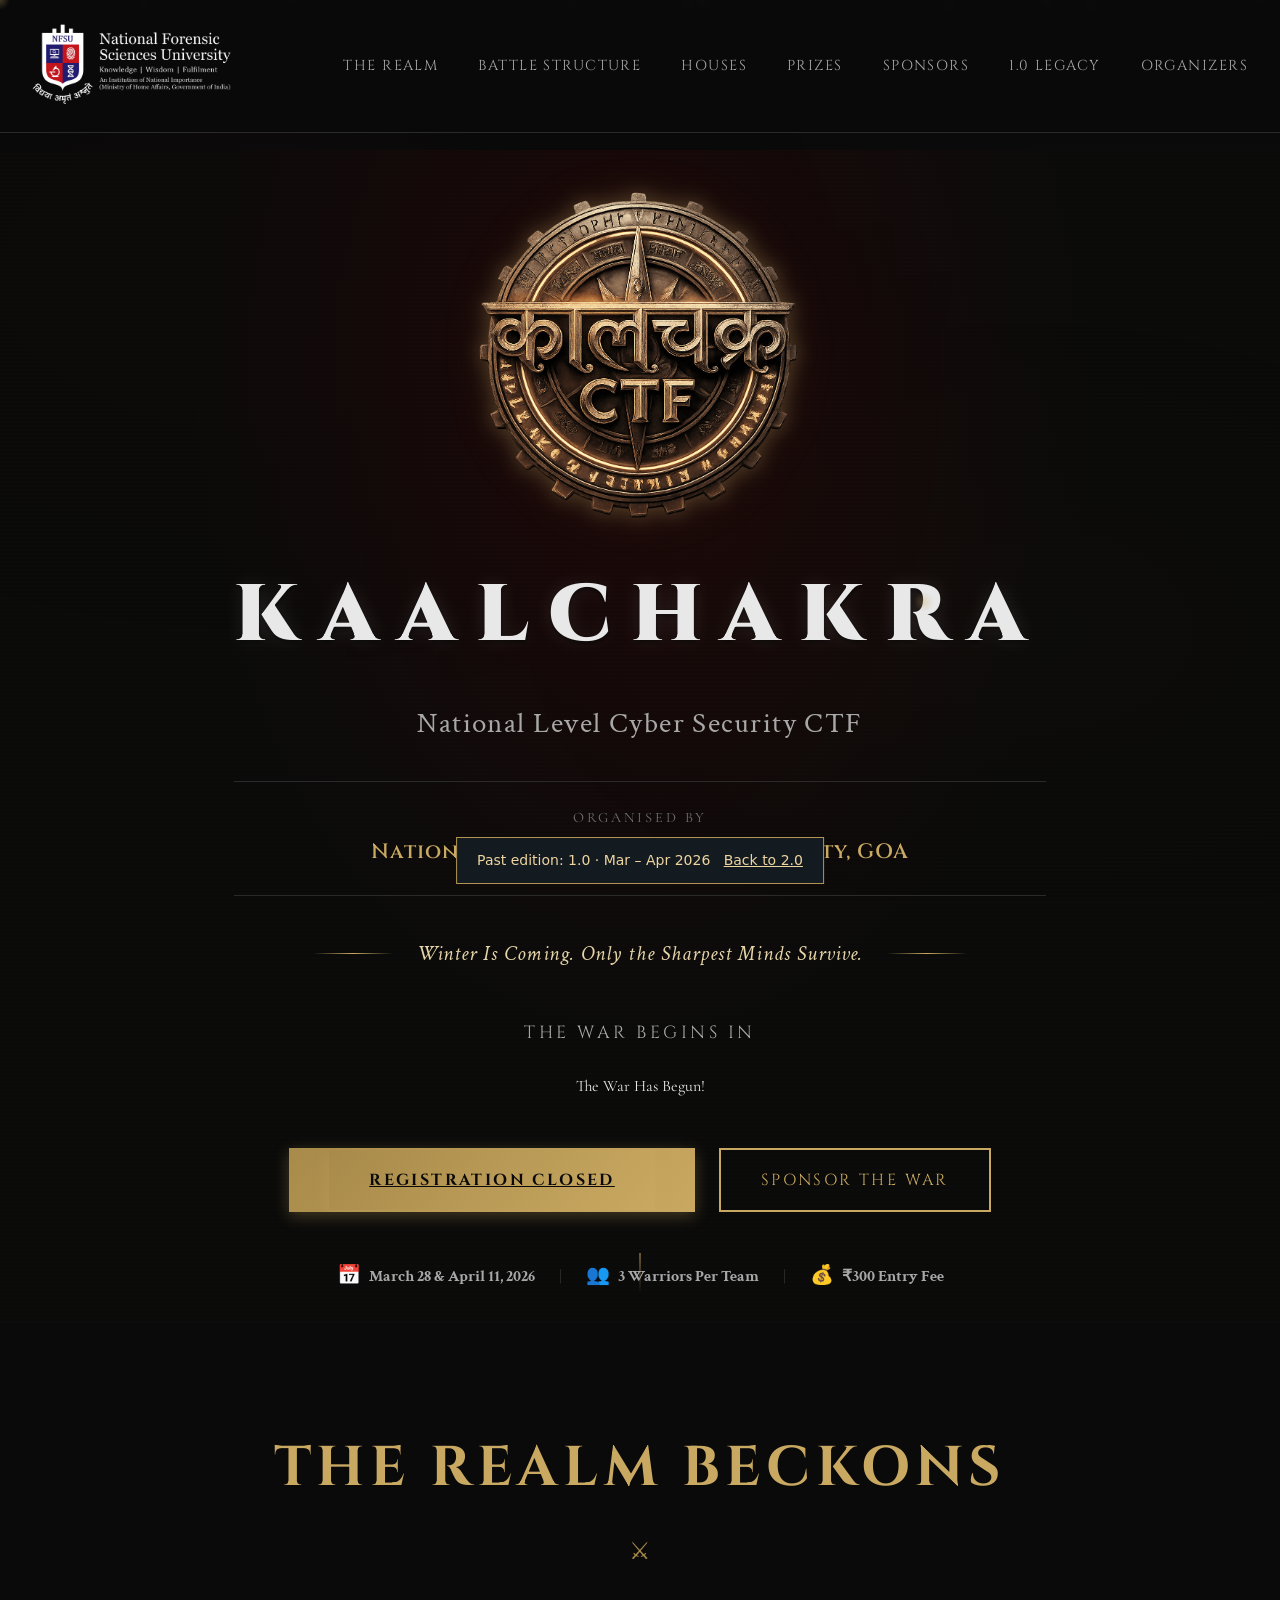
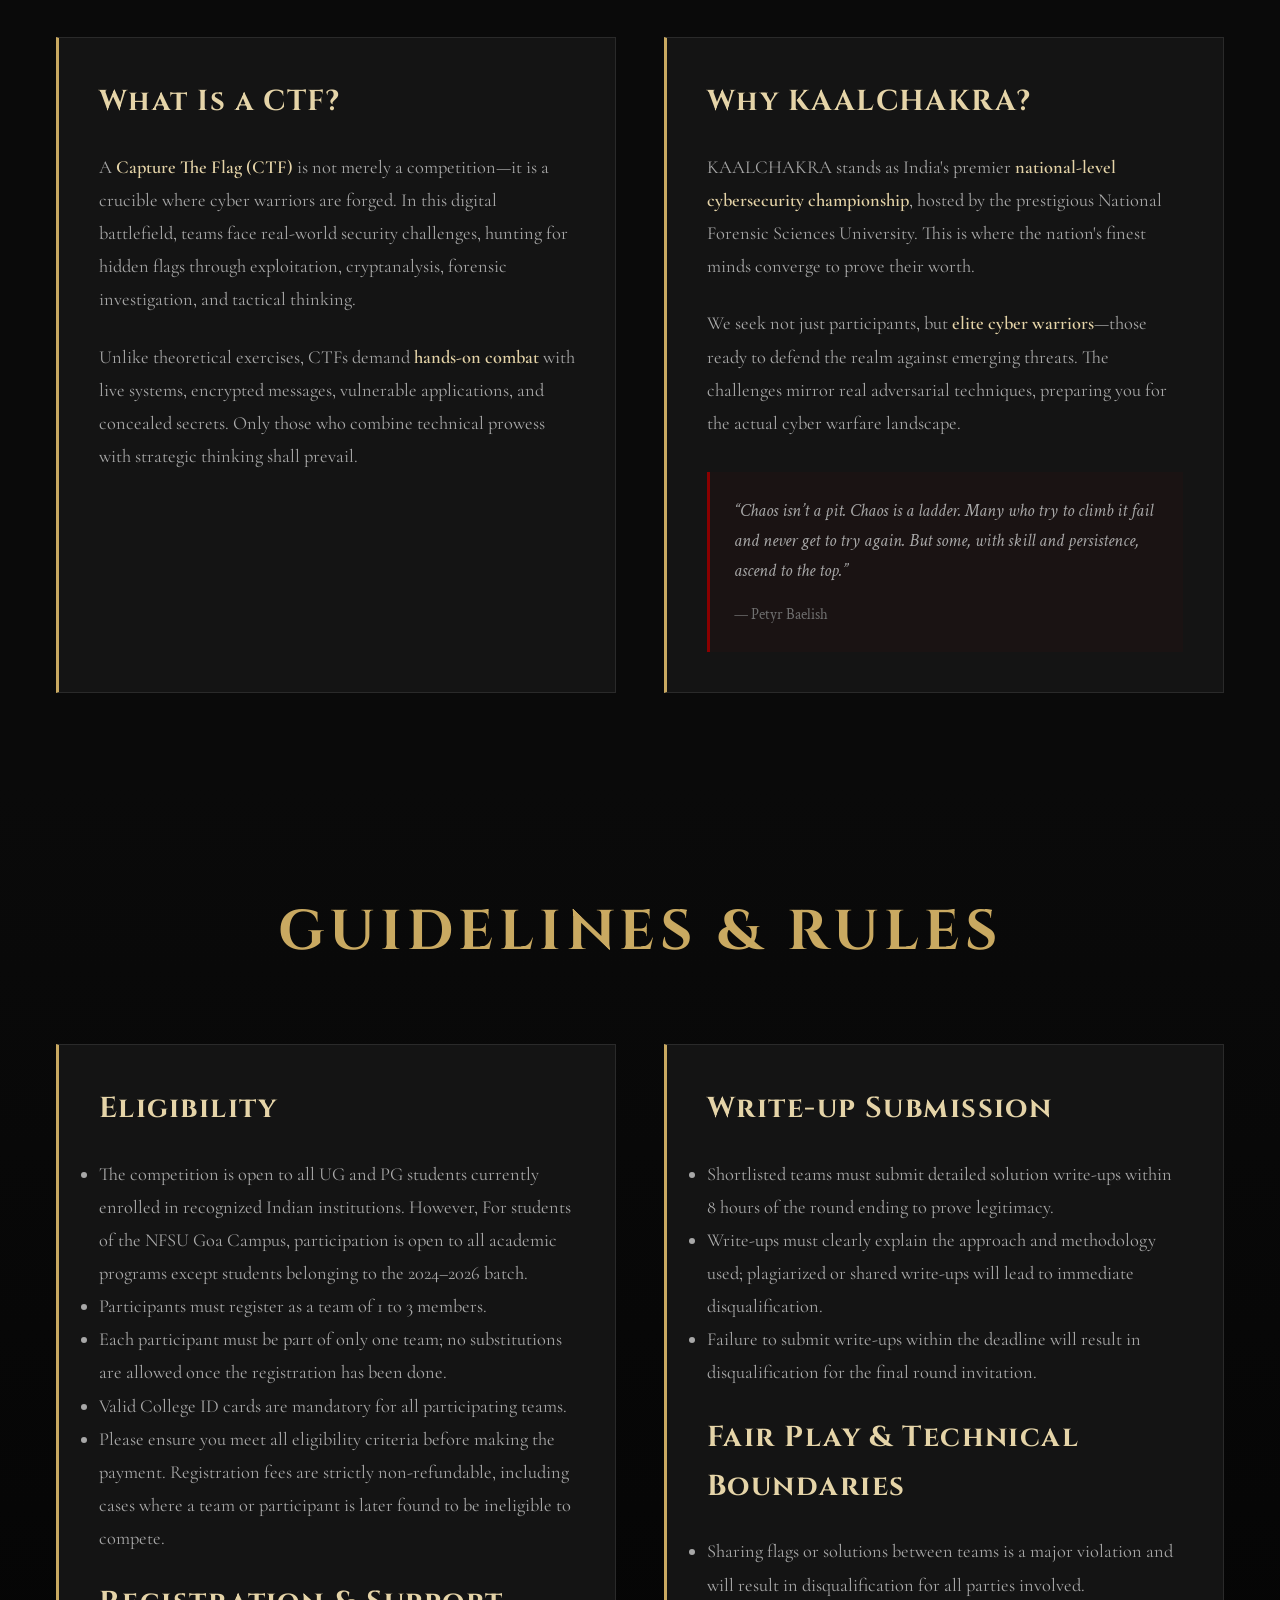
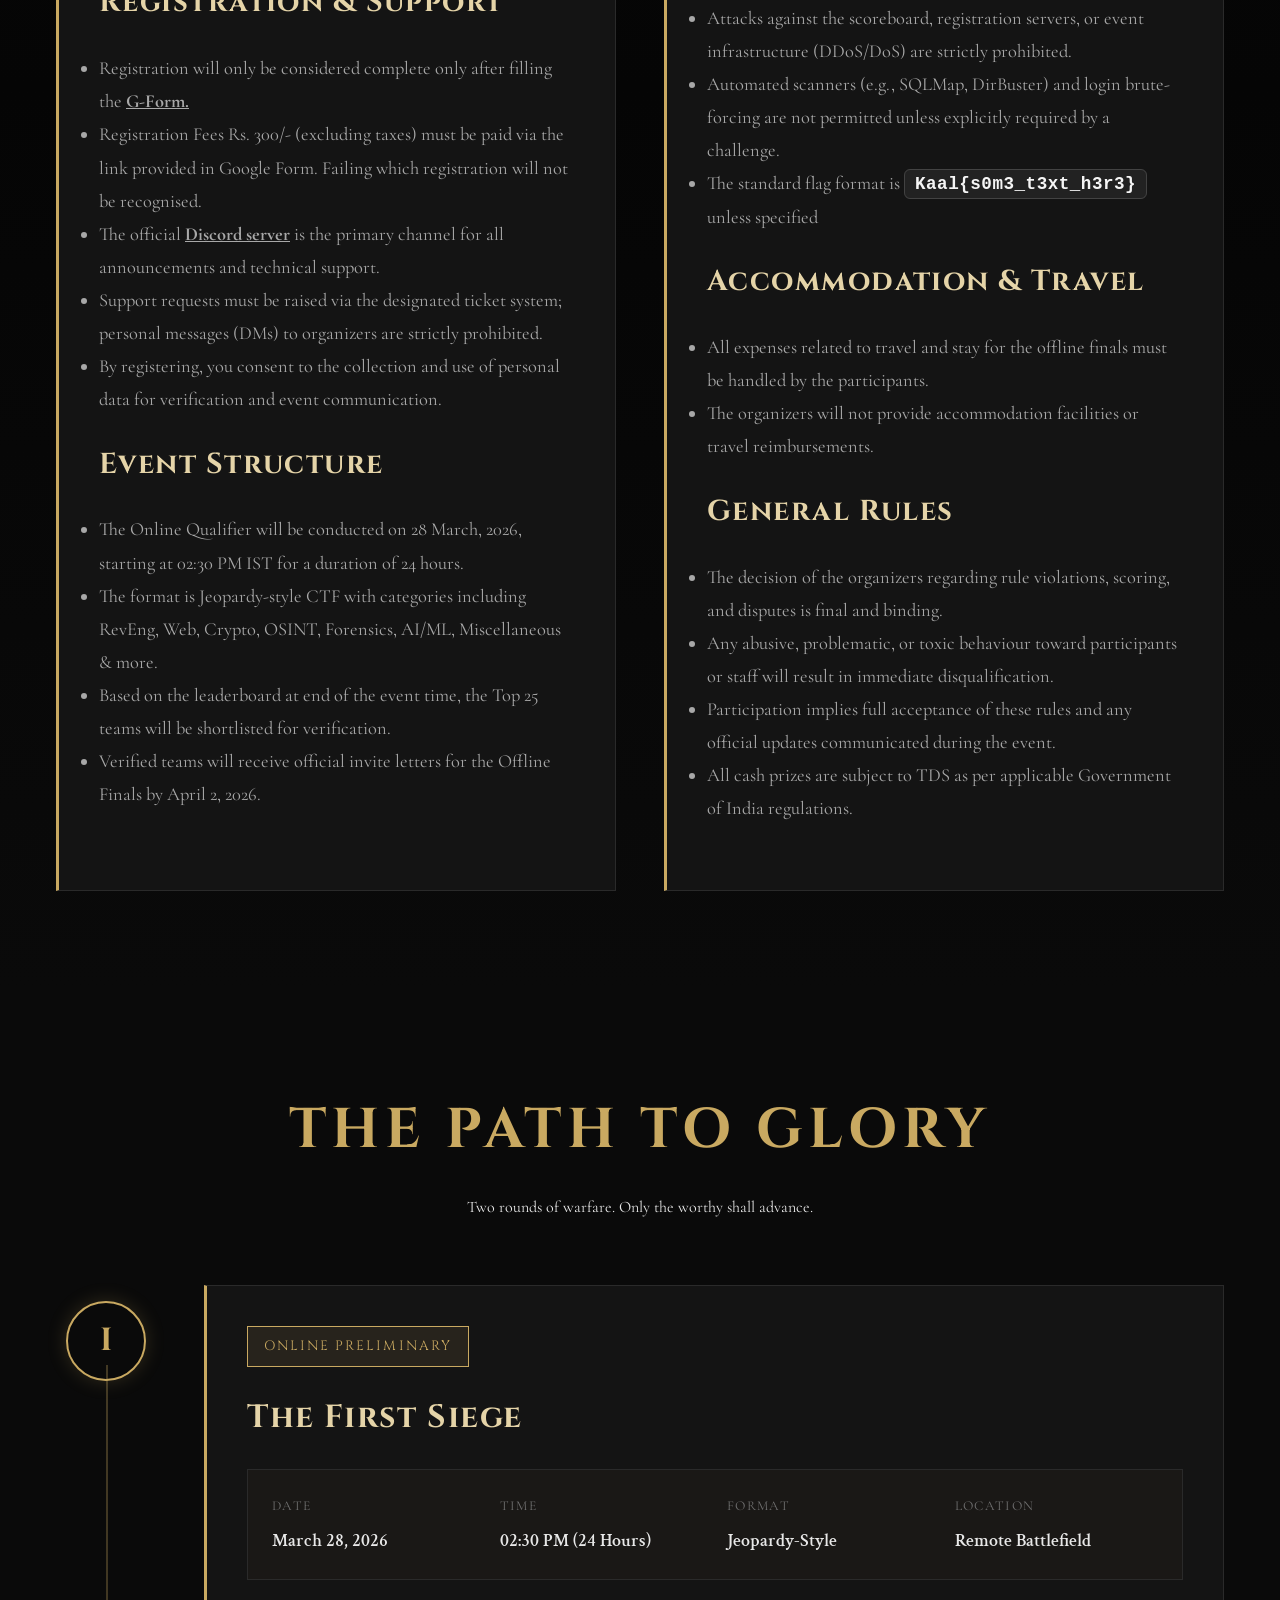
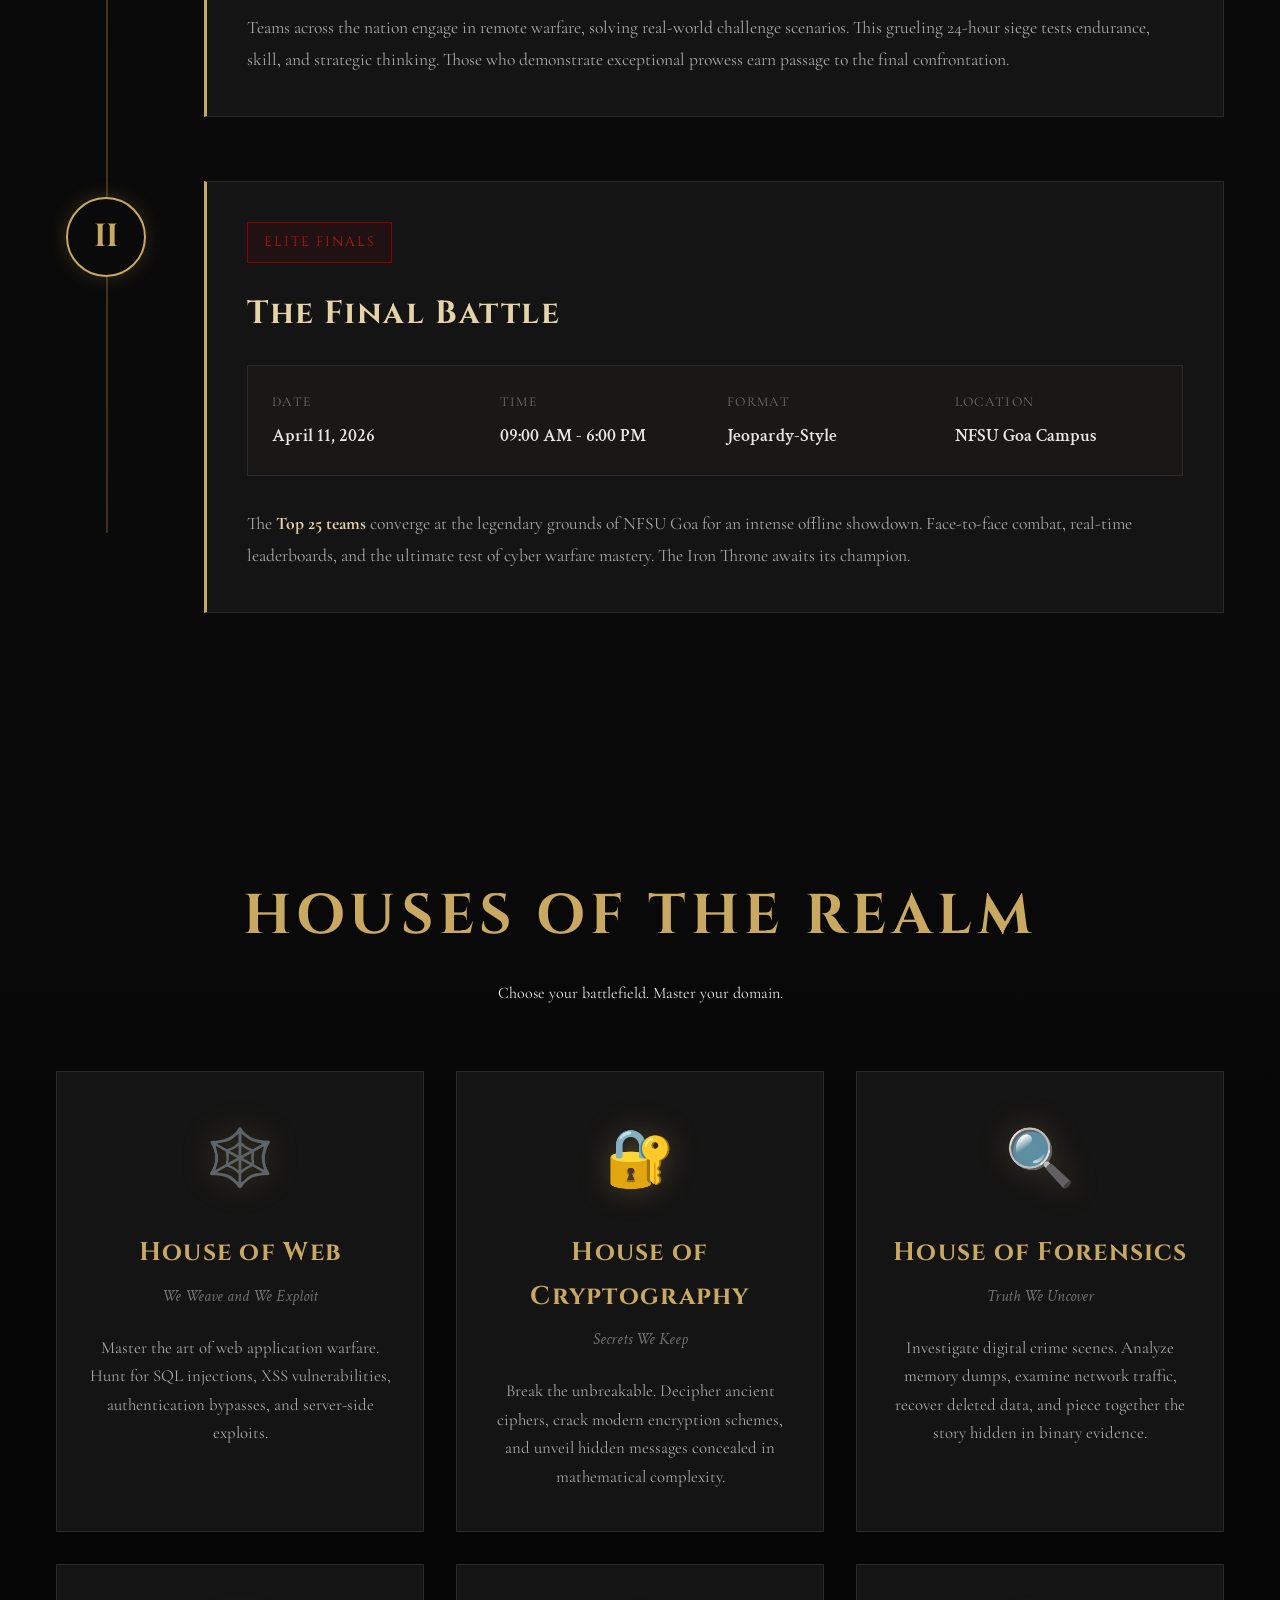
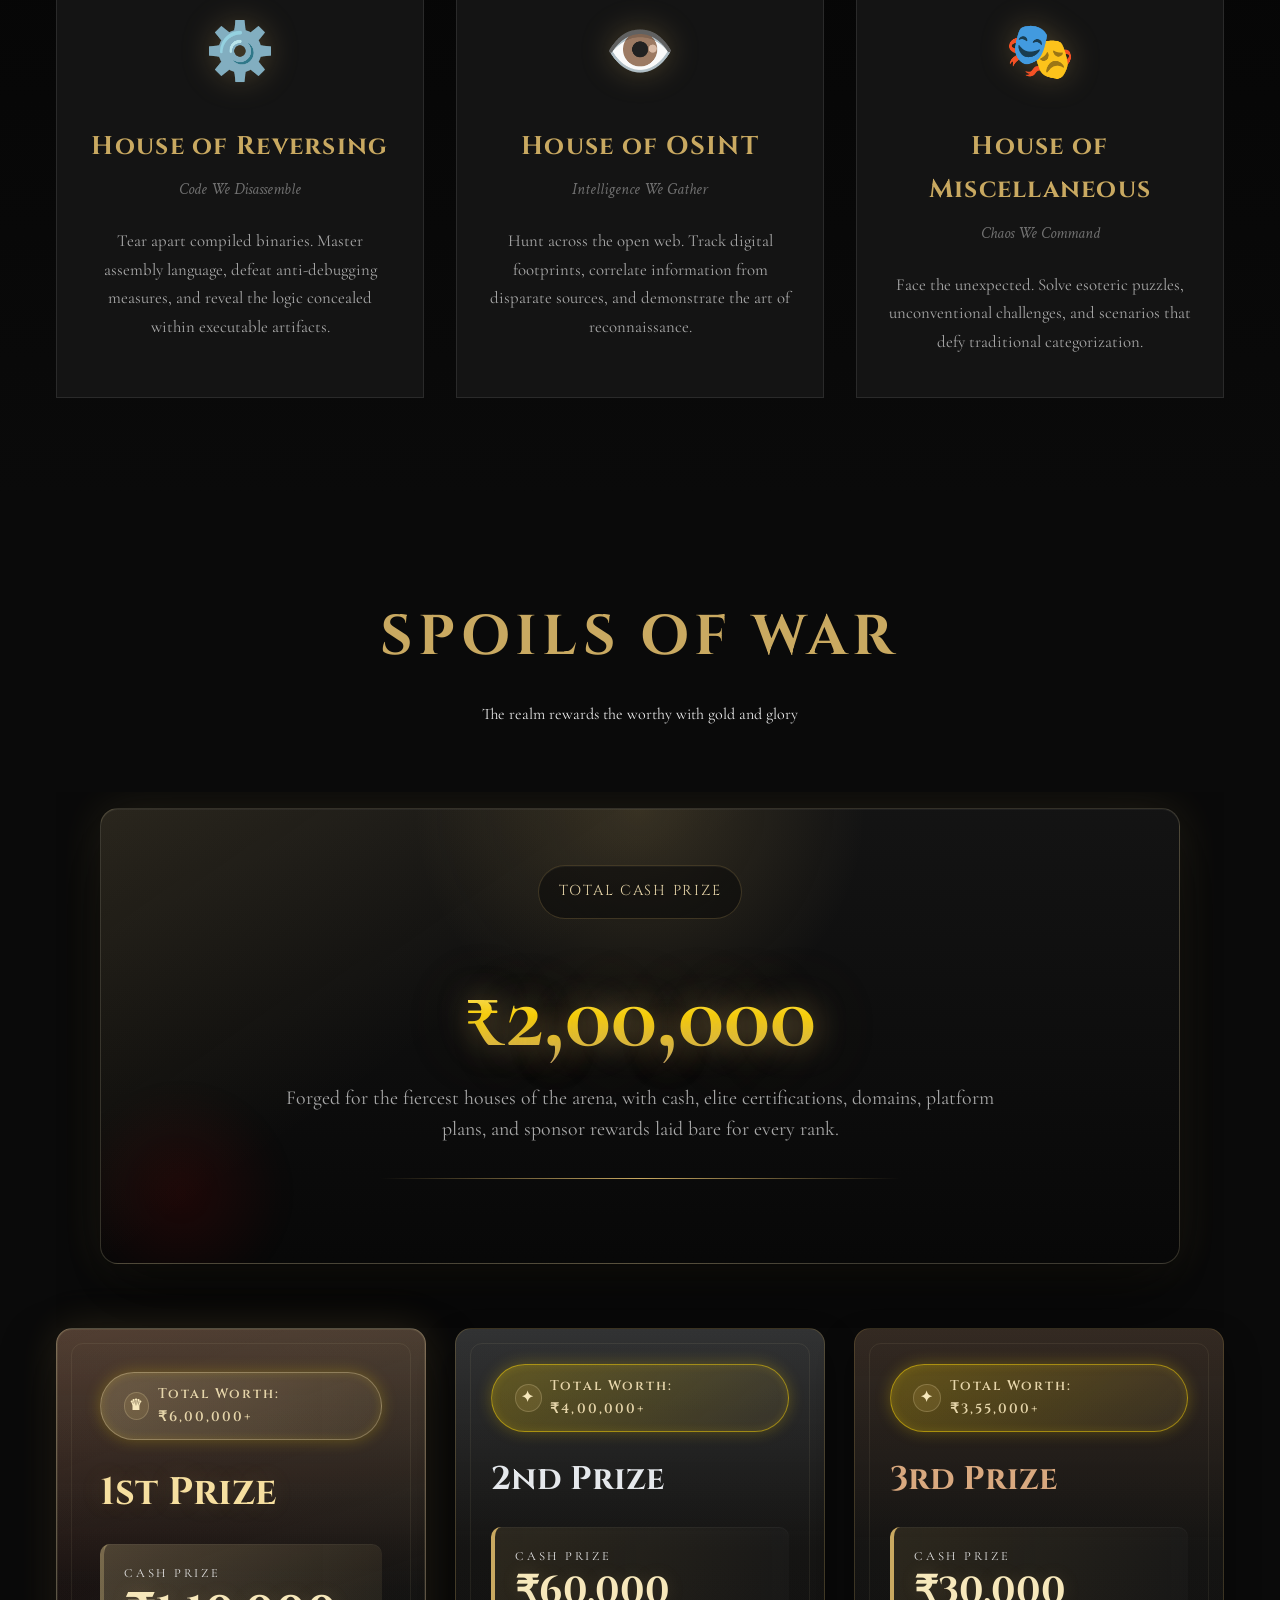
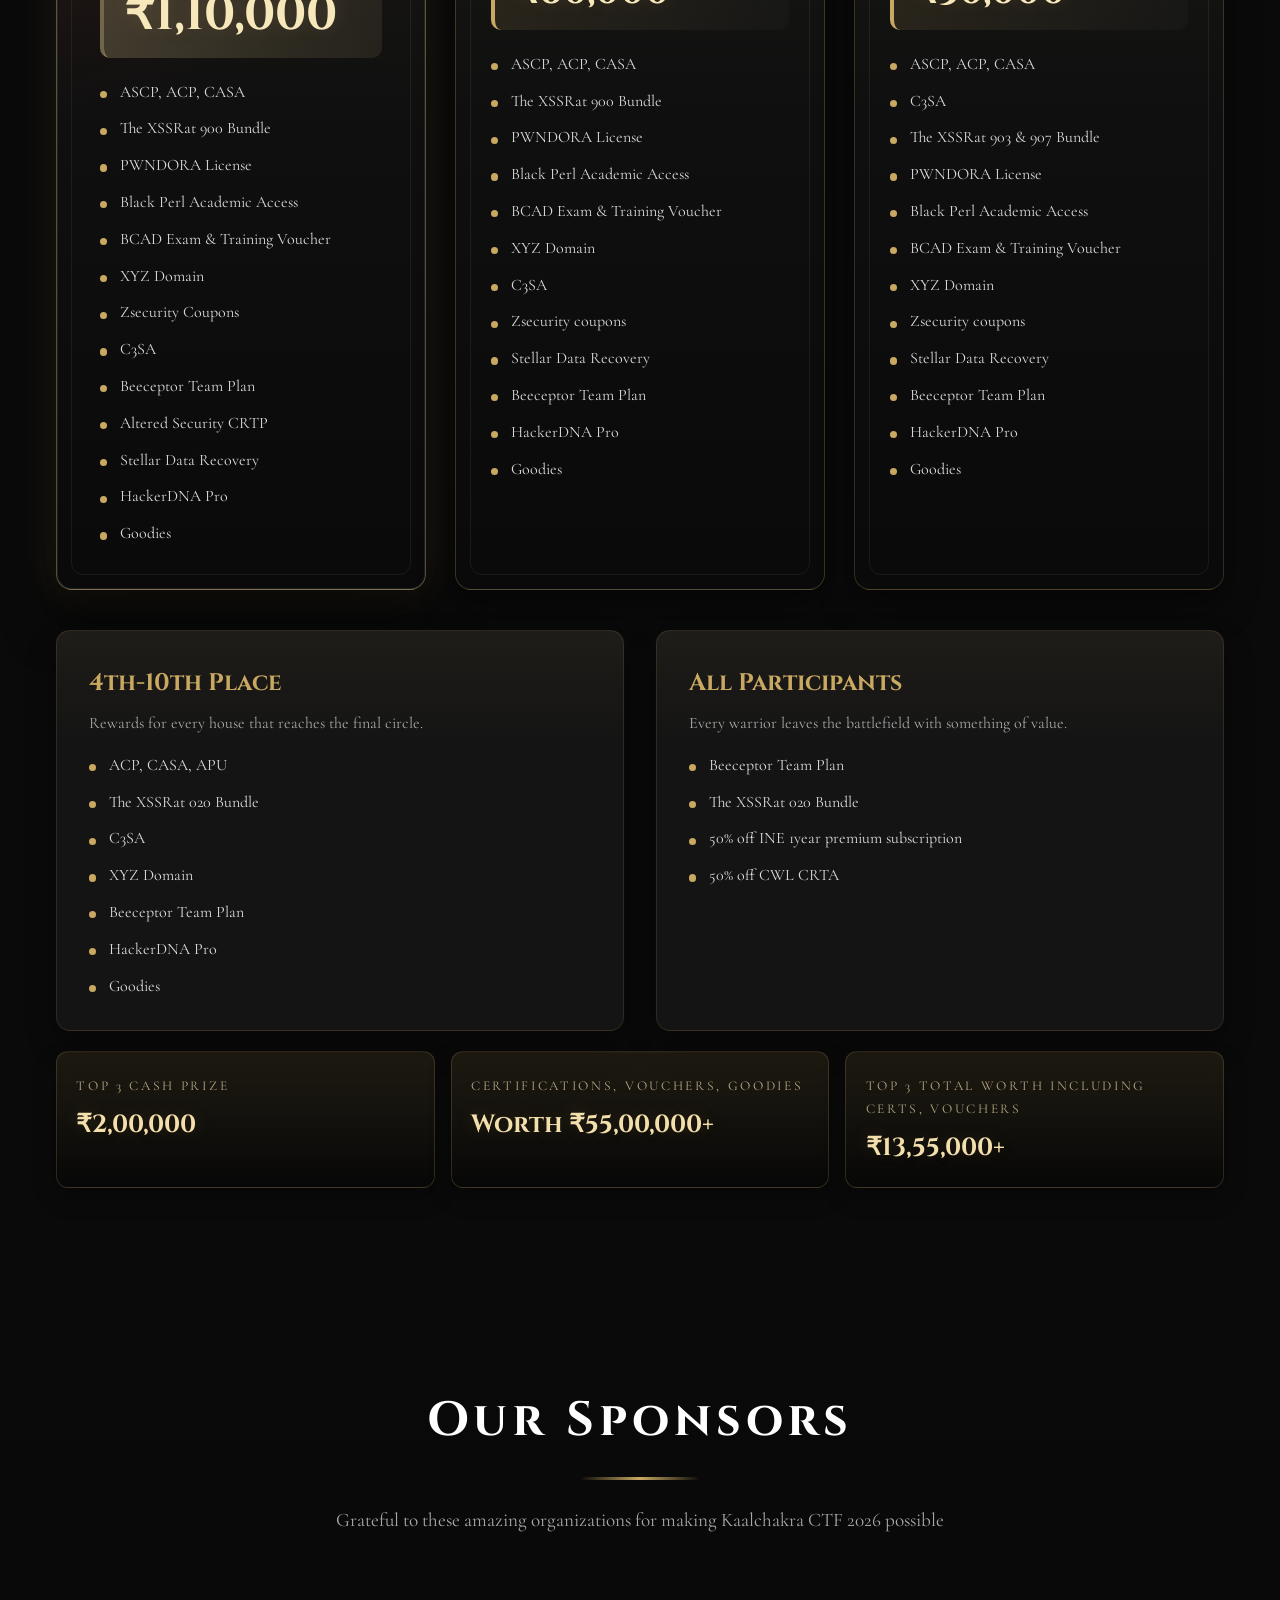
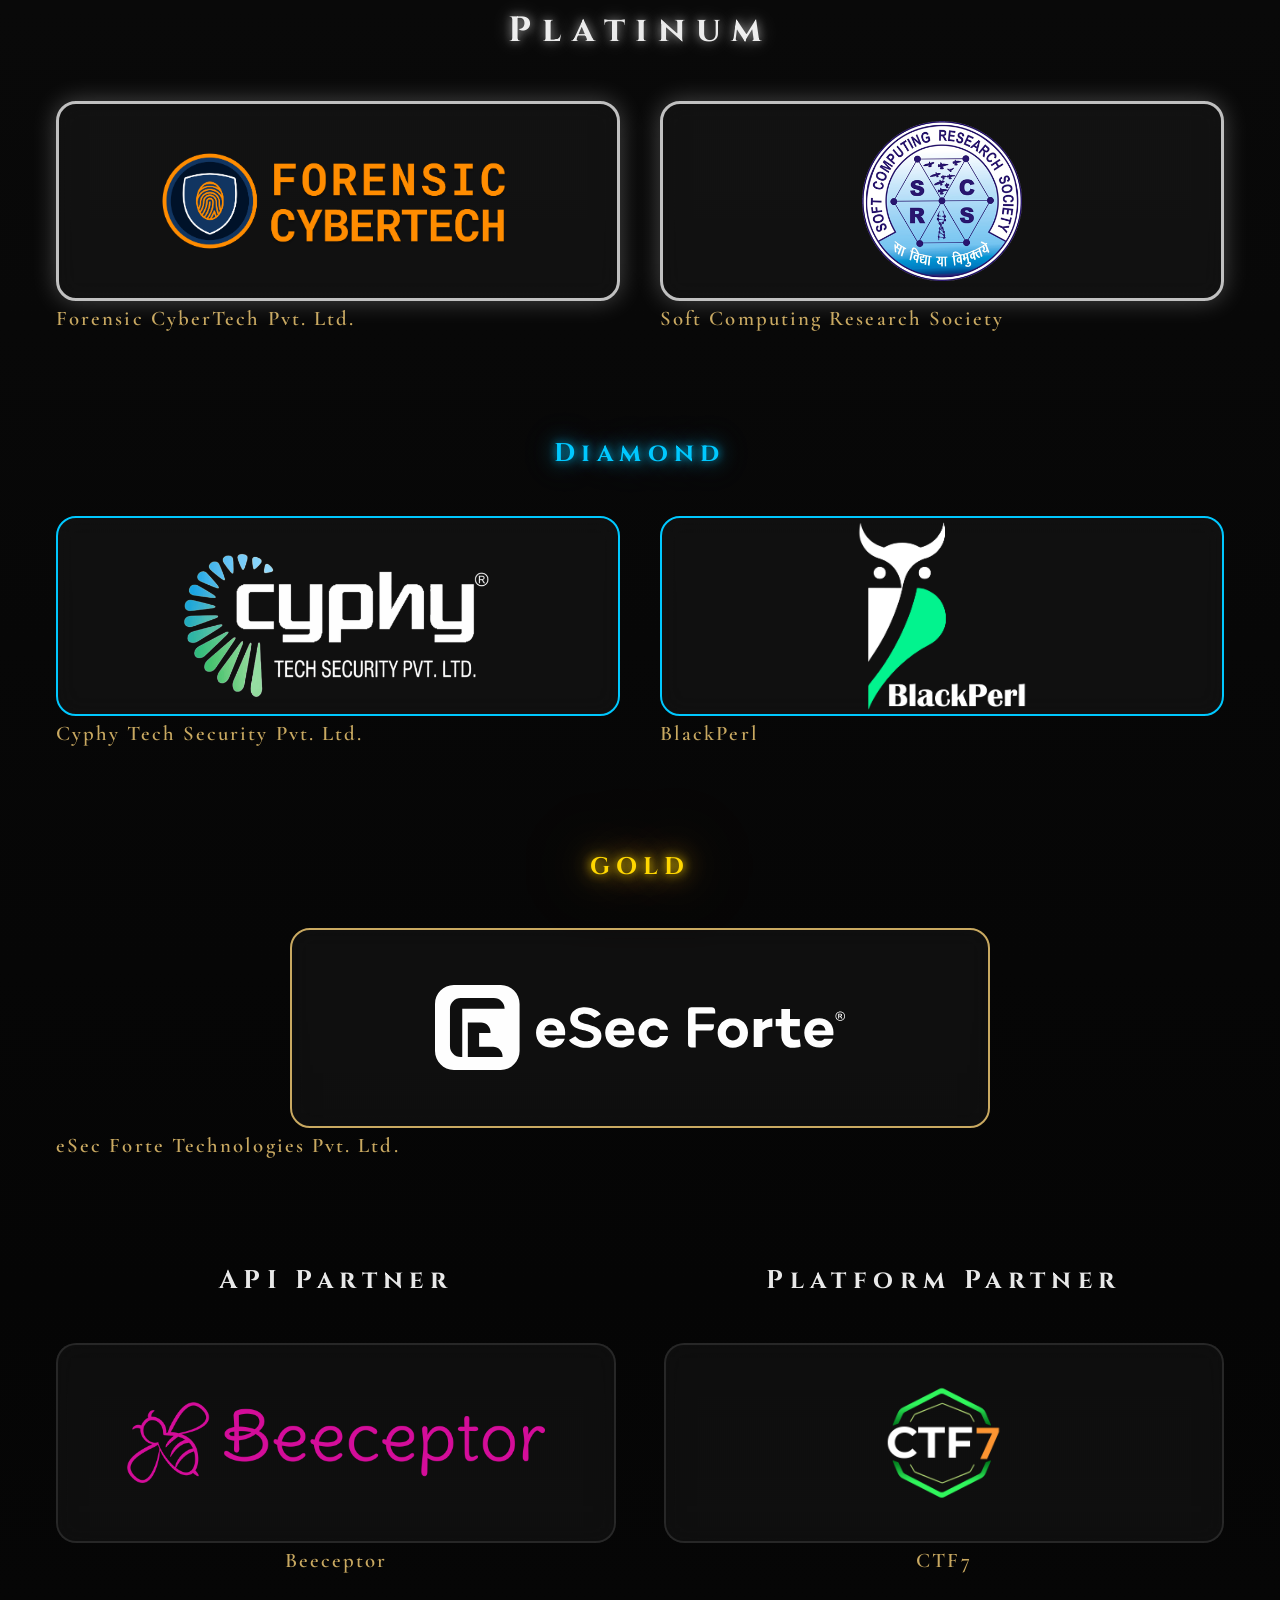
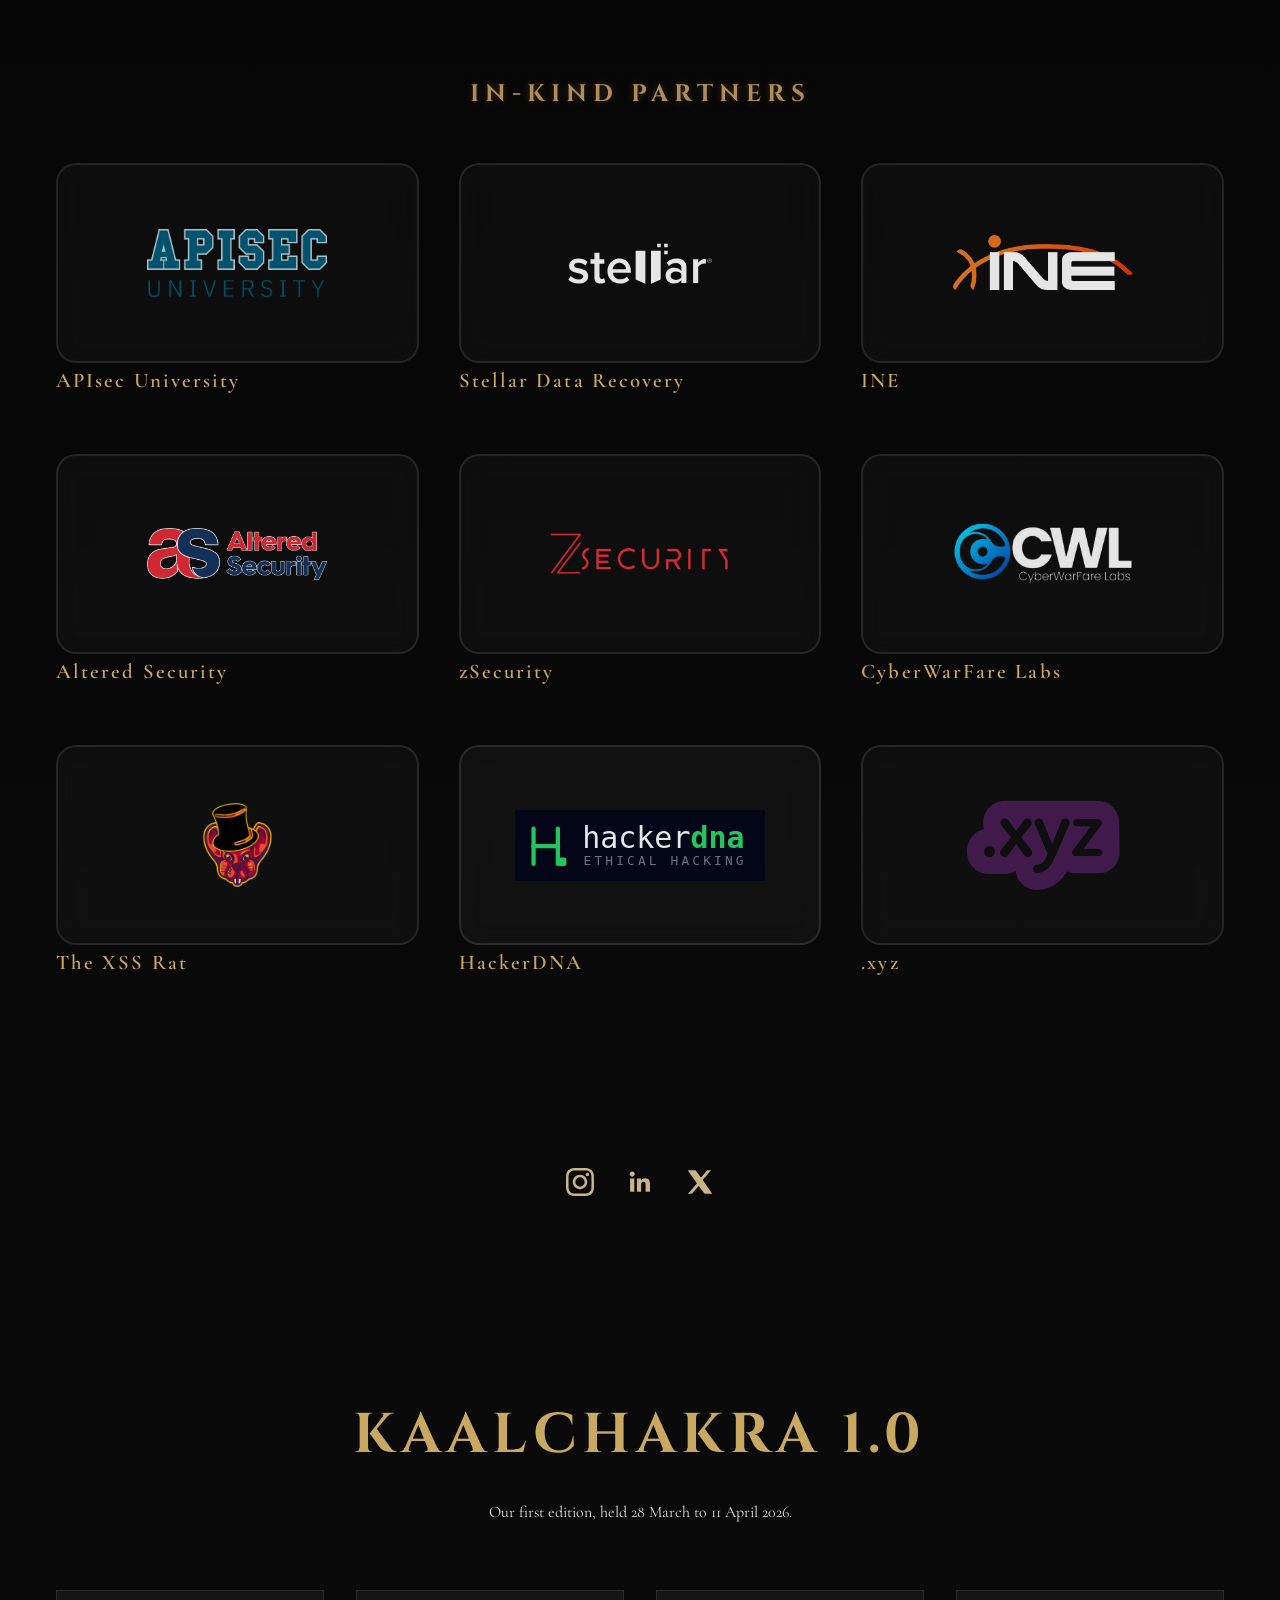
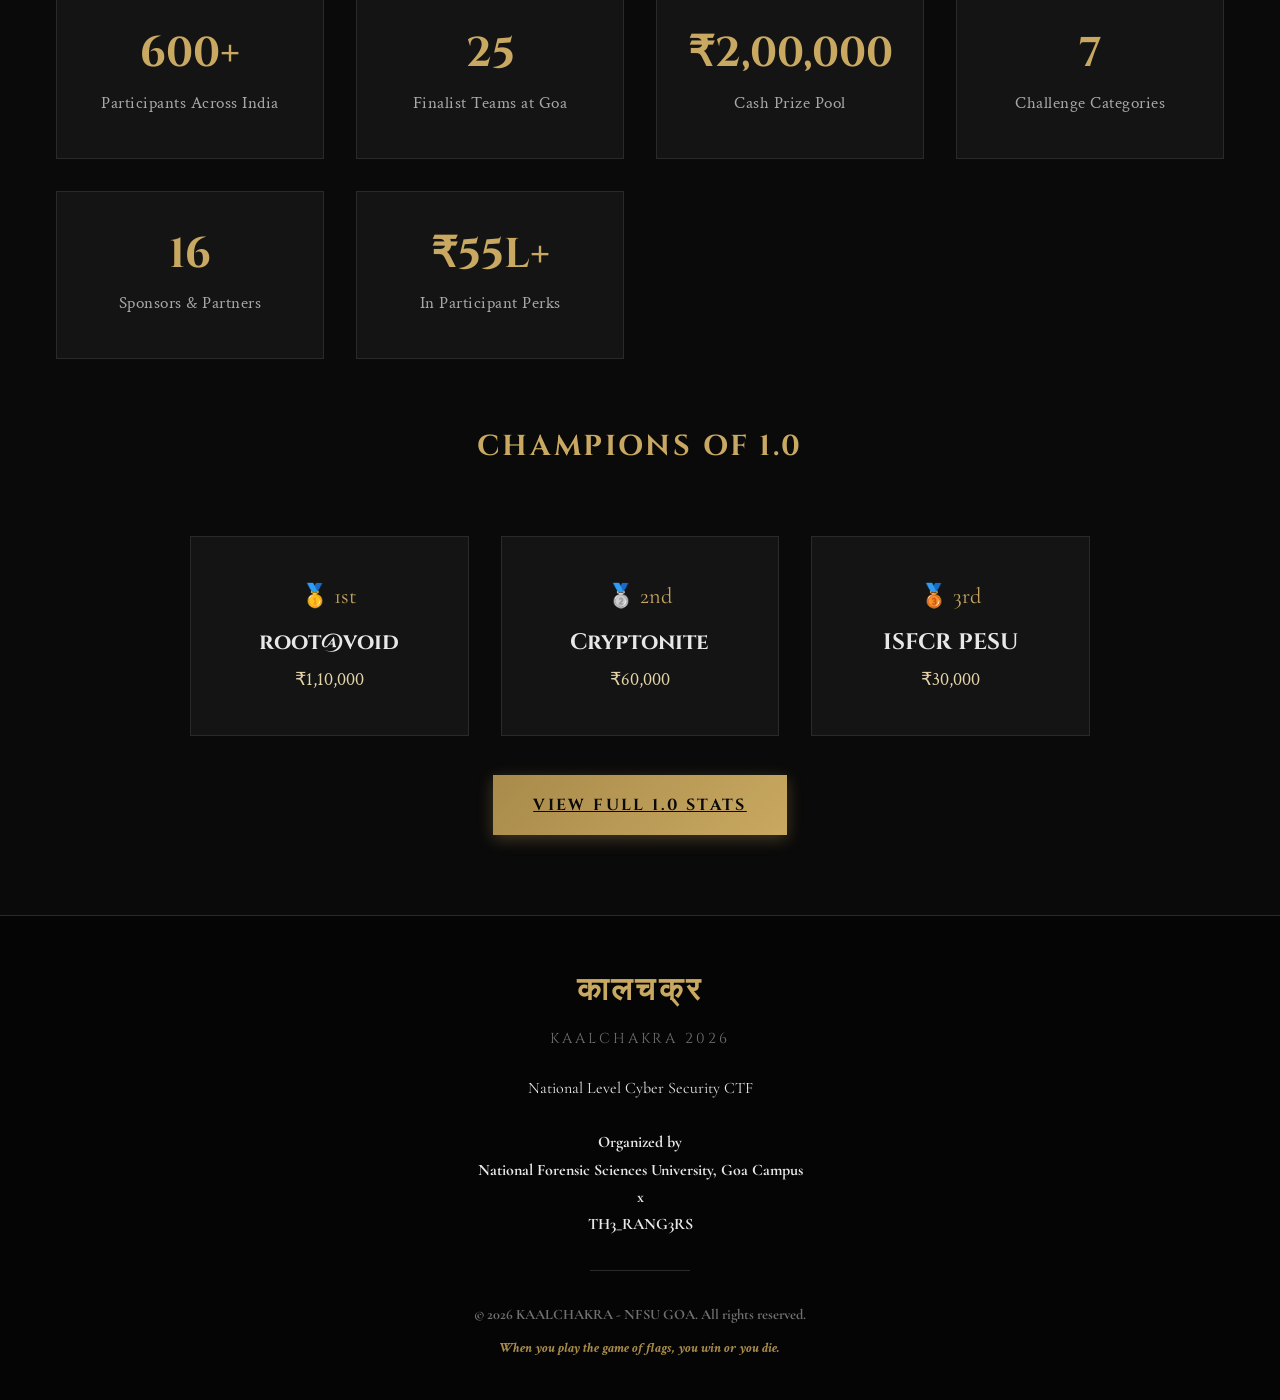
==== 1.0/index.html @ 82e52325 "Add files via upload" ====
<html lang="en"><head>
    <meta charset="UTF-8">
    <meta name="viewport" content="width=device-width, initial-scale=1.0">
    <title>KAALCHAKRA CTF 1.0 (March 2026) | Past Edition</title>
    <meta name="description" content="KAALCHAKRA 2026 is a National Level Cyber Security Capture The Flag (CTF) competition organized by National Forensic Sciences University Goa x TH3_RANG3RS. Join India's biggest cybersecurity battlefield. March 28 - April 11, 2026.">
    
    <meta property="og:title" content="KAALCHAKRA 2026 | National Level CTF | NFSU Goa">
    <meta property="og:description" content="KAALCHAKRA 2026 is a National Level Cyber Security Capture The Flag (CTF) competition organized by National Forensic Sciences University Goa x TH3_RANG3RS. Join India's biggest cybersecurity battlefield. March 28 - April 11, 2026.">
    <meta property="og:image" content="https://kaalchakractf.com/images/CTF_Logo.png">
    <meta property="og:url" content="https://kaalchakra.com/1.0/index.html">
    <meta property="og:type" content="website">

    <meta name="twitter:card" content="summary_large_image">
    <meta name="twitter:title" content="KAALCHAKRA 2026 - National CTF">
    <meta name="twitter:description" content="India's premier National Level Cyber Security CTF by NFSU Goa.">
    <meta name="twitter:image" content="https://kaalchakractf.com/images/CTF_Logo.png">
<!-- Favicon -->
    <link rel="icon" href="../images/CTF_Logo.png" type="image/png">

    <!-- Canonical URL -->
    <link rel="canonical" href="https://kaalchakra.com/1.0/index.html">
    <link rel="stylesheet" href="styles.css">
    <link rel="preconnect" href="https://fonts.googleapis.com">
    <link rel="preconnect" href="https://fonts.gstatic.com" crossorigin="">
    <link href="https://fonts.googleapis.com/css2?family=Cinzel:wght@400;600;700;900&amp;family=Cormorant+Garamond:wght@300;400;500;600;700&amp;family=Crimson+Text:wght@400;600;700&amp;display=swap" rel="stylesheet">
<!-- Google tag (gtag.js) -->
<script async="" src="https://www.googletagmanager.com/gtag/js?id=G-CK77B9JCB0"></script>
<script>
  window.dataLayer = window.dataLayer || [];
  function gtag(){dataLayer.push(arguments);}
  gtag('js', new Date());

  gtag('config', 'G-CK77B9JCB0');
</script>

<script type="application/ld+json">
{
  "@context": "https://schema.org",
  "@type": "Event",
  "name": "KAALCHAKRA CTF 1.0",
  "startDate": "2026-03-28T14:30:00+05:30",
  "endDate": "2026-04-11T17:00:00+05:30",
  "eventAttendanceMode": "https://schema.org/MixedEventAttendanceMode",
  "eventStatus": "https://schema.org/EventScheduled",
  "url": "https://kaalchakra.com/1.0/index.html",
  "location": {
    "@type": "Place",
    "name": "National Forensic Sciences University, Goa",
    "address": "Goa, India"
  },
  "organizer": {
    "@type": "Organization",
    "name": "NFSU Goa x TH3_RANG3RS",
    "url": "https://kaalchakra.com/"
  }
}
</script>

<style>
    @keyframes confettiFall {
        to {
            transform: translateY(100vh) rotate(349.0058192586758deg);
            opacity: 0;
        }
    }
</style><style>
    @keyframes ripple {
        to {
            transform: scale(4);
            opacity: 0;
        }
    }
</style></head>
<body class="loaded">
    <!-- Atmospheric Background Effects -->
    <div class="snow-container" id="snowContainer"><div class="snowflake" style="left: 81.1984%; animation-duration: 17.6963s; opacity: 0.563158; font-size: 15.5486px;">❄</div><div class="snowflake" style="left: 53.02%; animation-duration: 11.6379s; opacity: 0.580241; font-size: 18.6025px;">❄</div><div class="snowflake" style="left: 54.483%; animation-duration: 17.0403s; opacity: 0.41332; font-size: 15.668px;">❄</div><div class="snowflake" style="left: 3.16401%; animation-duration: 13.0485s; opacity: 0.140749; font-size: 18.4941px;">❄</div><div class="snowflake" style="left: 0.967541%; animation-duration: 12.2077s; opacity: 0.251129; font-size: 17.432px;">❄</div><div class="snowflake" style="left: 10.6986%; animation-duration: 18.4481s; opacity: 0.515172; font-size: 18.0552px;">❄</div><div class="snowflake" style="left: 76.4751%; animation-duration: 14.7455s; opacity: 0.153914; font-size: 15.929px;">❄</div><div class="snowflake" style="left: 22.4371%; animation-duration: 18.0943s; opacity: 0.495057; font-size: 12.1398px;">❄</div><div class="snowflake" style="left: 84.6131%; animation-duration: 12.5829s; opacity: 0.473546; font-size: 19.5662px;">❄</div><div class="snowflake" style="left: 48.8761%; animation-duration: 12.2408s; opacity: 0.401787; font-size: 14.9336px;">❄</div><div class="snowflake" style="left: 79.9855%; animation-duration: 13.7443s; opacity: 0.253815; font-size: 11.6124px;">❄</div><div class="snowflake" style="left: 76.9799%; animation-duration: 16.7357s; opacity: 0.10069; font-size: 18.028px;">❄</div><div class="snowflake" style="left: 66.1436%; animation-duration: 16.1927s; opacity: 0.115664; font-size: 15.9804px;">❄</div></div>
    <div class="fog-overlay"></div>
    
    <!-- Navigation -->
    <nav class="nav scrolled" id="mainNav" style="top: -120px;">
        <div class="nav-content">
            <div class="nav-logo">
                <img src="../images/emblem.png" alt="NFSU Logo" loading="lazy" style="height:80px; width:auto; margin-bottom:0.25rem;">
            </div>
            <div class="nav-links">
                <a href="#about">The Realm</a>
                <a href="#battle">Battle Structure</a>
                <a href="#houses">Houses</a>
                <a href="#prizes">Prizes</a>
                <a href="#sponsors">Sponsors</a>
                <a href="#legacy">1.0 Legacy</a>
		<a href="organizers.html">Organizers</a>
            </div>
            <button class="nav-toggle" id="navToggle">
                <span></span>
                <span></span>
                <span></span>
            </button>
        </div>
    </nav>

    <!-- Hero Section -->
    <section class="hero">
        <div class="hero-bg-layer" style="transform: translateY(4010px);"></div>
        <div class="hero-content">
            <div class="hero-emblem aos-animate" data-aos="fade-down">
                        <div class="emblem-center">
                            <img src="../images/CTF_Logo.png" alt="Kaalchakra CTF Logo" fetchpriority="high" style="max-width:350px; height:350px;">
                        </div>       
            </div>
            
            <h1 class="hero-title aos-animate" data-aos="fade-up" data-aos-delay="200">
                
                <span class="hero-title-main">KAALCHAKRA</span>
            </h1>
            
            <p class="hero-subtitle aos-animate" data-aos="fade-up" data-aos-delay="400">
                National Level Cyber Security CTF
            </p>
            
            <div class="hero-org aos-animate" data-aos="fade-up" data-aos-delay="500">
                <span class="org-presented">Organised by</span>
                <span class="org-name">National Forensic Sciences University, GOA</span>
            </div>

            <div class="hero-tagline aos-animate" data-aos="fade-up" data-aos-delay="600">
                <div class="tagline-line"></div>
                <p>Winter Is Coming. Only the Sharpest Minds Survive.</p>
                <div class="tagline-line"></div>
            </div>

            <div class="countdown-container aos-animate" data-aos="fade-up" data-aos-delay="700">
                <div class="countdown-label">The War Begins In</div>
                <div class="countdown" id="countdown"><div class="countdown-ended">The War Has Begun!</div></div>
            </div>

            <div class="hero-cta aos-animate" data-aos="fade-up" data-aos-delay="800">
                <button class="cta-primary" id="registerBtn">
                <a href="#legacy" class="cta-primary" target="_blank" rel="noopener noreferrer" onclick="gtag('event','register_click');"> Registration Closed </a>
                <div class="cta-shine"></div>
                </button>
                <button class="cta-secondary" onclick="document.getElementById('sponsors').scrollIntoView({behavior: 'smooth'})">
                    <span>Sponsor the War</span>
                </button>
            </div>

            <div class="hero-details aos-animate" data-aos="fade-up" data-aos-delay="900">
                <div class="detail-item">
                    <span class="detail-icon">📅</span>
                    <span class="detail-text"><b>March 28 &amp; April 11, 2026</b></span>
                </div>
                <div class="detail-separator">|</div>
                <div class="detail-item">
                    <span class="detail-icon">👥</span>
                    <span class="detail-text"><b>3 Warriors Per Team</b></span>
                </div>
                <div class="detail-separator">|</div>
                <div class="detail-item">
                    <span class="detail-icon">💰</span>
                    <span class="detail-text"><b>₹300 Entry Fee</b></span>
                </div>
            </div>
        </div>
        
        <div class="hero-scroll">
            <span></span>
            <div class="scroll-indicator"></div>
        </div>
    </section>

    <!-- About Section -->
    <section class="section about" id="about">
        <div class="container">
            <div class="section-header aos-animate" data-aos="fade-up">
                <h2 class="section-title">The Realm Beckons</h2>
                <div class="title-ornament">⚔</div>
            </div>

            <div class="about-grid">
                <div class="about-content aos-animate" data-aos="fade-right">
                    <h3 class="about-heading">What Is a CTF?</h3>
                    <p class="about-text">
                        A <strong>Capture The Flag (CTF)</strong> is not merely a competition—it is a crucible where cyber warriors are forged. 
                        In this digital battlefield, teams face real-world security challenges, hunting for hidden flags through 
                        exploitation, cryptanalysis, forensic investigation, and tactical thinking.
                    </p>
                    <p class="about-text">
                        Unlike theoretical exercises, CTFs demand <strong>hands-on combat</strong> with live systems, 
                        encrypted messages, vulnerable applications, and concealed secrets. Only those who combine technical 
                        prowess with strategic thinking shall prevail.
                    </p>
                </div>

                <div class="about-content aos-animate" data-aos="fade-left" data-aos-delay="200">
                    <h3 class="about-heading">Why KAALCHAKRA?</h3>
                    <p class="about-text">
                        KAALCHAKRA stands as India's premier <strong>national-level cybersecurity championship</strong>, 
                        hosted by the prestigious National Forensic Sciences University. This is where the nation's finest 
                        minds converge to prove their worth.
                    </p>
                    <p class="about-text">
                        We seek not just participants, but <strong>elite cyber warriors</strong>—those ready to defend the realm 
                        against emerging threats. The challenges mirror real adversarial techniques, preparing you for the actual 
                        cyber warfare landscape.
                    </p>
                    <blockquote class="about-quote">
                        “Chaos isn’t a pit. Chaos is a ladder. Many who try to climb it fail and never get to try again. But some, with skill and persistence, ascend to the top.”
                        <span class="quote-attribution"> — Petyr Baelish</span>
                    </blockquote>
                </div>
            </div>
        </div>
    </section>

    <!-- Rules Section -->
    <section class="section rules">
        <div class="container">
            <div class="section-header aos-animate" data-aos="fade-up">
                <h2 class="section-title">Guidelines &amp; Rules</h2>
            </div>

            <div class="about-grid">
                <div class="about-content aos-animate" data-aos="fade-right">
                    <h3 class="about-heading">Eligibility</h3>
                    <ul class="about-text">
                        <li>The competition is open to all UG and PG students currently enrolled in recognized Indian institutions. However, For students of the NFSU Goa Campus, participation is open to all academic programs except students belonging to the 2024–2026 batch.</li>
                        <li>Participants must register as a team of 1 to 3 members.</li>
                        <li>Each participant must be part of only one team; no substitutions are allowed once the registration has been done.</li>
                        <li>Valid College ID cards are mandatory for all participating teams.</li>
<li>Please ensure you meet all eligibility criteria before making the payment. Registration fees are strictly non-refundable, including cases where a team or participant is later found to be ineligible to compete.  </li>
                    </ul>

                    <h3 class="about-heading">Registration &amp; Support</h3>
                    <ul class="about-text">
                        <li>Registration will only be considered complete only after filling the <a href="#legacy"> <b> G-Form. </b> </a> </li>
                        <li>Registration Fees Rs. 300/- (excluding taxes) must be paid via the link provided in Google Form. Failing which registration will not be recognised.</li>
                        <li>The official <a href="https://discord.gg/q4Pam5h3Bd" target="_blank"><b>Discord server</b></a> is the primary channel for all announcements and technical support.</li>
                        <li>Support requests must be raised via the designated ticket system; personal messages (DMs) to organizers are strictly prohibited.</li>
                        <li>By registering, you consent to the collection and use of personal data for verification and event communication.</li>
                    </ul>

                    <h3 class="about-heading">Event Structure</h3>
                    <ul class="about-text">
                        <li>The Online Qualifier will be conducted on 28 March, 2026, starting at 02:30 PM IST for a duration of 24 hours.</li>
                        <li>The format is Jeopardy-style CTF with categories including RevEng, Web, Crypto, OSINT, Forensics, AI/ML, Miscellaneous &amp; more.</li>
                        <li>Based on the leaderboard at end of the event time, the Top 25 teams will be shortlisted for verification.</li>
                        <li>Verified teams will receive official invite letters for the Offline Finals by April 2, 2026.</li>
                    </ul>
                </div>

                <div class="about-content aos-animate" data-aos="fade-left" data-aos-delay="200">
		    <h3 class="about-heading">Write-up Submission</h3>
                    <ul class="about-text">
                        <li>Shortlisted teams must submit detailed solution write-ups within 8 hours of the round ending to prove legitimacy.</li>
                        <li>Write-ups must clearly explain the approach and methodology used; plagiarized or shared write-ups will lead to immediate disqualification.</li>
                        <li>Failure to submit write-ups within the deadline will result in disqualification for the final round invitation.</li>
                    </ul> 
                    <h3 class="about-heading">Fair Play &amp; Technical Boundaries</h3>
                    <ul class="about-text">
                        <li>Sharing flags or solutions between teams is a major violation and will result in disqualification for all parties involved.</li>
                        <li>Attacks against the scoreboard, registration servers, or event infrastructure (DDoS/DoS) are strictly prohibited.</li>
                        <li>Automated scanners (e.g., SQLMap, DirBuster) and login brute-forcing are not permitted unless explicitly required by a challenge.</li>
                        <li>The standard flag format is
			<span class="flag-format">Kaal{s0m3_t3xt_h3r3}</span> unless specified</li>
                    </ul>

                    <h3 class="about-heading">Accommodation &amp; Travel</h3>
                    <ul class="about-text">
                        <li>All expenses related to travel and stay for the offline finals must be handled by the participants.</li>
                        <li>The organizers will not provide accommodation facilities or travel reimbursements.</li>
                    </ul>

                    <h3 class="about-heading">General Rules</h3>
                    <ul class="about-text">
                        <li>The decision of the organizers regarding rule violations, scoring, and disputes is final and binding.</li>
                        <li>Any abusive, problematic, or toxic behaviour toward participants or staff will result in immediate disqualification.</li>
                        <li>Participation implies full acceptance of these rules and any official updates communicated during the event.</li>
                        <li>All cash prizes are subject to TDS as per applicable Government of India regulations.</li>
                    </ul>
                </div>
            </div>
        </div>
    </section>

    <!-- Battle Structure -->
    <section class="section battle" id="battle">
        <div class="container">
            <div class="section-header aos-animate" data-aos="fade-up">
                <h2 class="section-title">The Path to Glory</h2>
                <p class="section-subtitle">Two rounds of warfare. Only the worthy shall advance.</p>
            </div>

            <div class="battle-timeline">
                <div class="battle-round aos-animate" data-aos="fade-right">
                    <div class="round-marker">
                        <div class="marker-outer">
                            <div class="marker-inner">I</div>
                        </div>
                    </div>
                    <div class="round-content">
                        <div class="round-badge">Online Preliminary</div>
                        <h3 class="round-title">The First Siege</h3>
                        <div class="round-details">
                            <div class="round-detail">
                                <span class="detail-label">Date</span>
                                <span class="detail-value">March 28, 2026</span>
                            </div>
                            <div class="round-detail">
                                <span class="detail-label">Time</span>
                                <span class="detail-value">02:30 PM (24 Hours)</span>
                            </div>
                            <div class="round-detail">
                                <span class="detail-label">Format</span>
                                <span class="detail-value">Jeopardy-Style</span>
                            </div>
                            <div class="round-detail">
                                <span class="detail-label">Location</span>
                                <span class="detail-value">Remote Battlefield</span>
                            </div>
                        </div>
                        <p class="round-description">
                            Teams across the nation engage in remote warfare, solving real-world challenge scenarios. 
                            This grueling 24-hour siege tests endurance, skill, and strategic thinking. Those who demonstrate 
                            exceptional prowess earn passage to the final confrontation.
                        </p>
                    </div>
                </div>

                <div class="timeline-connector"></div>

                <div class="battle-round aos-animate" data-aos="fade-left">
                    <div class="round-marker">
                        <div class="marker-outer">
                            <div class="marker-inner">II</div>
                        </div>
                    </div>
                    <div class="round-content">
                        <div class="round-badge elite">Elite Finals</div>
                        <h3 class="round-title">The Final Battle</h3>
                        <div class="round-details">
                            <div class="round-detail">
                                <span class="detail-label">Date</span>
                                <span class="detail-value">April 11, 2026</span>
                            </div>
                            <div class="round-detail">
                                <span class="detail-label">Time</span>
                                <span class="detail-value">09:00 AM - 6:00 PM</span>
                            </div>
                            <div class="round-detail">
                                <span class="detail-label">Format</span>
                                <span class="detail-value">Jeopardy-Style</span>
                            </div>
                            <div class="round-detail">
                                <span class="detail-label">Location</span>
                                <span class="detail-value">NFSU Goa Campus</span>
                            </div>
                        </div>
                        <p class="round-description">
                            The <strong>Top 25 teams</strong> converge at the legendary grounds of NFSU Goa for an intense 
                            offline showdown. Face-to-face combat, real-time leaderboards, and the ultimate test of cyber warfare 
                            mastery. The Iron Throne awaits its champion.
                        </p>
                    </div>
                </div>
            </div>
        </div>
    </section>

    <!-- Houses Section -->
    <section class="section houses" id="houses">
        <div class="container">
            <div class="section-header aos-animate" data-aos="fade-up">
                <h2 class="section-title">Houses of the Realm</h2>
                <p class="section-subtitle">Choose your battlefield. Master your domain.</p>
            </div>

            <div class="houses-grid">
                <div class="house-card aos-animate" data-aos="flip-left" data-aos-delay="0">
                    <div class="house-sigil">🕸️</div>
                    <h3 class="house-name">House of Web</h3>
                    <p class="house-motto">We Weave and We Exploit</p>
                    <p class="house-description">
                        Master the art of web application warfare. Hunt for SQL injections, XSS vulnerabilities, 
                        authentication bypasses, and server-side exploits.
                    </p>
                </div>

                <div class="house-card aos-animate" data-aos="flip-left" data-aos-delay="100">
                    <div class="house-sigil">🔐</div>
                    <h3 class="house-name">House of Cryptography</h3>
                    <p class="house-motto">Secrets We Keep</p>
                    <p class="house-description">
                        Break the unbreakable. Decipher ancient ciphers, crack modern encryption schemes, 
                        and unveil hidden messages concealed in mathematical complexity.
                    </p>
                </div>

                <div class="house-card aos-animate" data-aos="flip-left" data-aos-delay="200">
                    <div class="house-sigil">🔍</div>
                    <h3 class="house-name">House of Forensics</h3>
                    <p class="house-motto">Truth We Uncover</p>
                    <p class="house-description">
                        Investigate digital crime scenes. Analyze memory dumps, examine network traffic, 
                        recover deleted data, and piece together the story hidden in binary evidence.
                    </p>
                </div>

                <div class="house-card aos-animate" data-aos="flip-left" data-aos-delay="300">
                    <div class="house-sigil">⚙️</div>
                    <h3 class="house-name">House of Reversing</h3>
                    <p class="house-motto">Code We Disassemble</p>
                    <p class="house-description">
                        Tear apart compiled binaries. Master assembly language, defeat anti-debugging measures, 
                        and reveal the logic concealed within executable artifacts.
                    </p>
                </div>

                <div class="house-card aos-animate" data-aos="flip-left" data-aos-delay="400">
                    <div class="house-sigil">👁️</div>
                    <h3 class="house-name">House of OSINT</h3>
                    <p class="house-motto">Intelligence We Gather</p>
                    <p class="house-description">
                        Hunt across the open web. Track digital footprints, correlate information from disparate sources, 
                        and demonstrate the art of reconnaissance.
                    </p>
                </div>

                <div class="house-card aos-animate" data-aos="flip-left" data-aos-delay="500">
                    <div class="house-sigil">🎭</div>
                    <h3 class="house-name">House of Miscellaneous</h3>
                    <p class="house-motto">Chaos We Command</p>
                    <p class="house-description">
                        Face the unexpected. Solve esoteric puzzles, unconventional challenges, and scenarios 
                        that defy traditional categorization.
                    </p>
                </div>
            </div>
        </div>
    </section>

    <!-- Prizes Section -->
    <section class="section prizes" id="prizes">
        <div class="container">
            <div class="section-header aos-animate" data-aos="fade-up">
                <h2 class="section-title">Spoils of War</h2>
                <p class="section-subtitle">The realm rewards the worthy with gold and glory</p>
            </div>

            <div class="prize-hero aos-animate" data-aos="fade-up">
                <div class="prize-core">
                   
                   <div class="prize-crest" aria-hidden="true">
                        <span class="prize-crest-text">Total Cash Prize</span>
                    </div>

                    <div class="prize-text">
                        <h1 class="amount">₹2,00,000</h1>
                        <p class="prize-note">Forged for the fiercest houses of the arena, with cash, elite certifications, domains, platform plans, and sponsor rewards laid bare for every rank.</p>
                    </div>

                    <div class="divider"></div>

                </div> 
            </div>

            <div class="prize-spotlight">
                <article class="royal-card royal-card-first aos-animate" data-aos="fade-up" data-aos-delay="0">
                    <div class="royal-card-aura" aria-hidden="true"></div>
                    <div class="royal-card-topline">
                        <span class="royal-seat">
                            <span class="royal-seat-icon">♛</span>
                            Total Worth: ₹6,00,000+
                        </span>
                    </div>
                    <h3 class="royal-title">1st Prize</h3>
                    <div class="royal-cash">
                        <span class="royal-cash-label">Cash Prize</span>
                        <strong class="royal-cash-value">₹1,10,000</strong>
                    </div>
                    <ul class="royal-list">
                        <li>ASCP, ACP, CASA</li>
                        <li>The XSSRat 900 Bundle</li>
                        <li>PWNDORA License</li>
                        <li>Black Perl Academic Access</li>
                        <li>BCAD Exam &amp; Training Voucher</li>
                        <li>XYZ Domain</li>
                        <li>Zsecurity Coupons</li>
                        <li>C3SA</li>
                        <li>Beeceptor Team Plan</li>
                        <li>Altered Security CRTP</li>
                        <li>Stellar Data Recovery</li>
                        <li>HackerDNA Pro</li>
                        <li>Goodies</li>
                    </ul>
                </article>

                <article class="royal-card royal-card-second aos-animate" data-aos="fade-up" data-aos-delay="100">
                    <div class="royal-card-aura" aria-hidden="true"></div>
                    <div class="royal-card-topline">
                        <span class="royal-seat">
                            <span class="royal-seat-icon">✦</span>
                            Total Worth: ₹4,00,000+
                        </span>
                    </div>
                    <h3 class="royal-title">2nd Prize</h3>
                    <div class="royal-cash">
                        <span class="royal-cash-label">Cash Prize</span>
                        <strong class="royal-cash-value">₹60,000</strong>
                    </div>
                    <ul class="royal-list">
                        <li>ASCP, ACP, CASA</li>
                        <li>The XSSRat 900 Bundle</li>
                        <li>PWNDORA License</li>
                        <li>Black Perl Academic Access</li>
                        <li>BCAD Exam &amp; Training Voucher</li>
                        <li>XYZ Domain</li>
                        <li>C3SA</li>
                        <li>Zsecurity coupons</li>
                        <li>Stellar Data Recovery</li>
                        <li>Beeceptor Team Plan</li>
                        <li>HackerDNA Pro</li>
                        <li>Goodies</li>

                    </ul>
                </article>

                <article class="royal-card royal-card-third aos-animate" data-aos="fade-up" data-aos-delay="200">
                    <div class="royal-card-aura" aria-hidden="true"></div>
                    <div class="royal-card-topline">
                        <span class="royal-seat">
                            <span class="royal-seat-icon">✦</span>
                            Total Worth: ₹3,55,000+
                        </span>
                    </div>
                    <h3 class="royal-title">3rd Prize</h3>
                    <div class="royal-cash">
                        <span class="royal-cash-label">Cash Prize</span>
                        <strong class="royal-cash-value">₹30,000</strong>
                    </div>
                    <ul class="royal-list">
                        <li>ASCP, ACP, CASA</li>
                        <li>C3SA</li>
                        <li>The XSSRat 903 &amp; 907 Bundle</li>
                        <li>PWNDORA License</li>
                        <li>Black Perl Academic Access</li>
                        <li>BCAD Exam &amp; Training Voucher</li>
                        <li>XYZ Domain</li>
                        <li>Zsecurity coupons</li>
                        <li>Stellar Data Recovery</li>
                        <li>Beeceptor Team Plan</li>
                        <li>HackerDNA Pro</li>
                        <li>Goodies</li>
                        
                    </ul>
                </article>
            </div>

            <div class="prizes-grid detailed-prizes">
                <article class="prize-item prize-item-wide aos-animate" data-aos="fade-up" data-aos-delay="300">
                    <div class="prize-item-header">
                        <div>
                            <h3 class="prize-rank">4th-10th Place</h3>
                            <p class="prize-tagline">Rewards for every house that reaches the final circle.</p>
                        </div>
                    </div>
                    <ul class="prize-detail-list">
                        <li>ACP, CASA, APU</li>
                        <li>The XSSRat 020 Bundle</li>
                        <li>C3SA</li>
                        <li>XYZ Domain</li>
                        <li>Beeceptor Team Plan</li>
                        <li>HackerDNA Pro</li>
                        <li>Goodies</li>
                    </ul>
                </article>

                <article class="prize-item prize-item-wide aos-animate" data-aos="fade-up" data-aos-delay="400">
                    <div class="prize-item-header">
                        <div>
                            <h3 class="prize-rank">All Participants</h3>
                            <p class="prize-tagline">Every warrior leaves the battlefield with something of value.</p>
                        </div>
                    </div>
                    <ul class="prize-detail-list">
                        <li>Beeceptor Team Plan</li>
                        <li>The XSSRat 020 Bundle</li>
                        <li>50% off INE 1year premium subscription</li>
                        <li>50% off CWL CRTA</li>
                    </ul>
                </article>
            </div>
             <div class="prize-hero-meta">
                        <div class="hero-stat">
                            <span class="hero-stat-label">Top 3 Cash Prize</span>
                            <strong class="hero-stat-value">₹2,00,000</strong>
                        </div>
                         <div class="hero-stat">
                            <span class="hero-stat-label">Certifications, Vouchers, Goodies</span>
                            <strong class="hero-stat-value">Worth ₹55,00,000+</strong>
                        </div>
                        <div class="hero-stat">
                            <span class="hero-stat-label">Top 3 Total Worth including Certs, vouchers</span>
                            <strong class="hero-stat-value">₹13,55,000+</strong>
                        </div>
                       
                    </div>
        </div>
    </section>

    <!-- Sponsors Section -->
    <section class="section sponsors" id="sponsors">
        <div class="container">
            <div class="section-header aos-animate" data-aos="fade-up">
                

<!-- Sponsors Section Header -->
<div class="sponsors-header">
    <h2 class="sponsors-main-title">Our Sponsors</h2>
    <p class="sponsors-subtitle">
        Grateful to these amazing organizations for making Kaalchakra CTF 2026 possible
    </p>
</div>

<!-- Sponsors Showcase -->
<div class="sponsors-showcase">

    <!-- Platinum -->
    <div class="sponsor-tier">
        <h3 class="tier-title platinum-tier">Platinum</h3>
        <div class="sponsor-grid platinum-grid">
	
	 <div class="sponsor-item">
            <a href="https://forensiccybertech.com/" target="_blank">

            <div class="sponsor-card platinum-card">
                    <img src="../images/sponsors/fct1.png" alt="FCT">
                
	    </div></a>
		<p class="sponsor-name">Forensic CyberTech Pvt. Ltd.</p>
            </div>

	     <div class="sponsor-item">
            <a href="https://scrs.in/" target="_blank">

            <div class="sponsor-card platinum-card">
                    <img src="../images/sponsors/SCRS.png" alt="scrs" class="logo-circle">
                
	    </div></a>
		<p class="sponsor-name">Soft Computing Research Society</p>
            </div>

        </div>
    </div>

    <!-- Diamond -->
    <div class="sponsor-tier">
        <h3 class="tier-title diamond-tier">Diamond</h3>
        <div class="sponsor-grid">
            
            <div class="sponsor-item">
            <a href="https://cyphyts.in/" target="_blank">

            <div class="sponsor-card diamond-card">
                    <img src="../images/sponsors/Cyphy.png" alt="Cyphy">
                
	    </div></a>
<p class="sponsor-name">Cyphy Tech Security Pvt. Ltd.</p>
            </div>

            <div class="sponsor-item">
            <a href="https://blackperldfir.com/" target="_blank">

            <div class="sponsor-card diamond-card">
                <img src="../images/sponsors/blackperl.png" alt="blackperl">
                
	    </div></a>
		<p class="sponsor-name">BlackPerl</p>
            </div>


            
        </div>
    </div>

    <!-- GOLD -->
    <div class="sponsor-tier">
        <h3 class="tier-title gold-tier">GOLD</h3>
        <div class="sponsor-grid">

            <div class="sponsor-item">
            <a href="https://www.esecforte.com/" target="_blank">

            <div class="sponsor-card gold-card">
            <img src="../images/sponsors/esecforte_Logo_Light.svg" alt="esec" class="logo-wide">
                
	    </div></a>
	   <p class="sponsor-name">eSec Forte Technologies Pvt. Ltd.</p>
            </div>


        </div>
    </div>

</div>

<!-- API Partner -->
<div class="partners-row">

    <!-- API PARTNER -->
    <div class="partner-section">
        <h3 class="tier-title api-tier">API Partner</h3>
        <div class="sponsor-grid">

<div class="sponsor-item">
            <a href="https://beeceptor.com" target="_blank">
            <div class="sponsor-card API-card">
            <img src="../images/sponsors/beeceptor-logo-horizontal.png" alt="Beecptor">    
	    </div></a>
	    <p class="sponsor-name">Beeceptor</p>
            </div>
        </div>
    </div>

    <!-- PLATFORM PARTNER -->
    <div class="partner-section">
        <h3 class="tier-title api-tier">Platform Partner</h3>
      
         <div class="sponsor-item">
                 <a href="https://ctf7.com/" target="_blank">
                 <div class="sponsor-card API-card">
                    <img src="../images/sponsors/CTF7-light.webp" alt="Platform Partner">
            </div></a>   
	    <p class="sponsor-name">CTF7</p>
        </div>
        </div>
    

</div>
<!-- IN-KIND -->
<div class="sponsor-tier">
    <h3 class="tier-title inkind-tier">IN-KIND PARTNERS</h3>

    <div class="sponsor-grid inkind-grid">

    <div class="sponsor-item">
            <a href="https://www.apisecuniversity.com/" target="_blank">

            <div class="sponsor-card inkind-card">
                    <img src="../images/sponsors/apisec-logo.png" alt="apisec">
                
	    </div></a>
		<p class="sponsor-name">APIsec University</p>
            </div>

            <div class="sponsor-item">
                 <a href="https://www.stellarinfo.com/" target="_blank">

            <div class="sponsor-card inkind-card">
                    <img src="../images/sponsors/Stellar_Logo.svg" alt="stellar">
                
	    </div></a>
		<p class="sponsor-name">Stellar Data Recovery</p>
            </div>

     <div class="sponsor-item">
            <a href="https://ine.com/" target="_blank">

            <div class="sponsor-card inkind-card">
                    <img src="../images/sponsors/ine_logo.png" alt="INE">
                
	    </div></a>
		<p class="sponsor-name">INE</p>
            </div>

           <div class="sponsor-item">
            <a href="https://www.alteredsecurity.com/" target="_blank">

            <div class="sponsor-card inkind-card">
                    <img src="../images/sponsors/AS_Logo.png" alt="altered">
                
	    </div></a>
		<p class="sponsor-name">Altered Security</p>
            </div>

        <div class="sponsor-item">
           <a href="https://zsecurity.org/" target="_blank">

            <div class="sponsor-card inkind-card">
                  <img src="../images/sponsors/zSecurity_Logo.png" alt="Zsecurity">
                
	    </div></a>
		<p class="sponsor-name">zSecurity</p>
            </div>

        <div class="sponsor-item">
           <a href="https://cyberwarfare.live/" target="_blank">

            <div class="sponsor-card inkind-card">
                 <img src="../images/sponsors/cwl_logo.png" alt="CWL">
                
	    </div></a>
		<p class="sponsor-name">CyberWarFare Labs</p>
            </div>    

        <div class="sponsor-item">
           <a href="http://thexssrat.com/" target="_blank">

            <div class="sponsor-card inkind-card">
                <img src="../images/sponsors/xss.png" alt="XssRat">
                
	    </div></a>
		<p class="sponsor-name">The XSS Rat</p>
            </div>

        
            <div class="sponsor-item">
            <a href="https://hackerdna.com/" target="_blank">

            <div class="sponsor-card inkind-card.hackerdna">
                    <img src="../images/sponsors/logo-full-dark.svg" alt="HackerDna">
                
	    </div></a>
		<p class="sponsor-name">HackerDNA</p>
            </div>

       <div class="sponsor-item">
            <a href="https://nic.xyz/" target="_blank">

            <div class="sponsor-card inkind-card">
                    <img src="../images/sponsors/xyz-logo-color.png" alt="xyz">
                
	    </div></a>
		<p class="sponsor-name">.xyz</p>
            </div>

       
    </div>
</div>

           
                <div class="contact-actions" data-aos="fade-up" data-aos-delay="200">
                    
                        <a href="#legacy" class="cta-primary" target="_blank" rel="noopener noreferrer" onclick="gtag('event','register_click');"> Registration Closed </a>

                
            </div>
        </div>
<div class="social-links">
    <a href="https://instagram.com/kaalchakra_ctf" target="_blank" rel="noopener">
           <img src="../icons/instagram.svg" alt="Instagram" class="social-icon">


        
    </a>

    <a href="https://linkedin.com/in/kaalchakra-ctf" target="_blank" rel="noopener">
        <svg viewBox="0 0 24 24" class="social-icon">
            <path d="M20.4 20.4h-3.6v-5.6c0-1.3 0-3-1.8-3s-2 1.4-2 2.9v5.7H9.4V9h3.4v1.6h.1c.5-.9 1.7-1.8 3.4-1.8 3.6 0 4.3 2.4 4.3 5.4v6.2zM5.3 7.4c-1.2 0-2.1-1-2.1-2.2S4.1 3 5.3 3s2.2 1 2.2 2.2-1 2.2-2.2 2.2zM7.1 20.4H3.5V9h3.6v11.4z"></path>
        </svg>
    </a>

    <a href="https://twitter.com/KaalChakra_CTF" target="_blank" rel="noopener">
        <svg viewBox="0 0 24 24" class="social-icon">
            <path d="M18.244 2H21.5l-7.19 8.21L22.5 22h-6.53l-5.11-6.63L4.98 22H1.72l7.7-8.8L1.5 2h6.69l4.62 6.1L18.244 2z"></path>
        </svg>
    </a>
</div>

    </div></section>

    <!-- KAALCHAKRA 1.0 Legacy / Stats Section -->
    <section class="section legacy" id="legacy">
        <div class="container">
            <div class="section-header aos-animate" data-aos="fade-up">
                <h2 class="section-title">KAALCHAKRA 1.0</h2>
                <p class="section-subtitle">Our first edition, held 28 March to 11 April 2026.</p>
            </div>

            <div class="legacy-grid">
                <div class="stat-card aos-animate" data-aos="fade-up" data-aos-delay="0">
                    <div class="stat-number">600+</div>
                    <div class="stat-label">Participants Across India</div>
                </div>
                <div class="stat-card aos-animate" data-aos="fade-up" data-aos-delay="100">
                    <div class="stat-number">25</div>
                    <div class="stat-label">Finalist Teams at Goa</div>
                </div>
                <div class="stat-card aos-animate" data-aos="fade-up" data-aos-delay="200">
                    <div class="stat-number">₹2,00,000</div>
                    <div class="stat-label">Cash Prize Pool</div>
                </div>
                <div class="stat-card aos-animate" data-aos="fade-up" data-aos-delay="300">
                    <div class="stat-number">7</div>
                    <div class="stat-label">Challenge Categories</div>
                </div>
                <div class="stat-card aos-animate" data-aos="fade-up" data-aos-delay="400">
                    <div class="stat-number">16</div>
                    <div class="stat-label">Sponsors &amp; Partners</div>
                </div>
                <div class="stat-card aos-animate" data-aos="fade-up" data-aos-delay="500">
                    <div class="stat-number">₹55L+</div>
                    <div class="stat-label">In Participant Perks</div>
                </div>
            </div>

            <div class="section-header aos-animate" data-aos="fade-up" style="margin-top: 4rem;">
                <h3 class="section-title" style="font-size: 1.8rem;">Champions of 1.0</h3>
            </div>

            <div class="legacy-grid podium-grid">
                <div class="stat-card podium-card aos-animate" data-aos="flip-left" data-aos-delay="0">
                    <div class="podium-rank">🥇 1st</div>
                    <h3 class="podium-team">root@void</h3>
                    <p class="podium-prize">₹1,10,000</p>
                </div>
                <div class="stat-card podium-card aos-animate" data-aos="flip-left" data-aos-delay="100">
                    <div class="podium-rank">🥈 2nd</div>
                    <h3 class="podium-team">Cryptonite</h3>
                    <p class="podium-prize">₹60,000</p>
                </div>
                <div class="stat-card podium-card aos-animate" data-aos="flip-left" data-aos-delay="200">
                    <div class="podium-rank">🥉 3rd</div>
                    <h3 class="podium-team">ISFCR PESU</h3>
                    <p class="podium-prize">₹30,000</p>
                </div>
            </div>

            <div class="legacy-cta aos-animate" data-aos="fade-up">
                <a href="stats-1.0.html" class="cta-primary">
                    View Full 1.0 Stats
                </a>
            </div>
        </div>
    </section>


    <!-- Footer -->
    <footer class="footer">
        <div class="footer-content">
            <div class="footer-logo">
                <span class="footer-logo-text">कालचक्र</span>
                <span class="footer-logo-subtitle">KAALCHAKRA 2026</span>
            </div>
            <div class="footer-text">
                National Level Cyber Security CTF <br>
                <b><br>Organized by <br> National Forensic Sciences University, Goa Campus
                <br> x <br> TH3_RANG3RS
            </b></div><b>
            <div class="footer-divider"></div>
            <div class="footer-bottom">
                <p>© 2026 KAALCHAKRA - NFSU GOA. All rights reserved.</p>
                <p class="footer-tagline">When you play the game of flags, you win or you die.</p>
            </div>
        </b></div><b>
    </b></footer>

    <dialog class="edition-reveal" id="editionReveal" aria-labelledby="editionRevealTitle">
        <div class="edition-reveal__panel">
            <div class="edition-reveal__header">
                <span class="edition-reveal__label">Official logo reveal</span>
                <button class="edition-reveal__close" type="button" aria-label="Close logo reveal" autofocus></button>
            </div>

            <div class="edition-reveal__stage">
                <div class="edition-reveal__chart" aria-hidden="true">
                    <div class="edition-reveal__compass"></div>
                </div>
                <p class="edition-reveal__status" role="status">Loading video…</p>
                <video class="edition-reveal__video" src="../videos/popup_video.mp4" preload="none" muted playsinline loop aria-label="KAALCHAKRA 2.0 logo reveal"></video>
            </div>

            <div class="edition-reveal__caption">
                <h2 id="editionRevealTitle">KAALCHAKRA CTF <em>2.0</em></h2>
                <p>National Level Championship</p>
                <p>Coming soon</p>
            </div>
        </div>
    </dialog>

    <script>window.KAALCHAKRA_ARCHIVE = true;</script>
    <script src="script.js"></script>


<div style="position: fixed; width: 20px; height: 20px; border-radius: 50%; background: radial-gradient(circle, rgba(201, 169, 97, 0.3) 0%, transparent 70%); pointer-events: none; z-index: 9999; transition: transform 0.15s; left: 914px; top: 592px;"></div><aside style="position:fixed;bottom:16px;left:50%;transform:translateX(-50%);z-index:10001;background:#131a20;color:#eed5a0;border:1px solid #b39456;padding:12px 20px;text-align:center;font:14px/1.5 system-ui;width:max-content;max-width:90vw;box-sizing:border-box">Past edition: 1.0 &middot; Mar &ndash; Apr 2026 &nbsp; <a href="../index.html" style="color:#eed5a0;text-decoration:underline">Back to 2.0</a></aside></body></html>
---- 1.0/styles.css ----
:root {
    /* Color Palette - Dark Medieval Theme */
    --color-primary: #c9a961;
    --color-primary-dark: #a88a4a;
    --color-primary-light: #e5d4a8;
    
    --color-secondary: #8b0000;
    --color-secondary-dark: #5c0000;
    --color-secondary-light: #b91515;
    
    --color-bg-dark: #0a0a0a;
    --color-bg-darker: #050505;
    --color-bg-card: #141414;
    --color-bg-card-hover: #1a1a1a;
    
    --color-text-primary: #e8e8e8;
    --color-text-secondary: #a8a8a8;
    --color-text-muted: #707070;
    
    --color-border: #2a2a2a;
    --color-border-light: #3a3a3a;
    
    /* Typography */
    --font-display: 'Cinzel', serif;
    --font-body: 'Cormorant Garamond', serif;
    --font-accent: 'Crimson Text', serif;
    
    /* Spacing */
    --spacing-xs: 0.5rem;
    --spacing-sm: 1rem;
    --spacing-md: 2rem;
    --spacing-lg: 4rem;
    --spacing-xl: 6rem;
    
    /* Effects */
    --shadow-sm: 0 2px 8px rgba(0, 0, 0, 0.5);
    --shadow-md: 0 4px 16px rgba(0, 0, 0, 0.6);
    --shadow-lg: 0 8px 32px rgba(0, 0, 0, 0.7);
    --shadow-glow: 0 0 20px rgba(201, 169, 97, 0.3);
    
    --transition-fast: 0.2s ease;
    --transition-medium: 0.4s ease;
    --transition-slow: 0.6s ease;
}

* {
    box-sizing: border-box;
}

/* Reset & Base */
* {
    margin: 0;
    padding: 0;
    box-sizing: border-box;
}

html {
    scroll-behavior: smooth;
    overflow-x: hidden;
    max-width:100%;
}

body {
    font-family: var(--font-body);
    background: var(--color-bg-dark);
    color: var(--color-text-primary);
    line-height: 1.7;
    overflow-x: hidden;
    position: relative;
    padding-top: 150px;
    max-width: 100%;
    overflow-x: hidden;
}
@media (max-width: 768px) {
    body {
        padding-top: 65px; /* instead of 150px */
    }
}

li a {
    color: inherit;           
}

::selection {
    background: var(--color-primary);
    color: var(--color-bg-dark);
}

/* Atmospheric Effects */
.snow-container {
    position: fixed;
    top: 0;
    left: 0;
    width: 100%;
    height: 100%;
    pointer-events: none;
    z-index: 1;
    overflow: hidden;
}

.snowflake {
    position: absolute;
    top: -10px;
    color: rgba(255, 255, 255, 0.15);
    font-size: 1em;
    animation: fall linear infinite;
}

@keyframes fall {
    to {
        transform: translateY(100vh) rotate(360deg);
    }
}

.fog-overlay {
    position: fixed;
    top: 0;
    left: 0;
    width: 100%;
    height: 100%;
    background: 
        radial-gradient(ellipse at 20% 30%, rgba(139, 0, 0, 0.05) 0%, transparent 50%),
        radial-gradient(ellipse at 80% 70%, rgba(201, 169, 97, 0.03) 0%, transparent 50%);
    pointer-events: none;
    z-index: 2;
    animation: none;
    opacity: 0.4;
}

@keyframes fogDrift {
    0%, 100% { opacity: 0.4; }
    50% { opacity: 0.7; }
}



.nav {
    position: fixed;
    top: 0;
    left: 0;
    right: 0;
    z-index: 1000;
    background: rgba(10, 10, 10, 0.85);
    backdrop-filter: blur(4px);
    border-bottom: 1px solid var(--color-border);
    transition: var(--transition-medium);
}

.nav.scrolled {
    background: rgba(10, 10, 10, 0.95);
    box-shadow: var(--shadow-md);
}

.nav-content {
    max-width: 1400px;
    margin: 0 auto;
    padding: 1.5rem 2rem;
    display: flex;
    align-items: center;
    justify-content: space-between;
}

.nav-logo {
    display: flex;
    flex-direction: column;
    gap: 0.2rem;
}

.logo-text {
    font-family: var(--font-display);
    font-size: 1.5rem;
    font-weight: 700;
    color: var(--color-primary);
    letter-spacing: 0.1em;
}

.logo-subtitle {
    font-family: var(--font-display);
    font-size: 0.7rem;
    letter-spacing: 0.3em;
    color: var(--color-text-secondary);
    text-transform: uppercase;
}

.nav-links {
    display: flex;
    gap: 2.5rem;
    align-items: center;
}

.nav-links a {
    font-family: var(--font-display);
    font-size: 0.9rem;
    color: var(--color-text-secondary);
    text-decoration: none;
    text-transform: uppercase;
    letter-spacing: 0.1em;
    position: relative;
    transition: var(--transition-fast);
}

.nav-links a::after {
    content: '';
    position: absolute;
    bottom: -5px;
    left: 0;
    width: 0;
    height: 1px;
    background: var(--color-primary);
    transition: var(--transition-fast);
}

.nav-links a:hover {
    color: var(--color-primary);
}

.nav-links a:hover::after {
    width: 100%;
}

.nav-toggle {
    display: none;
    flex-direction: column;
    gap: 5px;
    background: none;
    border: none;
    cursor: pointer;
    padding: 0.5rem;
}

.nav-toggle span {
    width: 25px;
    height: 2px;
    background: var(--color-primary);
    transition: var(--transition-fast);
}

/* Hero Section */
.hero {
    position: relative;
    min-height: 100vh;
    display: flex;
    align-items: center;
    justify-content: center;
    overflow: visible;
    padding: 2rem 2rem 2em;
}
@media (max-width: 768px) {
    .hero {
        padding: 1.5rem 1rem 2rem;
    }
}

.hero-bg-layer {
    position: absolute;
    top: 0;
    left: 0;
    width: 100%;
    height: 100%;
    background: 
    radial-gradient(ellipse at 50% 20%, rgba(139, 0, 0, 0.15) 0%, transparent 50%);
    z-index: -1;
}

.hero-bg-layer::before {
    content: '';
    position: absolute;
    top: 0;
    left: 0;
    width: 100%;
    height: 100%;
    background-image: 
        repeating-linear-gradient(0deg, transparent, transparent 2px, rgba(201, 169, 97, 0.03) 2px, rgba(201, 169, 97, 0.03) 4px);
    opacity: 0.3;
}

.hero-content {
    max-width: 1200px;
    margin: 0 auto;
    text-align: center;
    position: relative;
    z-index: 10;
}

.hero-emblem {
    margin-bottom: 1rem;
    display: flex;
    justify-content: center;
}
@media (max-width: 768px) {
    .hero-emblem {
        margin-bottom: 0.5rem;
    }
}

.emblem-center img {
    max-width: 350px;
    width: 100%;
    height: auto;
    object-fit: contain;
    filter: drop-shadow(0 0 10px rgba(201,169,97,0.3))
            drop-shadow(0 0 20px rgba(201,169,97,0.1));
}

.hero-title {
    margin-bottom: 1rem;
    display: flex;
    flex-direction: column;
    gap: 0.2rem;
}

.hero-title-devanagari {
    font-family: var(--font-display);
    font-size: 3rem;
    font-weight: 900;
    color: var(--color-primary);
    letter-spacing: 0.2em;
    text-shadow: 0 0 30px rgba(201, 169, 97, 0.4);

}

.hero-title-main {
    font-family: var(--font-display);
    font-size: 5rem;
    font-weight: 900;
    color: var(--color-text-primary);
    letter-spacing: 0.25em;
    text-transform: uppercase;
    text-shadow: 
        0 0 20px rgba(255, 255, 255, 0.1),
        0 2px 4px rgba(0, 0, 0, 0.8);
}

@keyframes titleGlow {
    0%, 100% { text-shadow: 0 0 10px rgba(201, 169, 97, 0.4); }
    50% { text-shadow: 0 0 30px rgba(201, 169, 97, 0.6); }
}

.hero-subtitle {
    font-family: var(--font-accent);
    font-size: 1.8rem;
    color: var(--color-text-secondary);
    margin-bottom: 2rem;
    letter-spacing: 0.05em;
}

.hero-org {
    display: flex;
    flex-direction: column;
    gap: 0.3rem;
    margin-bottom: 2.5rem;
    padding: 1.5rem;
    border-top: 1px solid var(--color-border);
    border-bottom: 1px solid var(--color-border);
}

.org-presented {
    font-size: 0.9rem;
    color: var(--color-text-muted);
    text-transform: uppercase;
    letter-spacing: 0.2em;
}

.org-name {
    font-family: var(--font-display);
    font-size: 1.3rem;
    color: var(--color-primary);
    font-weight: 600;
    letter-spacing: 0.05em;
}

.org-location {
    font-size: 1rem;
    color: var(--color-text-secondary);
}

.org-team {
    font-size: 0.95rem;
    color: var(--color-text-secondary);
    margin-top: 0.5rem;
}

.hero-tagline {
    display: flex;
    align-items: center;
    gap: 1.5rem;
    justify-content: center;
    margin-bottom: 3rem;
}

.tagline-line {
    width: 80px;
    height: 1px;
    background: linear-gradient(90deg, transparent, var(--color-primary), transparent);
}

.hero-tagline p {
    font-family: var(--font-accent);
    font-size: 1.3rem;
    font-style: italic;
    color: var(--color-primary-light);
    letter-spacing: 0.05em;
}

/* Countdown */
.countdown-container {
    margin-bottom: 3rem;
}

.countdown-label {
    font-family: var(--font-display);
    font-size: 1.1rem;
    color: var(--color-text-secondary);
    text-transform: uppercase;
    letter-spacing: 0.2em;
    margin-bottom: 1.5rem;
}

.countdown {
    display: flex;
    gap: 1.5rem;
    justify-content: center;
    align-items: center;
}

.countdown-item {
    display: flex;
    flex-direction: column;
    align-items: center;
    gap: 0.5rem;
}

.countdown-value {
    font-family: var(--font-display);
    font-size: 3.5rem;
    font-weight: 700;
    color: var(--color-primary);
    line-height: 1;
    text-shadow: 0 0 20px rgba(201, 169, 97, 0.3);
    min-width: 80px;
    padding: 1rem;
    background: rgba(201, 169, 97, 0.05);
    border: 1px solid var(--color-border);
    border-radius: 4px;
}

.countdown-unit {
    font-family: var(--font-accent);
    font-size: 0.9rem;
    color: var(--color-text-muted);
    text-transform: uppercase;
    letter-spacing: 0.1em;
}

.countdown-separator {
    font-size: 2.5rem;
    color: var(--color-text-muted);
    opacity: 0.5;
}

/* CTA Buttons */
.hero-cta {
    display: flex;
    gap: 1.5rem;
    justify-content: center;
    margin-bottom: 3rem;
}

.cta-primary,
.cta-secondary {
    font-family: var(--font-display);
    font-size: 1rem;
    text-transform: uppercase;
    letter-spacing: 0.15em;
    padding: 1.2rem 2.5rem;
    border: none;
    cursor: pointer;
    position: relative;
    overflow: hidden;
    transition: var(--transition-medium);
}

.cta-primary {
    background: linear-gradient(135deg, var(--color-primary-dark), var(--color-primary));
    color: var(--color-bg-dark);
    font-weight: 700;
    box-shadow: 0 4px 15px rgba(201, 169, 97, 0.3);
}

.cta-primary:hover {
    transform: translateY(-2px);
    box-shadow: 0 6px 25px rgba(201, 169, 97, 0.5);
}

.cta-secondary {
    background: transparent;
    color: var(--color-primary);
    border: 2px solid var(--color-primary);
}

.cta-secondary:hover {
    background: rgba(201, 169, 97, 0.1);
    transform: translateY(-2px);
}

.cta-shine,
.btn-shine {
    position: absolute;
    top: 0;
    left: -100%;
    width: 100%;
    height: 100%;
    background: linear-gradient(90deg, transparent, rgba(255, 255, 255, 0.3), transparent);
    transition: var(--transition-slow);
}

.cta-primary:hover .cta-shine,
.cta-secondary:hover .cta-shine,
button:hover .btn-shine {
    left: 100%;
}

/* Hero Details */
.hero-details {
    display: flex;
    gap: 1.5rem;
    justify-content: center;
    align-items: center;
    flex-wrap: wrap;
}

.detail-item {
    display: flex;
    align-items: center;
    gap: 0.5rem;
    font-family: var(--font-accent);
    color: var(--color-text-secondary);
}

.detail-icon {
    font-size: 1.2rem;
}

.detail-separator {
    color: var(--color-border-light);
}

/* Hero Scroll Indicator */
.hero-scroll {
    position: absolute;
    bottom: 2rem;
    left: 50%;
    transform: translateX(-50%);
    display: flex;
    flex-direction: column;
    align-items: center;
    gap: 0.5rem;
    color: var(--color-text-muted);
    font-size: 0.85rem;
    text-transform: uppercase;
    letter-spacing: 0.1em;
}

.scroll-indicator {
    width: 1px;
    height: 40px;
    background: linear-gradient(180deg, var(--color-primary), transparent);
    animation: scrollPulse 2s ease-in-out infinite;
}

@keyframes scrollPulse {
    0%, 100% { opacity: 0.3; transform: translateY(0); }
    50% { opacity: 1; transform: translateY(10px); }
}

/* Section Styles */
.section {
    padding: var(--spacing-xl) 2rem;
    position: relative;
}

.section:nth-child(even) {
    background: linear-gradient(180deg, var(--color-bg-dark), var(--color-bg-darker), var(--color-bg-dark));
}

.container {
    max-width: 1200px;
    margin: 0 auto;
    width: 100%;
    padding-left: 1rem;
    padding-right: 1rem;
}

.section-header {
    text-align: center;
    margin-bottom: var(--spacing-lg);
}

.section-title {
    font-family: var(--font-display);
    font-size: 3.5rem;
    font-weight: 700;
    color: var(--color-primary);
    margin-bottom: 1rem;
    letter-spacing: 0.1em;
    text-transform: uppercase;
}

.title-ornament {
    font-size: 1.5rem;
    color: var(--color-primary-dark);
    margin: 1rem 0;
}

.section-
 {
    font-family: var(--font-accent);
    font-size: 1.4rem;
    color: var(--color-text-secondary);
    font-style: italic;
    max-width: 700px;
    margin: 0 auto;
}

/* About Section */
.about-grid {
    display: grid;
    grid-template-columns: repeat(auto-fit, minmax(450px, 1fr));
    gap: 3rem;
    margin-top: 3rem;
}

.about-content {
    background: var(--color-bg-card);
    padding: 2.5rem;
    border: 1px solid var(--color-border);
    border-left: 3px solid var(--color-primary);
}

.about-heading {
    font-family: var(--font-display);
    font-size: 1.8rem;
    color: var(--color-primary-light);
    margin-bottom: 1.5rem;
    letter-spacing: 0.05em;
}

.about-text {
    font-size: 1.15rem;
    line-height: 1.8;
    color: var(--color-text-secondary);
    margin-bottom: 1.5rem;
}

.flag-format {
    font-family: 'Courier New', monospace;
    font-size: 1.1rem;
    font-weight: 600;

    color: #f5f5f5;
    background: rgba(255,255,255,0.06);
    padding: 4px 10px;
    border-radius: 6px;

    border: 1px solid rgba(255,255,255,0.15);

    letter-spacing: 0.5px;
}
.about-text strong {
    color: var(--color-primary-light);
    font-weight: 600;
}

.about-quote {
    margin-top: 2rem;
    padding: 1.5rem;
    border-left: 3px solid var(--color-secondary);
    background: rgba(139, 0, 0, 0.05);
    font-family: var(--font-accent);
    font-size: 1.1rem;
    font-style: italic;
    color: var(--color-text-secondary);
    line-height: 1.7;
}

.quote-attribution {
    display: block;
    margin-top: 1rem;
    font-size: 0.95rem;
    color: var(--color-text-muted);
    font-style: normal;
}

/* Objectives Section */
.objectives-grid {
    display: grid;
    grid-template-columns: repeat(auto-fit, minmax(280px, 1fr));
    gap: 2rem;
    margin-top: 3rem;
}

.objective-card {
    background: var(--color-bg-card);
    padding: 2.5rem 2rem;
    border: 1px solid var(--color-border);
    text-align: center;
    transition: var(--transition-medium);
    position: relative;
    overflow: hidden;
}

.objective-card::before {
    content: '';
    position: absolute;
    top: 0;
    left: 0;
    width: 100%;
    height: 3px;
    background: linear-gradient(90deg, var(--color-primary), var(--color-secondary));
    transform: scaleX(0);
    transition: var(--transition-medium);
}

.objective-card:hover {
    transform: translateY(-5px);
    border-color: var(--color-primary);
    box-shadow: var(--shadow-glow);
}

.objective-card:hover::before {
    transform: scaleX(1);
}

.objective-icon {
    font-size: 3rem;
    margin-bottom: 1.5rem;
    filter: drop-shadow(0 0 10px rgba(201, 169, 97, 0.3));
}

.objective-title {
    font-family: var(--font-display);
    font-size: 1.4rem;
    color: var(--color-primary-light);
    margin-bottom: 1rem;
    letter-spacing: 0.05em;
}

.objective-text {
    font-size: 1.05rem;
    line-height: 1.7;
    color: var(--color-text-secondary);
}

/* Battle Timeline */
.battle-timeline {
    margin-top: 4rem;
    position: relative;
}

.battle-round {
    display: grid;
    grid-template-columns: 100px 1fr;
    gap: 3rem;
    margin-bottom: 4rem;
    position: relative;
}

.round-marker {
    display: flex;
    justify-content: center;
    align-items: flex-start;
    padding-top: 1rem;
}

.marker-outer {
    width: 80px;
    height: 80px;
    border: 2px solid var(--color-primary);
    border-radius: 50%;
    display: flex;
    align-items: center;
    justify-content: center;
    background: var(--color-bg-dark);
    box-shadow: 0 0 20px rgba(201, 169, 97, 0.2);
}

.marker-inner {
    font-family: var(--font-display);
    font-size: 2rem;
    font-weight: 700;
    color: var(--color-primary);
}

.timeline-connector {
    position: absolute;
    left: 50px;
    top: 80px;
    bottom: 80px;
    width: 2px;
    background: linear-gradient(180deg, var(--color-primary), var(--color-primary-dark));
    opacity: 0.3;
}

.round-content {
    background: var(--color-bg-card);
    padding: 2.5rem;
    border: 1px solid var(--color-border);
    border-left: 3px solid var(--color-primary);
}

.round-badge {
    display: inline-block;
    font-family: var(--font-display);
    font-size: 0.85rem;
    text-transform: uppercase;
    letter-spacing: 0.15em;
    padding: 0.5rem 1rem;
    background: rgba(201, 169, 97, 0.1);
    border: 1px solid var(--color-primary);
    color: var(--color-primary);
    margin-bottom: 1.5rem;
}

.round-badge.elite {
    background: rgba(139, 0, 0, 0.1);
    border-color: var(--color-secondary);
    color: var(--color-secondary-light);
}

.round-title {
    font-family: var(--font-display);
    font-size: 2rem;
    color: var(--color-primary-light);
    margin-bottom: 1.5rem;
    letter-spacing: 0.05em;
}

.round-details {
    display: grid;
    grid-template-columns: repeat(auto-fit, minmax(200px, 1fr));
    gap: 1.5rem;
    margin-bottom: 2rem;
    padding: 1.5rem;
    background: rgba(201, 169, 97, 0.03);
    border: 1px solid var(--color-border);
}

.round-detail {
    display: flex;
    flex-direction: column;
    gap: 0.5rem;
}

.detail-label {
    font-size: 0.85rem;
    color: var(--color-text-muted);
    text-transform: uppercase;
    letter-spacing: 0.1em;
}

.detail-value {
    font-family: var(--font-accent);
    font-size: 1.1rem;
    color: var(--color-text-primary);
    font-weight: 600;
}

.round-description {
    font-size: 1.1rem;
    line-height: 1.8;
    color: var(--color-text-secondary);
}

.round-description strong {
    color: var(--color-primary-light);
}

/* Houses Section */
.houses-grid {
    display: grid;
    grid-template-columns: repeat(auto-fit, minmax(320px, 1fr));
    gap: 2rem;
    margin-top: 3rem;
}

.house-card {
    background: var(--color-bg-card);
    padding: 2.5rem 2rem;
    border: 1px solid var(--color-border);
    text-align: center;
    transition: var(--transition-medium);
    position: relative;
    overflow: hidden;
}

.house-card::before {
    content: '';
    position: absolute;
    top: 0;
    left: -100%;
    width: 100%;
    height: 100%;
    background: linear-gradient(90deg, transparent, rgba(201, 169, 97, 0.05), transparent);
    transition: var(--transition-slow);
}

.house-card:hover::before {
    left: 100%;
}

.house-card:hover {
    transform: translateY(-5px);
    border-color: var(--color-primary);
    box-shadow: var(--shadow-glow);
}

.house-sigil {
    font-size: 3.5rem;
    margin-bottom: 1.5rem;
    filter: drop-shadow(0 0 15px rgba(201, 169, 97, 0.3));
}

.house-name {
    font-family: var(--font-display);
    font-size: 1.6rem;
    color: var(--color-primary);
    margin-bottom: 0.5rem;
    letter-spacing: 0.05em;
}

.house-motto {
    font-family: var(--font-accent);
    font-size: 1rem;
    font-style: italic;
    color: var(--color-text-muted);
    margin-bottom: 1.5rem;
}

.house-description {
    font-size: 1.05rem;
    line-height: 1.7;
    color: var(--color-text-secondary);
}

/* Prizes Section */
.prizes-showcase {
    margin: 3rem 0 4rem;
}

.prize-hero {
    position: relative;
    padding: 1rem 0.5rem 4rem;
    display: flex;
    justify-content: center;
    align-items: center;
    overflow: hidden;
    isolation: isolate;
}

.prize-glow {
    position: absolute;
    width: 600px;
    height: 600px;

    background: radial-gradient(
        circle,
        rgba(201,169,97,0.25),
        transparent 70%
    );

    filter: blur(80px);
    z-index: 0;
        animation: pulseGlow 4s ease-in-out infinite;
}

@keyframes pulseGlow {
    0%, 100% { opacity: 0.6; }
    50% { opacity: 1; }
}

.prize-core {
    position: relative;
    z-index: 2;
    text-align: center;
    width: min(100%, 1080px);
    padding: 3.5rem 4rem;
    border: 1px solid rgba(229, 212, 168, 0.2);
    background:
        radial-gradient(circle at top, rgba(201, 169, 97, 0.18), transparent 32%),
        linear-gradient(145deg, rgba(201, 169, 97, 0.12), transparent 38%),
        linear-gradient(180deg, rgba(20, 20, 20, 0.97), rgba(8, 8, 8, 0.98));
    box-shadow:
        0 32px 70px rgba(0, 0, 0, 0.58),
        inset 0 1px 0 rgba(255, 255, 255, 0.05),
        0 0 48px rgba(201, 169, 97, 0.14);
    border-radius: 18px;
    overflow: hidden;
}

.prize-core::before,
.prize-core::after {
    content: "";
    position: absolute;
    inset: 0;
    border: none;
    border-radius: 0;
    pointer-events: none;
}

.prize-core::after {
    inset: auto auto -40px -30px;
    width: 220px;
    height: 220px;
    border: none;
    border-radius: 50%;
    background: radial-gradient(circle, rgba(139, 0, 0, 0.16), transparent 68%);
    filter: blur(10px);
}

.amount {
    font-size: clamp(3.5rem, 8vw, 6rem);
    font-weight: 900;
    line-height: 1;
    margin: 1rem 0 1.25rem;

    background: linear-gradient(
        180deg,
        #fff6cc,
        #ffd700,
        #c9a961
    );

    -webkit-background-clip: text;
    -webkit-text-fill-color: transparent;

    text-shadow:
        0 0 30px rgba(201,169,97,0.6),
        0 0 80px rgba(201,169,97,0.3);
}

.prize-crest {
    display: inline-flex;
    align-items: center;
    gap: 0.85rem;
    margin-bottom: 2rem;
    padding: 0.85rem 1.25rem;
    border: 1px solid rgba(201, 169, 97, 0.24);
    border-radius: 999px;
    background: rgba(10, 10, 10, 0.55);
    box-shadow: inset 0 1px 0 rgba(255, 255, 255, 0.04);
}

.prize-crest-text {
    font-family: var(--font-display);
    letter-spacing: 0.12em;
    text-transform: uppercase;
    font-size: 0.9rem;
    color: var(--color-primary-light);
}



.prize-note {
    max-width: 720px;
    margin: 0 auto;
    font-size: 1.24rem;
    line-height: 1.6;
    color: var(--color-text-secondary);
}

.divider {
    width: min(100%, 520px);
    height: 1px;
    margin: 2rem auto 1.75rem;

    background: linear-gradient(
        90deg,
        transparent,
        #c9a961,
        transparent
    );
}

.prize-hero-meta {
    display: grid;
    grid-template-columns: repeat(3, minmax(0, 1fr));
    gap: 1rem;
    margin-top: 1.25rem;
}

.hero-stat {
    padding: 1.4rem 1.2rem;
    border: 1px solid rgba(201, 169, 97, 0.2);
    border-radius: 12px;
    background:
        linear-gradient(180deg, rgba(201, 169, 97, 0.12), transparent),
        rgba(8, 8, 8, 0.82);
    box-shadow:
        inset 0 1px 0 rgba(255, 255, 255, 0.03),
        0 10px 22px rgba(0, 0, 0, 0.28);
}

.hero-stat-label {
    display: block;
    font-size: 0.84rem;
    letter-spacing: 0.2em;
    text-transform: uppercase;
    color: rgba(229, 212, 168, 0.78);
    margin-bottom: 0.65rem;
}

.hero-stat-value {
    display: block;
    font-family: var(--font-display);
    color: #f3dfab;
    font-size: 1.55rem;
    line-height: 1.35;
    text-shadow: 0 0 18px rgba(201, 169, 97, 0.18);
}

.prize-spotlight {
    display: grid;
    grid-template-columns: repeat(3, minmax(0, 1fr));
    gap: 1.8rem;
    margin-bottom: 2.5rem;
    align-items: stretch;
}

.royal-card {
    position: relative;
    padding: 2.2rem;
    border-radius: 16px;
    overflow: hidden;
    background:
        linear-gradient(180deg, rgba(201, 169, 97, 0.12), transparent 24%),
        linear-gradient(180deg, rgba(20, 20, 20, 0.98), rgba(10, 10, 10, 0.98));
    border: 1px solid rgba(201, 169, 97, 0.22);
    box-shadow: 0 18px 34px rgba(0, 0, 0, 0.42);
}

.royal-card::before {
    content: "";
    position: absolute;
    inset: 14px;
    border: 1px solid rgba(229, 212, 168, 0.08);
    border-radius: 12px;
    pointer-events: none;
}

.royal-card::after {
    content: "";
    position: absolute;
    inset: 0;
    background: linear-gradient(180deg, rgba(255, 255, 255, 0.04), transparent 26%);
    opacity: 0.7;
    pointer-events: none;
}

.royal-card:hover {
    transform: translateY(-8px);

    box-shadow:
        0 20px 60px rgba(0,0,0,0.7),
        0 0 25px rgba(255,215,0,0.2);
}

.royal-card-aura {
    position: absolute;
    inset: -30% auto auto 50%;
    width: 220px;
    height: 220px;
    transform: translateX(-50%);
    border-radius: 50%;
    background: radial-gradient(circle, rgba(229, 212, 168, 0.18), transparent 68%);
    filter: blur(8px);
    pointer-events: none;
}

.royal-card-first,
.royal-card-second,
.royal-card-third {
    min-height: 100%;
}

.royal-card-first {
    grid-column: span 1;
    padding: 2.7rem;
    transform: translateY(-10px) scale(1.02);
    background:
        linear-gradient(180deg, rgba(255, 231, 160, 0.18), rgba(201, 169, 97, 0.02) 30%, transparent 48%),
        linear-gradient(160deg, rgba(78, 16, 16, 0.3), transparent 40%),
        linear-gradient(180deg, rgba(20, 20, 20, 0.98), rgba(10, 10, 10, 0.98));
    box-shadow:
        0 28px 52px rgba(0, 0, 0, 0.56),
        0 0 42px rgba(201, 169, 97, 0.18),
        inset 0 0 0 1px rgba(255, 236, 179, 0.08);
    border-color: rgba(229, 212, 168, 0.34);
}

.royal-card-second,
.royal-card-third {
    grid-column: span 1;
}

.royal-card-second {
    background:
        linear-gradient(180deg, rgba(215, 223, 231, 0.12), rgba(201, 169, 97, 0.02) 26%, transparent 45%),
        linear-gradient(180deg, rgba(20, 20, 20, 0.98), rgba(10, 10, 10, 0.98));
    border-color: rgba(201, 169, 97, 0.26);
}

.royal-card-third {
    background:
        linear-gradient(180deg, rgba(184, 119, 71, 0.16), rgba(201, 169, 97, 0.02) 26%, transparent 45%),
        linear-gradient(180deg, rgba(20, 20, 20, 0.98), rgba(10, 10, 10, 0.98));
    border-color: rgba(201, 169, 97, 0.22);
}

.royal-card-first .royal-title {
    font-size: 2.4rem;
}

.royal-card-first .royal-cash-value {
    font-size: 3rem;
}

.royal-card-first .royal-list {
    grid-template-columns: 1fr;
}

.royal-card-second .royal-title,
.royal-card-third .royal-title {
    font-size: 2.05rem;
}

.royal-card-topline {
    display: flex;
    justify-content: space-between;
    gap: 1rem;
    align-items: flex-start;
    margin-bottom: 1.25rem;
}

.royal-seat {
     display: inline-flex;
    align-items: center;
    gap: 0.5rem;

    padding: 0.6rem 1.4rem;
    border-radius: 999px;

    font-size: 0.85rem;
    letter-spacing: 0.15em;

    background: linear-gradient(
        135deg,
        rgba(255,215,0,0.25),
        rgba(201,169,97,0.1)
    );

    border: 1px solid rgba(255,215,0,0.5);

    color: #fff8dc;

    box-shadow:
        0 0 15px rgba(255,215,0,0.25),
        inset 0 0 10px rgba(255,215,0,0.15);
}

.royal-seat {
    gap: 0.55rem;
    color: var(--color-primary-light);
    font-family: var(--font-display);
    font-weight: 600;
}

.royal-seat-icon {
    display: inline-flex;
    align-items: center;
    justify-content: center;
    width: 1.75rem;
    height: 1.75rem;
    border-radius: 50%;
    background: rgba(201, 169, 97, 0.15);
    border: 1px solid rgba(229, 212, 168, 0.24);
    color: #f7e8bb;
    font-size: 0.95rem;
    line-height: 1;
}

.royal-title {
    font-family: var(--font-display);
    font-size: 1.95rem;
    color: var(--color-primary);
    margin-bottom: 1.2rem;
}

.royal-cash {
    margin-bottom: 1.35rem;
    padding: 1.2rem 1.25rem;
    border-left: 4px solid var(--color-primary);
    background: linear-gradient(90deg, rgba(201, 169, 97, 0.12), rgba(255, 255, 255, 0.02));
    border-radius: 10px;
    box-shadow: inset 0 1px 0 rgba(255, 255, 255, 0.04);
}

.royal-cash-label {
    display: block;
    font-size: 0.78rem;
    letter-spacing: 0.22em;
    text-transform: uppercase;
    color: var(--color-text-primary);
    margin-bottom: 0.4rem;
}

.royal-cash-value {
    font-family: var(--font-display);
    color: #f7e8bb;
    font-size: 2.35rem;
    line-height: 1;
    text-shadow: 0 0 18px rgba(201, 169, 97, 0.16);
}

.royal-card-first .royal-seat,
.royal-card-first .royal-cash {
    border-color: rgba(255, 231, 160, 0.34);
    background:
        linear-gradient(90deg, rgba(255, 231, 160, 0.18), rgba(201, 169, 97, 0.08)),
        rgba(255, 255, 255, 0.02);
}

.royal-card-first .royal-title {
    color: #f6df9f;
    text-shadow: 0 0 24px rgba(201, 169, 97, 0.18);
}

.royal-card-second .royal-title {
    color: #e5e8ec;
}

.royal-card-third .royal-title {
    color: #d9a87e;
}

.royal-list,
.prize-detail-list {
    list-style: none;
    display: grid;
    gap: 0.75rem;
}

.royal-list li,
.prize-detail-list li {
    position: relative;
    padding-left: 1.25rem;
    color: rgba(255,255,255,0.85);
    font-size: 1rem;
    line-height: 1.55;
    
}

.royal-list li::before,
.prize-detail-list li::before {
    content: "";
    position: absolute;
    left: 0;
    top: 0.7rem;
    width: 0.45rem;
    height: 0.45rem;
    border-radius: 50%;
    background: var(--color-primary);
}

.prizes-grid {
    display: grid;
    grid-template-columns: repeat(2, minmax(0, 1fr));
    gap: 2rem;
}

.prize-item {
    background:
        linear-gradient(180deg, rgba(201, 169, 97, 0.06), transparent 28%),
        var(--color-bg-card);
    padding: 2rem;
    border: 1px solid rgba(201, 169, 97, 0.14);
    text-align: left;
    transition: var(--transition-medium);
    border-radius: 14px;
    box-shadow: 0 14px 30px rgba(0, 0, 0, 0.32);
}

.prize-item:hover {
    transform: translateY(-5px);
    border-color: var(--color-primary);
}

.prize-item-header {
    display: flex;
    align-items: flex-start;
    gap: 1rem;
    margin-bottom: 1rem;
}

.prize-rank {
    font-family: var(--font-display);
    font-size: 1.5rem;
    color: var(--color-primary);
    margin-bottom: 0.35rem;
}

.prize-tagline {
    font-size: 1rem;
    color: var(--color-text-secondary);
}



/* Sponsors Section */



.sponsor-item{
	padding-bottom: 1rem;
	font-size: 1.3rem;
        letter-spacing: 0.10em;
        color: #c9a961;
	font-weight: 600;
}


/* Contact Section */



/* Footer */
.footer {
    background: var(--color-bg-darker);
    border-top: 1px solid var(--color-border);
    padding: 3rem 2rem 2rem;
}

.footer-content {
    max-width: 1200px;
    margin: 0 auto;
    text-align: center;
}

.footer-logo {
    display: flex;
    flex-direction: column;
    gap: 0.5rem;
    margin-bottom: 1.5rem;
}

.footer-logo-text {
    font-family: var(--font-display);
    font-size: 2rem;
    font-weight: 700;
    color: var(--color-primary);
    letter-spacing: 0.1em;
}

.footer-logo-subtitle {
    font-family: var(--font-display);
    font-size: 0.9rem;
    color: var(--color-text-muted);
    letter-spacing: 0.2em;
}

.footer-text {
    margin-bottom: 2rem;
}

.footer-text p {
    font-size: 1rem;
    color: var(--color-text-secondary);
    margin-bottom: 0.5rem;
}

.footer-divider {
    width: 100px;
    height: 1px;
    background: var(--color-border);
    margin: 2rem auto;
}

.footer-bottom p {
    font-size: 0.9rem;
    color: var(--color-text-muted);
    margin-bottom: 0.5rem;
}

.footer-tagline {
    font-family: var(--font-accent);
    font-style: italic;
    color: var(--color-primary-dark) !important;
}

/* Animations */
[data-aos] {
    opacity: 0;
    transition: opacity 0.6s ease, transform 0.6s ease;
}

[data-aos="fade-up"] {
    transform: translateY(30px);
}

[data-aos="fade-down"] {
    transform: translateY(-30px);
}

[data-aos="fade-left"] {
    transform: translateX(30px);
}

[data-aos="fade-right"] {
    transform: translateX(-30px);
}

[data-aos="zoom-in"] {
    transform: scale(0.9);
}

[data-aos="flip-left"] {
    transform: perspective(1000px) rotateY(-30deg);
}

[data-aos].aos-animate {
    opacity: 1;
    transform: translateY(0) translateX(0) scale(1) rotateY(0);
}

/* Responsive Design */
@media (max-width: 1024px) {
    .hero-title-devanagari {
        font-size: 2.5rem;
    }
    
    .hero-title-main {
        font-size: 4rem;
    }
    
    .section-title {
        font-size: 3rem;
    }
    
    .about-grid {
        grid-template-columns: 1fr;
    }
    
    .battle-round {
        grid-template-columns: 80px 1fr;
        gap: 2rem;
    }
}

@media (max-width: 768px) {
    .nav-links {
        position: fixed;
        top: 80px;
        left: -100%;
        width: 100%;
        height: calc(100vh - 80px);
        background: rgba(10, 10, 10, 0.98);
        flex-direction: column;
        align-items: center;
        justify-content: center;
        gap: 2rem;
        transition: var(--transition-medium);
        backdrop-filter: blur(20px);
    }
    
    .nav-links.active {
        left: 0;
    }
    
    .nav-toggle {
        display: flex;
    }
    
    .hero {
        padding: 6rem 1.5rem 3rem;
    }
    
    .hero-title-devanagari {
        font-size: 2rem;
    }
    
    .hero-title-main {
        font-size: 2.5rem;
    }
    
    .hero-subtitle {
        font-size: 1.3rem;
    }
    
    .countdown {
        gap: 0.8rem;
    }
    
    .countdown-value {
        font-size: 2.5rem;
        min-width: 60px;
        padding: 0.8rem;
    }
    
    .hero-cta {
        flex-direction: column;
    }
    
    .cta-primary,
    .cta-secondary,
    .action-btn {
        width: 100%;
    }
    
    .section {
        padding: var(--spacing-lg) 1.5rem;
    }
    
    .section-title {
        font-size: 2.2rem;
    }
    
    .about-grid,
    .objectives-grid,
    .houses-grid,
    .prizes-grid,
    .prize-spotlight,
    .sponsor-tiers {
        grid-template-columns: 1fr;
    }
    
    .battle-round {
        grid-template-columns: 1fr;
        gap: 1.5rem;
    }
    
    .round-marker {
        justify-content: flex-start;
        padding-top: 0;
    }
    
    .timeline-connector {
        display: none;
    }
    
    .prize-hero {
        padding: 3.5rem 0.5rem;
    }

    .prize-core {
        padding: 2.6rem 1.5rem;
        border-radius: 16px;
    }

    .prize-core::before {
        inset: 0;
        border-radius: 0;
    }

    .prize-note {
        font-size: 1.05rem;
    }

    .prize-hero-meta {
        grid-template-columns: 1fr;
    }

    .royal-card-first {
        transform: none;
    }

    .royal-card-topline {
        flex-direction: column;
        align-items: flex-start;
    }

    .royal-card-second,
    .royal-card-third {
        grid-column: span 1;
    }

    .royal-card-first .royal-list {
        grid-template-columns: 1fr;
    }

    .royal-cash-value {
        font-size: 1.8rem;
    }
    
    .sponsor-reasons {
        grid-template-columns: 1fr;
    }
}

@media (max-width: 480px) {
    .hero-title-main {
        font-size: 2rem;
    }
    
    .countdown-item {
        gap: 0.3rem;
    }
    
    .countdown-value {
        font-size: 2rem;
        min-width: 50px;
        padding: 0.6rem;
    }
    
    .countdown-unit {
        font-size: 0.75rem;
    }
    
    .detail-item {
        font-size: 0.9rem;
    }
    
    .section-title {
        font-size: 1.8rem;
    }
    
    .prize-crest {
        gap: 0.7rem;
        padding: 0.65rem 0.9rem;
    }

    .prize-crest-icon {
        width: 2.35rem;
        height: 2.35rem;
        font-size: 1.2rem;
    }

    .label {
        letter-spacing: 0.22em;
        font-size: 0.8rem;
    }

    .royal-card,
    .prize-item {
        padding: 1.5rem;
    }

    .prize-item-header {
        flex-direction: column;
    }

    .prize-rank {
        font-size: 1.3rem;
    }
}


.social-links {
    margin-top: 2rem;
    display: flex;
    justify-content: center;
    gap: 2rem;
}

.social-links a {
    text-decoration: none;
    color: #c9a961;
    transition: all 0.3s ease;
}

.social-icon {
    width: 28px;
    height: 28px;
    filter: invert(76%) sepia(17%) saturate(624%) hue-rotate(6deg) brightness(93%) contrast(90%);
    transition: 0.3s ease;
}

.social-icon:hover {
    transform: scale(1.2);
    filter: brightness(1.5) drop-shadow(0 0 8px rgba(201, 169, 97, 0.8));
}

.sponsors-header {
    text-align: center;
    margin-bottom: 4rem;
}

.sponsors-main-title {
    font-size: 3rem;
    font-family: var(--font-display);
    letter-spacing: 0.1em;
    color: #ffffff;
    position: relative;
}

.sponsors-main-title::after {
    content: "";
    display: block;
    width: 120px;
    height: 3px;
    margin: 1rem auto 0;
    background: linear-gradient(90deg, transparent, #c9a961, transparent);
}

.sponsors-subtitle {
    margin-top: 1.5rem;
    font-size: 1.2rem;
    color: var(--color-text-secondary);
    max-width: 700px;
    margin-left: auto;
    margin-right: auto;
}


.tier-title {
    text-align: center;
    font-family: var(--font-display);
    letter-spacing: 0.25em;
    margin-bottom: 2.5rem;
    font-size: 1.6rem;
}

.platinum-tier {
    font-size: 2.2rem;                
    font-family: var(--font-display);
    letter-spacing: 0.3em;
   
    background: linear-gradient(
        90deg,
        #ffffff 0%,
        #e6e6e6 25%,
        #ffffff 50%,
        #cfcfcf 75%,
        #ffffff 100%
    );
    background-clip: text;
    -webkit-background-clip: text;
    -webkit-text-fill-color: transparent;

    text-shadow:
        0 0 10px rgba(255,255,255,0.5),
        0 0 20px rgba(220,220,220,0.4);

    background-size: 200% auto;
    animation: platinumShine 5s linear infinite;
}

@keyframes platinumShine {
    0% { background-position: 0% center; }
    100% { background-position: 200% center; }
}

.diamond-tier { 
     color: #00c8ff; 
     text-shadow:
        0 0 8px rgba(0, 200, 255, 0.8),
        0 0 20px rgba(0, 200, 255, 0.6),
        0 0 35px rgba(0, 200, 255, 0.4);
}
.gold-tier {
    font-size: 1.5rem;
    color: #ffd700;
    text-shadow:
        0 0 10px rgba(255,215,0,1),
        0 0 25px rgba(255,200,0,0.9),
        0 0 50px rgba(255,180,0,0.8),
        0 0 80px rgba(255,160,0,0.6);


}

.gold-card {
    max-width: 700px;   
    height: 180px;

    margin: 0 auto;     

    display: flex;
    justify-content: center;
    align-items: center;
}

.inkind-tier {
    font-size: 1.4rem;
    color: #a67c52;
}



/* IN-KIND TITLE */
.inkind-tier {
    font-size: 1.5rem;
    letter-spacing: 0.25em;
    color: #b08d57; /* subtle bronze tone */
    text-shadow: 0 0 8px rgba(176,141,87,0.3);
}

/* Slightly smaller grid */
.inkind-grid {
display: flex;
    justify-content: center;   /* center single card */
    align-items: center;
    margin-top:3rem;
}

/* Subtle Card Styling */
.inkind-card {
    border: 2px dashed rgba(176,141,87,0.5);
    background: rgba(255,255,255,0.03);
    padding: 2.5rem 2rem;
    opacity: 0.9;
    transition: 0.4s ease;

}

.API-card img {
    max-width: 85%;
    max-height: 120px;
    object-fit: contain;
    width: auto;
    height: auto;
    filter: none;
    transition: 0.4s ease;
}

.API-card img[alt="Platform Partner"] {
    max-width: 95%;
    max-height: 130px;
}


.inkind-card img {
    max-width: 80px;
    max-height: 60px;
    object-fit: contain;
   
    filter: none;
    transition: 0.4s ease;
}

.inkind-card:hover {
    opacity: 1;
    border-color: #c9a961;
    box-shadow: 0 0 15px rgba(201,169,97,0.3);
}

.sponsor-grid {
    display: grid;
    grid-template-columns: repeat(auto-fit, minmax(280px, 1fr));
    gap: 2.5rem;
    margin-bottom: 5rem;
}


.sponsor-card {
    background: rgba(255,255,255,0.04);
    border-radius: 20px;
    padding: 3.5rem 2rem;
    display: flex;
    justify-content: center;
    align-items: center;
    border: 2px solid rgba(255,255,255,0.1);
    transition: all 0.4s ease;
    backdrop-filter: blur(12px);
    height: 200px;
    overflow: hidden;
}


.sponsor-card img {
    max-width: 85%;     
    max-height: 260px;    
    object-fit: contain;
    
}

.logo-wide{
    width: 65%;
    height: auto;
    max-height: 120px;
    object-fit: contain;
}

.sponsor-card img[alt="blackperl"] {
    max-height: 200px;
}

.sponsor-card img.logo-circle{
    max-width: 160px;
    max-height: 160px;
}

.sponsor-card.inkind-card img {
    max-width: 180px !important;
    max-height: 90px !important;
    width: auto !important;
    height: auto !important;
}

.sponsor-card.inkind-card img.hackerdna {
    max-width: 250px !important;
    max-height: 190px !important;
    width: auto !important;
    height: auto !important;
}

/* API + Platform partners side by side */

.partners-row{
    display:grid;
    grid-template-columns:repeat(2,1fr);
    gap:3rem;
    margin-top:3rem;
}

/* center logos */
.partner-section .sponsor-grid{
    display:flex;
    justify-content:center;
}

/* responsive */

@media (max-width:768px){

.partners-row{
    grid-template-columns:1fr;
}

}


@media (min-width: 769px) {
    .sponsor-tiers {
        grid-template-columns: repeat(3, 1fr);
    }

    .platinum-grid {
        grid-template-columns: repeat(2, 1fr);
    }
    
    .tier-card.inkind {
        grid-column: 1 / -1;   
        max-width: 500px;
        margin: 0 auto;
    }

}

@media (max-width: 768px) {

    .sponsor-card {
        height: 200px;
        padding: 1.5rem;
    }

    .platinum-grid {
        grid-template-columns: 1fr !important;
    }

    .sponsor-card img {
        max-width: 90%;
        max-height: 160px;
        width: auto;
        height: auto;
        object-fit: contain;
    }

    .platinum-card img {
        max-width: 95%;
        max-height: 170px;
    }

   .sponsor-tiers {
        grid-template-columns: 1fr !important; 
    }

   .tier-card {
        width: 100%;
        margin: 0 auto;
	max-width: 100%;
	box-sizing: border-box;
    }

    .sponsor-grid {
        grid-template-columns: 1fr !important;   /* single column for logos */
    }

     .section {
        padding-left: 1rem;
        padding-right: 1rem;
    }

    .container {
        padding-left: 0;
        padding-right: 0;
    }

}

/* Hover Effects */
.sponsor-card:hover {
    transform: translateY(-10px);
    border-color: #c9a961;
    box-shadow: 0 0 25px rgba(201,169,97,0.5);
}


/* Tier Border Colors */

.platinum-card {
    padding: 4rem 3rem;          
    border: 3px solid #e6e6e6;   
    box-shadow: 0 0 25px rgba(255,255,255,0.25);
}
.platinum-card { border-color: #c0c0c0; }
.diamond-card { border-color: #00c8ff; }
.gold-card { border-color: #c9a961; }


/* ORGANIZERS PAGE */

.organizers-about {
    max-width: 900px;
    margin: 2rem auto 4rem;
    font-size: 1.1rem;
    line-height: 1.8;
    color: var(--color-text-secondary);
    text-align: center;
}

.organizers-row {
    display: flex;
    justify-content: center;
    gap: 2.5rem;
    flex-wrap: wrap;
    margin-top: 3rem;
}

.organizer-card {
    background: var(--color-bg-card);
    padding: 2rem;
    width: 100%;
    border: 1px solid var(--color-border);
    text-align: center;
    transition: var(--transition-medium);
    max-width: 300px;

}

.organizer-card:hover {
    transform: translateY(-6px);
    border-color: var(--color-primary);
    box-shadow: var(--shadow-glow);
}

.organizer-card img {
    width: 140px;
    height: 140px;
    object-fit: cover;
    border-radius: 50%;
    margin-bottom: 1.2rem;
    border: 2px solid var(--color-primary);
}

.organizer-card h3 {
    font-family: var(--font-display);
    font-size: 1.3rem;
    color: var(--color-primary-light);
    margin-bottom: 0.5rem;
}

.organizer-card .role {
    font-weight: 600;
    color: var(--color-primary);
    margin-bottom: 0.5rem;
}


/* ===== STUDENT CARDS ===== */

.student-grid {
    display: flex;
    justify-content: center;
    gap: 2.5rem;
    flex-wrap: wrap;
    margin-top: 3rem;
}

.student-card {
    background: var(--color-bg-card);
    padding: 2rem;
    text-align: center;
    border: 1px solid var(--color-border);
    transition: var(--transition-medium);
    width: 260px;
}

.student-card:hover {
    transform: translateY(-6px);
    border-color: var(--color-primary);
    box-shadow: var(--shadow-glow);
}

/* Student Image */

.student-card img {
    width: 120px;
    height: 120px;
    object-fit: cover;
    border-radius: 50%;
    margin-bottom: 1rem;
    border: 2px solid var(--color-primary);
}

.student-card:hover img {
    border-color: var(--color-primary-light);
}

/* Name */

.student-card h3 {
    font-family: var(--font-display);
    color: var(--color-primary-light);
    margin-bottom: 0.5rem;
}

/* Degree */


.linkedin-link {
    display: inline-block;
    margin-top: 1rem;
    font-size: 1.4rem;
    color: #0A66C2;
    transition: 0.3s ease;
}

.linkedin-link:hover {
    transform: scale(1.2);
    color: #ffffff;
}


.team-subtitle {
    font-family: var(--font-display);
    font-size: 1.4rem;
    letter-spacing: 0.3em;
    background: linear-gradient(90deg,#c9a961,#ffffff,#c9a961);
    background-clip: text;
    -webkit-background-clip: text;
    -webkit-text-fill-color: transparent;
    margin-top: 0.6rem;
}

.nav-links a.active {
    color: var(--color-primary);
}

@media (max-width: 768px) {
     .organizer-card {
        max-width: 100%;
    }
}

@media (max-width: 1024px) {
    .student-card {
        width: 45%;
    }
}

@media (max-width: 768px) {
    .student-card {
        width: 100%;
        max-width: 350px;
    }
}

.student-card .degree {
    font-size: 0.95rem;
    color: var(--color-text-secondary);
    letter-spacing: 0.05em;
}
.hero-logo img {
    max-width: 90%;
    height: auto;
}

.hero img {
    width: 100%;
    max-width: 500px;
}

@media (max-width: 768px) {
    .hero img,
    .hero-logo img {
        max-width: 95%;
    }
}

/* KAALCHAKRA 2.0 logo reveal */
html.edition-reveal-open,
html.edition-reveal-open body {
    overflow: hidden;
}

.edition-reveal {
    --reveal-line: color-mix(in srgb, var(--color-primary) 40%, transparent);
    --reveal-grid-line: color-mix(in srgb, var(--color-primary) 10%, transparent);
    --reveal-tint: color-mix(in srgb, var(--color-secondary-dark) 12%, var(--color-bg-card-hover));
    --reveal-frame-padding: .7rem;
    --reveal-frame-width: calc(2 * var(--reveal-frame-padding) + 2px);
    --reveal-viewport-height: 100vh;
    /* Leave room for the header and caption, then convert height to a 9:16 width. */
    --reveal-stage-width: clamp(6.5rem, (var(--reveal-viewport-height) - 10rem) * 9 / 16, 22rem);

    position: fixed;
    inset: 0;
    width: min(calc(100% - 1.25rem), calc(var(--reveal-stage-width) + var(--reveal-frame-width)));
    height: fit-content;
    max-width: none;
    max-height: calc(100% - 1.25rem);
    margin: auto;
    padding: 0;
    border: 0;
    border-radius: 2px;
    background: transparent;
    color: var(--color-primary-light);
    color-scheme: dark;
    box-shadow: var(--shadow-lg);
}

@supports (height: 100dvh) {
    .edition-reveal {
        --reveal-viewport-height: 100dvh;
    }
}

.edition-reveal::backdrop {
    background: rgb(0 0 0 / 82%);
    background:
        radial-gradient(
            ellipse at center,
            color-mix(in srgb, var(--color-secondary-dark) 10%, transparent),
            transparent 72%
        ),
        radial-gradient(
            ellipse at center,
            color-mix(in srgb, var(--color-bg-card-hover) 65%, transparent),
            color-mix(in srgb, var(--color-bg-darker) 90%, transparent)
        );
    backdrop-filter: blur(6px);
}

.edition-reveal__panel {
    position: relative;
    container-type: inline-size;
    padding: 0 var(--reveal-frame-padding);
    border: 1px solid var(--color-primary-dark);
    background-color: var(--color-bg-card);
    background-image:
        repeating-linear-gradient(105deg, var(--reveal-grid-line) 0 1px, transparent 1px 5px),
        linear-gradient(135deg, var(--reveal-tint), var(--color-bg-card) 65%, var(--color-bg-card-hover));
}

.edition-reveal[open] .edition-reveal__panel {
    animation: edition-reveal-enter 520ms cubic-bezier(.2, .75, .25, 1) both;
}

@keyframes edition-reveal-enter {
    from { opacity: 0; transform: translateY(2rem); }
    to { opacity: 1; transform: translateY(0); }
}

.edition-reveal__header {
    display: flex;
    justify-content: space-between;
    align-items: center;
    gap: .45rem;
    min-height: 3.3rem;
}

.edition-reveal__label {
    display: flex;
    align-items: center;
    gap: .45rem;
    color: var(--color-primary);
    font: 500 .71rem/1.5 var(--font-display);
    letter-spacing: .14em;
    text-transform: uppercase;
}

.edition-reveal__label::before {
    content: '';
    width: .5rem;
    height: .5rem;
    margin-inline-start: .25rem;
    border: 1px solid currentColor;
    transform: rotate(45deg);
    box-shadow: inset 0 0 0 1px var(--color-bg-dark), inset 0 0 0 4px currentColor;
}

.edition-reveal__close {
    position: relative;
    flex-shrink: 0;
    width: 2.75rem;
    height: 2.75rem;
    border: 1px solid var(--reveal-line);
    background: var(--color-bg-card-hover);
    color: var(--color-primary-light);
    cursor: pointer;
}

.edition-reveal__close::before,
.edition-reveal__close::after {
    content: '';
    position: absolute;
    inset: 50% auto auto 50%;
    width: 1rem;
    height: 1px;
    background: currentColor;
    transform: translate(-50%, -50%) rotate(45deg);
}

.edition-reveal__close::after {
    transform: translate(-50%, -50%) rotate(-45deg);
}

.edition-reveal__close:hover {
    border-color: var(--color-primary);
    background: var(--reveal-tint);
}

.edition-reveal__close:focus-visible {
    outline: 2px solid var(--color-primary-light);
    outline-offset: 2px;
}

.edition-reveal__stage {
    position: relative;
    display: grid;
    place-items: center;
    isolation: isolate;
    overflow: hidden;
    aspect-ratio: 9 / 16;
    outline: 1px solid var(--color-primary-dark);
    background: var(--color-bg-darker);
}

.edition-reveal__chart {
    position: absolute;
    inset: 0;
    display: grid;
    place-items: center;
    background-color: var(--color-bg-card);
    background-image:
        radial-gradient(ellipse at 58% 22%, color-mix(in srgb, var(--color-secondary-light) 10%, transparent), transparent 62%),
        linear-gradient(135deg, transparent 48%, var(--reveal-grid-line) 49.9% 50%, transparent 50.2%),
        repeating-radial-gradient(ellipse at 9% 35%, transparent 0 22px, var(--reveal-grid-line) 23px, transparent 24px 33px),
        repeating-linear-gradient(90deg, transparent 0 47px, var(--reveal-grid-line) 48px, transparent 49px),
        repeating-linear-gradient(0deg, transparent 0 47px, var(--reveal-grid-line) 48px, transparent 49px),
        linear-gradient(155deg, var(--color-bg-card-hover), var(--color-bg-dark) 75%);
    box-shadow: inset 0 0 5rem color-mix(in srgb, var(--color-bg-darker) 55%, transparent);
}

.edition-reveal__chart::after {
    content: '';
    position: absolute;
    inset: .7rem;
    border: 1px solid var(--reveal-line);
    pointer-events: none;
}

.edition-reveal__compass {
    position: relative;
    width: min(28%, 11rem);
    aspect-ratio: 1;
    border: 1px solid var(--reveal-line);
    border-radius: 50%;
    background:
        radial-gradient(circle, var(--color-bg-card-hover) 0 54%, transparent 55%),
        repeating-conic-gradient(from 0deg, var(--color-primary-dark) 0 1deg, transparent 1deg 15deg);
    box-shadow: var(--shadow-md);
}

.edition-reveal__compass::before {
    content: '';
    position: absolute;
    inset: 14%;
    border: 1px solid var(--reveal-line);
    border-radius: 50%;
}

.edition-reveal__compass::after {
    content: '';
    position: absolute;
    inset: 11%;
    background: conic-gradient(from 0deg, var(--color-primary-light), var(--color-primary-dark), var(--color-primary-light), var(--color-primary-dark), var(--color-primary-light));
    clip-path: polygon(50% 0, 59% 41%, 100% 50%, 59% 59%, 50% 100%, 41% 59%, 0 50%, 41% 41%);
    transform: rotate(28deg);
}

.edition-reveal__status {
    position: absolute;
    bottom: 1.2rem;
    left: 1.3rem;
    padding: .22rem .55rem;
    background: var(--color-bg-dark);
    color: var(--color-primary-light);
    font: 500 .8rem/1.4 var(--font-accent);
}

.edition-reveal__video {
    position: absolute;
    inset: 0;
    width: 100%;
    height: 100%;
    background: var(--color-bg-darker);
    object-fit: contain;
    visibility: hidden;
}

.edition-reveal--video-ready .edition-reveal__video {
    visibility: visible;
}

.edition-reveal--video-ready .edition-reveal__chart,
.edition-reveal--video-ready .edition-reveal__status {
    display: none;
}

.edition-reveal__caption {
    padding: .75rem 0 .85rem;
}

.edition-reveal__caption h2 {
    color: var(--color-primary-light);
    font: 700 1.35rem/1.15 var(--font-display);
    font-size: clamp(.9rem, 8cqi, 1.8rem);
    letter-spacing: .04em;
    overflow-wrap: anywhere;
}

.edition-reveal__caption h2 em {
    color: var(--color-primary);
    font-style: normal;
}

.edition-reveal__caption p {
    display: flex;
    flex-wrap: wrap;
    gap: .15rem .8rem;
    margin-top: .35rem;
    color: var(--color-text-primary);
    font: 400 1.25rem/1.35 var(--font-accent);
}

.edition-reveal__caption p span {
    color: var(--color-primary);
}

.edition-reveal__caption p span::before {
    content: '·';
    margin-right: .8rem;
}

@media (prefers-reduced-motion: reduce) {
    .edition-reveal[open] .edition-reveal__panel {
        animation: none;
    }
}

/* ===== KAALCHAKRA 1.0 Legacy / Stats ===== */
.legacy-grid {
    display: grid;
    grid-template-columns: repeat(auto-fit, minmax(240px, 1fr));
    gap: 2rem;
    margin-top: 3rem;
}

.podium-grid {
    grid-template-columns: repeat(auto-fit, minmax(220px, 1fr));
    max-width: 900px;
    margin-left: auto;
    margin-right: auto;
}

.stat-card {
    background: var(--color-bg-card);
    padding: 2.5rem 1.5rem;
    border: 1px solid var(--color-border);
    text-align: center;
    transition: var(--transition-medium);
}

.stat-card:hover {
    background: var(--color-bg-card-hover);
    border-color: var(--color-primary);
    box-shadow: var(--shadow-glow);
    transform: translateY(-4px);
}

.stat-number {
    font-family: var(--font-display);
    font-size: 2.6rem;
    font-weight: 700;
    color: var(--color-primary);
    line-height: 1.1;
}

.stat-label {
    font-family: var(--font-accent);
    font-size: 1.05rem;
    color: var(--color-text-secondary);
    margin-top: 0.75rem;
    letter-spacing: 0.5px;
}

.podium-rank {
    font-size: 1.4rem;
    color: var(--color-primary);
    margin-bottom: 0.5rem;
}

.podium-team {
    font-family: var(--font-display);
    font-size: 1.4rem;
    color: var(--color-text-primary);
    margin: 0.25rem 0;
}

.podium-prize {
    font-family: var(--font-accent);
    font-size: 1.1rem;
    color: var(--color-primary-light);
}

.legacy-cta {
    text-align: center;
    margin-top: 3.5rem;
}

/* ===== 1.0 Full leaderboard tables ===== */
.lb-wrap {
    margin-top: 2rem;
    overflow-x: auto;
    border: 1px solid var(--color-border);
    background: var(--color-bg-card);
}
.leaderboard {
    width: 100%;
    border-collapse: collapse;
    font-family: var(--font-accent);
}
.leaderboard th,
.leaderboard td {
    padding: 0.7rem 1.2rem;
    border-bottom: 1px solid var(--color-border);
    text-align: left;
}
.leaderboard thead th {
    position: sticky;
    top: 0;
    background: var(--color-bg-darker);
    color: var(--color-primary);
    font-family: var(--font-display);
    font-size: 0.95rem;
    letter-spacing: 1px;
    text-transform: uppercase;
}
.leaderboard td.rk { width: 70px; color: var(--color-text-muted); font-weight: 700; }
.leaderboard td.tm { color: var(--color-text-primary); font-size: 1.1rem; }
.leaderboard td.sc { text-align: right; color: var(--color-primary-light); font-weight: 700; white-space: nowrap; }
.leaderboard th.sc { text-align: right; }
.lb-row:hover { background: var(--color-bg-card-hover); }
.lb-row.top3 td.tm { color: var(--color-primary); font-weight: 700; }

/* Prize / sponsor detail cards */
.prize-full, .sponsor-tier { text-align: left; }
.perk-list {
    list-style: none;
    padding: 0;
    margin: 1rem 0 0;
}
.perk-list li {
    font-family: var(--font-accent);
    color: var(--color-text-secondary);
    padding: 0.3rem 0 0.3rem 1.3rem;
    position: relative;
    border-bottom: 1px solid var(--color-border);
}
.perk-list li::before {
    content: "⚑";
    position: absolute;
    left: 0;
    color: var(--color-primary);
}
.perk-list a { color: var(--color-primary-light); text-decoration: none; }
.perk-list a:hover { color: var(--color-primary); text-decoration: underline; }

/* ===== 1.0 stats: collapsible show-more ===== */
.lb-more, .perk-toggle { margin-top: 1rem; }
.lb-more > summary,
.perk-toggle > summary {
    cursor: pointer;
    list-style: none;
    display: inline-block;
    font-family: var(--font-display);
    letter-spacing: 1px;
    text-transform: uppercase;
    font-size: 0.9rem;
    color: var(--color-primary);
    padding: 0.6rem 1.4rem;
    border: 1px solid var(--color-primary);
    transition: var(--transition-fast);
}
.lb-more > summary:hover,
.perk-toggle > summary:hover {
    background: var(--color-primary);
    color: var(--color-bg-darker);
}
.lb-more > summary::-webkit-details-marker,
.perk-toggle > summary::-webkit-details-marker { display: none; }
.lb-more[open] > summary::after { content: "  (hide)"; }
.lb-more[open] > summary,
.perk-toggle[open] > summary { margin-bottom: 1rem; }
.perk-toggle > summary { font-size: 0.8rem; padding: 0.4rem 1rem; }

/* ===== 1.0 stats: podium, tabs, search, score bars ===== */
/* Podium stage */
.podium-stage {
    display: flex;
    justify-content: center;
    align-items: flex-end;
    gap: 1rem;
    margin-top: 3rem;
    flex-wrap: wrap;
}
.podium-col {
    flex: 0 1 220px;
    display: flex;
    flex-direction: column;
    align-items: stretch;
}
.podium-card2 {
    background: var(--color-bg-card);
    border: 1px solid var(--color-border);
    border-bottom: none;
    padding: 1.5rem 1rem;
    text-align: center;
}
.podium-col.first .podium-card2 {
    border-color: var(--color-primary);
    box-shadow: var(--shadow-glow);
}
.podium-medal { font-size: 2.4rem; line-height: 1; }
.podium-name {
    font-family: var(--font-display);
    font-size: 1.2rem;
    color: var(--color-text-primary);
    margin-top: 0.6rem;
}
.podium-col.first .podium-name { color: var(--color-primary); }
.podium-score {
    font-family: var(--font-accent);
    color: var(--color-primary-light);
    font-weight: 700;
    margin-top: 0.25rem;
}
.podium-prize2 {
    font-family: var(--font-accent);
    color: var(--color-text-secondary);
    margin-top: 0.4rem;
    font-size: 0.95rem;
}
.podium-bar {
    background: linear-gradient(180deg, var(--color-primary-dark), var(--color-bg-card));
    border: 1px solid var(--color-border);
    display: flex;
    align-items: flex-start;
    justify-content: center;
    font-family: var(--font-display);
    font-size: 2rem;
    font-weight: 700;
    color: var(--color-bg-darker);
    padding-top: 0.5rem;
}
.podium-col.first .podium-bar  { height: 110px; background: linear-gradient(180deg, var(--color-primary), var(--color-primary-dark)); }
.podium-col.second .podium-bar { height: 75px; }
.podium-col.third .podium-bar  { height: 50px; }
@media (max-width: 640px) {
    .podium-stage { flex-direction: column; align-items: center; }
    .podium-col { flex-basis: auto; width: 100%; max-width: 320px; }
    .podium-bar { height: 28px !important; font-size: 1.1rem; }
}

/* Leaderboard tabs */
.lb-tabs {
    display: flex;
    gap: 0.5rem;
    margin-top: 2.5rem;
    justify-content: center;
    flex-wrap: wrap;
}
.lb-tab {
    font-family: var(--font-display);
    letter-spacing: 1px;
    text-transform: uppercase;
    font-size: 0.9rem;
    color: var(--color-text-secondary);
    background: var(--color-bg-card);
    border: 1px solid var(--color-border);
    padding: 0.7rem 1.6rem;
    cursor: pointer;
    transition: var(--transition-fast);
}
.lb-tab:hover { color: var(--color-primary); border-color: var(--color-border-light); }
.lb-tab.active {
    color: var(--color-bg-darker);
    background: var(--color-primary);
    border-color: var(--color-primary);
}
.lb-panel { display: none; margin-top: 1.5rem; }
.lb-panel.active { display: block; }

/* Team search */
.team-search {
    width: 100%;
    padding: 0.8rem 1.1rem;
    margin-bottom: 1rem;
    background: var(--color-bg-card);
    border: 1px solid var(--color-border);
    color: var(--color-text-primary);
    font-family: var(--font-accent);
    font-size: 1.05rem;
}
.team-search:focus {
    outline: none;
    border-color: var(--color-primary);
    box-shadow: var(--shadow-glow);
}
.team-search::placeholder { color: var(--color-text-muted); }
.search-empty { color: var(--color-text-muted); font-family: var(--font-accent); padding: 1rem 0; }

/* Score bars inside team cell */
.leaderboard td.tm { position: relative; overflow: hidden; }
.leaderboard td.tm .bar {
    position: absolute;
    left: 0; top: 0; bottom: 0;
    background: linear-gradient(90deg, rgba(201,169,97,0.22), rgba(201,169,97,0.02));
    z-index: 0;
}
.leaderboard td.tm .nm { position: relative; z-index: 1; }

/* ===== 1.0 stats: compact strip + shorter podium ===== */
.stat-strip {
    display: flex;
    flex-wrap: wrap;
    justify-content: center;
    gap: 0;
    margin-top: 2rem;
    border: 1px solid var(--color-border);
    background: var(--color-bg-card);
}
.strip-item {
    flex: 1 1 110px;
    padding: 1rem 0.75rem;
    text-align: center;
    border-right: 1px solid var(--color-border);
    border-bottom: 1px solid var(--color-border);
}
.strip-num {
    display: block;
    font-family: var(--font-display);
    font-size: 1.5rem;
    font-weight: 700;
    color: var(--color-primary);
    line-height: 1.1;
}
.strip-lbl {
    display: block;
    font-family: var(--font-accent);
    font-size: 0.85rem;
    color: var(--color-text-secondary);
    margin-top: 0.25rem;
}

/* Shorter podium */
.podium-stage { margin-top: 2rem; }
.podium-card2 { padding: 1rem 0.9rem; }
.podium-medal { font-size: 2rem; }
.podium-name { font-size: 1.05rem; margin-top: 0.4rem; }
.podium-col.first .podium-bar  { height: 70px; }
.podium-col.second .podium-bar { height: 48px; }
.podium-col.third .podium-bar  { height: 32px; }
.podium-bar { font-size: 1.4rem; padding-top: 0.25rem; }

/* Qualifier show-more button */
.lb-morebtn {
    display: block;
    margin: 1.2rem auto 0;
    font-family: var(--font-display);
    letter-spacing: 1px;
    text-transform: uppercase;
    font-size: 0.9rem;
    color: var(--color-primary);
    background: transparent;
    padding: 0.6rem 1.6rem;
    border: 1px solid var(--color-primary);
    cursor: pointer;
    transition: var(--transition-fast);
}
.lb-morebtn:hover { background: var(--color-primary); color: var(--color-bg-darker); }
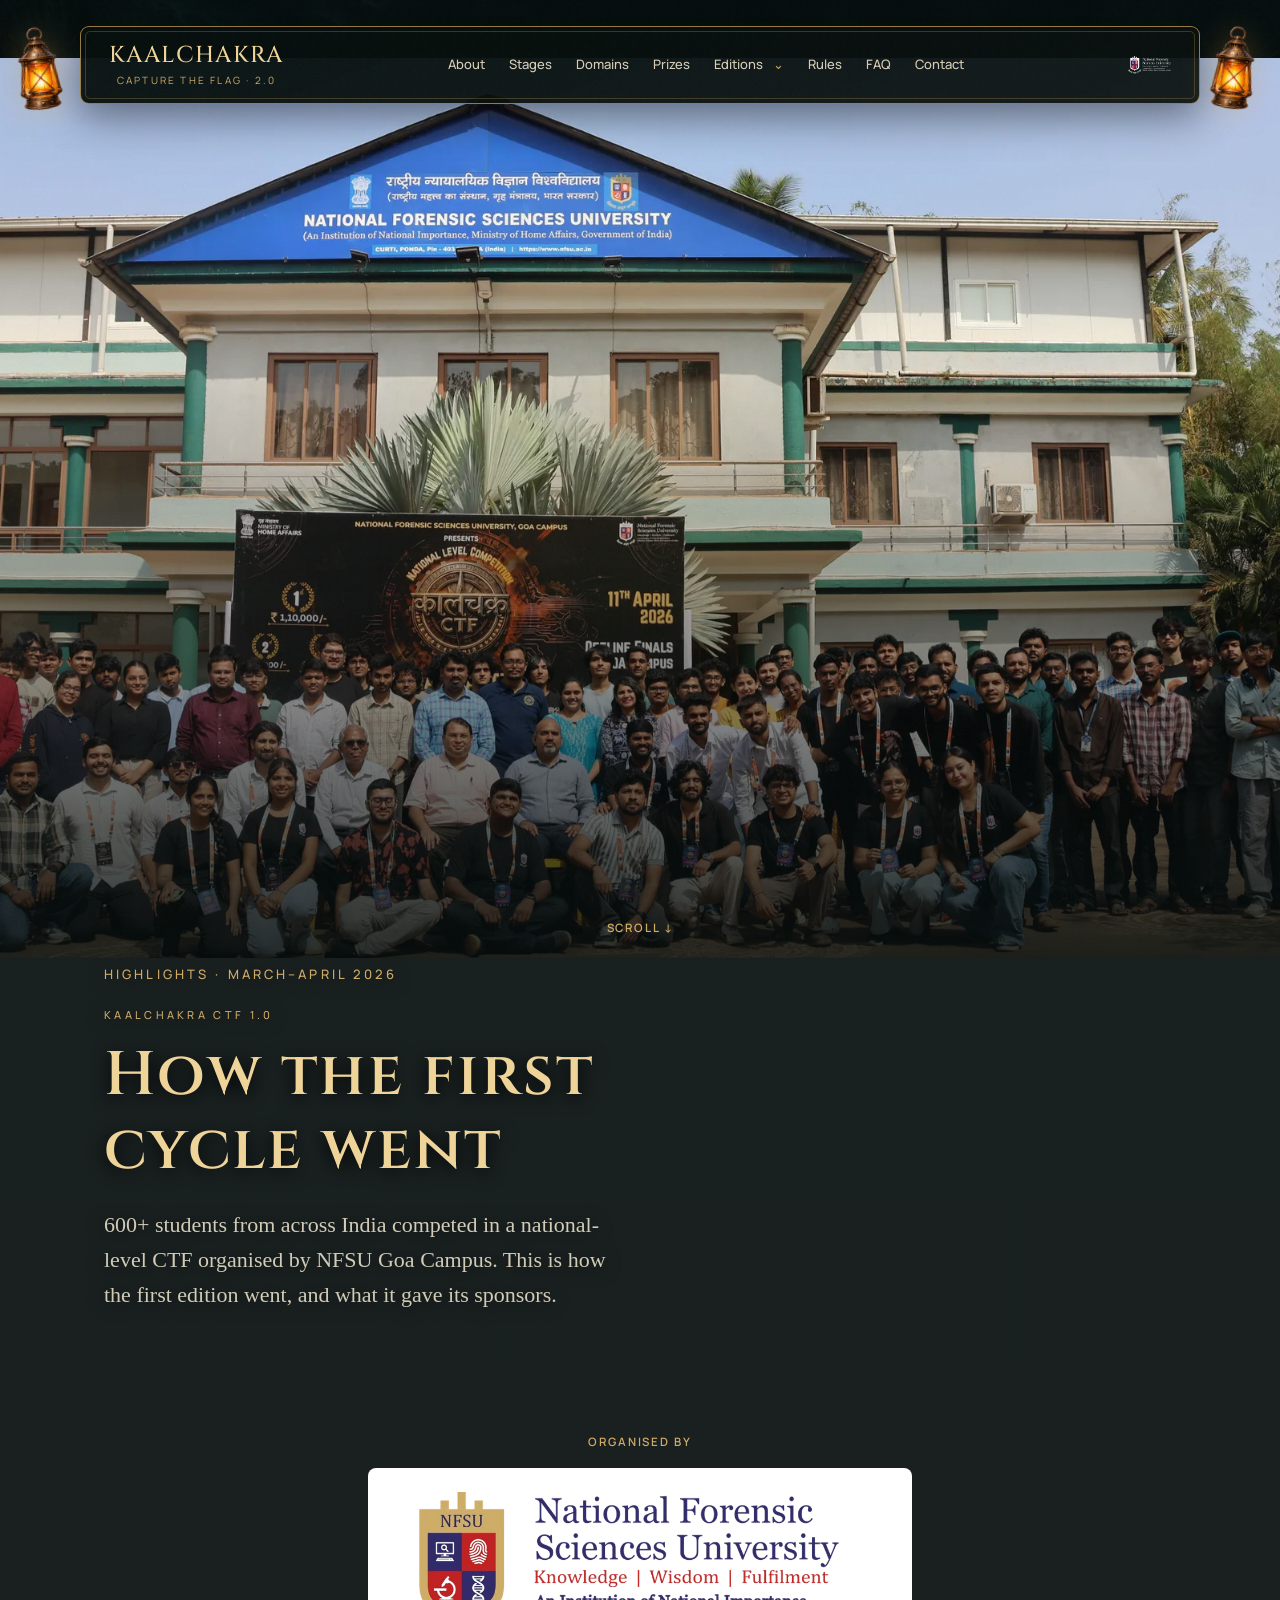
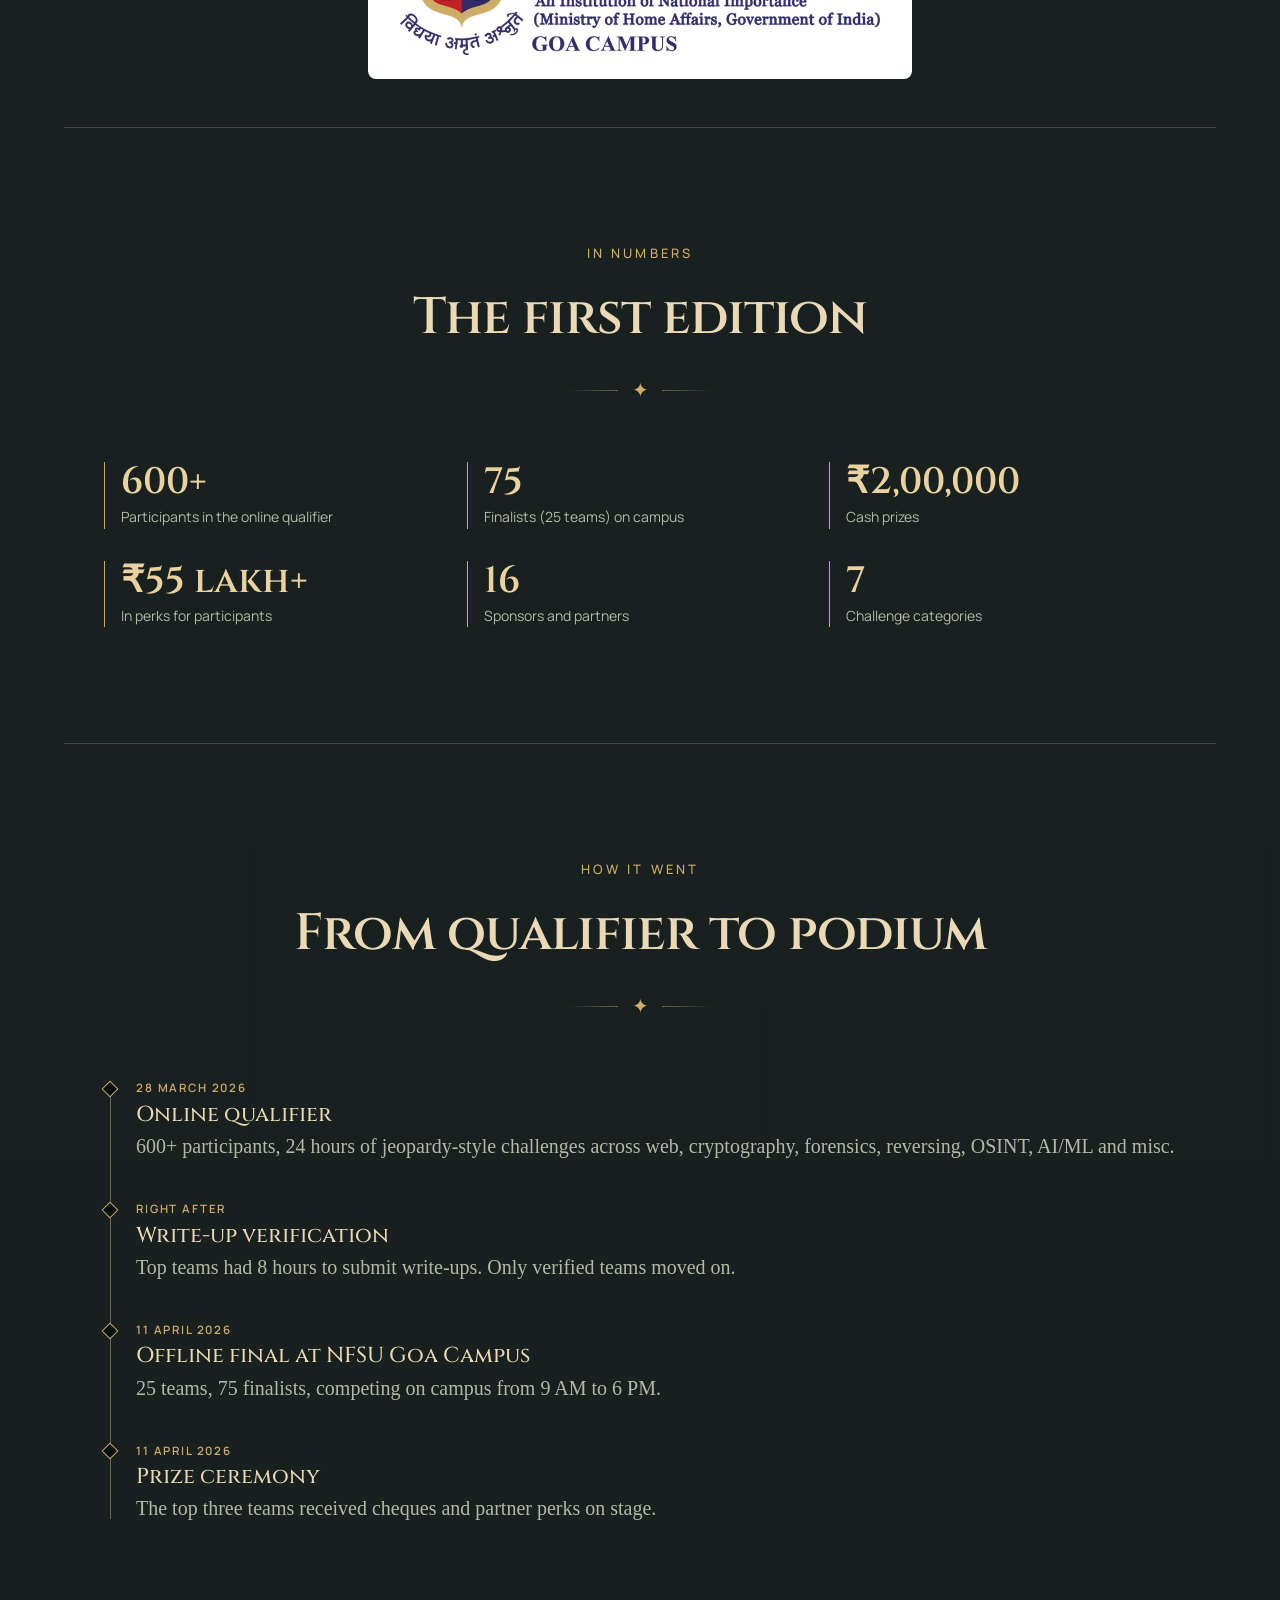
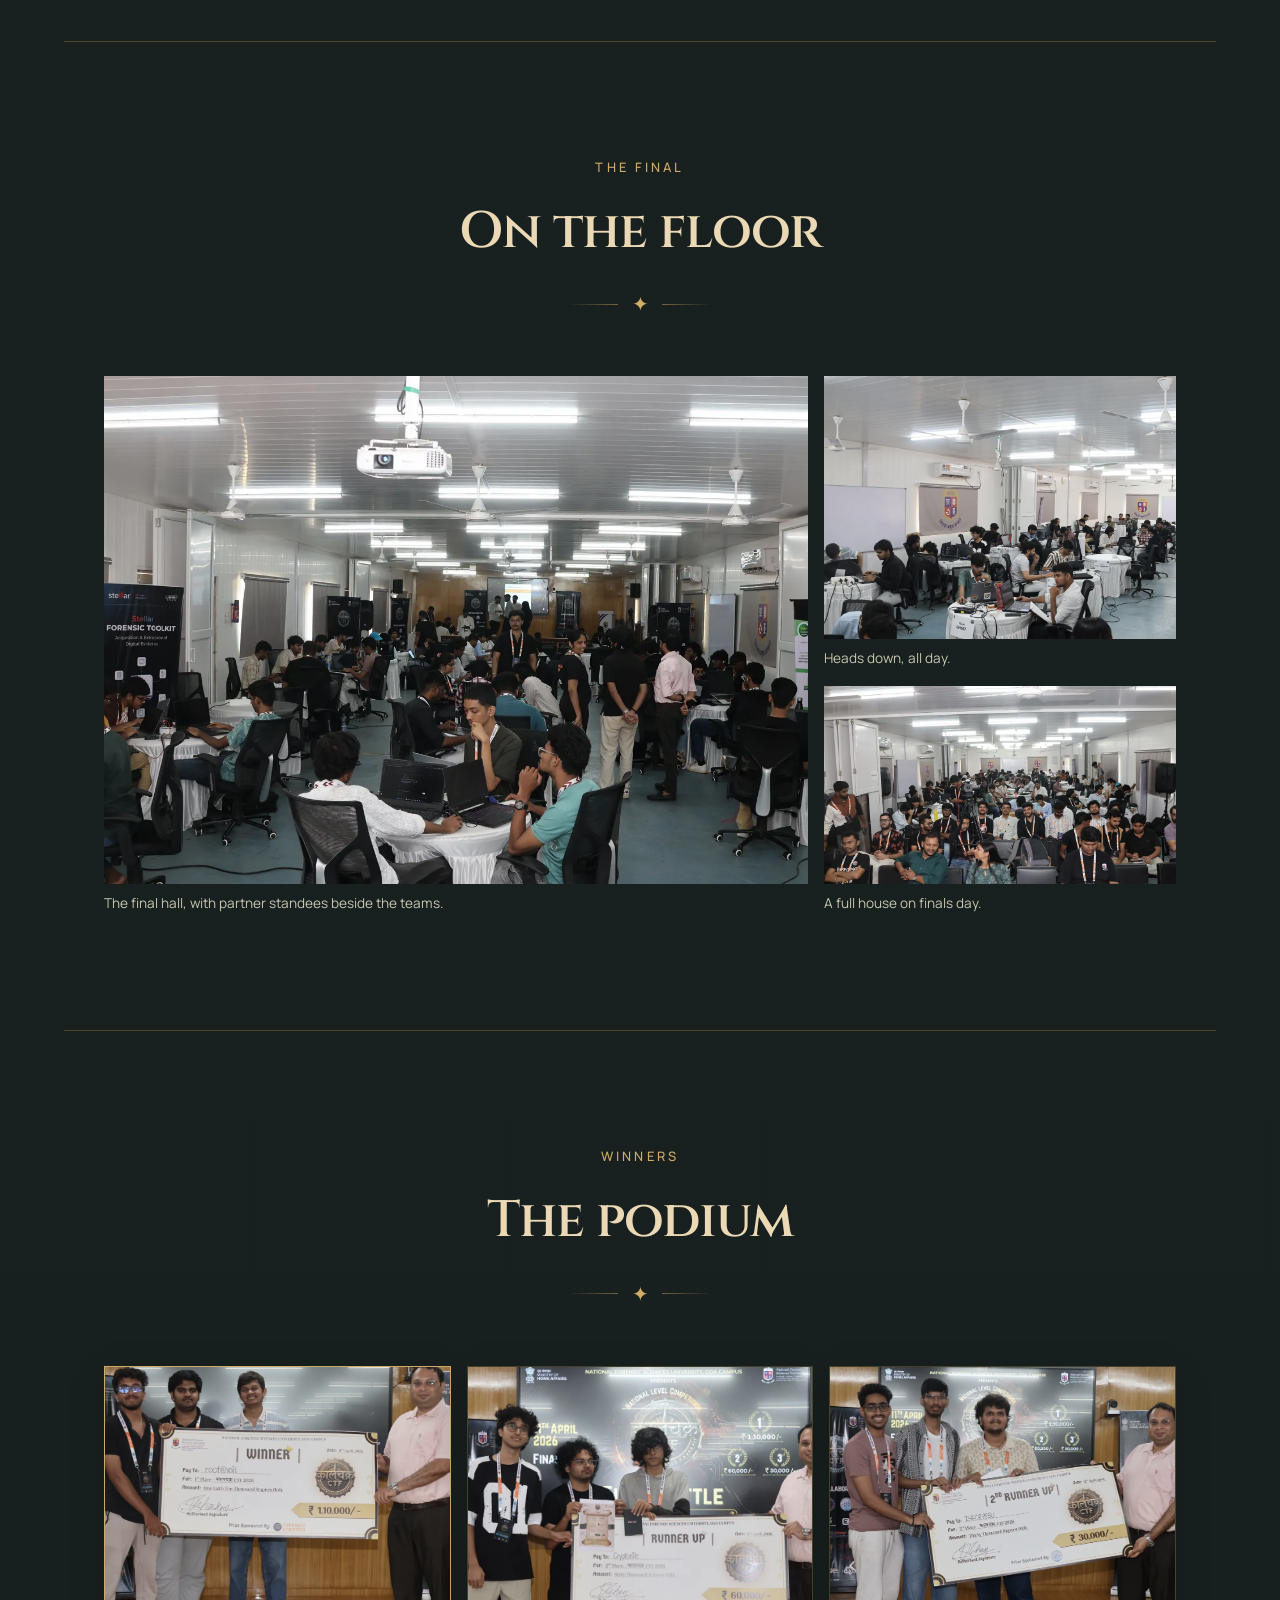
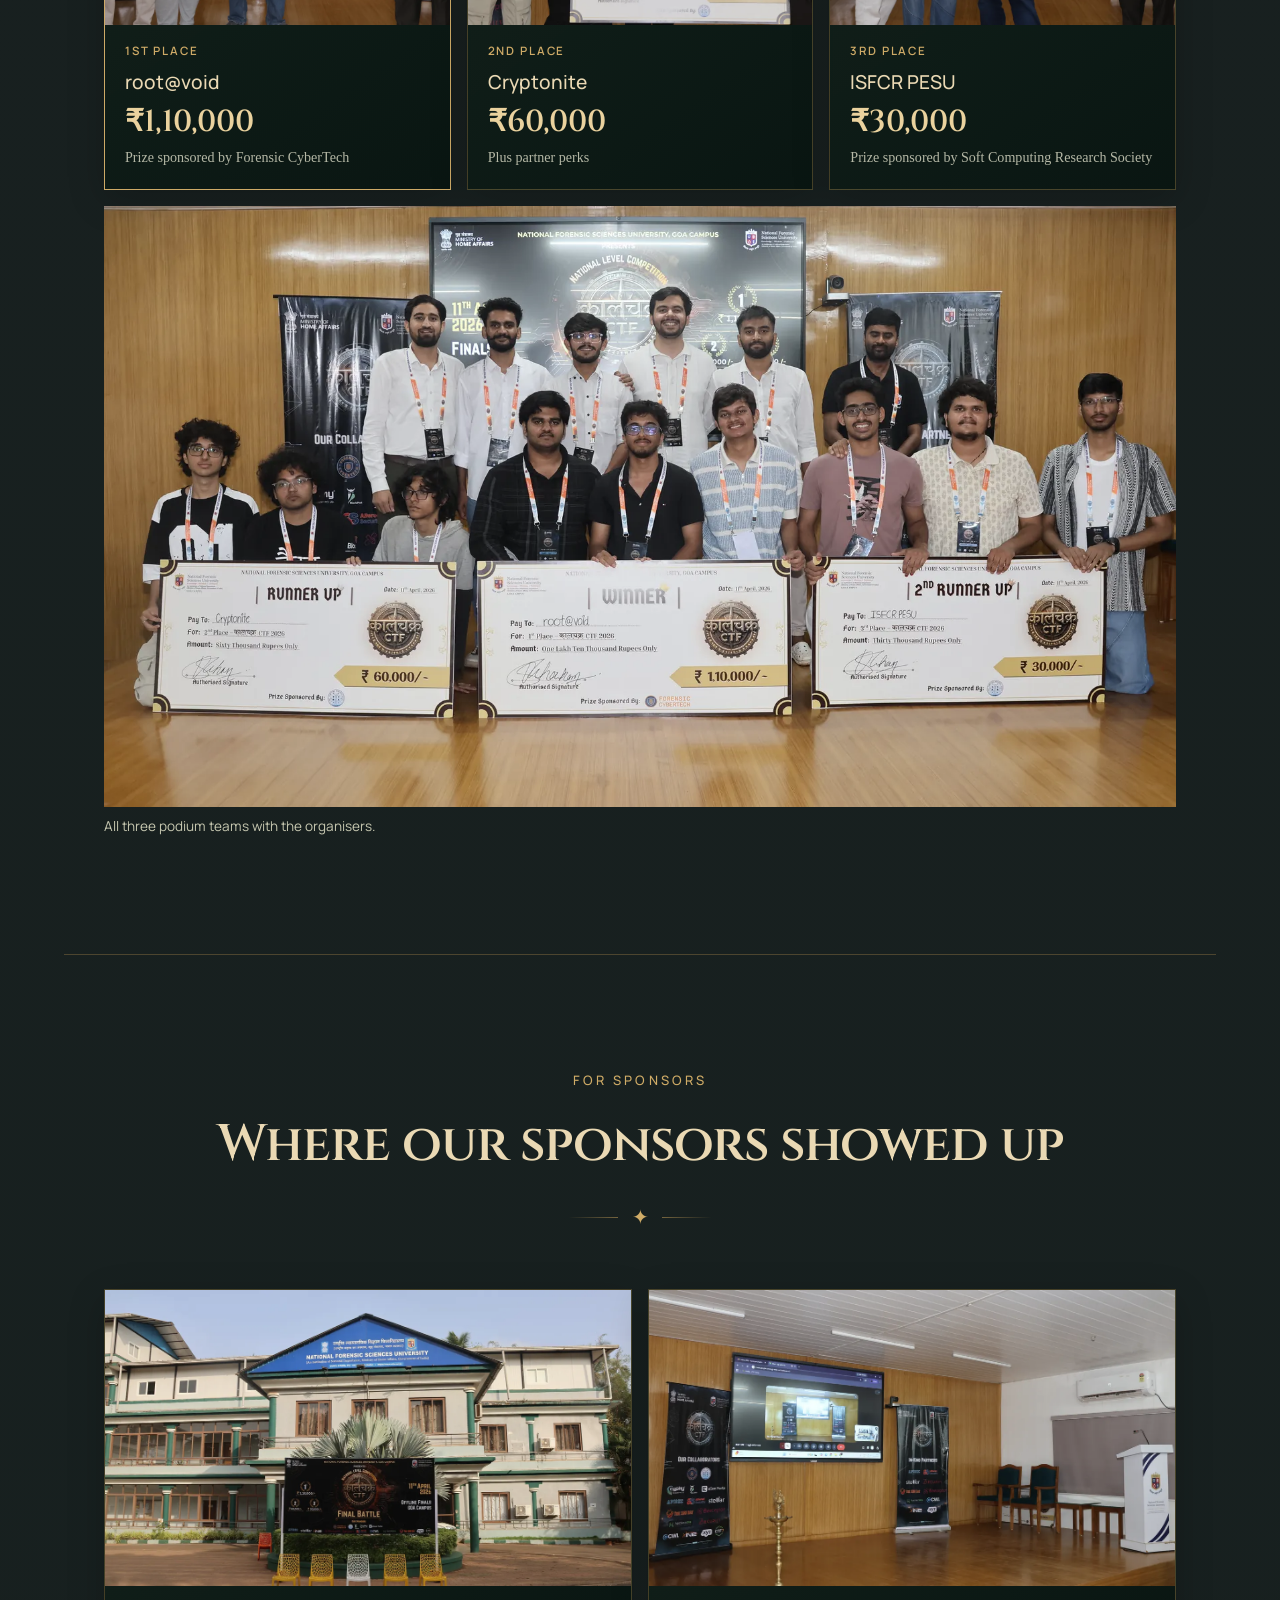
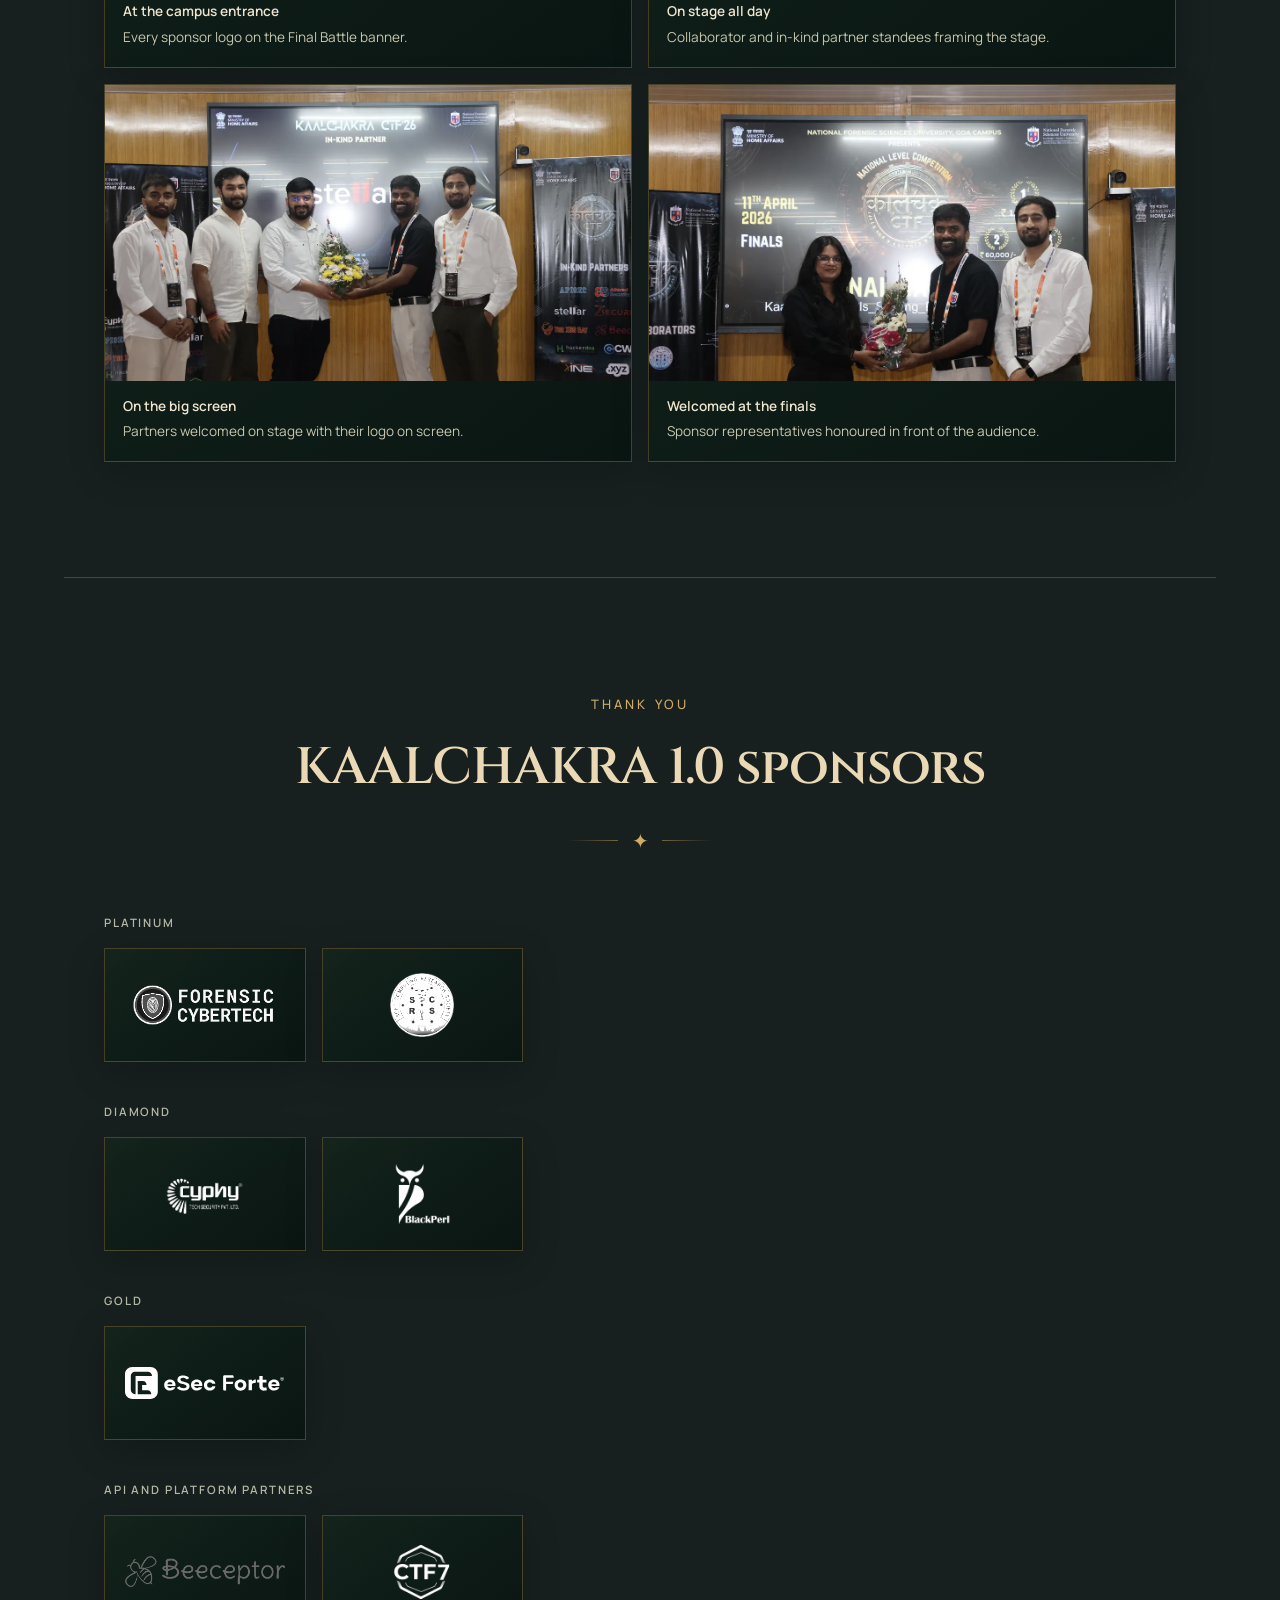
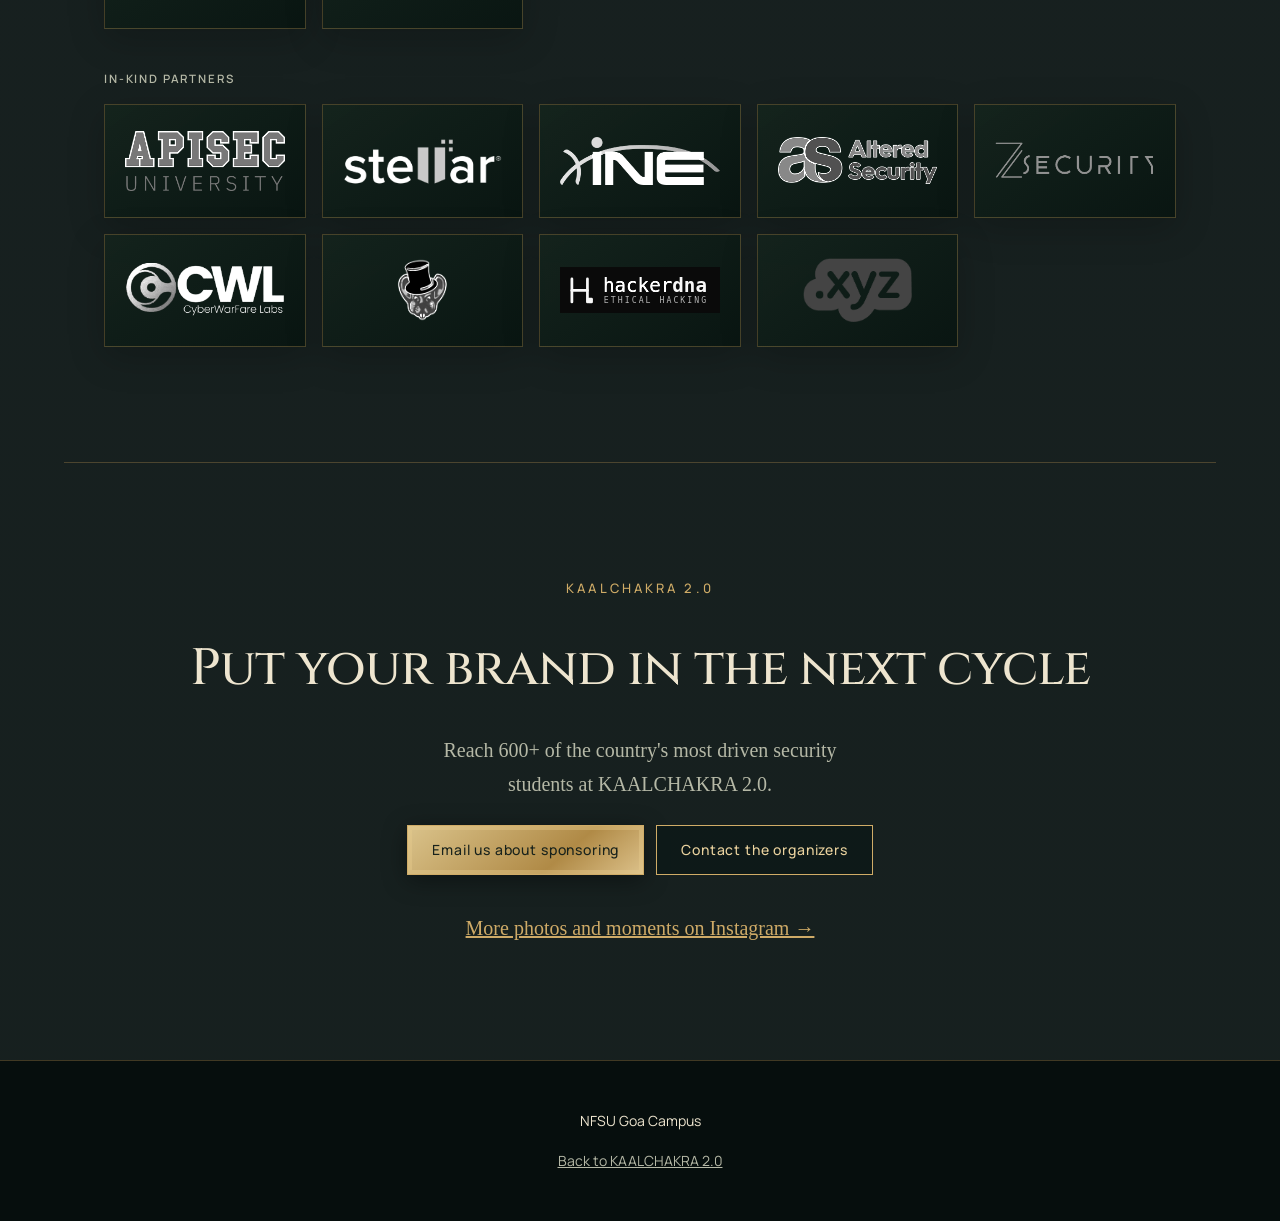
==== commit e3cb9f78: "Update CTF site and 1.0 highlights" ====
--- a/1.0/index.html
+++ b/1.0/index.html
@@ -1,984 +1,160 @@
-<html lang="en"><head>
-    <meta charset="UTF-8">
-    <meta name="viewport" content="width=device-width, initial-scale=1.0">
-    <title>KAALCHAKRA CTF 1.0 (March 2026) | Past Edition</title>
-    <meta name="description" content="KAALCHAKRA 2026 is a National Level Cyber Security Capture The Flag (CTF) competition organized by National Forensic Sciences University Goa x TH3_RANG3RS. Join India's biggest cybersecurity battlefield. March 28 - April 11, 2026.">
-    
-    <meta property="og:title" content="KAALCHAKRA 2026 | National Level CTF | NFSU Goa">
-    <meta property="og:description" content="KAALCHAKRA 2026 is a National Level Cyber Security Capture The Flag (CTF) competition organized by National Forensic Sciences University Goa x TH3_RANG3RS. Join India's biggest cybersecurity battlefield. March 28 - April 11, 2026.">
-    <meta property="og:image" content="https://kaalchakractf.com/images/CTF_Logo.png">
-    <meta property="og:url" content="https://kaalchakra.com/1.0/index.html">
-    <meta property="og:type" content="website">
+<!doctype html>
+<html lang="en">
+<head>
+  <meta charset="utf-8">
+  <meta name="viewport" content="width=device-width, initial-scale=1">
+  <title>KAALCHAKRA 1.0 Highlights · National CTF · NFSU Goa</title>
+  <meta name="description" content="How KAALCHAKRA 1.0 went: 600+ participants, 75 finalists, ₹2,00,000 in cash prizes and 16 sponsors and partners at NFSU Goa Campus.">
+  <meta name="theme-color" content="#07090a">
+  <meta property="og:title" content="KAALCHAKRA 1.0 Highlights">
+  <meta property="og:description" content="600+ participants, 75 finalists, ₹2,00,000 in cash prizes, 16 sponsors and partners.">
+  <meta property="og:image" content="img/group.webp">
+  <link rel="icon" href="assets/logo-192.png" type="image/png">
+  <link rel="preconnect" href="https://fonts.googleapis.com">
+  <link rel="preconnect" href="https://fonts.gstatic.com" crossorigin>
+  <link href="https://fonts.googleapis.com/css2?family=Cinzel:wght@400;500;600;700;800&amp;family=IM+Fell+English:ital@0;1&amp;family=Manrope:wght@400;500;600;700&amp;display=swap" rel="stylesheet">
+  <link rel="stylesheet" href="css/style.css">
+  <script src="js/fx.js" defer></script>
+</head>
+<body>
+  <a class="skip" href="#main">Skip to content</a>
 
-    <meta name="twitter:card" content="summary_large_image">
-    <meta name="twitter:title" content="KAALCHAKRA 2026 - National CTF">
-    <meta name="twitter:description" content="India's premier National Level Cyber Security CTF by NFSU Goa.">
-    <meta name="twitter:image" content="https://kaalchakractf.com/images/CTF_Logo.png">
-<!-- Favicon -->
-    <link rel="icon" href="../images/CTF_Logo.png" type="image/png">
+  <!-- To change the sponsor email on this page, search for "sponsors@" (2 places). -->
+  <header class="site-header">
+    <img class="nav-lantern nav-lantern-left" src="../images/2.0/lantern_ok.png" alt="">
+    <a class="brand" href="../index.html" aria-label="KAALCHAKRA home"><span>KAALCHAKRA<small>CAPTURE THE FLAG · 2.0</small></span></a>
+    <nav id="navigation" aria-label="Main navigation"><a href="../index.html#about">About</a><a href="../index.html#journey">Stages</a><a href="../index.html#challenges">Domains</a><a href="../index.html#bounty">Prizes</a><details class="edition-menu"><summary>Editions <span aria-hidden="true">⌄</span></summary><div><a href="index.html" aria-current="page">1.0 <span>(Mar – 2026)</span><small>View the first edition</small></a></div></details><a href="../index.html#rules">Rules</a><a href="../index.html#faq">FAQ</a><a href="../index.html#crew">Contact</a></nav>
+    <img class="nav-institute" src="../images/emblem.png" alt="NFSU Goa" width="48" height="58">
+    <button class="menu-toggle" type="button" aria-expanded="false" aria-controls="navigation" aria-label="Toggle navigation"><span></span><span></span></button>
+    <img class="nav-lantern nav-lantern-right" src="../images/2.0/lantern_ok.png" alt="">
+  </header>
 
-    <!-- Canonical URL -->
-    <link rel="canonical" href="https://kaalchakra.com/1.0/index.html">
-    <link rel="stylesheet" href="styles.css">
-    <link rel="preconnect" href="https://fonts.googleapis.com">
-    <link rel="preconnect" href="https://fonts.gstatic.com" crossorigin="">
-    <link href="https://fonts.googleapis.com/css2?family=Cinzel:wght@400;600;700;900&amp;family=Cormorant+Garamond:wght@300;400;500;600;700&amp;family=Crimson+Text:wght@400;600;700&amp;display=swap" rel="stylesheet">
-<!-- Google tag (gtag.js) -->
-<script async="" src="https://www.googletagmanager.com/gtag/js?id=G-CK77B9JCB0"></script>
-<script>
-  window.dataLayer = window.dataLayer || [];
-  function gtag(){dataLayer.push(arguments);}
-  gtag('js', new Date());
-
-  gtag('config', 'G-CK77B9JCB0');
-</script>
-
-<script type="application/ld+json">
-{
-  "@context": "https://schema.org",
-  "@type": "Event",
-  "name": "KAALCHAKRA CTF 1.0",
-  "startDate": "2026-03-28T14:30:00+05:30",
-  "endDate": "2026-04-11T17:00:00+05:30",
-  "eventAttendanceMode": "https://schema.org/MixedEventAttendanceMode",
-  "eventStatus": "https://schema.org/EventScheduled",
-  "url": "https://kaalchakra.com/1.0/index.html",
-  "location": {
-    "@type": "Place",
-    "name": "National Forensic Sciences University, Goa",
-    "address": "Goa, India"
-  },
-  "organizer": {
-    "@type": "Organization",
-    "name": "NFSU Goa x TH3_RANG3RS",
-    "url": "https://kaalchakra.com/"
-  }
-}
-</script>
-
-<style>
-    @keyframes confettiFall {
-        to {
-            transform: translateY(100vh) rotate(349.0058192586758deg);
-            opacity: 0;
-        }
-    }
-</style><style>
-    @keyframes ripple {
-        to {
-            transform: scale(4);
-            opacity: 0;
-        }
-    }
-</style></head>
-<body class="loaded">
-    <!-- Atmospheric Background Effects -->
-    <div class="snow-container" id="snowContainer"><div class="snowflake" style="left: 81.1984%; animation-duration: 17.6963s; opacity: 0.563158; font-size: 15.5486px;">❄</div><div class="snowflake" style="left: 53.02%; animation-duration: 11.6379s; opacity: 0.580241; font-size: 18.6025px;">❄</div><div class="snowflake" style="left: 54.483%; animation-duration: 17.0403s; opacity: 0.41332; font-size: 15.668px;">❄</div><div class="snowflake" style="left: 3.16401%; animation-duration: 13.0485s; opacity: 0.140749; font-size: 18.4941px;">❄</div><div class="snowflake" style="left: 0.967541%; animation-duration: 12.2077s; opacity: 0.251129; font-size: 17.432px;">❄</div><div class="snowflake" style="left: 10.6986%; animation-duration: 18.4481s; opacity: 0.515172; font-size: 18.0552px;">❄</div><div class="snowflake" style="left: 76.4751%; animation-duration: 14.7455s; opacity: 0.153914; font-size: 15.929px;">❄</div><div class="snowflake" style="left: 22.4371%; animation-duration: 18.0943s; opacity: 0.495057; font-size: 12.1398px;">❄</div><div class="snowflake" style="left: 84.6131%; animation-duration: 12.5829s; opacity: 0.473546; font-size: 19.5662px;">❄</div><div class="snowflake" style="left: 48.8761%; animation-duration: 12.2408s; opacity: 0.401787; font-size: 14.9336px;">❄</div><div class="snowflake" style="left: 79.9855%; animation-duration: 13.7443s; opacity: 0.253815; font-size: 11.6124px;">❄</div><div class="snowflake" style="left: 76.9799%; animation-duration: 16.7357s; opacity: 0.10069; font-size: 18.028px;">❄</div><div class="snowflake" style="left: 66.1436%; animation-duration: 16.1927s; opacity: 0.115664; font-size: 15.9804px;">❄</div></div>
-    <div class="fog-overlay"></div>
-    
-    <!-- Navigation -->
-    <nav class="nav scrolled" id="mainNav" style="top: -120px;">
-        <div class="nav-content">
-            <div class="nav-logo">
-                <img src="../images/emblem.png" alt="NFSU Logo" loading="lazy" style="height:80px; width:auto; margin-bottom:0.25rem;">
-            </div>
-            <div class="nav-links">
-                <a href="#about">The Realm</a>
-                <a href="#battle">Battle Structure</a>
-                <a href="#houses">Houses</a>
-                <a href="#prizes">Prizes</a>
-                <a href="#sponsors">Sponsors</a>
-                <a href="#legacy">1.0 Legacy</a>
-		<a href="organizers.html">Organizers</a>
-            </div>
-            <button class="nav-toggle" id="navToggle">
-                <span></span>
-                <span></span>
-                <span></span>
-            </button>
-        </div>
-    </nav>
-
-    <!-- Hero Section -->
-    <section class="hero">
-        <div class="hero-bg-layer" style="transform: translateY(4010px);"></div>
-        <div class="hero-content">
-            <div class="hero-emblem aos-animate" data-aos="fade-down">
-                        <div class="emblem-center">
-                            <img src="../images/CTF_Logo.png" alt="Kaalchakra CTF Logo" fetchpriority="high" style="max-width:350px; height:350px;">
-                        </div>       
-            </div>
-            
-            <h1 class="hero-title aos-animate" data-aos="fade-up" data-aos-delay="200">
-                
-                <span class="hero-title-main">KAALCHAKRA</span>
-            </h1>
-            
-            <p class="hero-subtitle aos-animate" data-aos="fade-up" data-aos-delay="400">
-                National Level Cyber Security CTF
-            </p>
-            
-            <div class="hero-org aos-animate" data-aos="fade-up" data-aos-delay="500">
-                <span class="org-presented">Organised by</span>
-                <span class="org-name">National Forensic Sciences University, GOA</span>
-            </div>
-
-            <div class="hero-tagline aos-animate" data-aos="fade-up" data-aos-delay="600">
-                <div class="tagline-line"></div>
-                <p>Winter Is Coming. Only the Sharpest Minds Survive.</p>
-                <div class="tagline-line"></div>
-            </div>
-
-            <div class="countdown-container aos-animate" data-aos="fade-up" data-aos-delay="700">
-                <div class="countdown-label">The War Begins In</div>
-                <div class="countdown" id="countdown"><div class="countdown-ended">The War Has Begun!</div></div>
-            </div>
-
-            <div class="hero-cta aos-animate" data-aos="fade-up" data-aos-delay="800">
-                <button class="cta-primary" id="registerBtn">
-                <a href="#legacy" class="cta-primary" target="_blank" rel="noopener noreferrer" onclick="gtag('event','register_click');"> Registration Closed </a>
-                <div class="cta-shine"></div>
-                </button>
-                <button class="cta-secondary" onclick="document.getElementById('sponsors').scrollIntoView({behavior: 'smooth'})">
-                    <span>Sponsor the War</span>
-                </button>
-            </div>
-
-            <div class="hero-details aos-animate" data-aos="fade-up" data-aos-delay="900">
-                <div class="detail-item">
-                    <span class="detail-icon">📅</span>
-                    <span class="detail-text"><b>March 28 &amp; April 11, 2026</b></span>
-                </div>
-                <div class="detail-separator">|</div>
-                <div class="detail-item">
-                    <span class="detail-icon">👥</span>
-                    <span class="detail-text"><b>3 Warriors Per Team</b></span>
-                </div>
-                <div class="detail-separator">|</div>
-                <div class="detail-item">
-                    <span class="detail-icon">💰</span>
-                    <span class="detail-text"><b>₹300 Entry Fee</b></span>
-                </div>
-            </div>
-        </div>
-        
-        <div class="hero-scroll">
-            <span></span>
-            <div class="scroll-indicator"></div>
-        </div>
+  <main id="main">
+    <section class="hl-hero">
+      <div class="hl-photo">
+        <img src="img/group.webp" alt="Participants and organisers of KAALCHAKRA 1.0 in front of NFSU Goa Campus" width="2000" height="1122" fetchpriority="high">
+        <p class="hl-cue caps" aria-hidden="true">Scroll ↓</p>
+      </div>
+      <div class="hl-hero-text">
+        <p class="eyebrow">Highlights · March–April 2026</p>
+        <h1><span class="title-en">KAALCHAKRA CTF 1.0</span>How the first cycle went</h1>
+        <p class="summary">600+ students from across India competed in a national-level CTF organised by NFSU Goa Campus. This is how the first edition went, and what it gave its sponsors.</p>
+      </div>
     </section>
 
-    <!-- About Section -->
-    <section class="section about" id="about">
-        <div class="container">
-            <div class="section-header aos-animate" data-aos="fade-up">
-                <h2 class="section-title">The Realm Beckons</h2>
-                <div class="title-ornament">⚔</div>
-            </div>
-
-            <div class="about-grid">
-                <div class="about-content aos-animate" data-aos="fade-right">
-                    <h3 class="about-heading">What Is a CTF?</h3>
-                    <p class="about-text">
-                        A <strong>Capture The Flag (CTF)</strong> is not merely a competition—it is a crucible where cyber warriors are forged. 
-                        In this digital battlefield, teams face real-world security challenges, hunting for hidden flags through 
-                        exploitation, cryptanalysis, forensic investigation, and tactical thinking.
-                    </p>
-                    <p class="about-text">
-                        Unlike theoretical exercises, CTFs demand <strong>hands-on combat</strong> with live systems, 
-                        encrypted messages, vulnerable applications, and concealed secrets. Only those who combine technical 
-                        prowess with strategic thinking shall prevail.
-                    </p>
-                </div>
-
-                <div class="about-content aos-animate" data-aos="fade-left" data-aos-delay="200">
-                    <h3 class="about-heading">Why KAALCHAKRA?</h3>
-                    <p class="about-text">
-                        KAALCHAKRA stands as India's premier <strong>national-level cybersecurity championship</strong>, 
-                        hosted by the prestigious National Forensic Sciences University. This is where the nation's finest 
-                        minds converge to prove their worth.
-                    </p>
-                    <p class="about-text">
-                        We seek not just participants, but <strong>elite cyber warriors</strong>—those ready to defend the realm 
-                        against emerging threats. The challenges mirror real adversarial techniques, preparing you for the actual 
-                        cyber warfare landscape.
-                    </p>
-                    <blockquote class="about-quote">
-                        “Chaos isn’t a pit. Chaos is a ladder. Many who try to climb it fail and never get to try again. But some, with skill and persistence, ascend to the top.”
-                        <span class="quote-attribution"> — Petyr Baelish</span>
-                    </blockquote>
-                </div>
-            </div>
-        </div>
+    <section class="org-band" id="organisers" aria-label="Organisers">
+      <p class="caps">Organised by</p>
+      <div class="org-card"><img src="assets/nfsu-goa.png" alt="National Forensic Sciences University, Goa Campus. An Institution of National Importance, Ministry of Home Affairs, Government of India" width="858" height="291"></div>
     </section>
 
-    <!-- Rules Section -->
-    <section class="section rules">
-        <div class="container">
-            <div class="section-header aos-animate" data-aos="fade-up">
-                <h2 class="section-title">Guidelines &amp; Rules</h2>
-            </div>
-
-            <div class="about-grid">
-                <div class="about-content aos-animate" data-aos="fade-right">
-                    <h3 class="about-heading">Eligibility</h3>
-                    <ul class="about-text">
-                        <li>The competition is open to all UG and PG students currently enrolled in recognized Indian institutions. However, For students of the NFSU Goa Campus, participation is open to all academic programs except students belonging to the 2024–2026 batch.</li>
-                        <li>Participants must register as a team of 1 to 3 members.</li>
-                        <li>Each participant must be part of only one team; no substitutions are allowed once the registration has been done.</li>
-                        <li>Valid College ID cards are mandatory for all participating teams.</li>
-<li>Please ensure you meet all eligibility criteria before making the payment. Registration fees are strictly non-refundable, including cases where a team or participant is later found to be ineligible to compete.  </li>
-                    </ul>
-
-                    <h3 class="about-heading">Registration &amp; Support</h3>
-                    <ul class="about-text">
-                        <li>Registration will only be considered complete only after filling the <a href="#legacy"> <b> G-Form. </b> </a> </li>
-                        <li>Registration Fees Rs. 300/- (excluding taxes) must be paid via the link provided in Google Form. Failing which registration will not be recognised.</li>
-                        <li>The official <a href="https://discord.gg/q4Pam5h3Bd" target="_blank"><b>Discord server</b></a> is the primary channel for all announcements and technical support.</li>
-                        <li>Support requests must be raised via the designated ticket system; personal messages (DMs) to organizers are strictly prohibited.</li>
-                        <li>By registering, you consent to the collection and use of personal data for verification and event communication.</li>
-                    </ul>
-
-                    <h3 class="about-heading">Event Structure</h3>
-                    <ul class="about-text">
-                        <li>The Online Qualifier will be conducted on 28 March, 2026, starting at 02:30 PM IST for a duration of 24 hours.</li>
-                        <li>The format is Jeopardy-style CTF with categories including RevEng, Web, Crypto, OSINT, Forensics, AI/ML, Miscellaneous &amp; more.</li>
-                        <li>Based on the leaderboard at end of the event time, the Top 25 teams will be shortlisted for verification.</li>
-                        <li>Verified teams will receive official invite letters for the Offline Finals by April 2, 2026.</li>
-                    </ul>
-                </div>
-
-                <div class="about-content aos-animate" data-aos="fade-left" data-aos-delay="200">
-		    <h3 class="about-heading">Write-up Submission</h3>
-                    <ul class="about-text">
-                        <li>Shortlisted teams must submit detailed solution write-ups within 8 hours of the round ending to prove legitimacy.</li>
-                        <li>Write-ups must clearly explain the approach and methodology used; plagiarized or shared write-ups will lead to immediate disqualification.</li>
-                        <li>Failure to submit write-ups within the deadline will result in disqualification for the final round invitation.</li>
-                    </ul> 
-                    <h3 class="about-heading">Fair Play &amp; Technical Boundaries</h3>
-                    <ul class="about-text">
-                        <li>Sharing flags or solutions between teams is a major violation and will result in disqualification for all parties involved.</li>
-                        <li>Attacks against the scoreboard, registration servers, or event infrastructure (DDoS/DoS) are strictly prohibited.</li>
-                        <li>Automated scanners (e.g., SQLMap, DirBuster) and login brute-forcing are not permitted unless explicitly required by a challenge.</li>
-                        <li>The standard flag format is
-			<span class="flag-format">Kaal{s0m3_t3xt_h3r3}</span> unless specified</li>
-                    </ul>
-
-                    <h3 class="about-heading">Accommodation &amp; Travel</h3>
-                    <ul class="about-text">
-                        <li>All expenses related to travel and stay for the offline finals must be handled by the participants.</li>
-                        <li>The organizers will not provide accommodation facilities or travel reimbursements.</li>
-                    </ul>
-
-                    <h3 class="about-heading">General Rules</h3>
-                    <ul class="about-text">
-                        <li>The decision of the organizers regarding rule violations, scoring, and disputes is final and binding.</li>
-                        <li>Any abusive, problematic, or toxic behaviour toward participants or staff will result in immediate disqualification.</li>
-                        <li>Participation implies full acceptance of these rules and any official updates communicated during the event.</li>
-                        <li>All cash prizes are subject to TDS as per applicable Government of India regulations.</li>
-                    </ul>
-                </div>
-            </div>
-        </div>
+    <section class="section">
+      <div class="head"><p class="eyebrow">In numbers</p><h2>The first edition</h2></div>
+      <ul class="stats stats-3">
+        <li><strong>600+</strong><span class="label">Participants in the online qualifier</span></li>
+        <li><strong>75</strong><span class="label">Finalists (25 teams) on campus</span></li>
+        <li><strong>₹2,00,000</strong><span class="label">Cash prizes</span></li>
+        <li><strong>₹55 lakh+</strong><span class="label">In perks for participants</span></li>
+        <li><strong>16</strong><span class="label">Sponsors and partners</span></li>
+        <li><strong>7</strong><span class="label">Challenge categories</span></li>
+      </ul>
     </section>
 
-    <!-- Battle Structure -->
-    <section class="section battle" id="battle">
-        <div class="container">
-            <div class="section-header aos-animate" data-aos="fade-up">
-                <h2 class="section-title">The Path to Glory</h2>
-                <p class="section-subtitle">Two rounds of warfare. Only the worthy shall advance.</p>
-            </div>
-
-            <div class="battle-timeline">
-                <div class="battle-round aos-animate" data-aos="fade-right">
-                    <div class="round-marker">
-                        <div class="marker-outer">
-                            <div class="marker-inner">I</div>
-                        </div>
-                    </div>
-                    <div class="round-content">
-                        <div class="round-badge">Online Preliminary</div>
-                        <h3 class="round-title">The First Siege</h3>
-                        <div class="round-details">
-                            <div class="round-detail">
-                                <span class="detail-label">Date</span>
-                                <span class="detail-value">March 28, 2026</span>
-                            </div>
-                            <div class="round-detail">
-                                <span class="detail-label">Time</span>
-                                <span class="detail-value">02:30 PM (24 Hours)</span>
-                            </div>
-                            <div class="round-detail">
-                                <span class="detail-label">Format</span>
-                                <span class="detail-value">Jeopardy-Style</span>
-                            </div>
-                            <div class="round-detail">
-                                <span class="detail-label">Location</span>
-                                <span class="detail-value">Remote Battlefield</span>
-                            </div>
-                        </div>
-                        <p class="round-description">
-                            Teams across the nation engage in remote warfare, solving real-world challenge scenarios. 
-                            This grueling 24-hour siege tests endurance, skill, and strategic thinking. Those who demonstrate 
-                            exceptional prowess earn passage to the final confrontation.
-                        </p>
-                    </div>
-                </div>
-
-                <div class="timeline-connector"></div>
-
-                <div class="battle-round aos-animate" data-aos="fade-left">
-                    <div class="round-marker">
-                        <div class="marker-outer">
-                            <div class="marker-inner">II</div>
-                        </div>
-                    </div>
-                    <div class="round-content">
-                        <div class="round-badge elite">Elite Finals</div>
-                        <h3 class="round-title">The Final Battle</h3>
-                        <div class="round-details">
-                            <div class="round-detail">
-                                <span class="detail-label">Date</span>
-                                <span class="detail-value">April 11, 2026</span>
-                            </div>
-                            <div class="round-detail">
-                                <span class="detail-label">Time</span>
-                                <span class="detail-value">09:00 AM - 6:00 PM</span>
-                            </div>
-                            <div class="round-detail">
-                                <span class="detail-label">Format</span>
-                                <span class="detail-value">Jeopardy-Style</span>
-                            </div>
-                            <div class="round-detail">
-                                <span class="detail-label">Location</span>
-                                <span class="detail-value">NFSU Goa Campus</span>
-                            </div>
-                        </div>
-                        <p class="round-description">
-                            The <strong>Top 25 teams</strong> converge at the legendary grounds of NFSU Goa for an intense 
-                            offline showdown. Face-to-face combat, real-time leaderboards, and the ultimate test of cyber warfare 
-                            mastery. The Iron Throne awaits its champion.
-                        </p>
-                    </div>
-                </div>
-            </div>
-        </div>
+    <section class="section">
+      <div class="head"><p class="eyebrow">How it went</p><h2>From qualifier to podium</h2></div>
+      <ol class="thread">
+        <li><p class="caps when">28 March 2026</p><h3>Online qualifier</h3><p>600+ participants, 24 hours of jeopardy-style challenges across web, cryptography, forensics, reversing, OSINT, AI/ML and misc.</p></li>
+        <li><p class="caps when">Right after</p><h3>Write-up verification</h3><p>Top teams had 8 hours to submit write-ups. Only verified teams moved on.</p></li>
+        <li><p class="caps when">11 April 2026</p><h3>Offline final at NFSU Goa Campus</h3><p>25 teams, 75 finalists, competing on campus from 9 AM to 6 PM.</p></li>
+        <li><p class="caps when">11 April 2026</p><h3>Prize ceremony</h3><p>The top three teams received cheques and partner perks on stage.</p></li>
+      </ol>
     </section>
 
-    <!-- Houses Section -->
-    <section class="section houses" id="houses">
-        <div class="container">
-            <div class="section-header aos-animate" data-aos="fade-up">
-                <h2 class="section-title">Houses of the Realm</h2>
-                <p class="section-subtitle">Choose your battlefield. Master your domain.</p>
-            </div>
-
-            <div class="houses-grid">
-                <div class="house-card aos-animate" data-aos="flip-left" data-aos-delay="0">
-                    <div class="house-sigil">🕸️</div>
-                    <h3 class="house-name">House of Web</h3>
-                    <p class="house-motto">We Weave and We Exploit</p>
-                    <p class="house-description">
-                        Master the art of web application warfare. Hunt for SQL injections, XSS vulnerabilities, 
-                        authentication bypasses, and server-side exploits.
-                    </p>
-                </div>
-
-                <div class="house-card aos-animate" data-aos="flip-left" data-aos-delay="100">
-                    <div class="house-sigil">🔐</div>
-                    <h3 class="house-name">House of Cryptography</h3>
-                    <p class="house-motto">Secrets We Keep</p>
-                    <p class="house-description">
-                        Break the unbreakable. Decipher ancient ciphers, crack modern encryption schemes, 
-                        and unveil hidden messages concealed in mathematical complexity.
-                    </p>
-                </div>
-
-                <div class="house-card aos-animate" data-aos="flip-left" data-aos-delay="200">
-                    <div class="house-sigil">🔍</div>
-                    <h3 class="house-name">House of Forensics</h3>
-                    <p class="house-motto">Truth We Uncover</p>
-                    <p class="house-description">
-                        Investigate digital crime scenes. Analyze memory dumps, examine network traffic, 
-                        recover deleted data, and piece together the story hidden in binary evidence.
-                    </p>
-                </div>
-
-                <div class="house-card aos-animate" data-aos="flip-left" data-aos-delay="300">
-                    <div class="house-sigil">⚙️</div>
-                    <h3 class="house-name">House of Reversing</h3>
-                    <p class="house-motto">Code We Disassemble</p>
-                    <p class="house-description">
-                        Tear apart compiled binaries. Master assembly language, defeat anti-debugging measures, 
-                        and reveal the logic concealed within executable artifacts.
-                    </p>
-                </div>
-
-                <div class="house-card aos-animate" data-aos="flip-left" data-aos-delay="400">
-                    <div class="house-sigil">👁️</div>
-                    <h3 class="house-name">House of OSINT</h3>
-                    <p class="house-motto">Intelligence We Gather</p>
-                    <p class="house-description">
-                        Hunt across the open web. Track digital footprints, correlate information from disparate sources, 
-                        and demonstrate the art of reconnaissance.
-                    </p>
-                </div>
-
-                <div class="house-card aos-animate" data-aos="flip-left" data-aos-delay="500">
-                    <div class="house-sigil">🎭</div>
-                    <h3 class="house-name">House of Miscellaneous</h3>
-                    <p class="house-motto">Chaos We Command</p>
-                    <p class="house-description">
-                        Face the unexpected. Solve esoteric puzzles, unconventional challenges, and scenarios 
-                        that defy traditional categorization.
-                    </p>
-                </div>
-            </div>
-        </div>
+    <section class="section">
+      <div class="head"><p class="eyebrow">The final</p><h2>On the floor</h2></div>
+      <div class="gallery">
+        <figure class="g-wide"><img src="img/arena.webp" alt="Teams competing in the final hall with sponsor standees" loading="lazy" width="1600" height="897"><figcaption>The final hall, with partner standees beside the teams.</figcaption></figure>
+        <figure><img src="img/teams.webp" alt="Teams working at their tables in the final hall" loading="lazy"><figcaption>Heads down, all day.</figcaption></figure>
+        <figure><img src="img/crowd.webp" alt="A packed hall of participants on finals day" loading="lazy"><figcaption>A full house on finals day.</figcaption></figure>
+      </div>
     </section>
 
-    <!-- Prizes Section -->
-    <section class="section prizes" id="prizes">
-        <div class="container">
-            <div class="section-header aos-animate" data-aos="fade-up">
-                <h2 class="section-title">Spoils of War</h2>
-                <p class="section-subtitle">The realm rewards the worthy with gold and glory</p>
-            </div>
-
-            <div class="prize-hero aos-animate" data-aos="fade-up">
-                <div class="prize-core">
-                   
-                   <div class="prize-crest" aria-hidden="true">
-                        <span class="prize-crest-text">Total Cash Prize</span>
-                    </div>
-
-                    <div class="prize-text">
-                        <h1 class="amount">₹2,00,000</h1>
-                        <p class="prize-note">Forged for the fiercest houses of the arena, with cash, elite certifications, domains, platform plans, and sponsor rewards laid bare for every rank.</p>
-                    </div>
-
-                    <div class="divider"></div>
-
-                </div> 
-            </div>
-
-            <div class="prize-spotlight">
-                <article class="royal-card royal-card-first aos-animate" data-aos="fade-up" data-aos-delay="0">
-                    <div class="royal-card-aura" aria-hidden="true"></div>
-                    <div class="royal-card-topline">
-                        <span class="royal-seat">
-                            <span class="royal-seat-icon">♛</span>
-                            Total Worth: ₹6,00,000+
-                        </span>
-                    </div>
-                    <h3 class="royal-title">1st Prize</h3>
-                    <div class="royal-cash">
-                        <span class="royal-cash-label">Cash Prize</span>
-                        <strong class="royal-cash-value">₹1,10,000</strong>
-                    </div>
-                    <ul class="royal-list">
-                        <li>ASCP, ACP, CASA</li>
-                        <li>The XSSRat 900 Bundle</li>
-                        <li>PWNDORA License</li>
-                        <li>Black Perl Academic Access</li>
-                        <li>BCAD Exam &amp; Training Voucher</li>
-                        <li>XYZ Domain</li>
-                        <li>Zsecurity Coupons</li>
-                        <li>C3SA</li>
-                        <li>Beeceptor Team Plan</li>
-                        <li>Altered Security CRTP</li>
-                        <li>Stellar Data Recovery</li>
-                        <li>HackerDNA Pro</li>
-                        <li>Goodies</li>
-                    </ul>
-                </article>
-
-                <article class="royal-card royal-card-second aos-animate" data-aos="fade-up" data-aos-delay="100">
-                    <div class="royal-card-aura" aria-hidden="true"></div>
-                    <div class="royal-card-topline">
-                        <span class="royal-seat">
-                            <span class="royal-seat-icon">✦</span>
-                            Total Worth: ₹4,00,000+
-                        </span>
-                    </div>
-                    <h3 class="royal-title">2nd Prize</h3>
-                    <div class="royal-cash">
-                        <span class="royal-cash-label">Cash Prize</span>
-                        <strong class="royal-cash-value">₹60,000</strong>
-                    </div>
-                    <ul class="royal-list">
-                        <li>ASCP, ACP, CASA</li>
-                        <li>The XSSRat 900 Bundle</li>
-                        <li>PWNDORA License</li>
-                        <li>Black Perl Academic Access</li>
-                        <li>BCAD Exam &amp; Training Voucher</li>
-                        <li>XYZ Domain</li>
-                        <li>C3SA</li>
-                        <li>Zsecurity coupons</li>
-                        <li>Stellar Data Recovery</li>
-                        <li>Beeceptor Team Plan</li>
-                        <li>HackerDNA Pro</li>
-                        <li>Goodies</li>
-
-                    </ul>
-                </article>
-
-                <article class="royal-card royal-card-third aos-animate" data-aos="fade-up" data-aos-delay="200">
-                    <div class="royal-card-aura" aria-hidden="true"></div>
-                    <div class="royal-card-topline">
-                        <span class="royal-seat">
-                            <span class="royal-seat-icon">✦</span>
-                            Total Worth: ₹3,55,000+
-                        </span>
-                    </div>
-                    <h3 class="royal-title">3rd Prize</h3>
-                    <div class="royal-cash">
-                        <span class="royal-cash-label">Cash Prize</span>
-                        <strong class="royal-cash-value">₹30,000</strong>
-                    </div>
-                    <ul class="royal-list">
-                        <li>ASCP, ACP, CASA</li>
-                        <li>C3SA</li>
-                        <li>The XSSRat 903 &amp; 907 Bundle</li>
-                        <li>PWNDORA License</li>
-                        <li>Black Perl Academic Access</li>
-                        <li>BCAD Exam &amp; Training Voucher</li>
-                        <li>XYZ Domain</li>
-                        <li>Zsecurity coupons</li>
-                        <li>Stellar Data Recovery</li>
-                        <li>Beeceptor Team Plan</li>
-                        <li>HackerDNA Pro</li>
-                        <li>Goodies</li>
-                        
-                    </ul>
-                </article>
-            </div>
-
-            <div class="prizes-grid detailed-prizes">
-                <article class="prize-item prize-item-wide aos-animate" data-aos="fade-up" data-aos-delay="300">
-                    <div class="prize-item-header">
-                        <div>
-                            <h3 class="prize-rank">4th-10th Place</h3>
-                            <p class="prize-tagline">Rewards for every house that reaches the final circle.</p>
-                        </div>
-                    </div>
-                    <ul class="prize-detail-list">
-                        <li>ACP, CASA, APU</li>
-                        <li>The XSSRat 020 Bundle</li>
-                        <li>C3SA</li>
-                        <li>XYZ Domain</li>
-                        <li>Beeceptor Team Plan</li>
-                        <li>HackerDNA Pro</li>
-                        <li>Goodies</li>
-                    </ul>
-                </article>
-
-                <article class="prize-item prize-item-wide aos-animate" data-aos="fade-up" data-aos-delay="400">
-                    <div class="prize-item-header">
-                        <div>
-                            <h3 class="prize-rank">All Participants</h3>
-                            <p class="prize-tagline">Every warrior leaves the battlefield with something of value.</p>
-                        </div>
-                    </div>
-                    <ul class="prize-detail-list">
-                        <li>Beeceptor Team Plan</li>
-                        <li>The XSSRat 020 Bundle</li>
-                        <li>50% off INE 1year premium subscription</li>
-                        <li>50% off CWL CRTA</li>
-                    </ul>
-                </article>
-            </div>
-             <div class="prize-hero-meta">
-                        <div class="hero-stat">
-                            <span class="hero-stat-label">Top 3 Cash Prize</span>
-                            <strong class="hero-stat-value">₹2,00,000</strong>
-                        </div>
-                         <div class="hero-stat">
-                            <span class="hero-stat-label">Certifications, Vouchers, Goodies</span>
-                            <strong class="hero-stat-value">Worth ₹55,00,000+</strong>
-                        </div>
-                        <div class="hero-stat">
-                            <span class="hero-stat-label">Top 3 Total Worth including Certs, vouchers</span>
-                            <strong class="hero-stat-value">₹13,55,000+</strong>
-                        </div>
-                       
-                    </div>
-        </div>
+    <section class="section">
+      <div class="head" id="winners"><p class="eyebrow">Winners</p><h2>The podium</h2></div>
+      <ul class="grid podium">
+        <li class="card place gold">
+          <img src="img/first.webp" alt="Team root@void receiving the winner cheque" loading="lazy">
+          <p class="caps">1st place</p><h3 class="mono">root@void</h3><strong>₹1,10,000</strong>
+          <p class="dim">Prize sponsored by Forensic CyberTech</p>
+        </li>
+        <li class="card place">
+          <img src="img/second.webp" alt="Team Cryptonite receiving the runner-up cheque" loading="lazy">
+          <p class="caps">2nd place</p><h3 class="mono">Cryptonite</h3><strong>₹60,000</strong>
+          <p class="dim">Plus partner perks</p>
+        </li>
+        <li class="card place">
+          <img src="img/third.webp" alt="Team ISFCR PESU receiving the second runner-up cheque" loading="lazy">
+          <p class="caps">3rd place</p><h3 class="mono">ISFCR PESU</h3><strong>₹30,000</strong>
+          <p class="dim">Prize sponsored by Soft Computing Research Society</p>
+        </li>
+      </ul>
+      <figure class="wide-photo"><img src="img/winners.webp" alt="All three winning teams with the organisers" loading="lazy" width="1600" height="897"><figcaption>All three podium teams with the organisers.</figcaption></figure>
     </section>
 
-    <!-- Sponsors Section -->
-    <section class="section sponsors" id="sponsors">
-        <div class="container">
-            <div class="section-header aos-animate" data-aos="fade-up">
-                
-
-<!-- Sponsors Section Header -->
-<div class="sponsors-header">
-    <h2 class="sponsors-main-title">Our Sponsors</h2>
-    <p class="sponsors-subtitle">
-        Grateful to these amazing organizations for making Kaalchakra CTF 2026 possible
-    </p>
-</div>
-
-<!-- Sponsors Showcase -->
-<div class="sponsors-showcase">
-
-    <!-- Platinum -->
-    <div class="sponsor-tier">
-        <h3 class="tier-title platinum-tier">Platinum</h3>
-        <div class="sponsor-grid platinum-grid">
-	
-	 <div class="sponsor-item">
-            <a href="https://forensiccybertech.com/" target="_blank">
-
-            <div class="sponsor-card platinum-card">
-                    <img src="../images/sponsors/fct1.png" alt="FCT">
-                
-	    </div></a>
-		<p class="sponsor-name">Forensic CyberTech Pvt. Ltd.</p>
-            </div>
-
-	     <div class="sponsor-item">
-            <a href="https://scrs.in/" target="_blank">
-
-            <div class="sponsor-card platinum-card">
-                    <img src="../images/sponsors/SCRS.png" alt="scrs" class="logo-circle">
-                
-	    </div></a>
-		<p class="sponsor-name">Soft Computing Research Society</p>
-            </div>
-
-        </div>
-    </div>
-
-    <!-- Diamond -->
-    <div class="sponsor-tier">
-        <h3 class="tier-title diamond-tier">Diamond</h3>
-        <div class="sponsor-grid">
-            
-            <div class="sponsor-item">
-            <a href="https://cyphyts.in/" target="_blank">
-
-            <div class="sponsor-card diamond-card">
-                    <img src="../images/sponsors/Cyphy.png" alt="Cyphy">
-                
-	    </div></a>
-<p class="sponsor-name">Cyphy Tech Security Pvt. Ltd.</p>
-            </div>
-
-            <div class="sponsor-item">
-            <a href="https://blackperldfir.com/" target="_blank">
-
-            <div class="sponsor-card diamond-card">
-                <img src="../images/sponsors/blackperl.png" alt="blackperl">
-                
-	    </div></a>
-		<p class="sponsor-name">BlackPerl</p>
-            </div>
-
-
-            
-        </div>
-    </div>
-
-    <!-- GOLD -->
-    <div class="sponsor-tier">
-        <h3 class="tier-title gold-tier">GOLD</h3>
-        <div class="sponsor-grid">
-
-            <div class="sponsor-item">
-            <a href="https://www.esecforte.com/" target="_blank">
-
-            <div class="sponsor-card gold-card">
-            <img src="../images/sponsors/esecforte_Logo_Light.svg" alt="esec" class="logo-wide">
-                
-	    </div></a>
-	   <p class="sponsor-name">eSec Forte Technologies Pvt. Ltd.</p>
-            </div>
-
-
-        </div>
-    </div>
-
-</div>
-
-<!-- API Partner -->
-<div class="partners-row">
-
-    <!-- API PARTNER -->
-    <div class="partner-section">
-        <h3 class="tier-title api-tier">API Partner</h3>
-        <div class="sponsor-grid">
-
-<div class="sponsor-item">
-            <a href="https://beeceptor.com" target="_blank">
-            <div class="sponsor-card API-card">
-            <img src="../images/sponsors/beeceptor-logo-horizontal.png" alt="Beecptor">    
-	    </div></a>
-	    <p class="sponsor-name">Beeceptor</p>
-            </div>
-        </div>
-    </div>
-
-    <!-- PLATFORM PARTNER -->
-    <div class="partner-section">
-        <h3 class="tier-title api-tier">Platform Partner</h3>
-      
-         <div class="sponsor-item">
-                 <a href="https://ctf7.com/" target="_blank">
-                 <div class="sponsor-card API-card">
-                    <img src="../images/sponsors/CTF7-light.webp" alt="Platform Partner">
-            </div></a>   
-	    <p class="sponsor-name">CTF7</p>
-        </div>
-        </div>
-    
-
-</div>
-<!-- IN-KIND -->
-<div class="sponsor-tier">
-    <h3 class="tier-title inkind-tier">IN-KIND PARTNERS</h3>
-
-    <div class="sponsor-grid inkind-grid">
-
-    <div class="sponsor-item">
-            <a href="https://www.apisecuniversity.com/" target="_blank">
-
-            <div class="sponsor-card inkind-card">
-                    <img src="../images/sponsors/apisec-logo.png" alt="apisec">
-                
-	    </div></a>
-		<p class="sponsor-name">APIsec University</p>
-            </div>
-
-            <div class="sponsor-item">
-                 <a href="https://www.stellarinfo.com/" target="_blank">
-
-            <div class="sponsor-card inkind-card">
-                    <img src="../images/sponsors/Stellar_Logo.svg" alt="stellar">
-                
-	    </div></a>
-		<p class="sponsor-name">Stellar Data Recovery</p>
-            </div>
-
-     <div class="sponsor-item">
-            <a href="https://ine.com/" target="_blank">
-
-            <div class="sponsor-card inkind-card">
-                    <img src="../images/sponsors/ine_logo.png" alt="INE">
-                
-	    </div></a>
-		<p class="sponsor-name">INE</p>
-            </div>
-
-           <div class="sponsor-item">
-            <a href="https://www.alteredsecurity.com/" target="_blank">
-
-            <div class="sponsor-card inkind-card">
-                    <img src="../images/sponsors/AS_Logo.png" alt="altered">
-                
-	    </div></a>
-		<p class="sponsor-name">Altered Security</p>
-            </div>
-
-        <div class="sponsor-item">
-           <a href="https://zsecurity.org/" target="_blank">
-
-            <div class="sponsor-card inkind-card">
-                  <img src="../images/sponsors/zSecurity_Logo.png" alt="Zsecurity">
-                
-	    </div></a>
-		<p class="sponsor-name">zSecurity</p>
-            </div>
-
-        <div class="sponsor-item">
-           <a href="https://cyberwarfare.live/" target="_blank">
-
-            <div class="sponsor-card inkind-card">
-                 <img src="../images/sponsors/cwl_logo.png" alt="CWL">
-                
-	    </div></a>
-		<p class="sponsor-name">CyberWarFare Labs</p>
-            </div>    
-
-        <div class="sponsor-item">
-           <a href="http://thexssrat.com/" target="_blank">
-
-            <div class="sponsor-card inkind-card">
-                <img src="../images/sponsors/xss.png" alt="XssRat">
-                
-	    </div></a>
-		<p class="sponsor-name">The XSS Rat</p>
-            </div>
-
-        
-            <div class="sponsor-item">
-            <a href="https://hackerdna.com/" target="_blank">
-
-            <div class="sponsor-card inkind-card.hackerdna">
-                    <img src="../images/sponsors/logo-full-dark.svg" alt="HackerDna">
-                
-	    </div></a>
-		<p class="sponsor-name">HackerDNA</p>
-            </div>
-
-       <div class="sponsor-item">
-            <a href="https://nic.xyz/" target="_blank">
-
-            <div class="sponsor-card inkind-card">
-                    <img src="../images/sponsors/xyz-logo-color.png" alt="xyz">
-                
-	    </div></a>
-		<p class="sponsor-name">.xyz</p>
-            </div>
-
-       
-    </div>
-</div>
-
-           
-                <div class="contact-actions" data-aos="fade-up" data-aos-delay="200">
-                    
-                        <a href="#legacy" class="cta-primary" target="_blank" rel="noopener noreferrer" onclick="gtag('event','register_click');"> Registration Closed </a>
-
-                
-            </div>
-        </div>
-<div class="social-links">
-    <a href="https://instagram.com/kaalchakra_ctf" target="_blank" rel="noopener">
-           <img src="../icons/instagram.svg" alt="Instagram" class="social-icon">
-
-
-        
-    </a>
-
-    <a href="https://linkedin.com/in/kaalchakra-ctf" target="_blank" rel="noopener">
-        <svg viewBox="0 0 24 24" class="social-icon">
-            <path d="M20.4 20.4h-3.6v-5.6c0-1.3 0-3-1.8-3s-2 1.4-2 2.9v5.7H9.4V9h3.4v1.6h.1c.5-.9 1.7-1.8 3.4-1.8 3.6 0 4.3 2.4 4.3 5.4v6.2zM5.3 7.4c-1.2 0-2.1-1-2.1-2.2S4.1 3 5.3 3s2.2 1 2.2 2.2-1 2.2-2.2 2.2zM7.1 20.4H3.5V9h3.6v11.4z"></path>
-        </svg>
-    </a>
-
-    <a href="https://twitter.com/KaalChakra_CTF" target="_blank" rel="noopener">
-        <svg viewBox="0 0 24 24" class="social-icon">
-            <path d="M18.244 2H21.5l-7.19 8.21L22.5 22h-6.53l-5.11-6.63L4.98 22H1.72l7.7-8.8L1.5 2h6.69l4.62 6.1L18.244 2z"></path>
-        </svg>
-    </a>
-</div>
-
-    </div></section>
-
-    <!-- KAALCHAKRA 1.0 Legacy / Stats Section -->
-    <section class="section legacy" id="legacy">
-        <div class="container">
-            <div class="section-header aos-animate" data-aos="fade-up">
-                <h2 class="section-title">KAALCHAKRA 1.0</h2>
-                <p class="section-subtitle">Our first edition, held 28 March to 11 April 2026.</p>
-            </div>
-
-            <div class="legacy-grid">
-                <div class="stat-card aos-animate" data-aos="fade-up" data-aos-delay="0">
-                    <div class="stat-number">600+</div>
-                    <div class="stat-label">Participants Across India</div>
-                </div>
-                <div class="stat-card aos-animate" data-aos="fade-up" data-aos-delay="100">
-                    <div class="stat-number">25</div>
-                    <div class="stat-label">Finalist Teams at Goa</div>
-                </div>
-                <div class="stat-card aos-animate" data-aos="fade-up" data-aos-delay="200">
-                    <div class="stat-number">₹2,00,000</div>
-                    <div class="stat-label">Cash Prize Pool</div>
-                </div>
-                <div class="stat-card aos-animate" data-aos="fade-up" data-aos-delay="300">
-                    <div class="stat-number">7</div>
-                    <div class="stat-label">Challenge Categories</div>
-                </div>
-                <div class="stat-card aos-animate" data-aos="fade-up" data-aos-delay="400">
-                    <div class="stat-number">16</div>
-                    <div class="stat-label">Sponsors &amp; Partners</div>
-                </div>
-                <div class="stat-card aos-animate" data-aos="fade-up" data-aos-delay="500">
-                    <div class="stat-number">₹55L+</div>
-                    <div class="stat-label">In Participant Perks</div>
-                </div>
-            </div>
-
-            <div class="section-header aos-animate" data-aos="fade-up" style="margin-top: 4rem;">
-                <h3 class="section-title" style="font-size: 1.8rem;">Champions of 1.0</h3>
-            </div>
-
-            <div class="legacy-grid podium-grid">
-                <div class="stat-card podium-card aos-animate" data-aos="flip-left" data-aos-delay="0">
-                    <div class="podium-rank">🥇 1st</div>
-                    <h3 class="podium-team">root@void</h3>
-                    <p class="podium-prize">₹1,10,000</p>
-                </div>
-                <div class="stat-card podium-card aos-animate" data-aos="flip-left" data-aos-delay="100">
-                    <div class="podium-rank">🥈 2nd</div>
-                    <h3 class="podium-team">Cryptonite</h3>
-                    <p class="podium-prize">₹60,000</p>
-                </div>
-                <div class="stat-card podium-card aos-animate" data-aos="flip-left" data-aos-delay="200">
-                    <div class="podium-rank">🥉 3rd</div>
-                    <h3 class="podium-team">ISFCR PESU</h3>
-                    <p class="podium-prize">₹30,000</p>
-                </div>
-            </div>
-
-            <div class="legacy-cta aos-animate" data-aos="fade-up">
-                <a href="stats-1.0.html" class="cta-primary">
-                    View Full 1.0 Stats
-                </a>
-            </div>
-        </div>
+    <section class="section">
+      <div class="head"><p class="eyebrow">For sponsors</p><h2>Where our sponsors showed up</h2></div>
+      <div class="proof">
+        <figure><img src="img/sp-banner.webp" alt="Final Battle banner at the NFSU Goa campus entrance listing all sponsors" loading="lazy" width="1200" height="673"><figcaption><b>At the campus entrance</b>Every sponsor logo on the Final Battle banner.</figcaption></figure>
+        <figure><img src="img/sp-standees.webp" alt="Our Collaborators and In-Kind Partners standees on stage" loading="lazy" width="1200" height="673"><figcaption><b>On stage all day</b>Collaborator and in-kind partner standees framing the stage.</figcaption></figure>
+        <figure><img src="img/sp-stellar.webp" alt="Stellar team welcomed on stage with their logo on the screen as in-kind partner" loading="lazy" width="1200" height="673"><figcaption><b>On the big screen</b>Partners welcomed on stage with their logo on screen.</figcaption></figure>
+        <figure><img src="img/sp-welcome.webp" alt="Sponsor representatives welcomed with a bouquet at the finals" loading="lazy" width="1200" height="673"><figcaption><b>Welcomed at the finals</b>Sponsor representatives honoured in front of the audience.</figcaption></figure>
+      </div>
     </section>
 
+    <section class="section">
+      <div class="head" id="sponsors"><p class="eyebrow">Thank you</p><h2>KAALCHAKRA 1.0 sponsors</h2></div>
+      <div class="tier"><h3 class="caps">Platinum</h3><ul class="grid logos">
+        <li><a class="card logo" href="https://forensiccybertech.com/" target="_blank" rel="noopener"><img src="img/sponsors/forensic-cybertech.png" alt="Forensic CyberTech" loading="lazy"></a></li>
+        <li><a class="card logo" href="https://scrs.in/" target="_blank" rel="noopener"><img src="img/sponsors/scrs.png" alt="Soft Computing Research Society" loading="lazy"></a></li>
+      </ul></div>
+      <div class="tier"><h3 class="caps">Diamond</h3><ul class="grid logos">
+        <li><a class="card logo" href="https://cyphyts.in/" target="_blank" rel="noopener"><img src="img/sponsors/cyphy.png" alt="Cyphy Tech Security" loading="lazy"></a></li>
+        <li><a class="card logo" href="https://blackperldfir.com/" target="_blank" rel="noopener"><img src="img/sponsors/blackperl.png" alt="BlackPerl" loading="lazy"></a></li>
+      </ul></div>
+      <div class="tier"><h3 class="caps">Gold</h3><ul class="grid logos">
+        <li><a class="card logo" href="https://www.esecforte.com/" target="_blank" rel="noopener"><img src="img/sponsors/esecforte.svg" alt="eSec Forte Technologies" loading="lazy"></a></li>
+      </ul></div>
+      <div class="tier"><h3 class="caps">API and platform partners</h3><ul class="grid logos">
+        <li><a class="card logo" href="https://beeceptor.com" target="_blank" rel="noopener"><img src="img/sponsors/beeceptor.png" alt="Beeceptor" loading="lazy"></a></li>
+        <li><a class="card logo" href="https://ctf7.com/" target="_blank" rel="noopener"><img src="img/sponsors/ctf7.webp" alt="CTF7" loading="lazy"></a></li>
+      </ul></div>
+      <div class="tier"><h3 class="caps">In-kind partners</h3><ul class="grid logos">
+        <li><a class="card logo" href="https://www.apisecuniversity.com/" target="_blank" rel="noopener"><img src="img/sponsors/apisec.png" alt="APIsec University" loading="lazy"></a></li>
+        <li><a class="card logo logo-invert" href="https://www.stellarinfo.com/" target="_blank" rel="noopener"><img src="img/sponsors/stellar.png" alt="Stellar Data Recovery" loading="lazy"></a></li>
+        <li><a class="card logo" href="https://ine.com/" target="_blank" rel="noopener"><img src="img/sponsors/ine.png" alt="INE" loading="lazy"></a></li>
+        <li><a class="card logo" href="https://www.alteredsecurity.com/" target="_blank" rel="noopener"><img src="img/sponsors/altered-security.png" alt="Altered Security" loading="lazy"></a></li>
+        <li><a class="card logo" href="https://zsecurity.org/" target="_blank" rel="noopener"><img src="img/sponsors/zsecurity.png" alt="zSecurity" loading="lazy"></a></li>
+        <li><a class="card logo" href="https://cyberwarfare.live/" target="_blank" rel="noopener"><img src="img/sponsors/cwl.png" alt="CyberWarfare Labs" loading="lazy"></a></li>
+        <li><a class="card logo" href="http://thexssrat.com/" target="_blank" rel="noopener"><img src="img/sponsors/xss-rat.png" alt="The XSS Rat" loading="lazy"></a></li>
+        <li><a class="card logo" href="https://hackerdna.com/" target="_blank" rel="noopener"><img src="img/sponsors/hackerdna.svg" alt="HackerDNA" loading="lazy"></a></li>
+        <li><a class="card logo" href="https://nic.xyz/" target="_blank" rel="noopener"><img src="img/sponsors/xyz.png" alt=".xyz" loading="lazy"></a></li>
+      </ul></div>
+    </section>
 
-    <!-- Footer -->
-    <footer class="footer">
-        <div class="footer-content">
-            <div class="footer-logo">
-                <span class="footer-logo-text">कालचक्र</span>
-                <span class="footer-logo-subtitle">KAALCHAKRA 2026</span>
-            </div>
-            <div class="footer-text">
-                National Level Cyber Security CTF <br>
-                <b><br>Organized by <br> National Forensic Sciences University, Goa Campus
-                <br> x <br> TH3_RANG3RS
-            </b></div><b>
-            <div class="footer-divider"></div>
-            <div class="footer-bottom">
-                <p>© 2026 KAALCHAKRA - NFSU GOA. All rights reserved.</p>
-                <p class="footer-tagline">When you play the game of flags, you win or you die.</p>
-            </div>
-        </b></div><b>
-    </b></footer>
+    <section class="section cta-block">
+      <p class="eyebrow">KAALCHAKRA 2.0</p>
+      <h2>Put your brand in the next cycle</h2>
+      <p class="summary">Reach 600+ of the country's most driven security students at KAALCHAKRA 2.0.</p>
+      <div class="cta-row">
+        <a class="btn" href="mailto:sponsors@kaalchakractf.com?subject=Sponsoring%20KAALCHAKRA%202.0">Email us about sponsoring</a>
+        <a class="btn btn-ghost" href="../index.html#crew">Contact the organizers</a>
+      </div>
+      <p class="note"><a href="https://www.instagram.com/kaalchakra_ctf/" target="_blank" rel="noopener">More photos and moments on Instagram →</a></p>
+    </section>
+  </main>
 
-    <dialog class="edition-reveal" id="editionReveal" aria-labelledby="editionRevealTitle">
-        <div class="edition-reveal__panel">
-            <div class="edition-reveal__header">
-                <span class="edition-reveal__label">Official logo reveal</span>
-                <button class="edition-reveal__close" type="button" aria-label="Close logo reveal" autofocus></button>
-            </div>
-
-            <div class="edition-reveal__stage">
-                <div class="edition-reveal__chart" aria-hidden="true">
-                    <div class="edition-reveal__compass"></div>
-                </div>
-                <p class="edition-reveal__status" role="status">Loading video…</p>
-                <video class="edition-reveal__video" src="../videos/popup_video.mp4" preload="none" muted playsinline loop aria-label="KAALCHAKRA 2.0 logo reveal"></video>
-            </div>
-
-            <div class="edition-reveal__caption">
-                <h2 id="editionRevealTitle">KAALCHAKRA CTF <em>2.0</em></h2>
-                <p>National Level Championship</p>
-                <p>Coming soon</p>
-            </div>
-        </div>
-    </dialog>
-
-    <script>window.KAALCHAKRA_ARCHIVE = true;</script>
-    <script src="script.js"></script>
-
-
-<div style="position: fixed; width: 20px; height: 20px; border-radius: 50%; background: radial-gradient(circle, rgba(201, 169, 97, 0.3) 0%, transparent 70%); pointer-events: none; z-index: 9999; transition: transform 0.15s; left: 914px; top: 592px;"></div><aside style="position:fixed;bottom:16px;left:50%;transform:translateX(-50%);z-index:10001;background:#131a20;color:#eed5a0;border:1px solid #b39456;padding:12px 20px;text-align:center;font:14px/1.5 system-ui;width:max-content;max-width:90vw;box-sizing:border-box">Past edition: 1.0 &middot; Mar &ndash; Apr 2026 &nbsp; <a href="../index.html" style="color:#eed5a0;text-decoration:underline">Back to 2.0</a></aside></body></html>
+  <footer class="footer">
+    <p class="label">NFSU Goa Campus</p>
+    <p class="label dim"><a href="../index.html">Back to KAALCHAKRA 2.0</a></p>
+  </footer>
+</body>
+</html>
--- a/1.0/css/style.css
+++ b/1.0/css/style.css
@@ -0,0 +1,438 @@
+/* ===== Tokens: change the theme here ===== */
+:root {
+  --void: #07090a;      /* page */
+  --cave: #0f1314;      /* cards */
+  --line: #1f2527;      /* borders */
+  --fog: #8a9396;       /* muted text */
+  --bone: #e4e0d6;      /* text */
+  --raincoat: #d6a537;  /* accent (Jonas's jacket) */
+
+  /*
+    Type roles (keep to these):
+    --display  Eczar: the Hindi title, headings, big numbers. Has Devanagari + Latin.
+    --body     Instrument Sans: all reading text and interface (nav, buttons, labels).
+    --mono     JetBrains Mono: ONLY CTF-technical bits (cycle years, countdown, team handles, flags).
+  */
+  --display: "Eczar", Georgia, serif;
+  --body: "Instrument Sans", system-ui, sans-serif;
+  --mono: "JetBrains Mono", ui-monospace, monospace;
+
+  --max: 72rem;
+  --gutter: clamp(1rem, 4vw, 2.5rem);
+  --radius: 4px;
+}
+
+/* ===== Base ===== */
+*, *::before, *::after { box-sizing: border-box; }
+html { scroll-behavior: smooth; scroll-padding-top: 4.5rem; }
+body {
+  margin: 0;
+  background: var(--void);
+  color: var(--bone);
+  font: 400 1.0625rem/1.65 var(--body);
+  -webkit-font-smoothing: antialiased;
+  overflow-x: hidden;
+}
+/* faint film grain */
+body::before {
+  content: ""; position: fixed; inset: 0; pointer-events: none; z-index: 100; opacity: .05;
+  background: url("data:image/svg+xml,%3Csvg xmlns='http://www.w3.org/2000/svg' width='160' height='160'%3E%3Cfilter id='n'%3E%3CfeTurbulence baseFrequency='.9'/%3E%3C/filter%3E%3Crect width='100%25' height='100%25' filter='url(%23n)'/%3E%3C/svg%3E");
+}
+h1, h2, h3, h4, p { margin: 0; }
+a { color: inherit; }
+img { max-width: 100%; display: block; }
+ul, ol { list-style: none; margin: 0; padding: 0; }
+.label { font-size: .875rem; }
+.caps { font-size: .72rem; font-weight: 600; letter-spacing: .16em; text-transform: uppercase; }
+.mono { font-family: var(--mono); letter-spacing: 0; }
+.dim { color: var(--fog); }
+:focus-visible { outline: 2px solid var(--raincoat); outline-offset: 3px; }
+.skip { position: absolute; left: -999px; }
+.skip:focus { left: 1rem; top: 1rem; z-index: 200; background: var(--raincoat); color: var(--void); padding: .5rem 1rem; }
+
+/* ===== Nav ===== */
+.nav {
+  position: sticky; top: 0; z-index: 50;
+  display: flex; align-items: center; justify-content: space-between; gap: 1rem;
+  padding: .875rem var(--gutter);
+  background: color-mix(in srgb, var(--void) 85%, transparent);
+  backdrop-filter: blur(10px);
+  border-bottom: 1px solid var(--line);
+}
+.brand { display: flex; align-items: center; gap: .6rem; text-decoration: none; }
+.brand img { border-radius: 50%; }
+.brand .hi { font: 700 1.35rem/1 var(--display); }
+.brand b { font: 600 .85rem var(--body); color: var(--raincoat); }
+.nav-links { display: flex; gap: 1.5rem; margin-left: auto; }
+.nav-links a { text-decoration: none; color: var(--fog); font-size: .875rem; font-weight: 500; }
+.nav-links a:hover { color: var(--bone); }
+.nav-toggle { display: none; background: none; border: 1px solid var(--line); color: var(--bone); font: 500 .85rem var(--body); padding: .45rem .8rem; border-radius: var(--radius); cursor: pointer; }
+
+@media (max-width: 1080px) {
+  .nav-toggle { display: block; }
+  .nav .btn-sm { margin-left: auto; }
+  .nav-links {
+    display: none; position: absolute; top: 100%; left: 0; right: 0;
+    flex-direction: column; gap: 0; background: var(--void); border-bottom: 1px solid var(--line);
+  }
+  .menu-open .nav-links { display: flex; }
+  .nav-links a { padding: 1rem var(--gutter); border-top: 1px solid var(--line); font-size: 1rem; }
+}
+
+/* ===== Hero: the signature ===== */
+.hero {
+  position: relative; isolation: isolate; overflow: hidden;
+  min-height: calc(100svh - 3.6rem);
+  display: flex; flex-direction: column; align-items: center; justify-content: center; text-align: center;
+  padding: 2.5rem var(--gutter);
+}
+.hero-knot {
+  position: absolute; z-index: -1; width: min(110vw, 46rem); top: 50%; left: 50%;
+  translate: -50% -50%; /* .torch adds a slight pointer parallax below */
+  fill: none; stroke: var(--raincoat); stroke-width: .35; opacity: .18;
+  animation: turn 90s linear infinite;
+}
+@keyframes turn { to { rotate: 360deg; } }
+/* Logo with a slow "wheel of time" tick ring and a breathing ember glow */
+.hero-emblem { position: relative; margin-bottom: 1.4rem; }
+.hero-emblem::before, .hero-emblem::after { content: ""; position: absolute; border-radius: 50%; pointer-events: none; }
+.hero-emblem::before { inset: -9%; border: 1px dashed color-mix(in srgb, var(--raincoat) 45%, transparent); animation: turn 60s linear infinite reverse; }
+.hero-emblem::after { inset: 4%; z-index: -1; background: radial-gradient(circle, rgb(226 85 42 / .45), transparent 70%); animation: breathe 5s ease-in-out infinite; }
+@keyframes breathe { 50% { opacity: .35; scale: .92; } }
+.hero-logo {
+  width: clamp(9.5rem, 30vw, 14rem); height: auto;
+  -webkit-mask-image: radial-gradient(circle, #000 60%, transparent 71%);
+          mask-image: radial-gradient(circle, #000 60%, transparent 71%);
+}
+.cycle { display: flex; gap: clamp(1rem, 5vw, 3rem); color: var(--fog); margin-bottom: 1.25rem; font-size: .85rem; }
+.cycle .now { color: var(--raincoat); }
+.title-en { display: block; font: 600 clamp(.72rem, 1.4vw, .85rem) var(--body); letter-spacing: .42em; margin-right: -.42em; text-transform: uppercase; color: var(--fog); margin-bottom: .5rem; }
+.title { display: block; }
+.title, .title-mirror {
+  font: 800 clamp(3.5rem, 16vw, 8rem)/1.15 var(--display);
+  letter-spacing: 0; /* tracking breaks the Devanagari headline bar */
+}
+.title-mirror {
+  transform: scaleY(-1); margin-top: -.45em; color: var(--bone); opacity: .35;
+  -webkit-mask-image: linear-gradient(to top, #000 0%, transparent 70%);
+          mask-image: linear-gradient(to top, #000 0%, transparent 70%);
+  user-select: none;
+}
+.tagline { font: italic 400 clamp(1.1rem, 2.4vw, 1.45rem)/1.4 var(--body); max-width: 32ch; margin-top: .75rem; }
+.summary { color: var(--fog); max-width: 46ch; margin-top: 1rem; }
+.hero-cta { display: flex; flex-direction: column; align-items: center; gap: .6rem; margin-top: 2rem; }
+.when { color: var(--fog); }
+
+
+.btn {
+  display: inline-block; padding: .85rem 1.5rem; border-radius: var(--radius);
+  background: var(--raincoat); color: var(--void); text-decoration: none;
+  font: 600 .95rem var(--body);
+  transition: transform .2s;
+}
+.btn:hover { transform: translateY(-2px); }
+.btn-sm { padding: .5rem .9rem; font-size: .85rem; }
+.btn-ghost, .btn[aria-disabled="true"] { background: none; color: var(--raincoat); border: 1px solid var(--raincoat); }
+.btn[aria-disabled="true"] { pointer-events: none; }
+
+.countdown { display: flex; flex-wrap: wrap; justify-content: center; gap: .6rem 1.5rem; margin-top: 2rem; color: var(--fog); }
+.countdown li { display: flex; flex-direction: column; align-items: center; font: 500 .72rem var(--body); letter-spacing: .14em; text-transform: uppercase; }
+.countdown .cd-label { flex-basis: 100%; }
+.countdown b { font: 500 clamp(1.5rem, 5vw, 2.3rem) var(--mono); color: var(--bone); letter-spacing: 0; }
+
+/* Organisers band: the NFSU logo is shown exactly as supplied, on white (its intended background) */
+.org-band { max-width: var(--max); margin: 0 auto; padding: 2.5rem var(--gutter) 3rem; display: flex; flex-direction: column; align-items: center; gap: 1rem; text-align: center; color: var(--fog); }
+.org-band .caps { color: var(--raincoat); }
+.org-card { background: #fff; border-radius: 8px; padding: clamp(.9rem, 2.5vw, 1.5rem) clamp(1rem, 3vw, 2rem); }
+.org-card img { width: min(30rem, 78vw); height: auto; }
+.org-band b { color: var(--bone); font-weight: 600; }
+
+/* ===== Sections ===== */
+.section { max-width: var(--max); margin: 0 auto; padding: clamp(4rem, 10vw, 7rem) var(--gutter); border-top: 1px solid var(--line); }
+.head { margin-bottom: 2.5rem; }
+.eyebrow { font: 600 .75rem var(--body); letter-spacing: .18em; text-transform: uppercase; color: var(--raincoat); margin-bottom: .6rem; }
+h2 { font: 700 clamp(1.8rem, 4.2vw, 2.8rem)/1.15 var(--display); }
+h3 { font-size: 1.125rem; font-weight: 600; }
+
+.grid { display: grid; gap: 1rem; grid-template-columns: repeat(auto-fill, minmax(min(100%, 15rem), 1fr)); }
+.card { background: var(--cave); border: 1px solid var(--line); border-radius: var(--radius); padding: 1.5rem; transition: border-color .2s; }
+.card:hover { border-color: color-mix(in srgb, var(--raincoat) 50%, var(--line)); }
+.card p { color: var(--fog); margin-top: .4rem; }
+.card .tag { color: var(--raincoat); margin: 0 0 .35rem; }
+
+/* About */
+.about { display: grid; gap: 2.5rem; grid-template-columns: 1.4fr 1fr; align-items: start; }
+.about p + p { margin-top: 1rem; }
+.about > div p:first-child { font: 600 clamp(1.3rem, 2.4vw, 1.6rem)/1.35 var(--display); }
+.facts { border: 1px solid var(--line); border-radius: var(--radius); margin: 0; }
+.facts div { display: flex; justify-content: space-between; gap: 1rem; padding: .85rem 1.1rem; }
+.facts div + div { border-top: 1px solid var(--line); }
+.facts dt { color: var(--fog); }
+.facts dd { margin: 0; text-align: right; font-weight: 600; }
+@media (max-width: 760px) { .about { grid-template-columns: 1fr; } }
+
+/* Timeline: a single yellow thread */
+.thread { position: relative; padding-left: 2rem; }
+.thread::before { content: ""; position: absolute; left: .35rem; top: .4rem; bottom: .4rem; width: 1px; background: var(--raincoat); opacity: .5; }
+.thread li { position: relative; padding-bottom: 2.25rem; }
+.thread li:last-child { padding-bottom: 0; }
+.thread li::before { content: ""; position: absolute; left: -2rem; top: .3rem; width: .75rem; height: .75rem; border: 1px solid var(--raincoat); background: var(--void); rotate: 45deg; }
+.thread .when { color: var(--raincoat); }
+.thread h3 { margin-top: .2rem; font: 700 1.35rem/1.3 var(--display); }
+.thread p:last-child { color: var(--fog); }
+.thread .phase { color: var(--bone); opacity: .75; margin: .1rem 0 .3rem; }
+
+/* Prizes */
+.prize strong { display: block; font: 800 clamp(1.8rem, 4vw, 2.4rem) var(--display); margin-top: .3rem; }
+.prize .caps { color: var(--raincoat); margin: 0; }
+.note { color: var(--fog); margin-top: 1.25rem; }
+.note a { color: var(--raincoat); }
+
+/* Sponsors + people tiers */
+.tier + .tier { margin-top: 2.5rem; }
+.tier > h3 { color: var(--fog); margin-bottom: 1rem; }
+.logos { grid-template-columns: repeat(auto-fill, minmax(min(100%, 12rem), 1fr)); }
+.logo { display: grid; place-items: center; aspect-ratio: 16 / 9; padding: 1.25rem; }
+.logo img { max-height: 4rem; object-fit: contain; filter: grayscale(1) brightness(1.6); transition: filter .2s; }
+.logo:hover img { filter: none; }
+/* dark-lettered logos (e.g. black text on transparent): flip light/dark so they sit on the dark tiles like the rest */
+.logo-invert img { filter: grayscale(1) invert(1) brightness(1.1); }
+.logo-invert:hover img { filter: grayscale(1) invert(1) brightness(1.25); } /* no colour on hover: inverting would turn its red pink */
+.placeholder { position: relative; background: none; border-style: dashed; color: var(--fog); font-weight: 500; font-size: .9rem; }
+.placeholder a { text-decoration: none; display: grid; place-items: center; position: absolute; inset: 0; }
+.placeholder a:hover { color: var(--raincoat); }
+
+.people { grid-template-columns: repeat(auto-fill, minmax(min(100%, 20rem), 1fr)); }
+.person { display: flex; gap: 1rem; align-items: center; }
+.avatar { flex: none; width: 3.5rem; height: 3.5rem; border-radius: 50%; position: relative; overflow: hidden; display: grid; place-items: center; border: 1px solid var(--raincoat); color: var(--raincoat); font-weight: 600; }
+.avatar img { position: absolute; inset: 0; width: 100%; height: 100%; object-fit: cover; }
+.person .role { color: var(--raincoat); margin: 0; }
+.person h4 { font-size: 1.05rem; font-weight: 600; margin-top: .15rem; }
+.person p:last-child { font-size: .9rem; margin-top: .1rem; }
+
+/* Rules */
+.rules { grid-template-columns: repeat(auto-fill, minmax(min(100%, 26rem), 1fr)); }
+.rules h3 { font: 700 1.3rem var(--display); }
+.rules ul { margin-top: .75rem; display: grid; gap: .6rem; }
+.rules li { position: relative; padding-left: 1.1rem; color: var(--fog); font-size: .95rem; line-height: 1.55; }
+.rules li::before { content: ""; position: absolute; left: 0; top: .6em; width: .4rem; height: .4rem; border: 1px solid var(--raincoat); rotate: 45deg; }
+
+/* Stats (1.0 numbers) */
+.stats { display: grid; gap: 2rem 1rem; grid-template-columns: repeat(auto-fit, minmax(min(100%, 11rem), 1fr)); }
+.stats li { border-left: 1px solid var(--raincoat); padding-left: 1rem; display: flex; flex-direction: column; gap: .15rem; }
+.stats strong { font: 800 clamp(1.7rem, 3.2vw, 2.3rem)/1.1 var(--display); white-space: nowrap; } /* "₹55 lakh+" must not break */
+.stats span { color: var(--fog); }
+.past-label { color: var(--fog); margin: 2.5rem 0 .75rem; }
+.past-sponsors { color: var(--fog); max-width: 60rem; line-height: 1.9; }
+
+/* FAQ */
+.faq { max-width: 48rem; }
+.faq details { border-bottom: 1px solid var(--line); }
+.faq summary { cursor: pointer; padding: 1.1rem 0; font-weight: 600; list-style: none; display: flex; justify-content: space-between; gap: 1rem; }
+.faq summary::-webkit-details-marker { display: none; }
+.faq summary::after { content: "+"; color: var(--raincoat); font-size: 1.2rem; line-height: 1; }
+.faq details[open] summary::after { content: "−"; }
+.faq details p { color: var(--fog); padding-bottom: 1.1rem; }
+
+/* Footer */
+.footer { border-top: 1px solid var(--line); padding: 3rem var(--gutter); display: flex; flex-direction: column; align-items: center; gap: 1rem; text-align: center; }
+.socials { display: flex; flex-wrap: wrap; justify-content: center; gap: 1.5rem; }
+.socials a { color: var(--fog); text-decoration: none; font-weight: 500; font-size: .9rem; }
+.socials a:hover { color: var(--raincoat); }
+
+/* ===== Interactive effects (js/fx.js sets the variables and classes) ===== */
+/* Torch: faint warm light under the pointer; the triquetra drifts against it */
+.torch::after { content: ""; position: fixed; inset: 0; z-index: 1; pointer-events: none;
+  background: radial-gradient(28rem circle at var(--mx, 50%) var(--my, 50%), rgb(214 165 55 / .07), transparent 65%); }
+.torch .hero-knot { translate: calc(-50% - (var(--mx, 50vw) - 50vw) / 35) calc(-50% - (var(--my, 50vh) - 50vh) / 35); transition: translate .4s ease-out; }
+/* Cards glow where the pointer is */
+.card { position: relative; }
+.card::before { content: ""; position: absolute; inset: 0; border-radius: inherit; pointer-events: none; opacity: 0; transition: opacity .3s;
+  background: radial-gradient(16rem circle at var(--cx, 50%) var(--cy, 50%), rgb(214 165 55 / .12), transparent 70%); }
+.card:hover::before { opacity: 1; }
+/* Reveal on scroll */
+.reveal { opacity: 0; translate: 0 1.1rem; transition: opacity .7s ease, translate .7s ease; }
+.reveal.in { opacity: 1; translate: 0 0; }
+.grid > .reveal:nth-child(3n+2) { transition-delay: .08s; }
+.grid > .reveal:nth-child(3n) { transition-delay: .16s; }
+/* Timeline thread draws itself while scrolling past */
+@supports (animation-timeline: view()) {
+  .thread::before { transform-origin: top; animation: draw linear both; animation-timeline: view(); animation-range: entry 10% cover 55%; }
+}
+@keyframes draw { from { scale: 1 0; } }
+
+@media (prefers-reduced-motion: reduce) {
+  html { scroll-behavior: auto; }
+  *, *::before, *::after { animation: none !important; transition: none !important; }
+}
+
+/* ===== 1.0 highlights page (1.0/index.html) ===== */
+.nav-back { margin-left: auto; color: var(--fog); text-decoration: none; font-size: .875rem; font-weight: 500; }
+.nav-back:hover { color: var(--bone); }
+@media (max-width: 520px) { .nav-back { display: none; } .nav .btn-sm { margin-left: auto; } }
+
+/* Hero: full-screen photo that pins and slowly settles while the headline scrolls up over it */
+.hl-hero { position: relative; }
+.hl-photo { position: relative; height: calc(100svh - 3.6rem); overflow: hidden; }
+.hl-photo img { width: 100%; height: 100%; object-fit: cover; object-position: center 72%; }
+.hl-photo::after { content: ""; position: absolute; inset: auto 0 0; height: 18%; background: linear-gradient(transparent, var(--void)); }
+.hl-cue { position: absolute; left: 50%; bottom: 1.25rem; translate: -50% 0; z-index: 1; color: var(--bone); }
+.hl-hero-text { position: relative; text-shadow: 0 2px 18px rgb(0 0 0 / .7); max-width: var(--max); margin: 0 auto; padding: 2.5rem var(--gutter) 3.5rem; }
+.hl-hero h1 { font: 800 clamp(2.2rem, 6vw, 4.2rem)/1.05 var(--display); max-width: 16ch; }
+.hl-hero .title-en { margin-right: 0; margin-bottom: 1rem; color: var(--raincoat); }
+.hl-hero .summary { margin-top: 1.25rem; font-size: 1.1rem; }
+@supports (animation-timeline: scroll()) {
+  @media (prefers-reduced-motion: no-preference) {
+    .hl-photo { position: sticky; top: 3.6rem; }
+    .hl-photo img { animation: hl-settle linear both; animation-timeline: scroll(root); animation-range: 0 55svh; }
+    .hl-cue { animation: hl-fade linear both; animation-timeline: scroll(root); animation-range: 0 20svh; }
+  }
+}
+@keyframes hl-settle { from { scale: 1.12; } to { scale: 1; filter: brightness(.35); } }
+@keyframes hl-fade { to { opacity: 0; } }
+/* portrait screens: show the whole group photo uncropped */
+@media (max-aspect-ratio: 1 / 1) { .hl-photo { height: auto; } .hl-photo img { height: auto; } .hl-cue { display: none; } }
+
+.stats-3 { grid-template-columns: repeat(3, 1fr); }
+@media (max-width: 640px) { .stats-3 { grid-template-columns: repeat(2, 1fr); } }
+
+.gallery { display: grid; gap: 1rem; grid-template-columns: 2fr 1fr; }
+.gallery .g-wide { grid-row: span 2; }
+.gallery figure, .wide-photo { margin: 0; }
+.gallery img, .wide-photo img { width: 100%; height: 100%; object-fit: cover; border-radius: var(--radius); }
+.gallery figure { display: flex; flex-direction: column; gap: .5rem; min-height: 0; min-width: 0; }
+.gallery figure img { flex: 1; min-height: 0; }
+figcaption { color: var(--fog); font-size: .85rem; }
+@media (max-width: 760px) { .gallery { grid-template-columns: 1fr; } .gallery .g-wide { grid-row: auto; } .gallery figure img { flex: none; height: auto; aspect-ratio: 4 / 3; } }
+
+.podium { grid-template-columns: repeat(auto-fit, minmax(min(100%, 17rem), 1fr)); }
+.place { padding: 0; overflow: hidden; }
+.place img { width: 100%; aspect-ratio: 4 / 3; object-fit: cover; }
+.place > :not(img) { padding: 0 1.25rem; }
+.place .caps { color: var(--raincoat); margin-top: 1rem; }
+.place h3 { font-size: 1.2rem; font-weight: 500; margin-top: .3rem; }
+.place strong { display: block; font: 800 1.9rem var(--display); margin-top: .2rem; }
+.place .dim { font-size: .88rem; margin: .2rem 0 1.25rem; }
+.place.gold { border-color: var(--raincoat); }
+.wide-photo { margin-top: 1rem; display: flex; flex-direction: column; gap: .5rem; }
+
+.proof { display: grid; gap: 1rem; grid-template-columns: repeat(auto-fit, minmax(min(100%, 22rem), 1fr)); }
+.proof figure { margin: 0; background: var(--cave); border: 1px solid var(--line); border-radius: var(--radius); overflow: hidden; }
+.proof img { width: 100%; height: auto; aspect-ratio: 16 / 9; object-fit: cover; }
+.proof figcaption { padding: .9rem 1.1rem 1.1rem; }
+.proof figcaption b { display: block; color: var(--bone); font-weight: 600; margin-bottom: .15rem; }
+
+.cta-block { text-align: center; display: flex; flex-direction: column; align-items: center; gap: 1rem; }
+.cta-row { display: flex; flex-wrap: wrap; justify-content: center; gap: .75rem; margin-top: .5rem; }
+
+/* Match the KAALCHAKRA 2.0 visual identity while preserving the 1.0 gallery. */
+:root {
+  --void: #081210;
+  --cave: #101d18;
+  --line: #c9a15944;
+  --fog: #c1c2ad;
+  --bone: #e9dfc8;
+  --raincoat: #d0ac67;
+  --display: "Cinzel", Georgia, serif;
+  --body: "Manrope", sans-serif;
+  --mono: "Manrope", sans-serif;
+  --radius: 0px;
+}
+body { background: linear-gradient(#07110fee, #081310f5), url('../../images/2.0/cinematic/pirate-harbor.webp') center / cover fixed; }
+.nav { min-height: 76px; padding-inline: clamp(1rem, 4vw, 3rem); background: #07110ff2; border-bottom: 1px solid #c9a15966; }
+.brand .hi { color: #ead29e; font-family: Georgia, serif; }
+.brand b, .eyebrow, .caps { color: #d0ac67; }
+.nav-back { color: #dfd7c2; }
+.nav-back:hover { color: #f4d999; }
+.btn { position: relative; border: 1px solid #d0ac67; background: linear-gradient(140deg, #dac38b, #b08a46 65%, #dcc18a); color: #18221c; box-shadow: inset 0 0 0 4px #e7cb8d66, 0 5px 25px #0006; }
+.btn-ghost { background: #09161599; color: #ead29e; box-shadow: none; }
+.hl-photo::after { height: 40%; background: linear-gradient(transparent, #07110fe8); }
+.hl-hero-text { padding-top: 3rem; padding-bottom: 4rem; }
+.hl-hero h1 { color: #efd49a; font-weight: 600; line-height: 1.2; text-shadow: 0 3px 18px #000; }
+.hl-hero .title-en { font-family: var(--body); letter-spacing: .2em; }
+.hl-hero .summary { color: #d1cbb8; }
+.section { border-color: var(--line); }
+.head h2 { color: #ead9b4; font-weight: 600; }
+.head::after { content: '✦'; display: block; width: 9rem; margin-top: 1.3rem; color: #d0ac67; text-align: center; background: linear-gradient(90deg, transparent, #c9a15988 35%, transparent 35%, transparent 65%, #c9a15988 65%, transparent) center / 100% 1px no-repeat; }
+.card, .proof figure { background: linear-gradient(145deg, #14241de8, #091511ed); border-color: var(--line); box-shadow: 0 10px 35px #0003; }
+.stats strong, .place strong { color: #ead29e; font-weight: 600; }
+.thread h3, .place h3 { color: #ead9b4; }
+.gallery img, .wide-photo img, .place img, .proof img { filter: saturate(.85); }
+.gallery figure, .wide-photo, .proof figure { overflow: hidden; }
+.gallery img, .wide-photo img { transition: filter .4s ease, transform .6s ease; }
+.gallery figure:hover img, .wide-photo:hover img { filter: saturate(1); transform: scale(1.025); }
+figcaption { color: #c6c7b0; }
+.org-band { color: var(--fog); }
+.footer { background: #060e0df7; border-color: var(--line); }
+@media (max-width: 520px) {
+  .nav { min-height: 64px; gap: .5rem; }
+  .brand .hi { font-size: 1.15rem; }
+  .nav .btn-sm { font-size: .75rem; padding: .55rem .7rem; }
+  .stats strong { font-size: clamp(1.3rem, 6vw, 1.8rem); }
+}
+@media (prefers-reduced-motion: reduce) { .gallery img, .wide-photo img { transition: none; } }
+
+/* Shared visual language from the local 2.0 homepage. */
+:root { --void:#070e0e; --cave:#0a1413; --line:#b68f4e55; --fog:#b5b8a6; --bone:#eee5cf; --raincoat:#ceaa67; --display:'Cinzel',Georgia,serif; --body:'IM Fell English',Georgia,serif; --mono:'Manrope',Arial,sans-serif; }
+body { font:20px/1.7 var(--body); color:var(--bone); background:linear-gradient(#070e0eec,#0a1413f2),url('../../images/2.0/cinematic/pirate-harbor.webp') center 60% / cover fixed; }
+.nav { position:fixed; top:26px; left:50%; transform:translateX(-50%); width:min(1320px,calc(100% - 160px)); height:78px; min-height:0; padding:0 28px; gap:30px; border:1px solid #c9a159bb; border-radius:9px; background:linear-gradient(160deg,#07100ef5,#0b1211f0); box-shadow:0 12px 40px #0007; }
+.nav::before { content:''; position:absolute; inset:4px; border:1px solid #c9a15944; border-radius:5px; pointer-events:none; }
+.nav-lantern { position:absolute; top:-11px; width:53px; height:108px; object-fit:contain; filter:drop-shadow(0 0 14px #dd9c3044); pointer-events:none; }
+.nav-lantern-left { left:-65px; transform:rotate(-7deg); }
+.nav-lantern-right { right:-65px; transform:rotate(7deg); }
+.brand>span { font:500 23px/1.3 var(--display); letter-spacing:.06em; color:#f0d59c; }
+.brand small { display:block; text-align:center; font:10px/1.8 var(--mono); letter-spacing:.22em; color:var(--raincoat); }
+.nav-back { font:500 13px/1.5 var(--mono); color:#d9d0ba; }
+.btn { font:500 14px/1.5 var(--mono); letter-spacing:.06em; border-radius:0; }
+.btn-sm { padding:10px 16px; }
+.eyebrow { font:500 13px/1.6 var(--mono); letter-spacing:.24em; margin-bottom:22px; }
+.caps, .label, figcaption { font-family:var(--mono); }
+h2 { font:500 clamp(35px,4vw,62px)/1.24 var(--display); letter-spacing:-.02em; }
+h3 { font-family:var(--display); font-weight:500; }
+.hl-photo { height:100svh; }
+.hl-photo::after { height:65%; background:linear-gradient(transparent,#070e0edb); }
+.hl-hero-text { padding-top:4rem; padding-bottom:5rem; }
+.hl-hero h1 { font:600 clamp(36px,4.8vw,72px)/1.2 var(--display); letter-spacing:.04em; }
+.hl-hero .title-en { font:500 11px/1.5 var(--mono); letter-spacing:.3em; }
+.hl-hero .summary { font:22px/1.6 var(--body); }
+.section { padding-block:clamp(5rem,9vw,7.8rem); }
+.head { text-align:center; margin-bottom:55px; }
+.head::after { margin:24px auto 0; }
+.thread h3 { font-weight:500; }
+.card p, .thread p:last-child, .summary { color:var(--fog); }
+.footer { font-family:var(--mono); }
+@media(max-width:700px) {
+ .nav { top:12px; width:calc(100% - 32px); height:64px; padding:0 16px; gap:10px; }
+ .nav-lantern { display:none; }
+ .brand>span { font-size:18px; }
+ .brand small { font-size:8px; }
+ .nav .btn-sm { margin-left:auto; font-size:11px; padding:9px 10px; }
+ .hl-photo { height:auto; padding-top:76px; }
+ .hl-photo img { height:auto; }
+ .hl-hero-text { padding-block:2.5rem 3rem; }
+ .hl-hero h1 { font-size:clamp(30px,8vw,42px); }
+}
+@media(prefers-reduced-motion:reduce) { html { scroll-behavior:auto; } }
+
+/* The same framed navigation as the 2.0 homepage. */
+.site-header { position:fixed; top:26px; left:50%; transform:translateX(-50%); z-index:50; width:min(1320px,calc(100% - 160px)); height:78px; padding:0 28px; display:flex; align-items:center; gap:30px; background:linear-gradient(160deg,#07100ef5,#0b1211f0); border:1px solid #c9a159bb; box-shadow:0 12px 40px #0007; border-radius:9px; }
+.site-header::before { content:''; position:absolute; inset:4px; border:1px solid #c9a15944; border-radius:5px; pointer-events:none; }
+.site-header .brand { flex-shrink:0; }
+.site-header .brand>span { font:500 23px/1.3 'Cinzel',Georgia,serif; letter-spacing:.06em; color:#f0d59c; }
+.site-header .brand small { display:block; text-align:center; font:10px/1.8 'Manrope',Arial,sans-serif; letter-spacing:.22em; color:#ceaa67; }
+.site-header nav { display:flex; align-items:center; justify-content:center; gap:24px; flex:1; }
+.site-header nav>a,.site-header nav summary { color:#d9d0ba; font:500 13px/1.5 'Manrope',Arial,sans-serif; text-decoration:none; white-space:nowrap; cursor:pointer; }
+.site-header nav a:hover,.site-header nav summary:hover { color:#f0d59c; }
+.site-header .nav-institute { width:43px; height:55px; object-fit:contain; }
+.site-header .edition-menu { position:relative; }
+.site-header .edition-menu summary { display:flex; gap:10px; list-style:none; }
+.site-header .edition-menu summary::-webkit-details-marker { display:none; }
+.site-header .edition-menu summary span { color:#ceaa67; }
+.site-header .edition-menu>div { position:absolute; top:38px; left:-25px; padding:10px; width:250px; border:1px solid #b68f4e55; background:#0b1615; box-shadow:0 15px 30px #0007; }
+.site-header .edition-menu a { display:block; padding:12px; color:#f0d59c; text-decoration:none; font:14px/1.7 'Manrope',Arial,sans-serif; }
+.site-header .edition-menu small { display:block; color:#b5b8a6; font-size:12px; }
+.site-header .menu-toggle { display:none; }
+@media(max-width:1200px) { .site-header { gap:20px; padding:0 22px; width:calc(100% - 120px); } .site-header nav { gap:17px; } .site-header nav>a,.site-header nav summary { font-size:12px; } .site-header .brand>span { font-size:19px; } .site-header .nav-lantern-left { left:-49px; } .site-header .nav-lantern-right { right:-49px; } .site-header .nav-lantern { width:43px; } }
+@media(max-width:1000px) { .site-header { width:calc(100% - 90px); height:72px; top:18px; } .site-header .nav-institute { margin-left:auto; width:70px; height:45px; } .site-header .menu-toggle { display:flex; width:42px; height:42px; border:1px solid #b68f4e55; background:none; padding:10px; flex-direction:column; justify-content:center; gap:6px; cursor:pointer; } .site-header .menu-toggle span { height:1px; width:100%; background:#ceaa67; } .site-header .menu-toggle[aria-expanded=true] span:first-child { transform:translateY(3.5px) rotate(45deg); } .site-header .menu-toggle[aria-expanded=true] span:last-child { transform:translateY(-3.5px) rotate(-45deg); } .site-header nav { display:none; position:absolute; top:calc(100% + 8px); left:0; right:0; max-height:calc(100dvh - 90px); overflow-y:auto; padding:18px 22px; background:#091410fa; border:1px solid #b68f4e55; gap:0; } .site-header nav.is-open { display:flex; flex-direction:column; align-items:stretch; } .site-header nav>a,.site-header nav summary { padding:12px 4px; font-size:14px; } .site-header .edition-menu summary { justify-content:space-between; } .site-header .edition-menu>div { position:static; width:100%; box-shadow:none; background:#142017; } }
+@media(max-width:700px) { .site-header { width:calc(100% - 40px); top:14px; height:67px; padding:0 17px; gap:10px; border-radius:6px; } .site-header .nav-lantern { display:none; } .site-header .brand>span { font-size:18px; } .site-header .brand small { font-size:9px; letter-spacing:.16em; } .site-header .nav-institute { width:55px; height:40px; } .site-header .menu-toggle { width:37px; height:37px; } }
+@media(max-width:374px) { .site-header .nav-institute { display:none; } .site-header .menu-toggle { margin-left:auto; } .site-header .brand>span { font-size:17px; } }
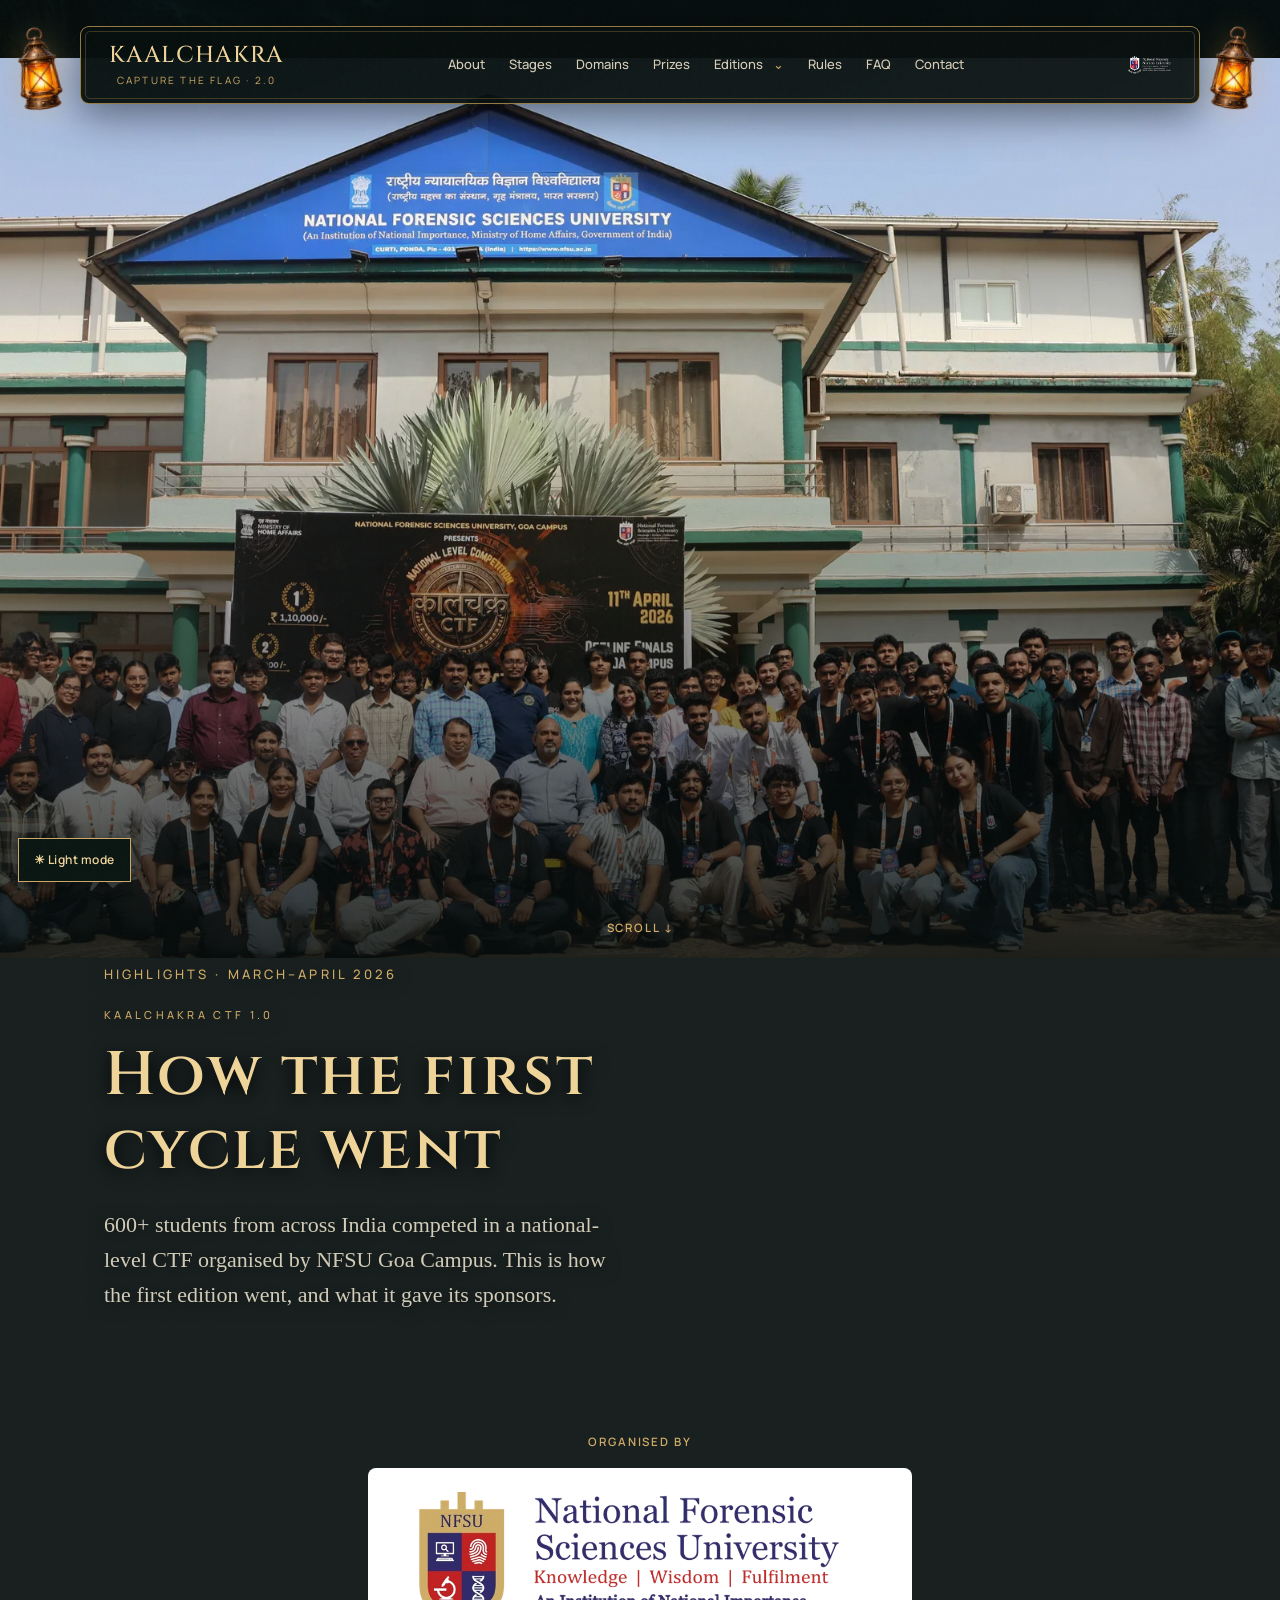
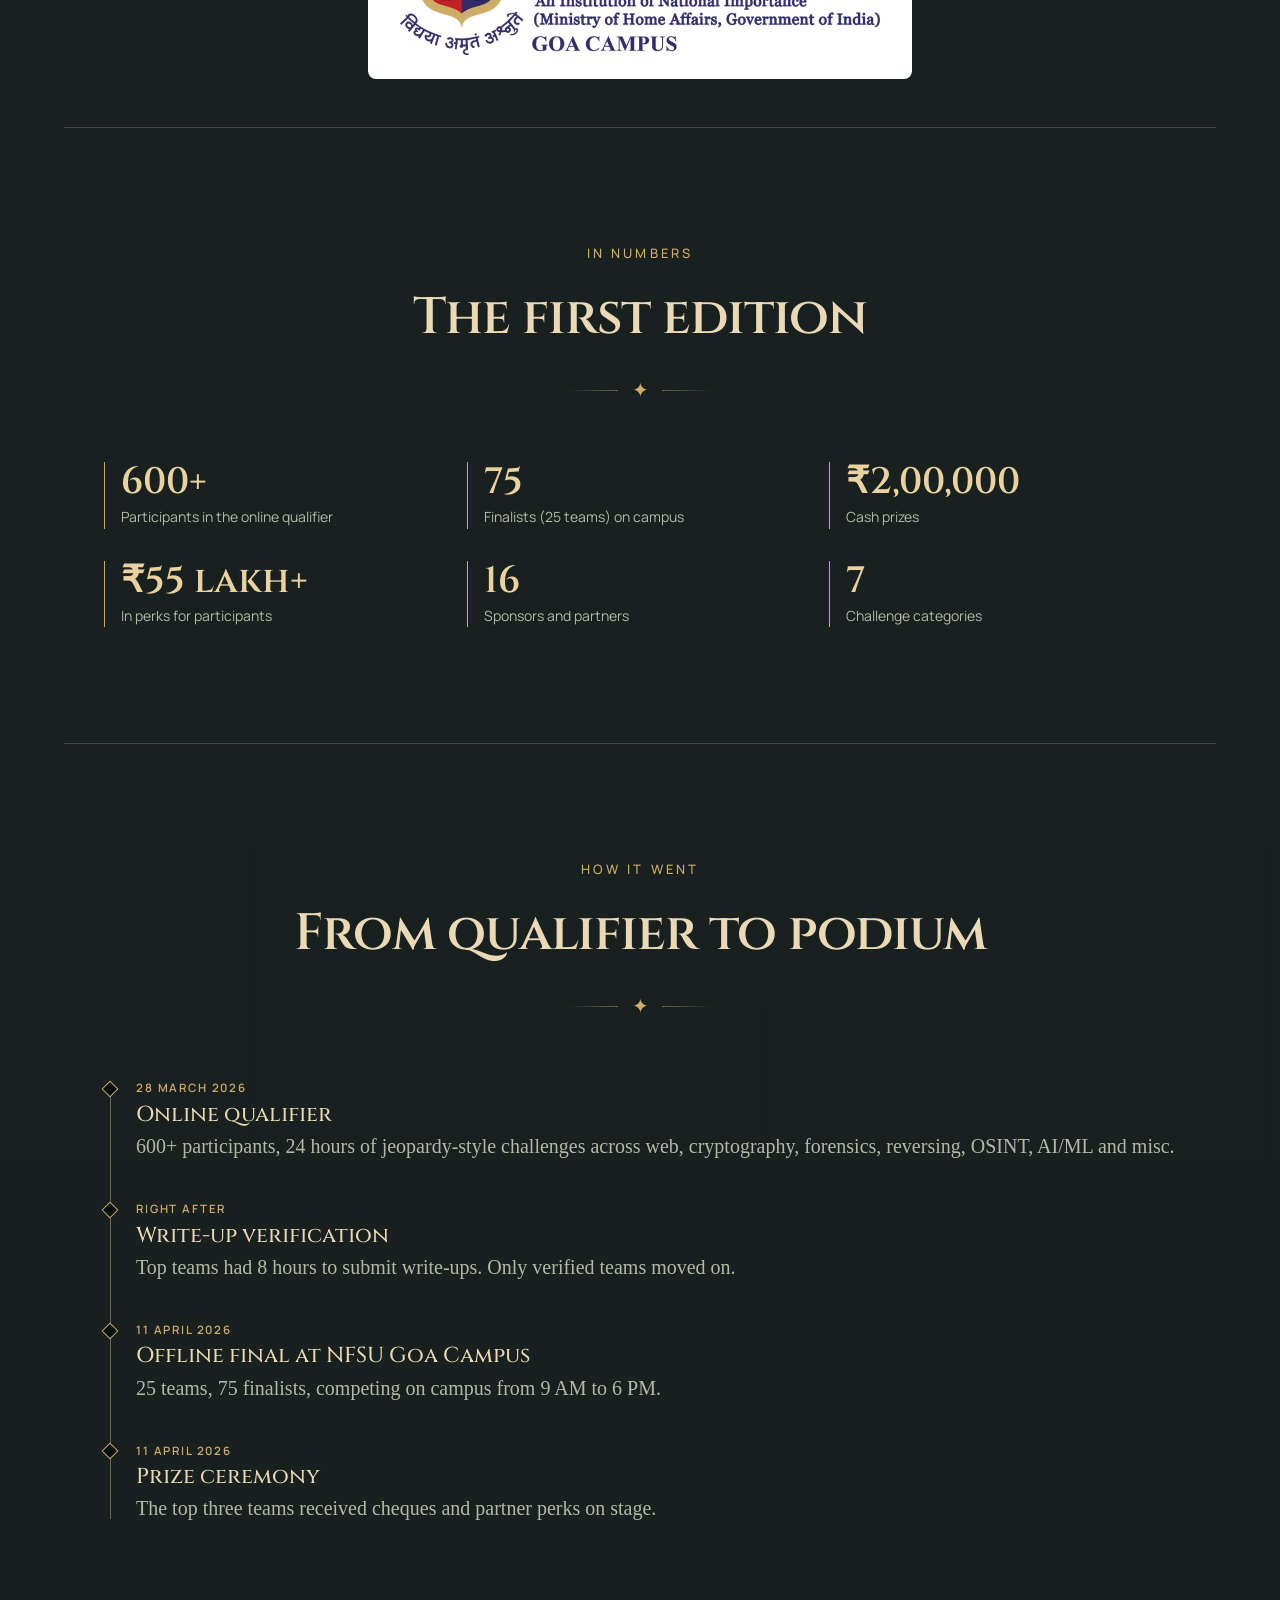
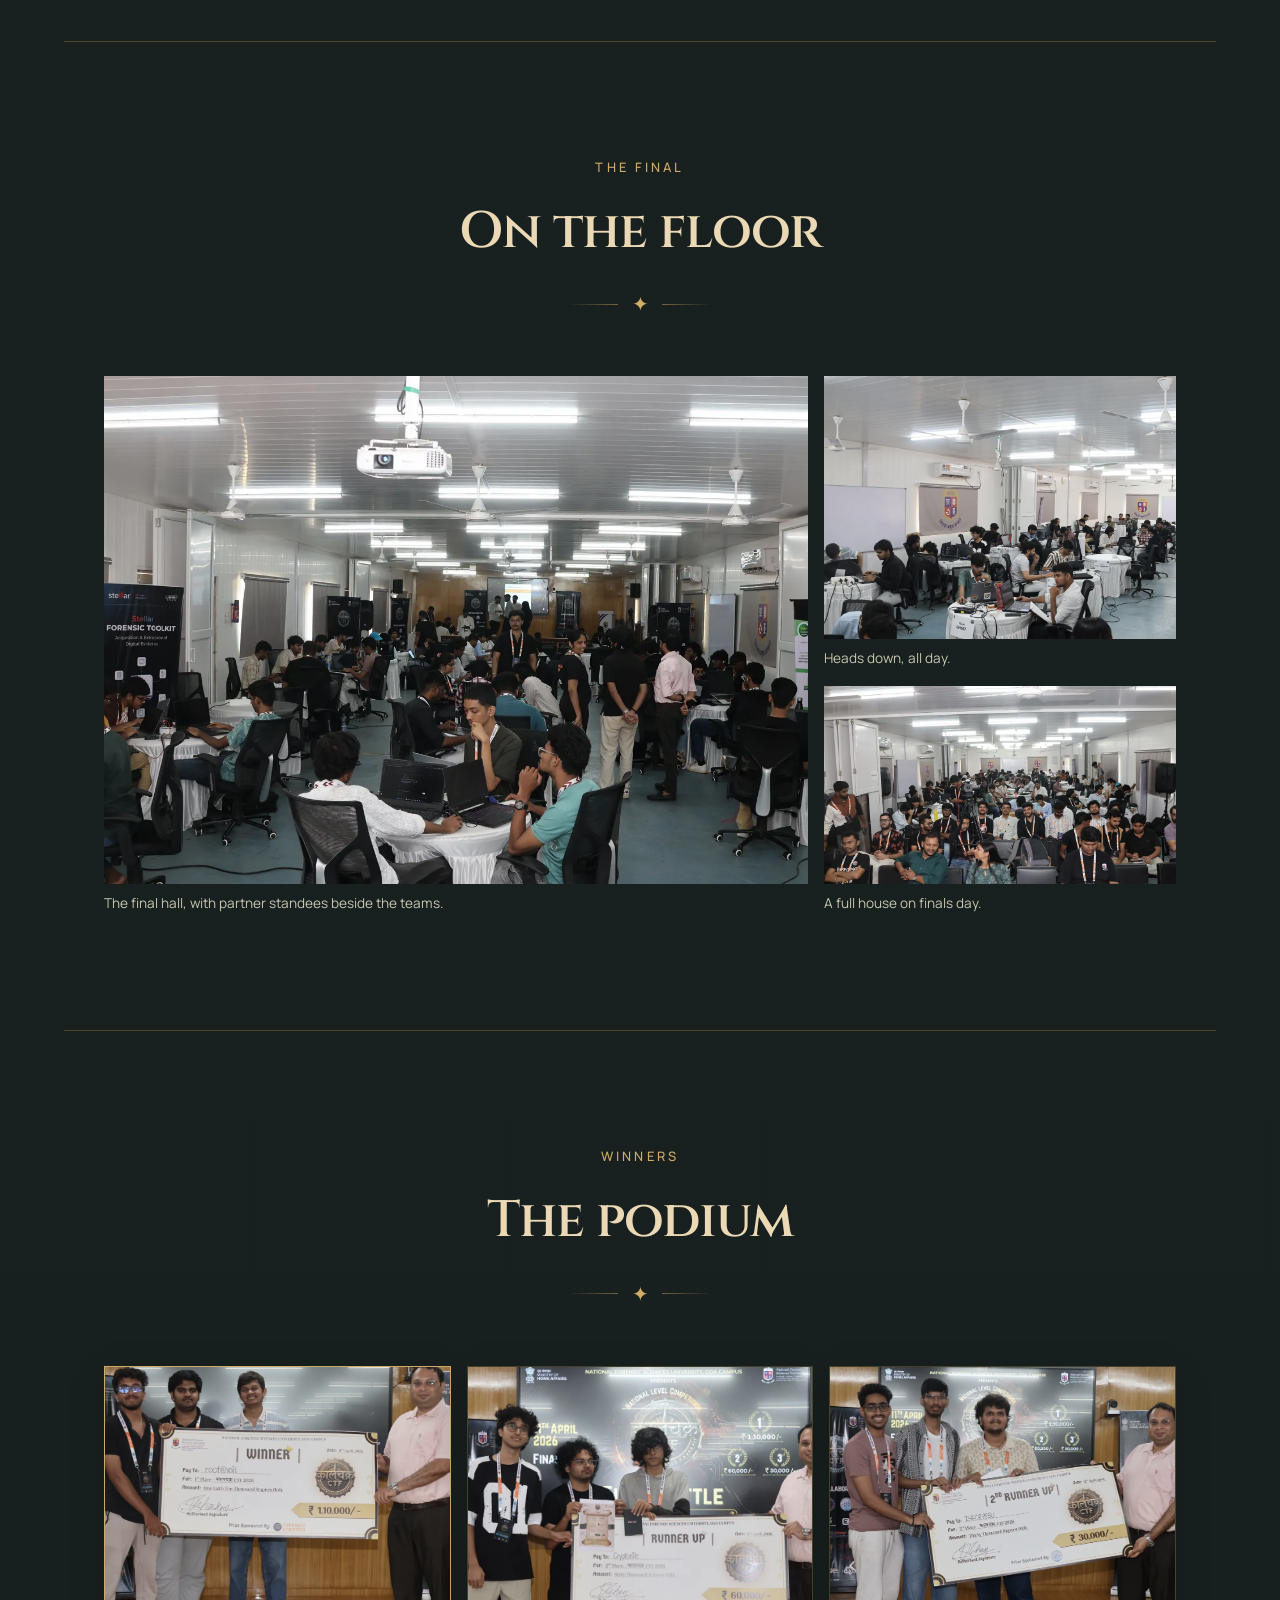
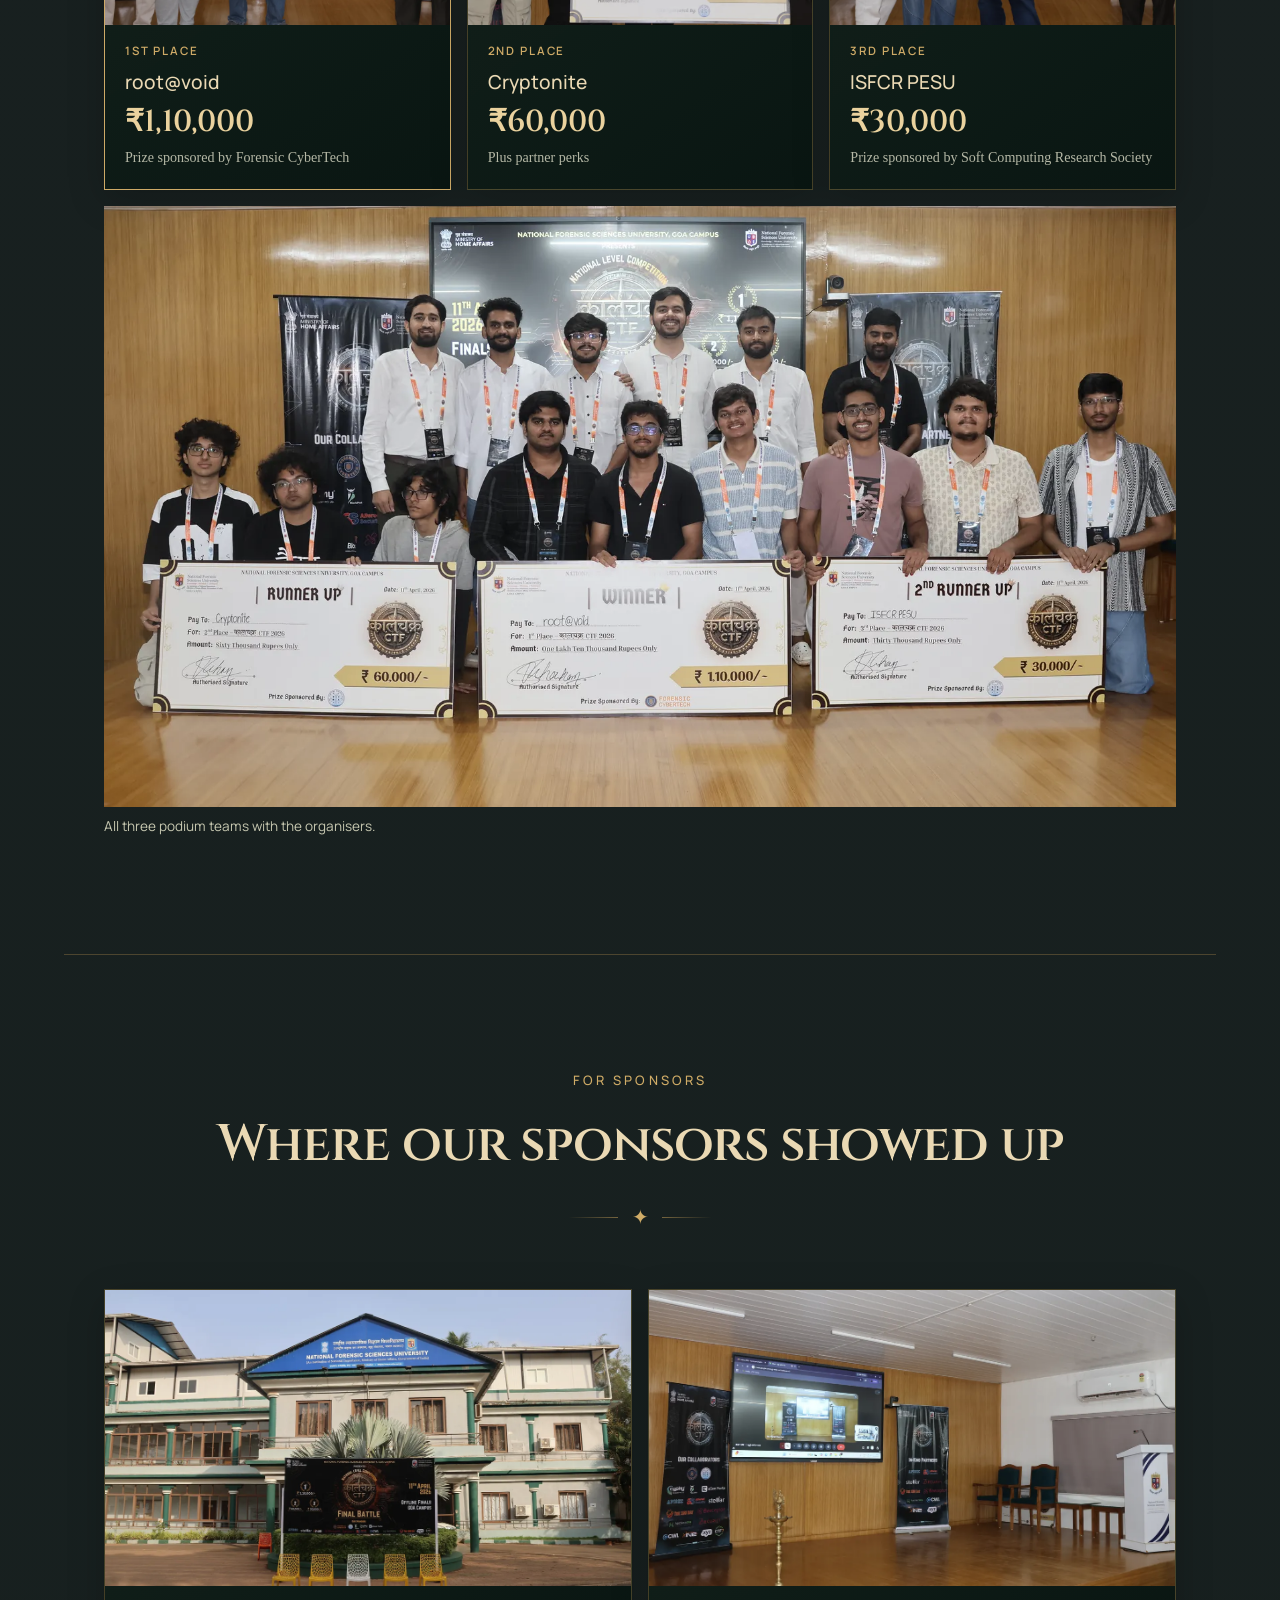
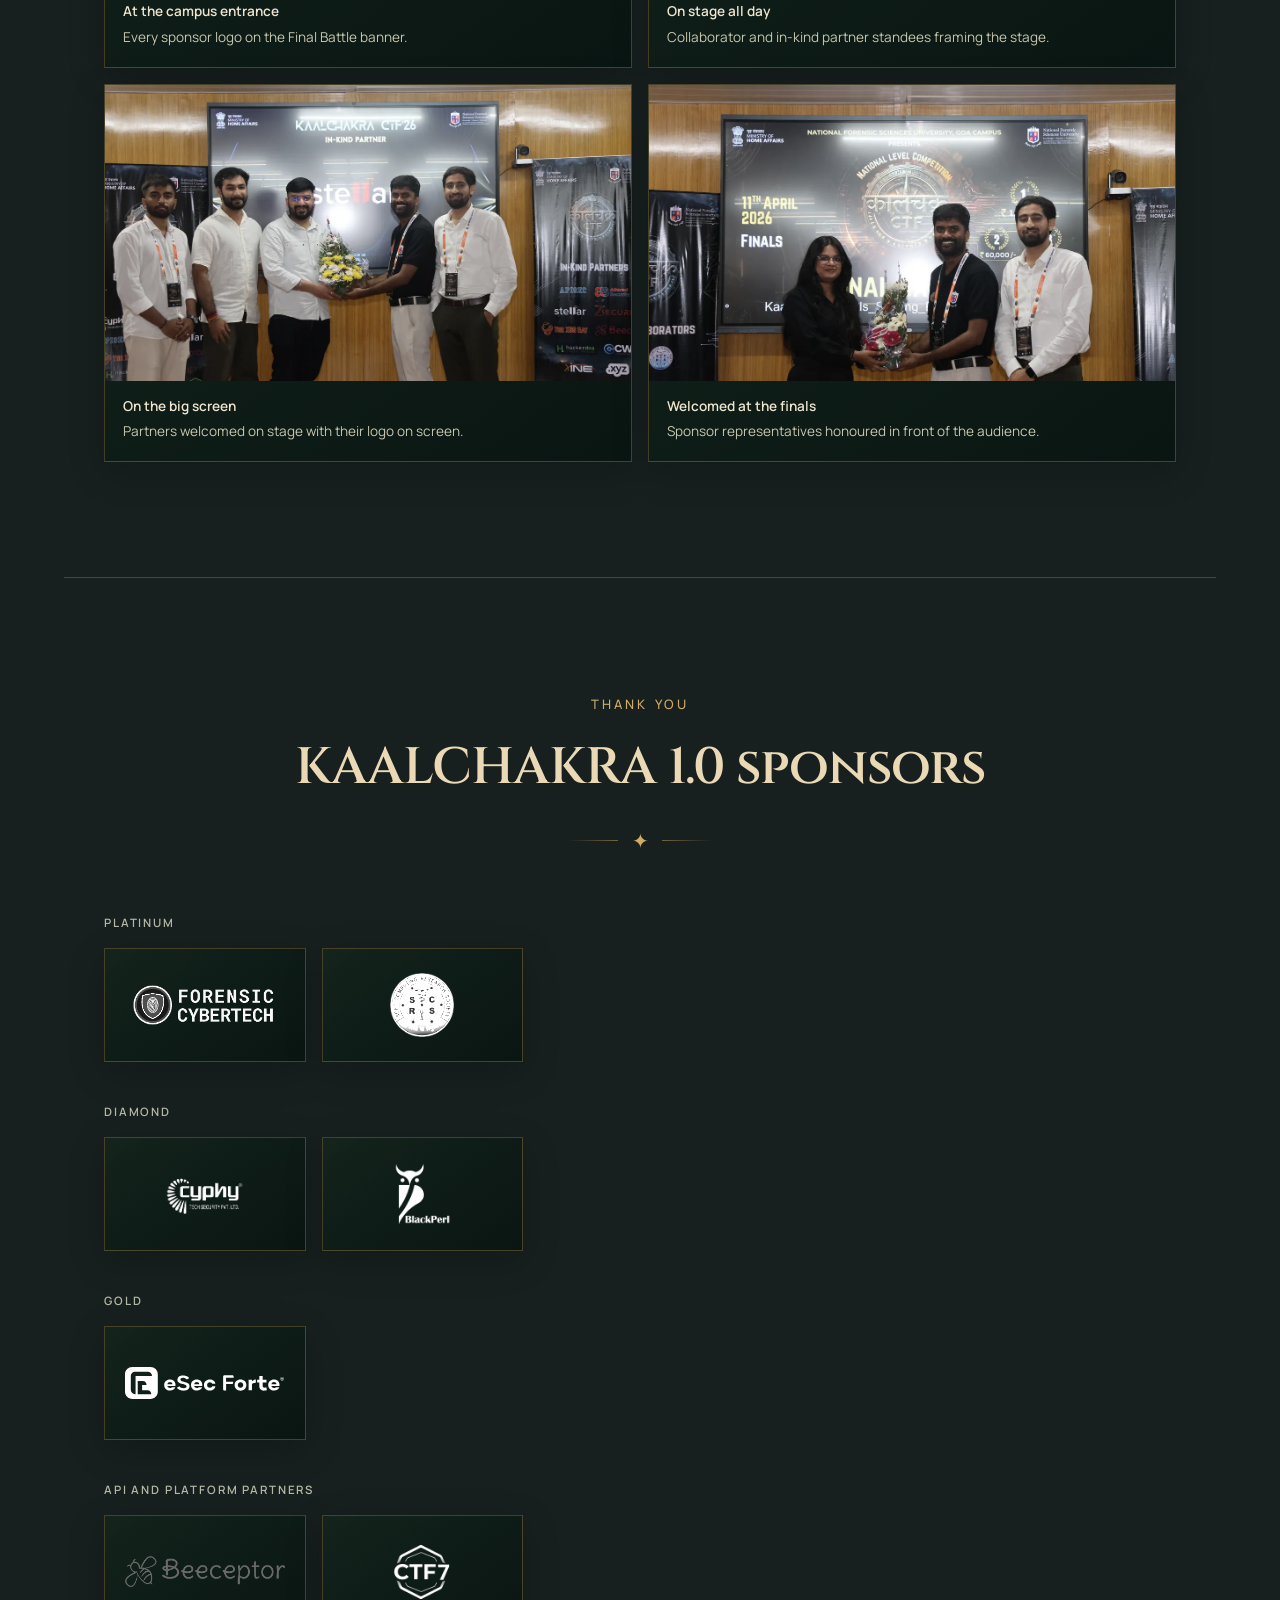
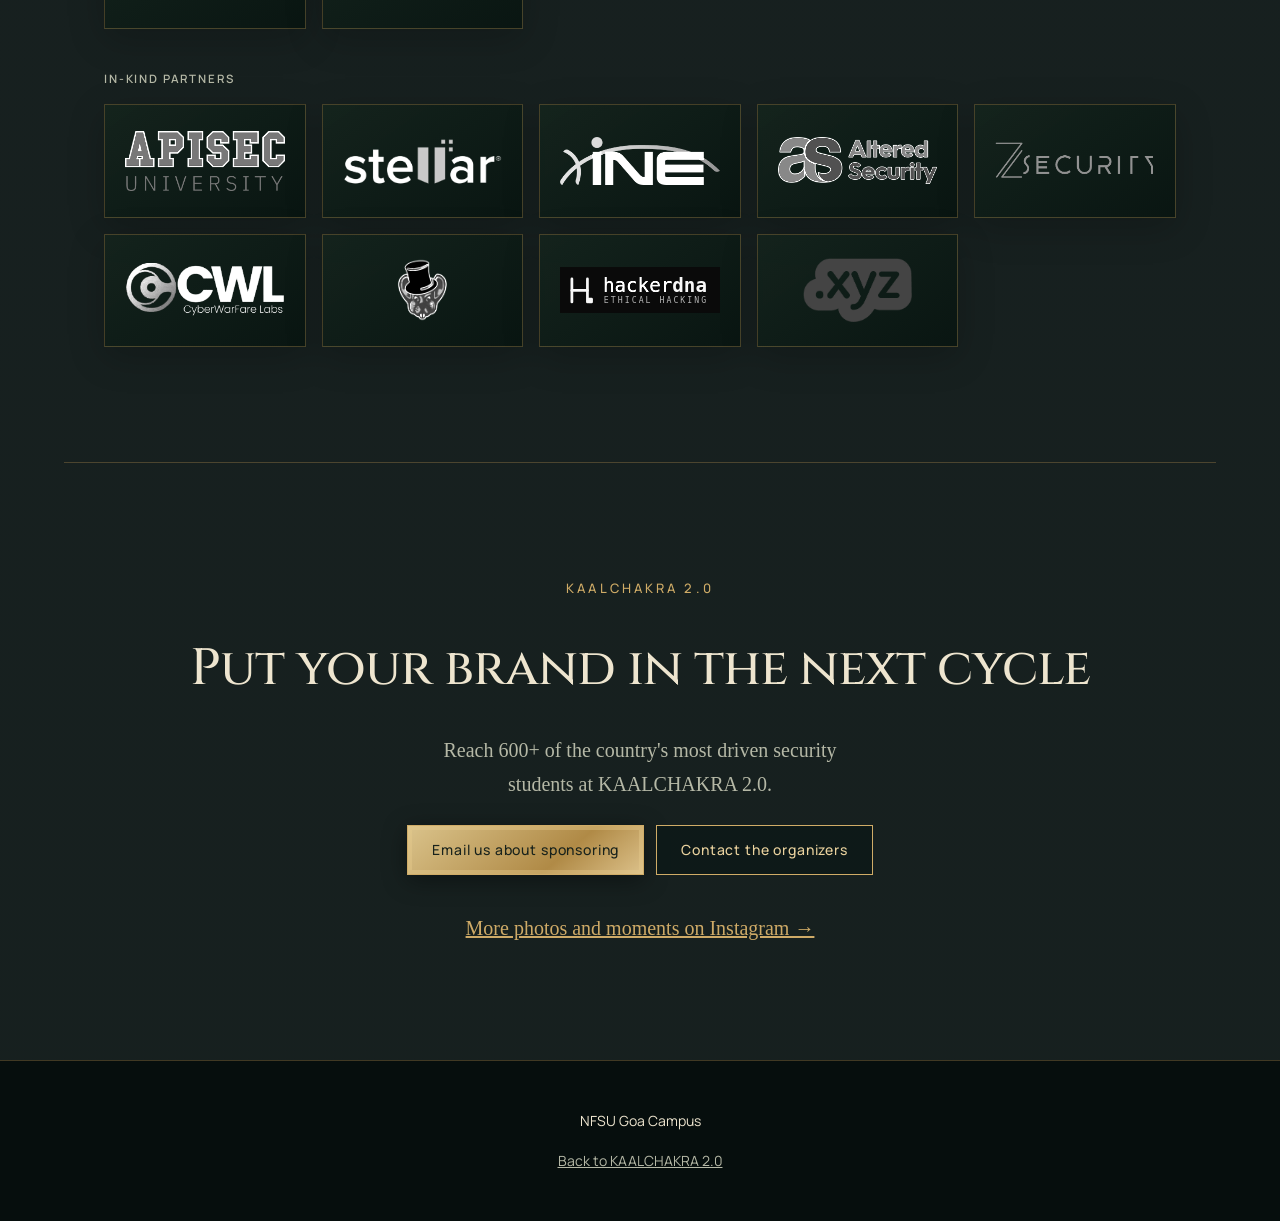
==== commit de99b672: "Add light and dark theme toggle" ====
--- a/1.0/index.html
+++ b/1.0/index.html
@@ -13,7 +13,9 @@
   <link rel="preconnect" href="https://fonts.googleapis.com">
   <link rel="preconnect" href="https://fonts.gstatic.com" crossorigin>
   <link href="https://fonts.googleapis.com/css2?family=Cinzel:wght@400;500;600;700;800&amp;family=IM+Fell+English:ital@0;1&amp;family=Manrope:wght@400;500;600;700&amp;display=swap" rel="stylesheet">
-  <link rel="stylesheet" href="css/style.css">
+  <link rel="stylesheet" href="css/style.css" data-dark="css/style.css" data-light="css/light.css" data-theme-style>
+  <link rel="stylesheet" href="../theme.css">
+  <script src="../theme.js"></script>
   <script src="js/fx.js" defer></script>
 </head>
 <body>
--- a/theme.css
+++ b/theme.css
@@ -0,0 +1,5 @@
+#theme-toggle { position: fixed; left: 18px; bottom: 18px; z-index: 90; min-height: 44px; padding: 9px 15px; border: 1px solid #ceaa67; background: #0b1713; color: #f0d59c; font: 600 12px/1.4 'Manrope', Arial, sans-serif; letter-spacing: .04em; cursor: pointer; box-shadow: 0 4px 15px #0006; }
+#theme-toggle:hover { filter: brightness(1.2); }
+#theme-toggle:focus-visible { outline: 2px solid #ceaa67; outline-offset: 3px; }
+html[data-theme="light"] #theme-toggle { background: #fff8e7; color: #36271c; border-color: #8c5e2a; box-shadow: 0 4px 15px #54392733; }
+@media (max-width: 700px) { #theme-toggle { left: 12px; bottom: 12px; font-size: 11px; padding: 8px 12px; } }
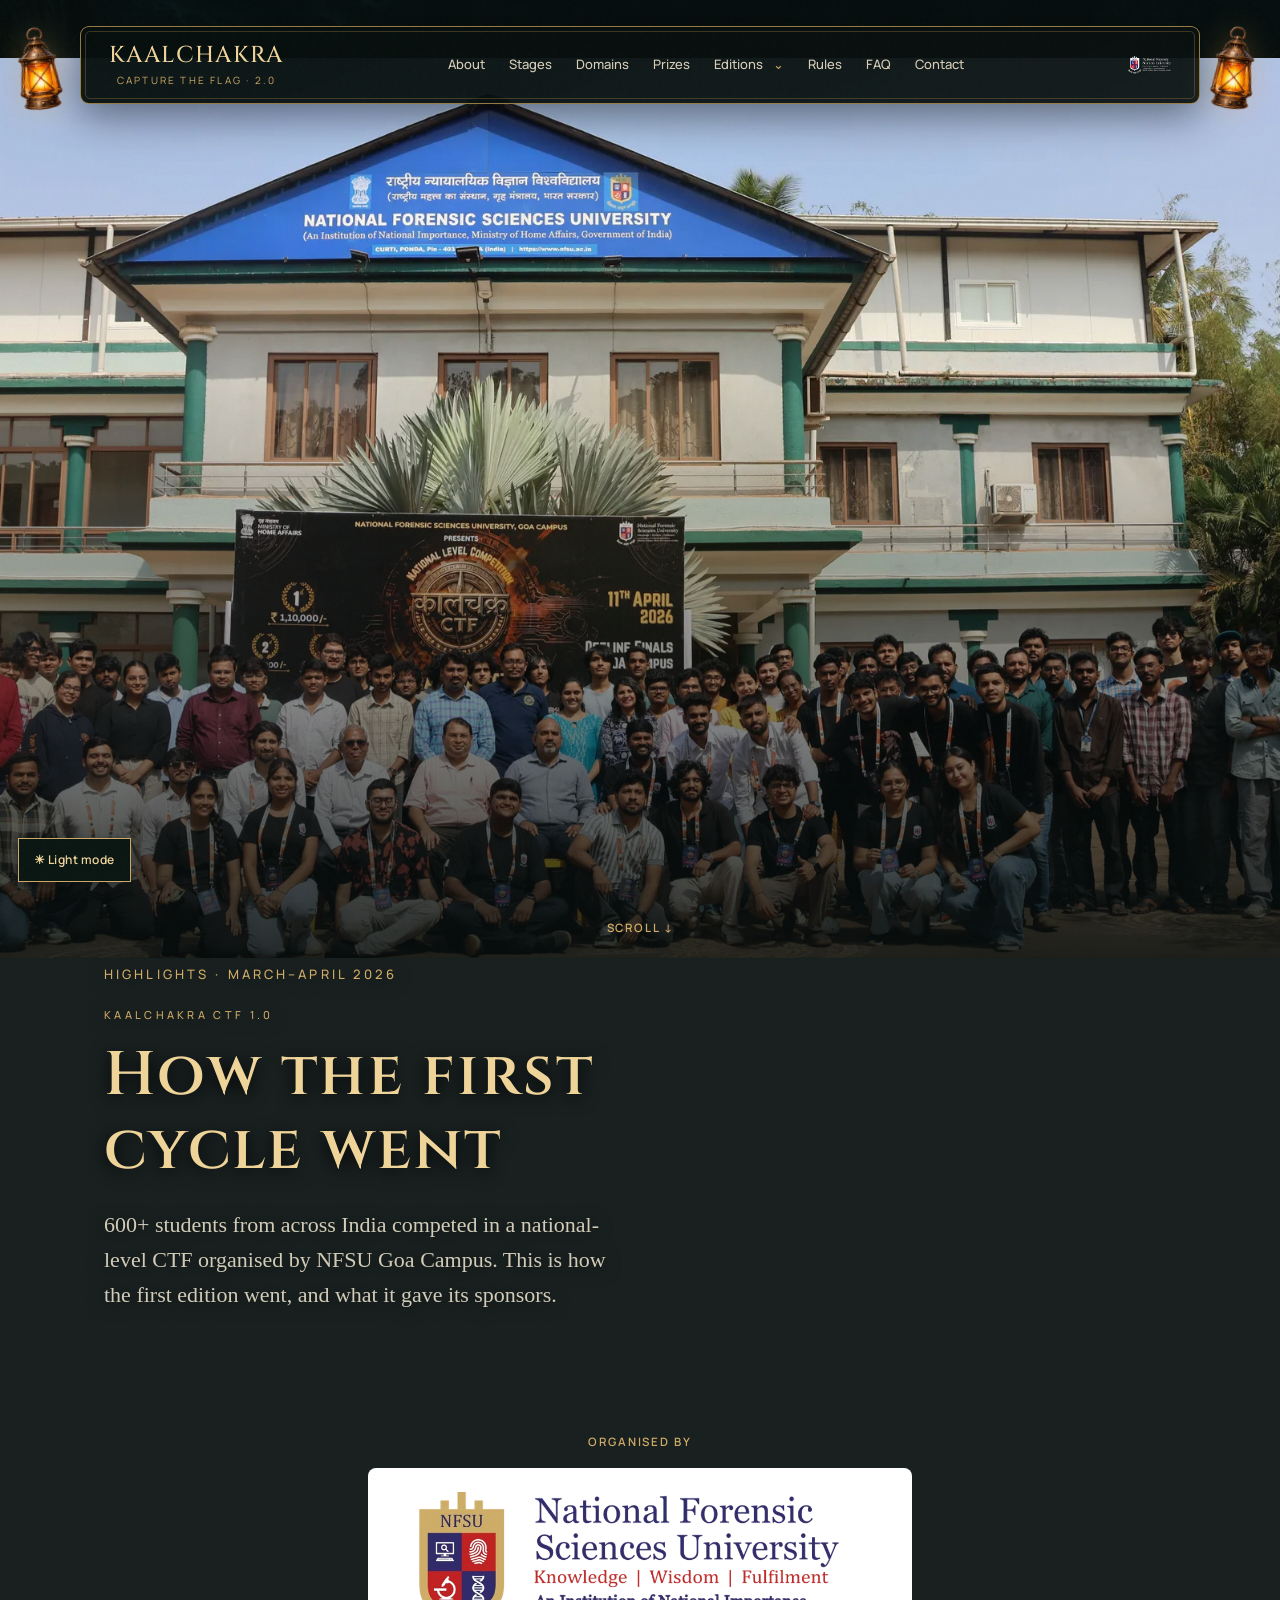
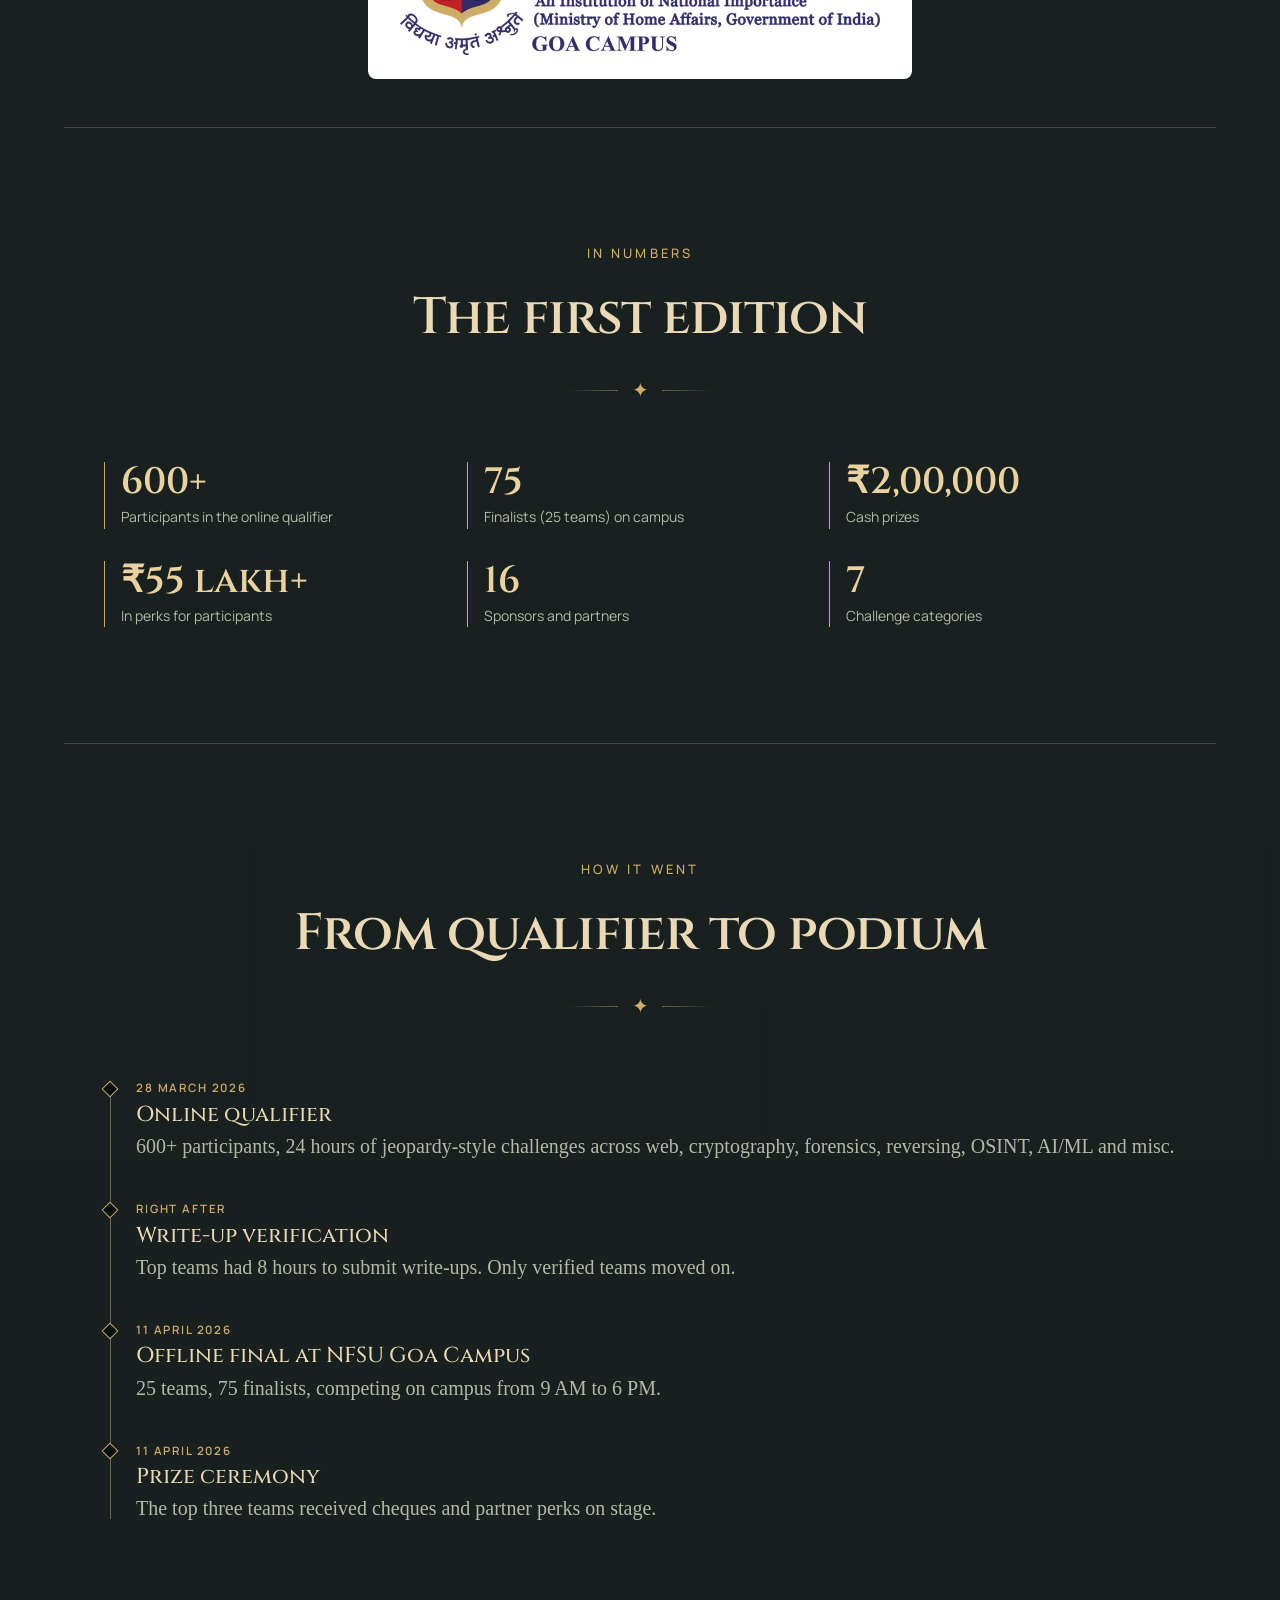
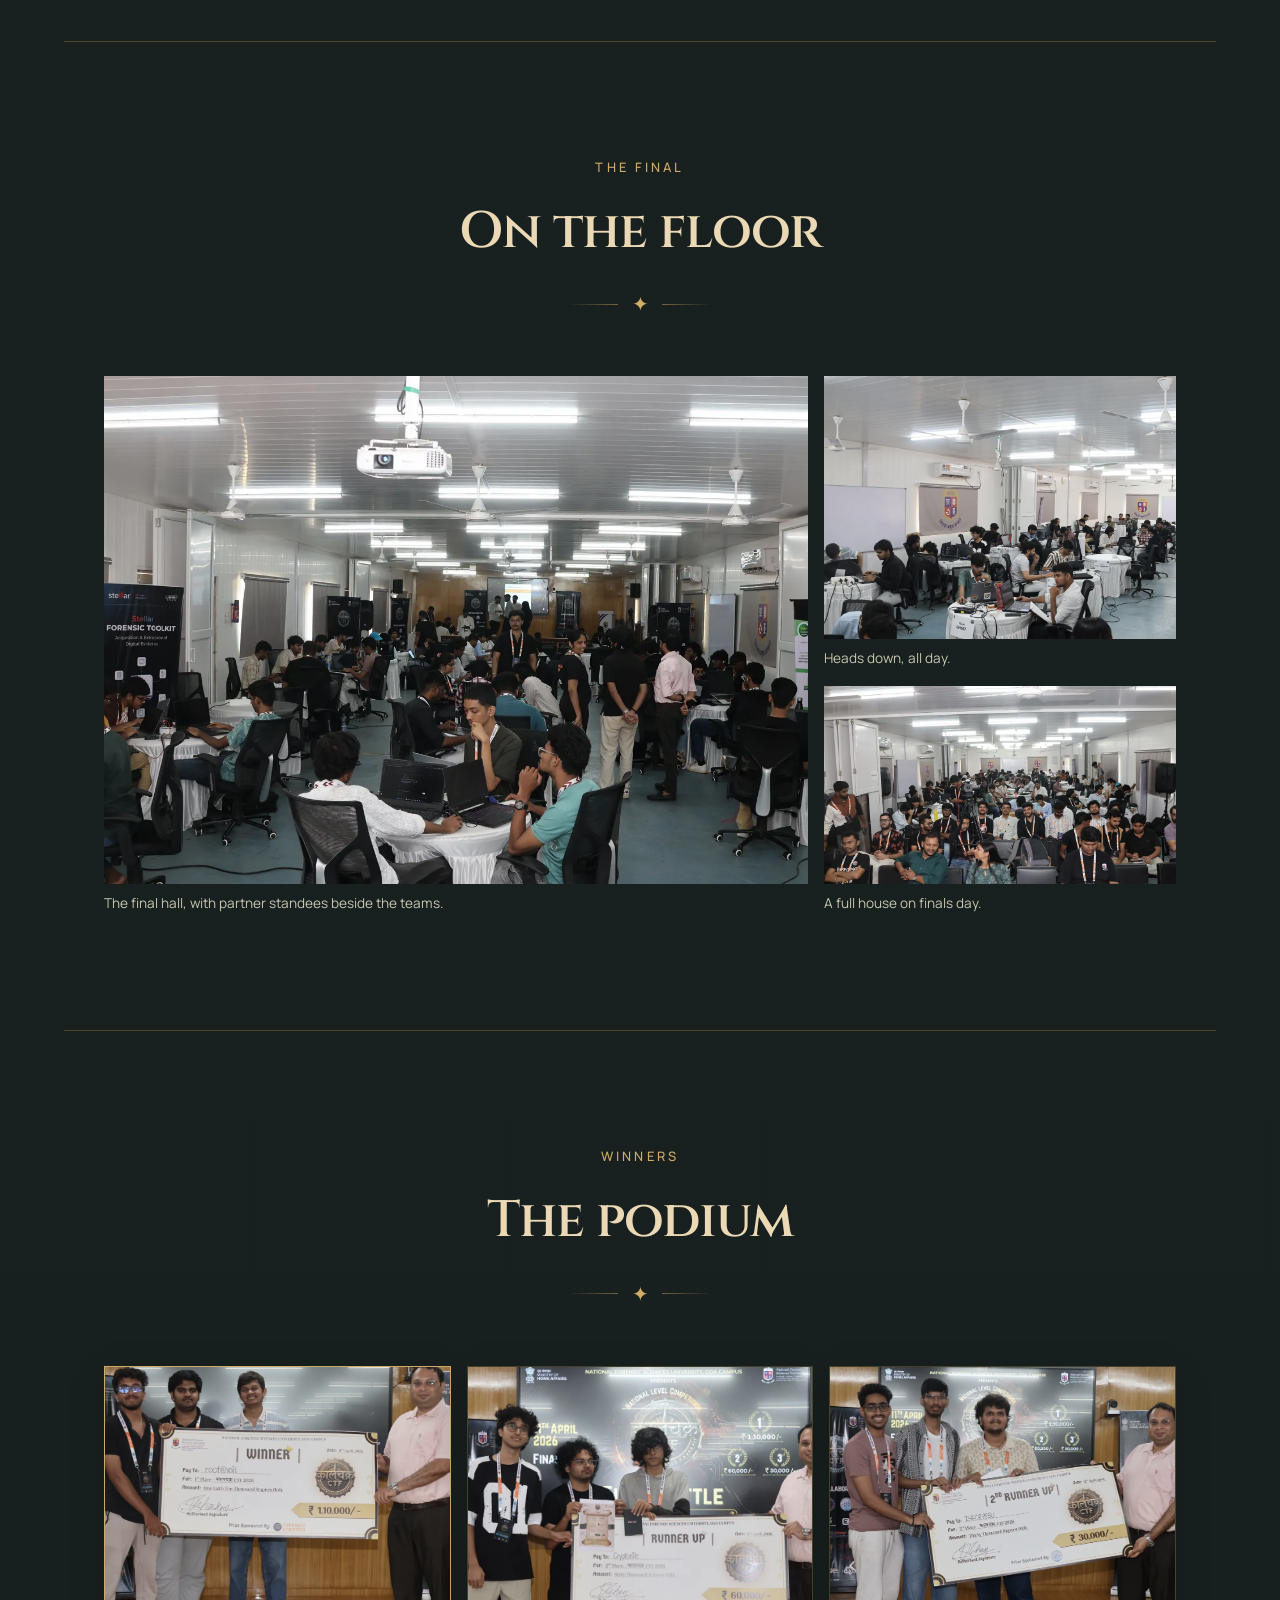
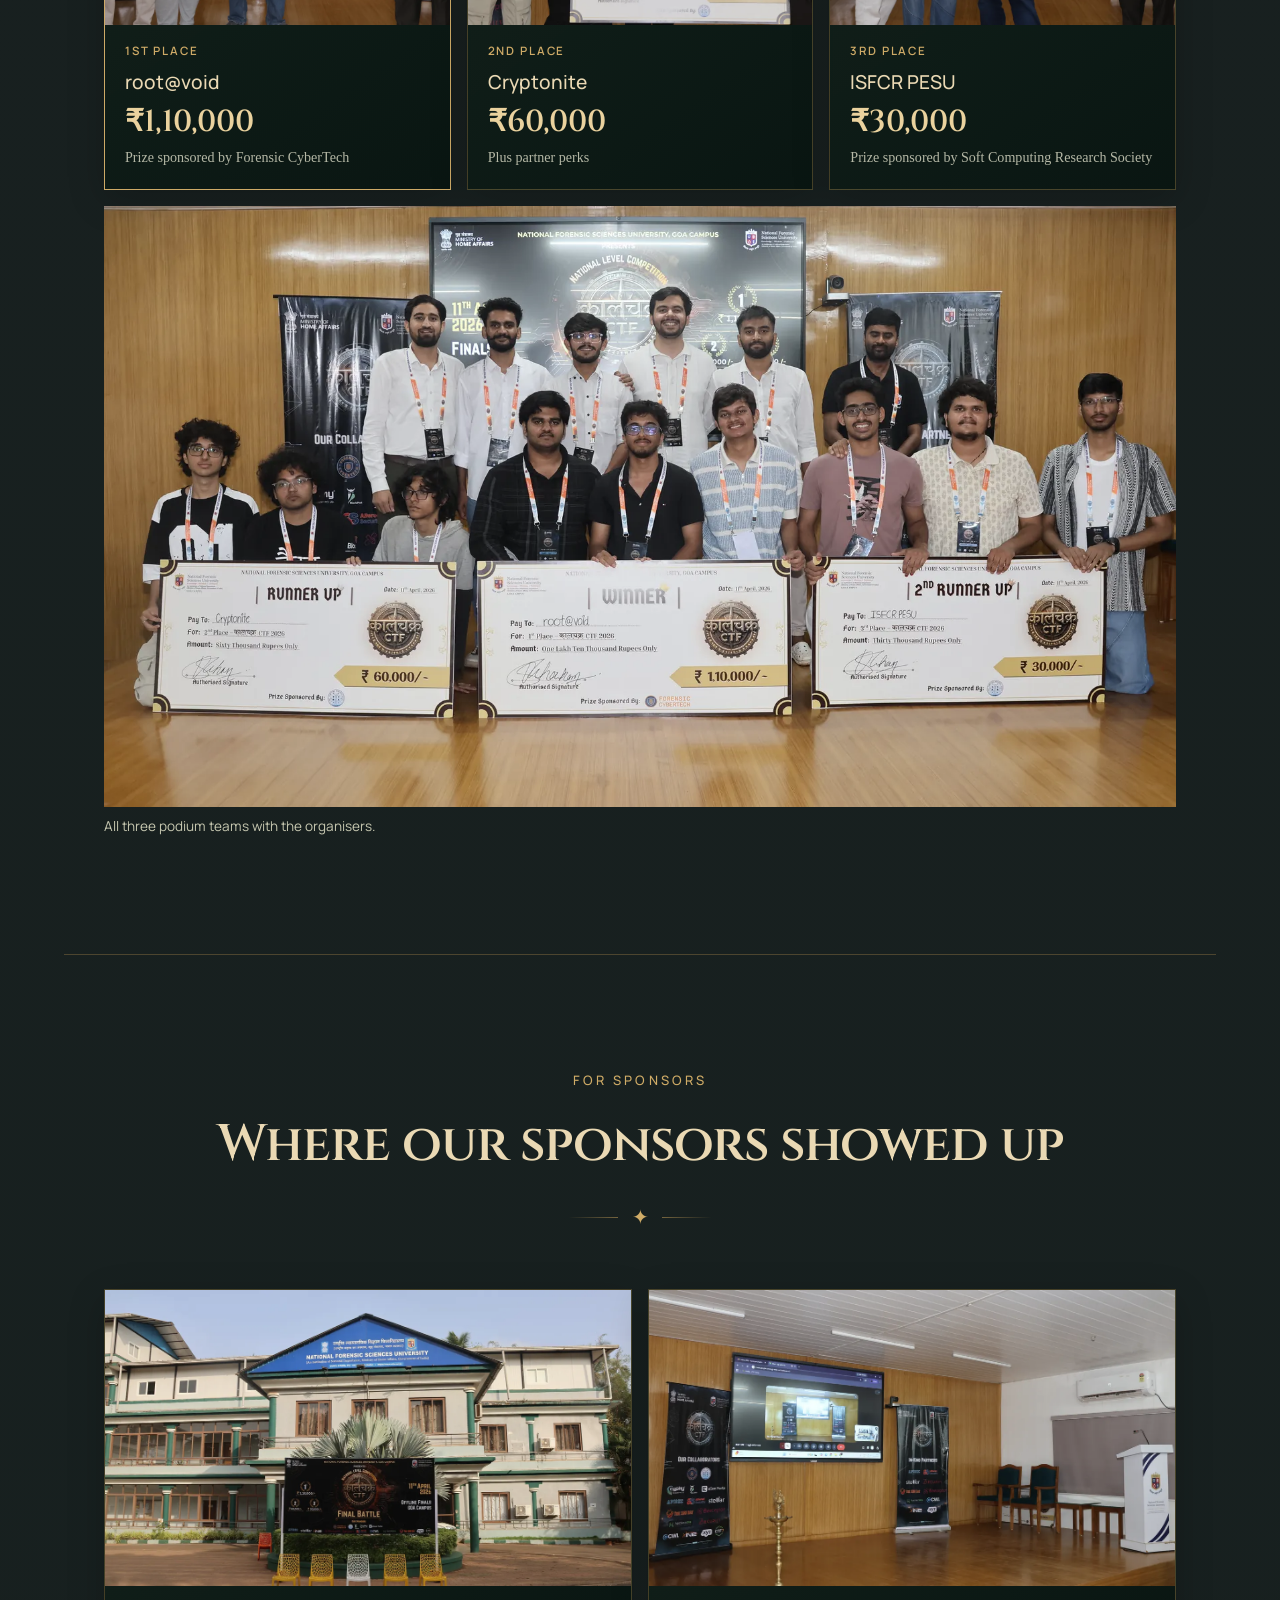
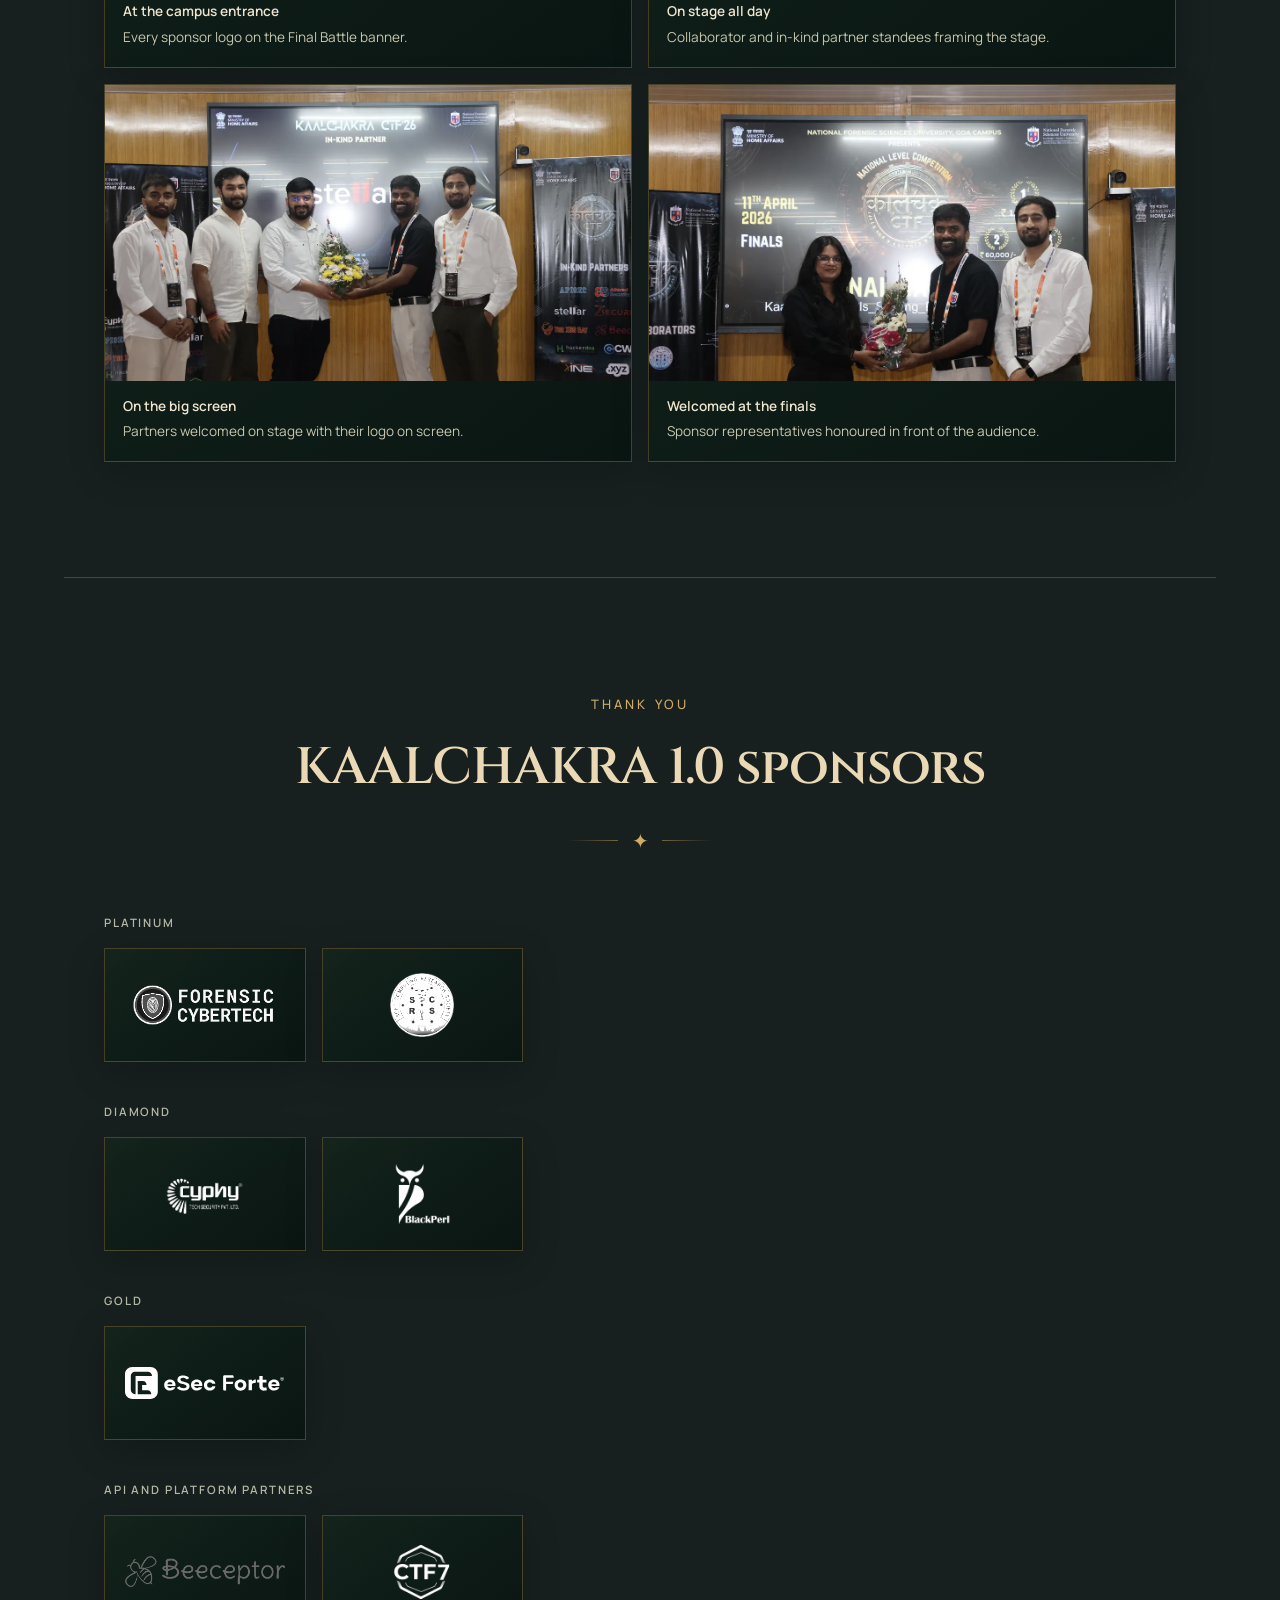
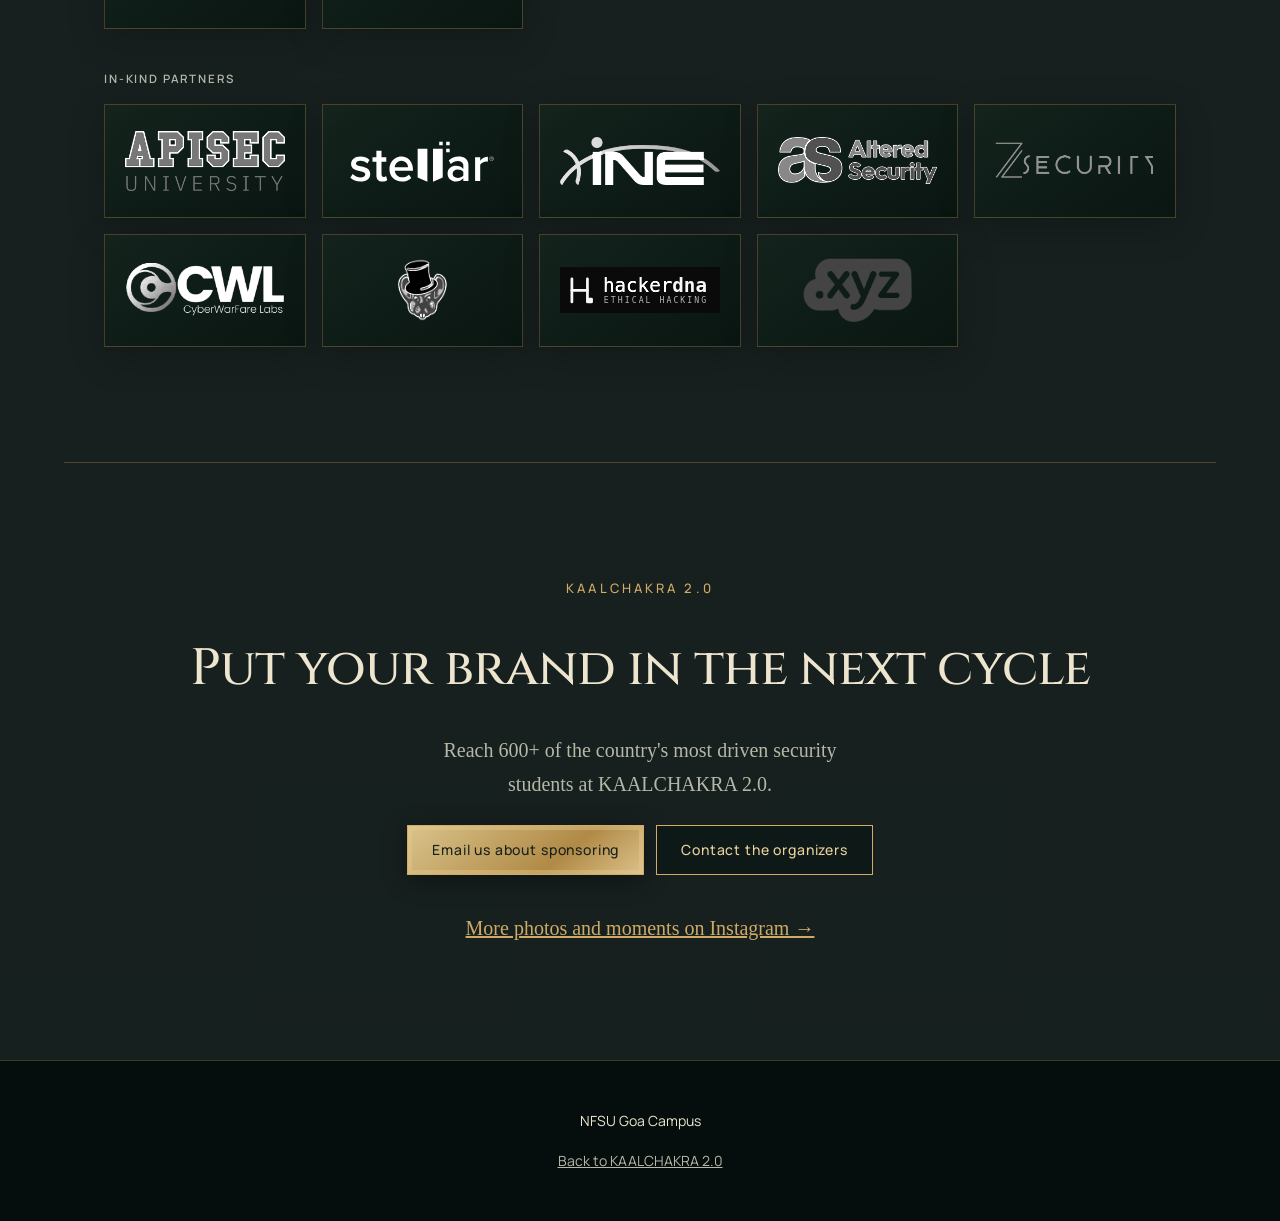
==== commit 0d8ad918: "Reveal Stellar logo colors on hover in dark mode" ====
--- a/1.0/index.html
+++ b/1.0/index.html
@@ -131,7 +131,7 @@
       </ul></div>
       <div class="tier"><h3 class="caps">In-kind partners</h3><ul class="grid logos">
         <li><a class="card logo" href="https://www.apisecuniversity.com/" target="_blank" rel="noopener"><img src="img/sponsors/apisec.png" alt="APIsec University" loading="lazy"></a></li>
-        <li><a class="card logo logo-invert" href="https://www.stellarinfo.com/" target="_blank" rel="noopener"><img src="img/sponsors/stellar.png" alt="Stellar Data Recovery" loading="lazy"></a></li>
+        <li><a class="card logo logo-invert" href="https://www.stellarinfo.com/" target="_blank" rel="noopener"><img class="stellar-logo" src="../images/sponsors/stellar-dark.svg" data-dark-src="../images/sponsors/stellar-dark.svg" data-light-src="img/sponsors/stellar.png" alt="Stellar Data Recovery" loading="lazy"></a></li>
         <li><a class="card logo" href="https://ine.com/" target="_blank" rel="noopener"><img src="img/sponsors/ine.png" alt="INE" loading="lazy"></a></li>
         <li><a class="card logo" href="https://www.alteredsecurity.com/" target="_blank" rel="noopener"><img src="img/sponsors/altered-security.png" alt="Altered Security" loading="lazy"></a></li>
         <li><a class="card logo" href="https://zsecurity.org/" target="_blank" rel="noopener"><img src="img/sponsors/zsecurity.png" alt="zSecurity" loading="lazy"></a></li>
--- a/theme.css
+++ b/theme.css
@@ -3,3 +3,6 @@
 #theme-toggle:focus-visible { outline: 2px solid #ceaa67; outline-offset: 3px; }
 html[data-theme="light"] #theme-toggle { background: #fff8e7; color: #36271c; border-color: #8c5e2a; box-shadow: 0 4px 15px #54392733; }
 @media (max-width: 700px) { #theme-toggle { left: 12px; bottom: 12px; font-size: 11px; padding: 8px 12px; } }
+
+html[data-theme="dark"] img.stellar-logo { filter: brightness(0) invert(1); }
+html[data-theme="dark"] a:is(:hover, :focus-visible) img.stellar-logo { filter: none; }
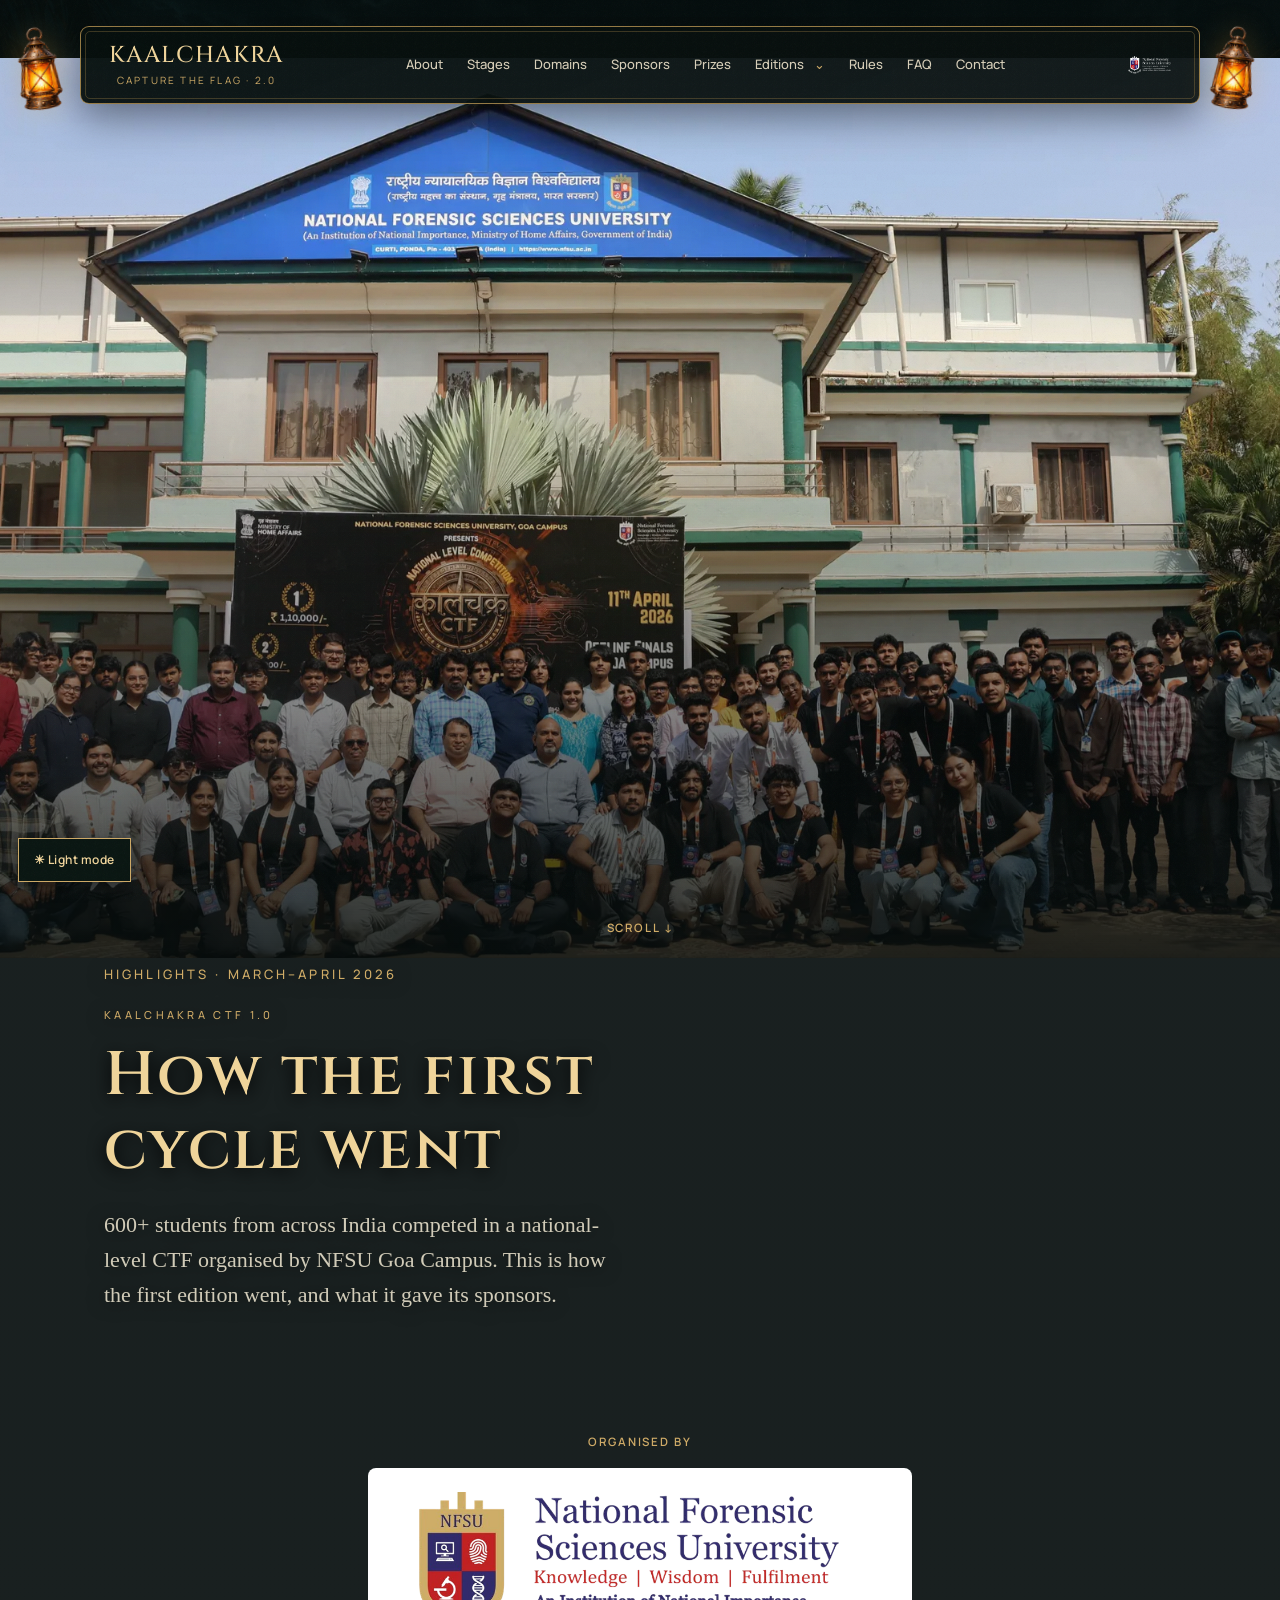
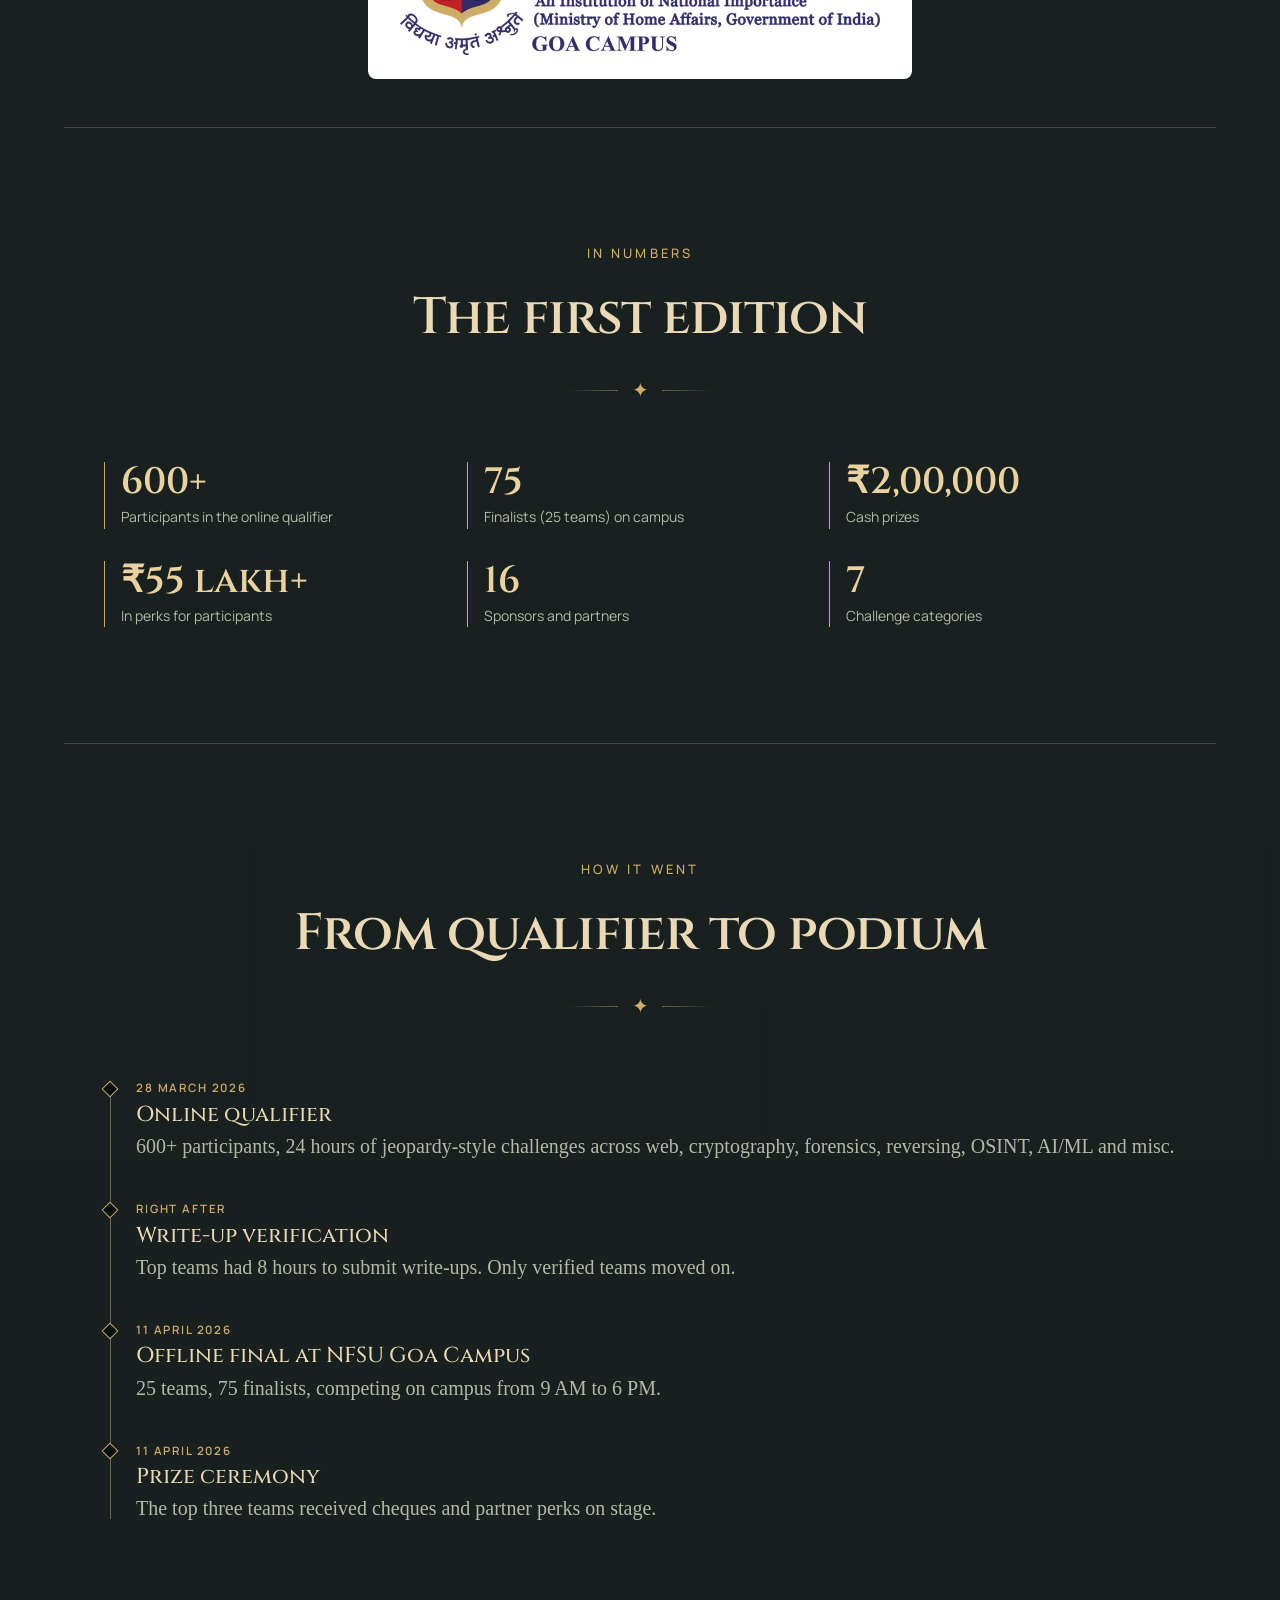
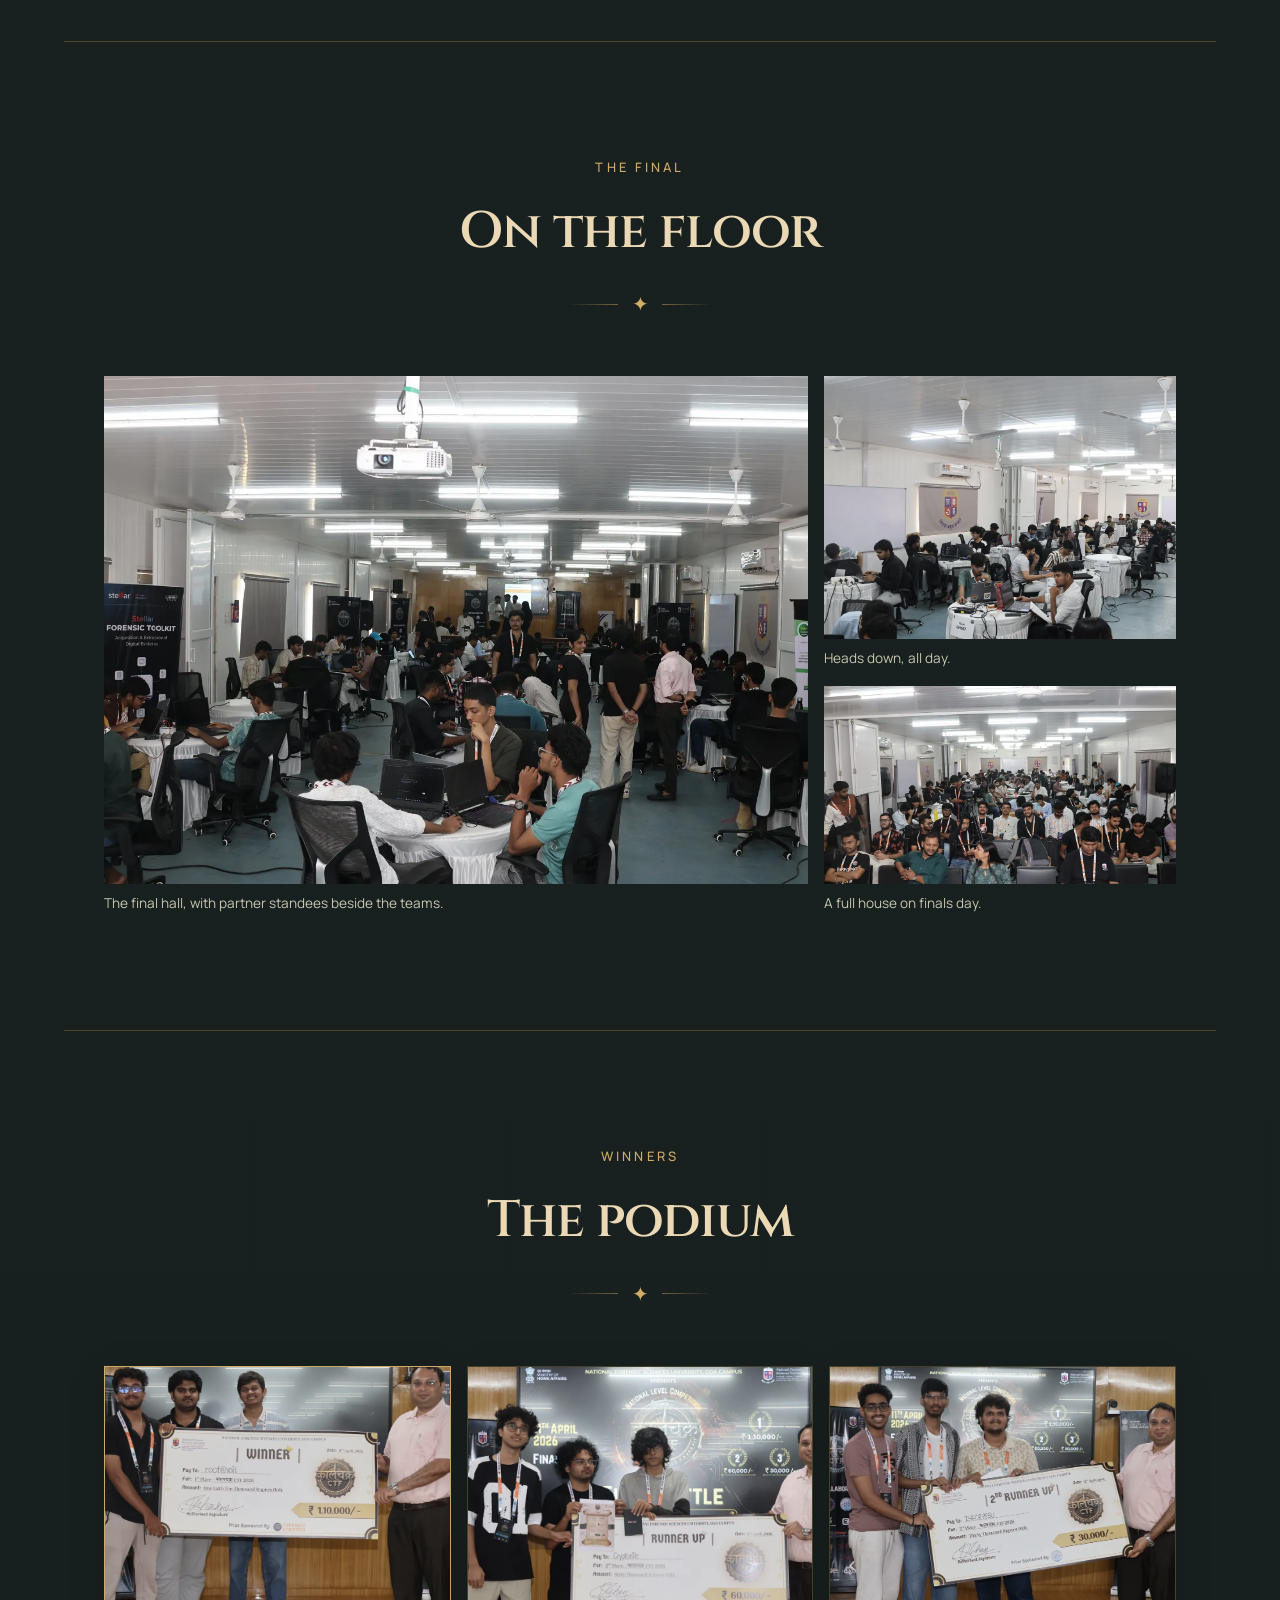
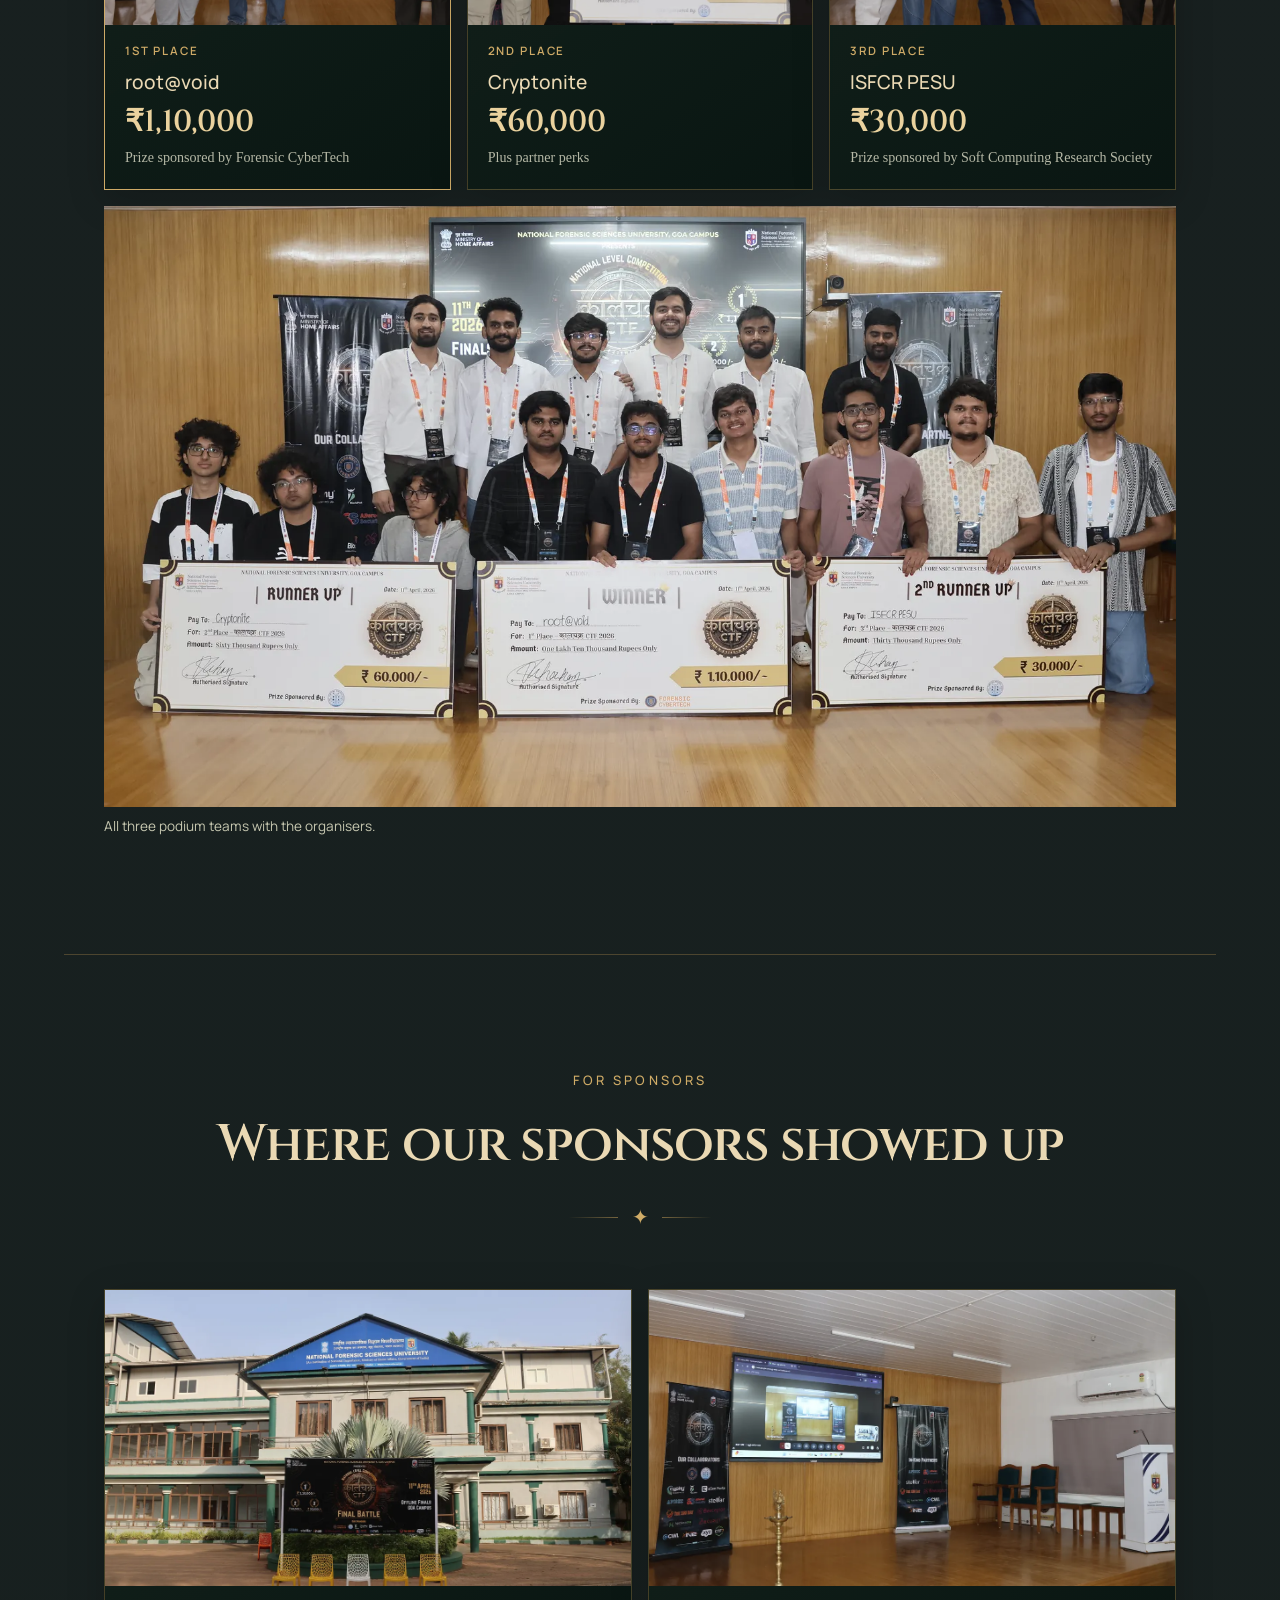
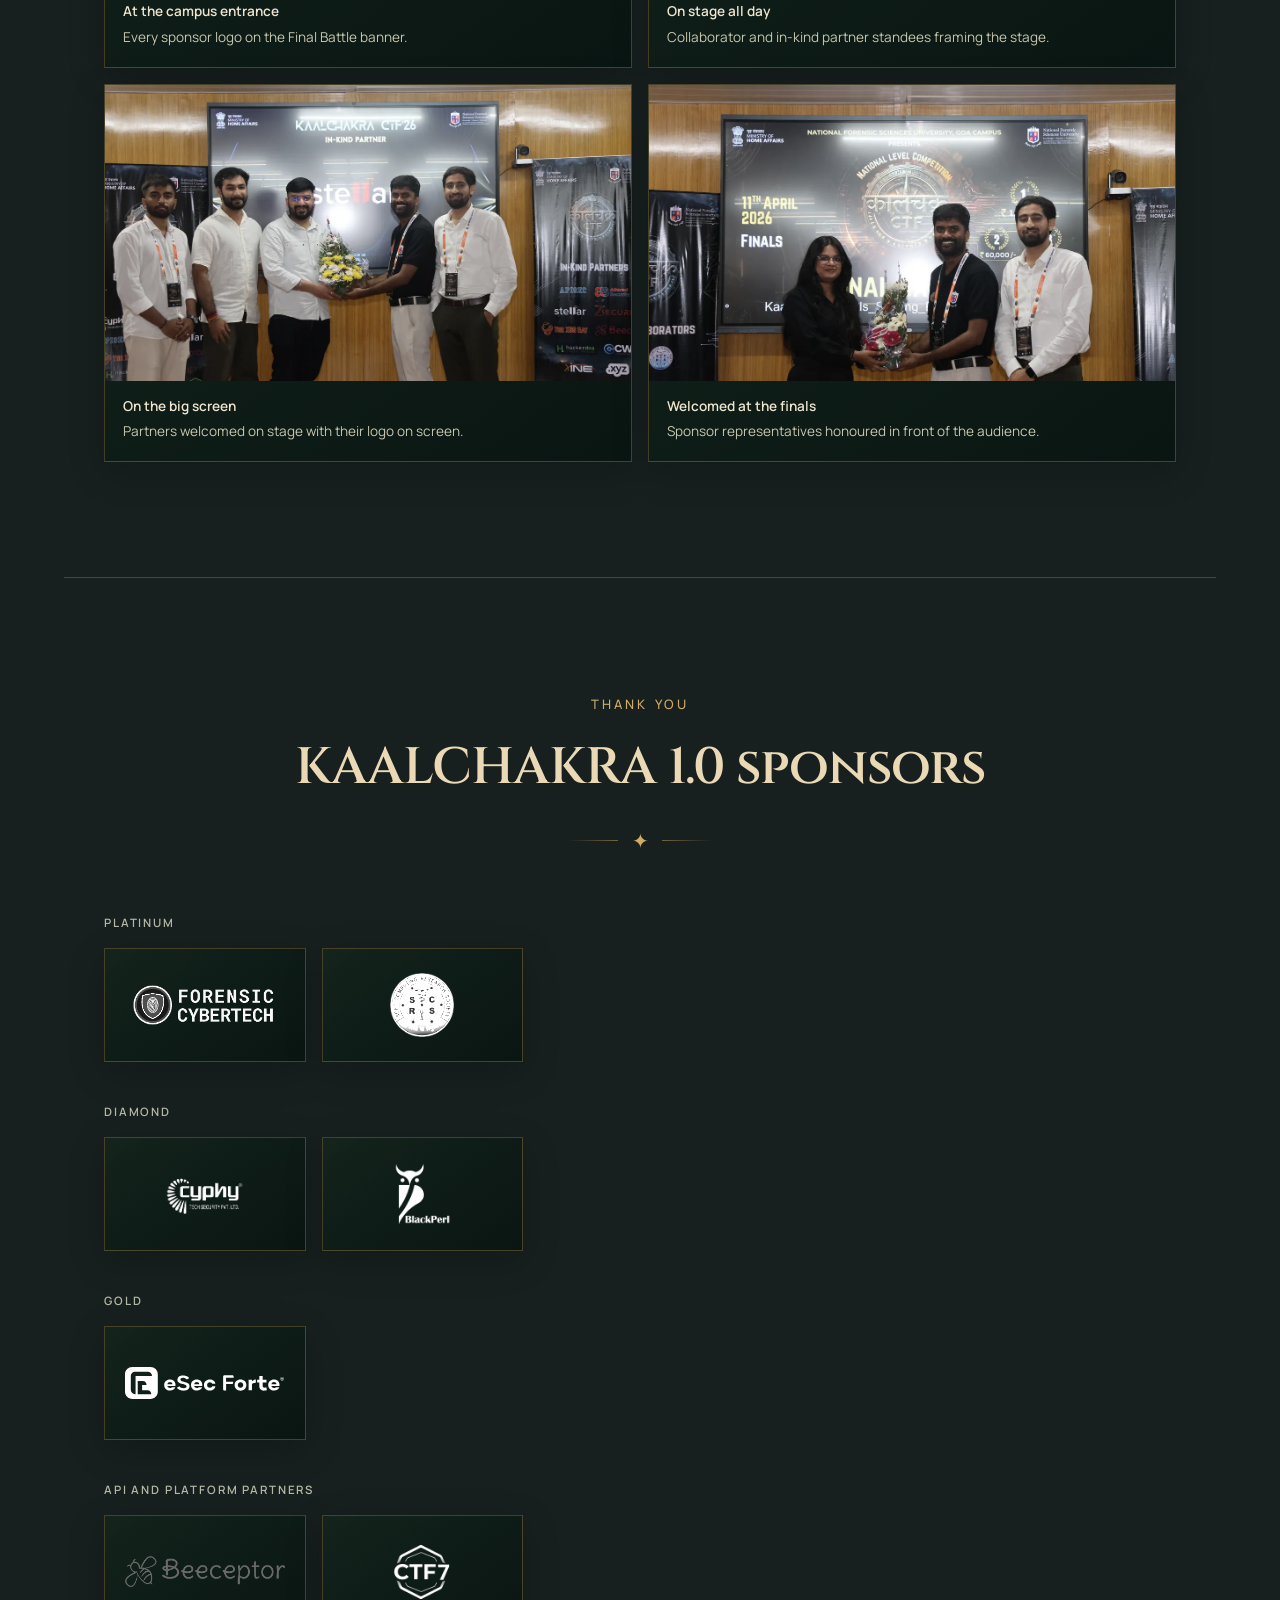
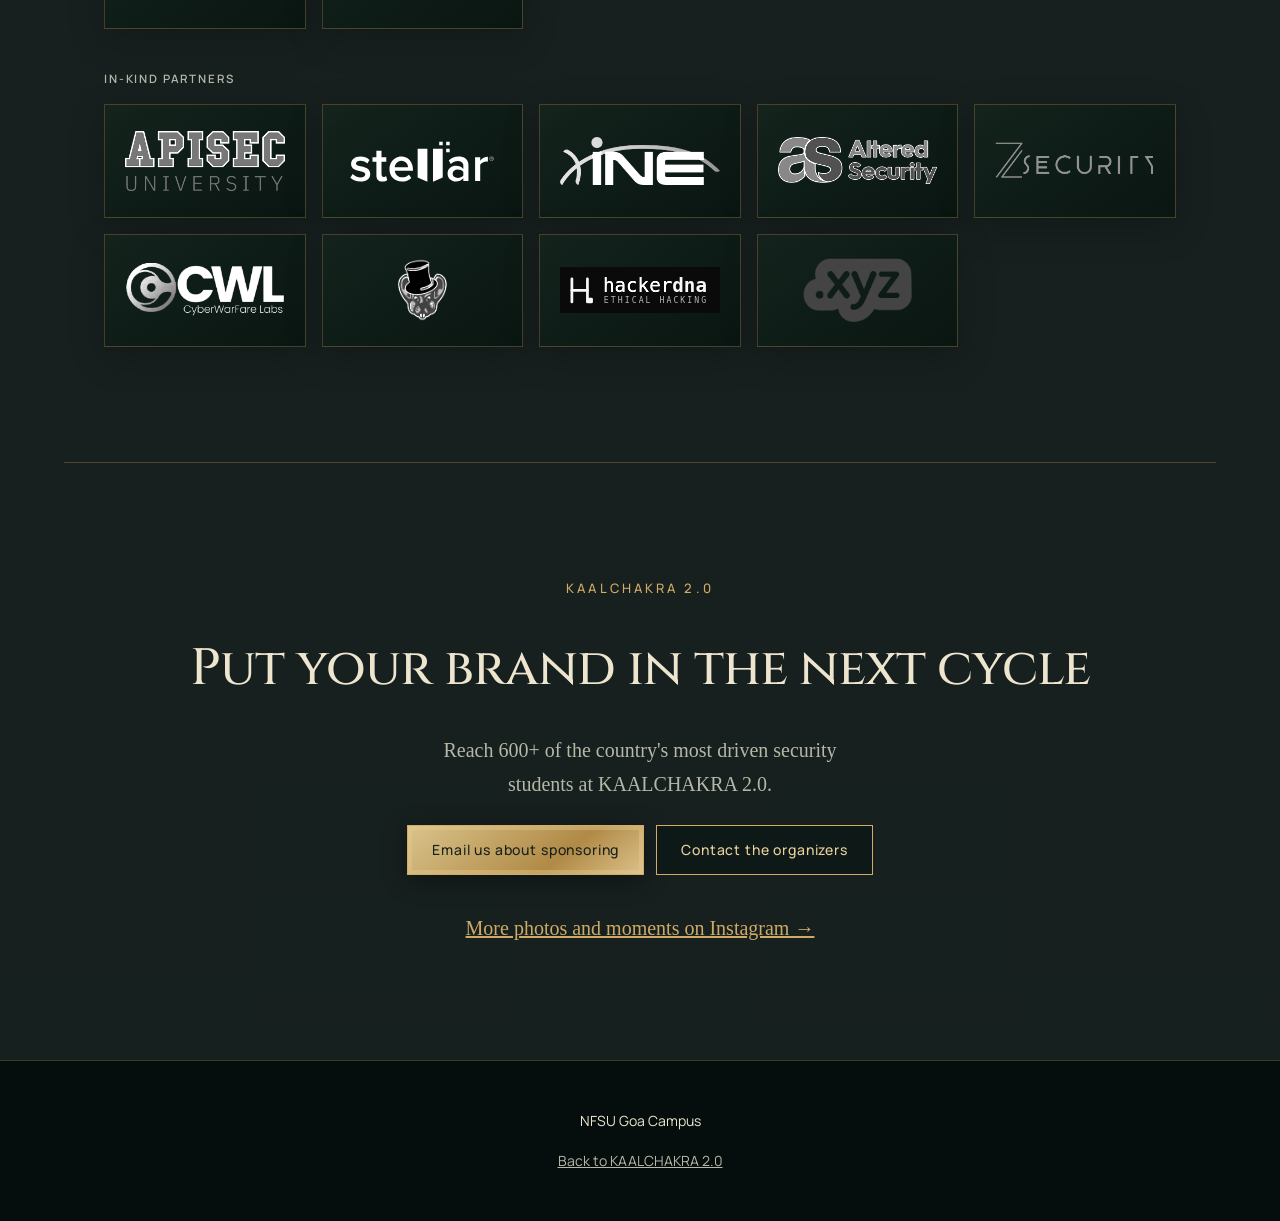
==== commit eb266420: "Optimize assets and update site" ====
--- a/1.0/index.html
+++ b/1.0/index.html
@@ -25,7 +25,7 @@
   <header class="site-header">
     <img class="nav-lantern nav-lantern-left" src="../images/2.0/lantern_ok.png" alt="">
     <a class="brand" href="../index.html" aria-label="KAALCHAKRA home"><span>KAALCHAKRA<small>CAPTURE THE FLAG · 2.0</small></span></a>
-    <nav id="navigation" aria-label="Main navigation"><a href="../index.html#about">About</a><a href="../index.html#journey">Stages</a><a href="../index.html#challenges">Domains</a><a href="../index.html#bounty">Prizes</a><details class="edition-menu"><summary>Editions <span aria-hidden="true">⌄</span></summary><div><a href="index.html" aria-current="page">1.0 <span>(Mar – 2026)</span><small>View the first edition</small></a></div></details><a href="../index.html#rules">Rules</a><a href="../index.html#faq">FAQ</a><a href="../index.html#crew">Contact</a></nav>
+    <nav id="navigation" aria-label="Main navigation"><a href="../index.html#about">About</a><a href="../index.html#journey">Stages</a><a href="../index.html#challenges">Domains</a><a href="../index.html#sponsors">Sponsors</a><a href="../index.html#bounty">Prizes</a><details class="edition-menu"><summary>Editions <span aria-hidden="true">⌄</span></summary><div><a href="index.html" aria-current="page">1.0 <span>(Mar – 2026)</span><small>View the first edition</small></a></div></details><a href="../index.html#rules">Rules</a><a href="../index.html#faq">FAQ</a><a href="../index.html#crew">Contact</a></nav>
     <img class="nav-institute" src="../images/emblem.png" alt="NFSU Goa" width="48" height="58">
     <button class="menu-toggle" type="button" aria-expanded="false" aria-controls="navigation" aria-label="Toggle navigation"><span></span><span></span></button>
     <img class="nav-lantern nav-lantern-right" src="../images/2.0/lantern_ok.png" alt="">
--- a/1.0/css/style.css
+++ b/1.0/css/style.css
@@ -338,7 +338,7 @@
   --mono: "Manrope", sans-serif;
   --radius: 0px;
 }
-body { background: linear-gradient(#07110fee, #081310f5), url('../../images/2.0/cinematic/pirate-harbor.webp') center / cover fixed; }
+body { background: linear-gradient(180deg, #0a1614c7, #081310e4 55%, #060f0dee), url('../../images/2.0/cinematic/pirate-harbor.webp') center / cover fixed; }
 .nav { min-height: 76px; padding-inline: clamp(1rem, 4vw, 3rem); background: #07110ff2; border-bottom: 1px solid #c9a15966; }
 .brand .hi { color: #ead29e; font-family: Georgia, serif; }
 .brand b, .eyebrow, .caps { color: #d0ac67; }
--- a/theme.css
+++ b/theme.css
@@ -6,3 +6,26 @@
 
 html[data-theme="dark"] img.stellar-logo { filter: brightness(0) invert(1); }
 html[data-theme="dark"] a:is(:hover, :focus-visible) img.stellar-logo { filter: none; }
+
+/* Shared sponsor tiers and footer readability in both themes. */
+.sponsorship-heading { max-width: 720px; margin-bottom: 52px; }
+.sponsorship-heading h2 { margin-bottom: 18px; }
+.sponsorship-heading > p:last-child { font-size: 21px; }
+.sponsorship-tiers { display: grid; gap: 34px; }
+.sponsorship-tier-heading { display: flex; align-items: baseline; flex-wrap: wrap; gap: 8px 20px; margin-bottom: 14px; }
+.sponsorship-tier-heading h3 { color: #f0d59c; font: 600 14px/1.5 'Manrope', sans-serif; text-transform: uppercase; letter-spacing: .15em; }
+.sponsorship-tier-heading p { color: #c7c2ac; font: 14px/1.5 'Manrope', sans-serif; }
+.sponsorship-slots { display: grid; grid-template-columns: repeat(5, minmax(0, 1fr)); gap: 12px; }
+.sponsorship-slot { min-width: 0; min-height: 112px; padding: 18px; display: flex; flex-direction: column; justify-content: center; align-items: center; gap: 8px; text-align: center; color: #e9d2a0; border: 1px dashed #b68f4e99; background: #101d18aa; font: 500 14px/1.5 'Manrope', sans-serif; transition: background .2s, border-color .2s; }
+.sponsorship-slot:hover, .sponsorship-slot:focus-visible { border-color: #f0d59c; background: #c9a15920; }
+.sponsorship-slot small { color: #b5b8a6; font-size: 12px; }
+.sponsorship-contact, .sponsorship-archive { margin-top: 28px; font: 14px/1.6 'Manrope', sans-serif; }
+.sponsorship-contact a, .sponsorship-archive a { color: #f0d59c; text-decoration: underline; text-underline-offset: 4px; }
+html[data-theme="light"] .sponsorship-tier-heading h3, html[data-theme="light"] .sponsorship-contact a, html[data-theme="light"] .sponsorship-archive a { color: #0f354b; }
+html[data-theme="light"] .sponsorship-tier-heading p, html[data-theme="light"] .sponsorship-slot small { color: #5e4a36; }
+html[data-theme="light"] .sponsorship-slot { color: #36271c; border-color: #87592e99; background: #fff8e7cc; }
+html[data-theme="light"] .sponsorship-slot:hover, html[data-theme="light"] .sponsorship-slot:focus-visible { background: #eadbc0; border-color: #6e2c1b; }
+.footer-bottom, .footer-bottom button { font-size: 14px; line-height: 1.6; }
+.footer-bottom span { color: #e5dfca; }
+@media (max-width: 900px) { .sponsorship-slots { grid-template-columns: repeat(3, minmax(0, 1fr)); } }
+@media (max-width: 600px) { .sponsorship-heading { margin-bottom: 36px; } .sponsorship-slots { grid-template-columns: repeat(2, minmax(0, 1fr)); } .sponsorship-slot { min-height: 95px; padding: 12px; font-size: 13px; } .footer-bottom, .footer-bottom button { font-size: 13px; } }
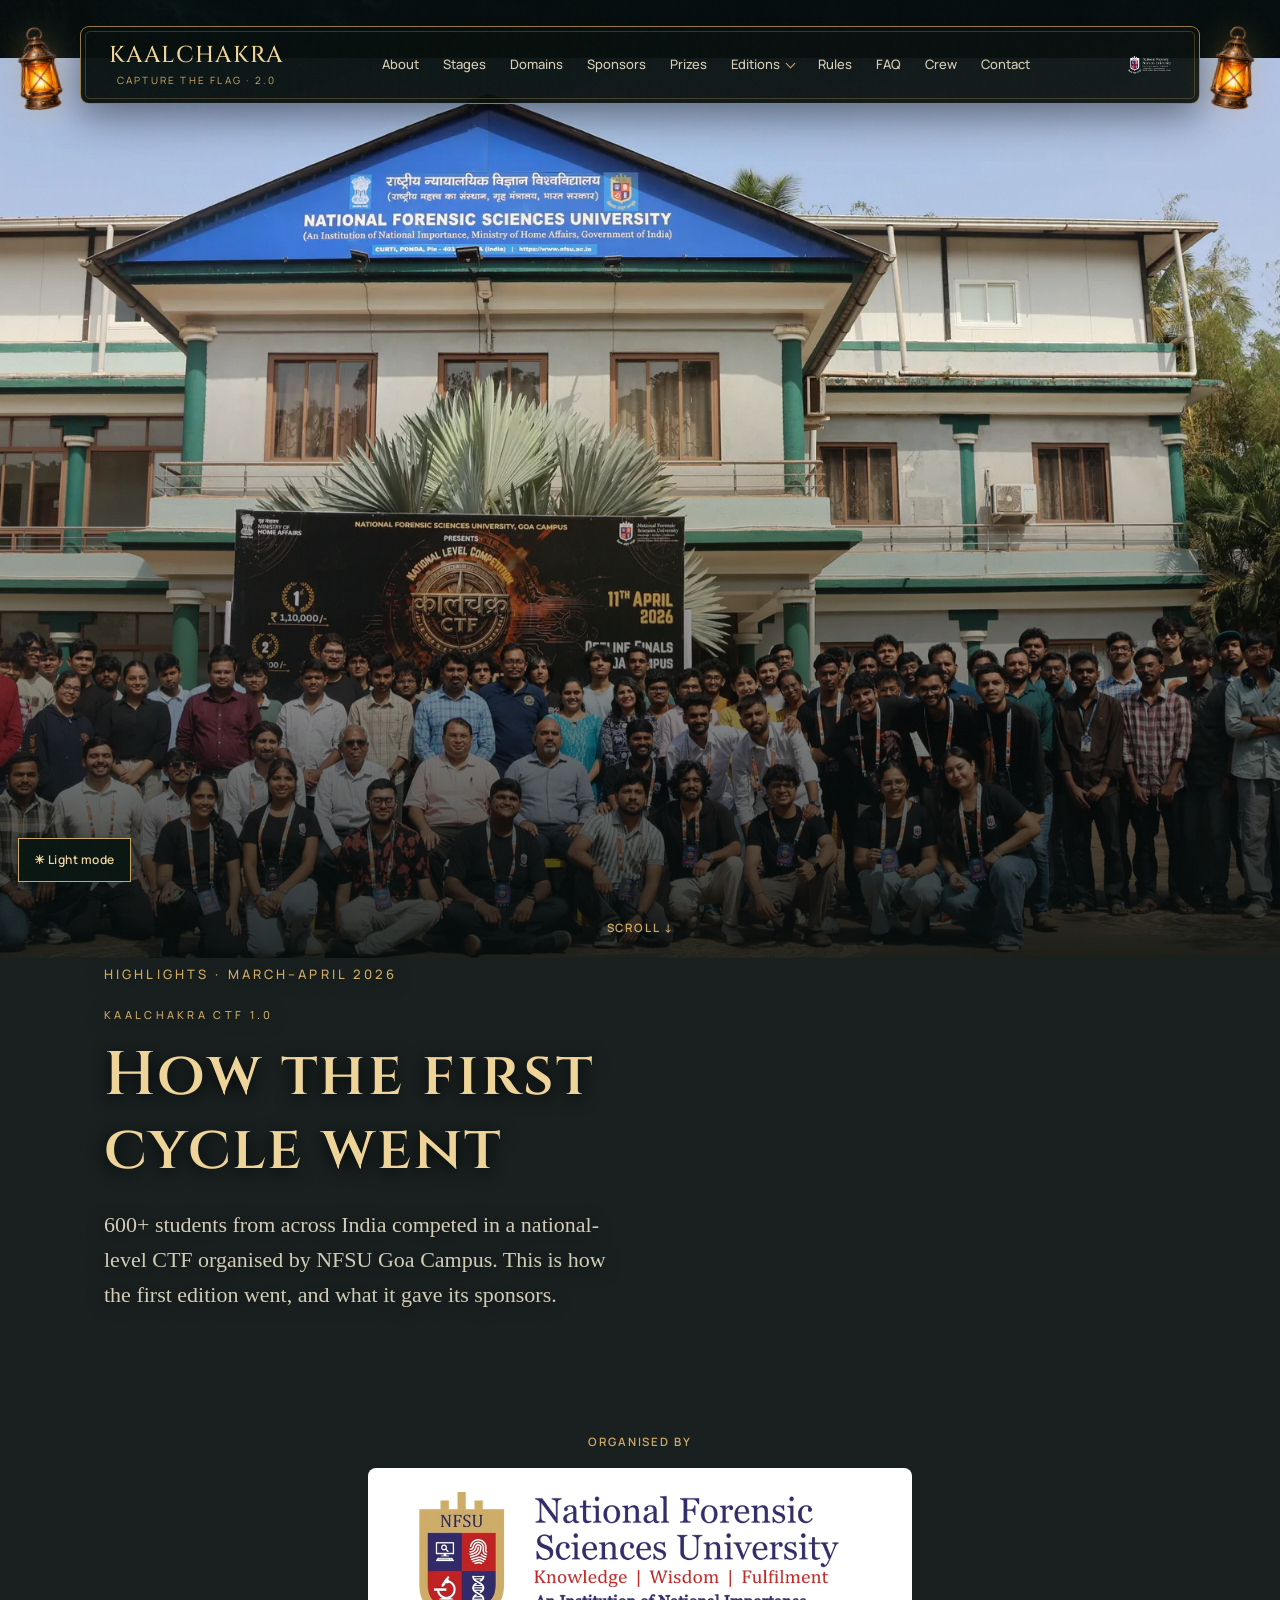
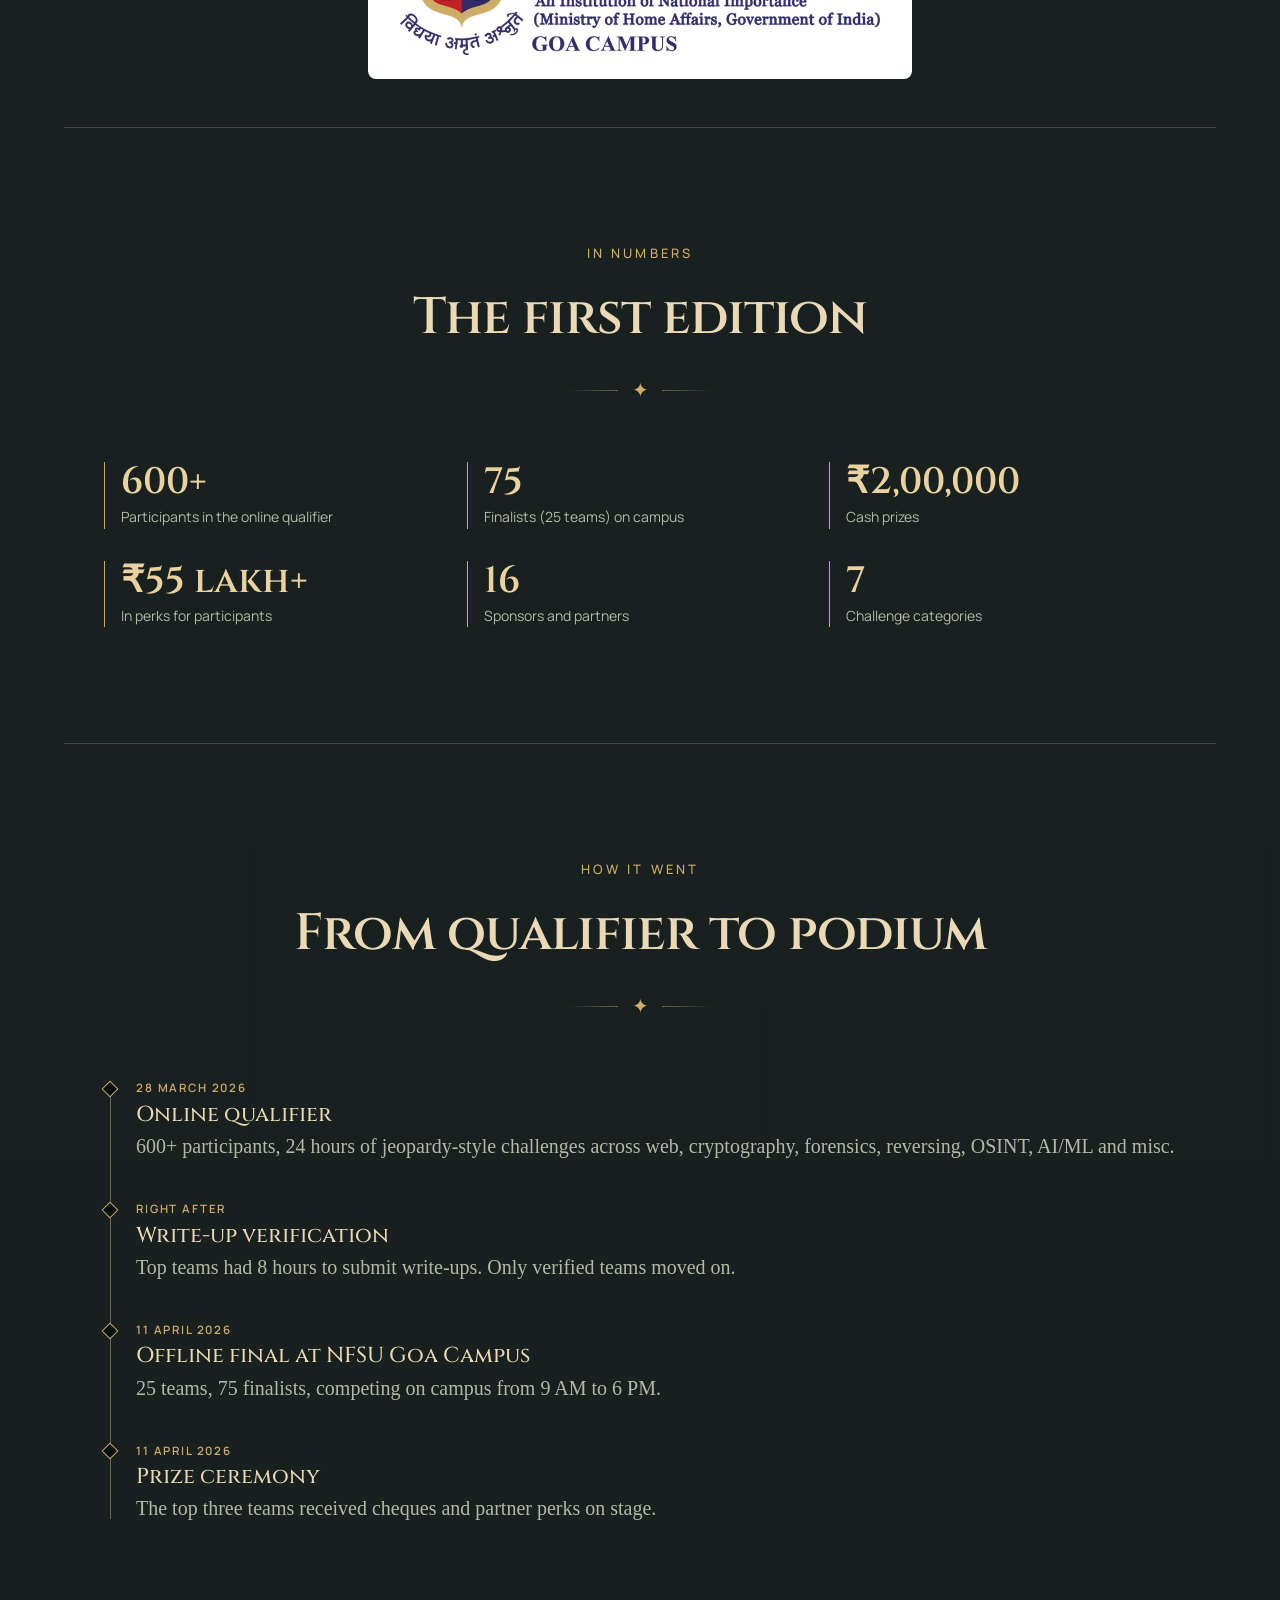
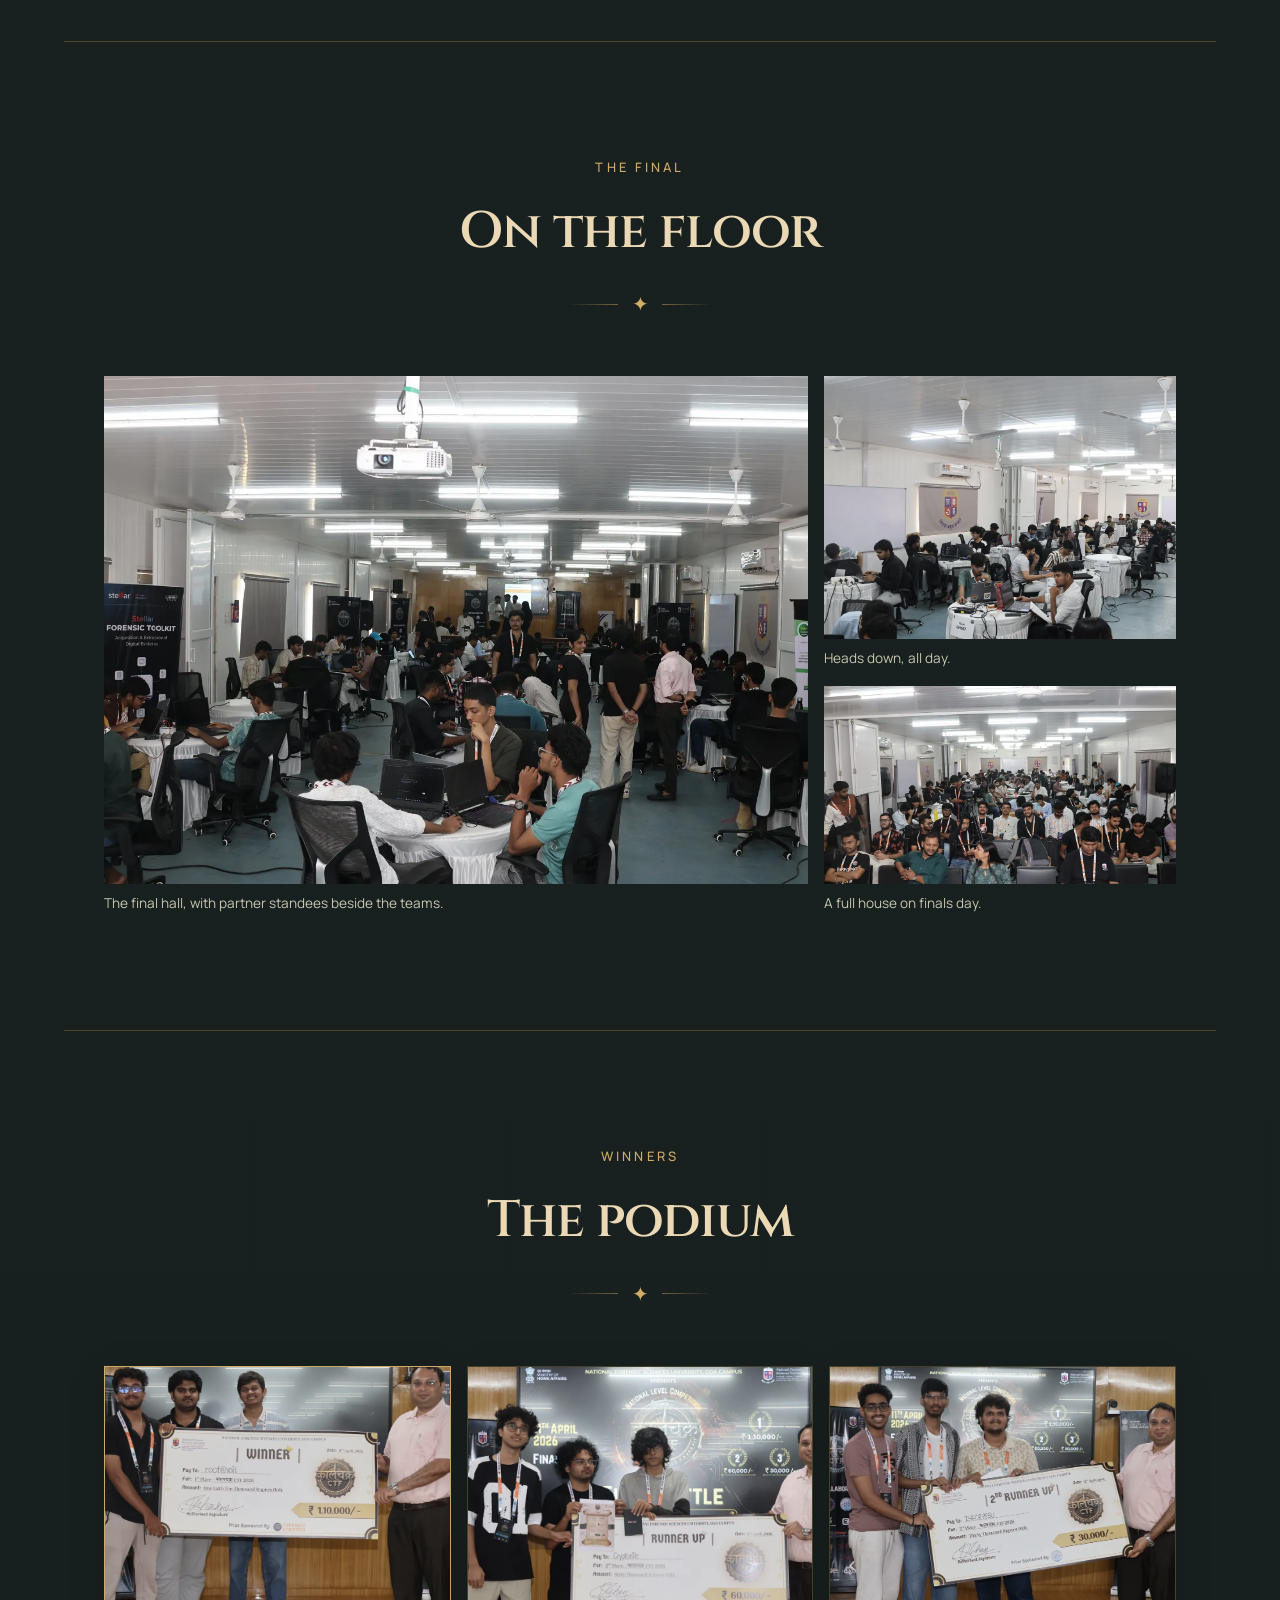
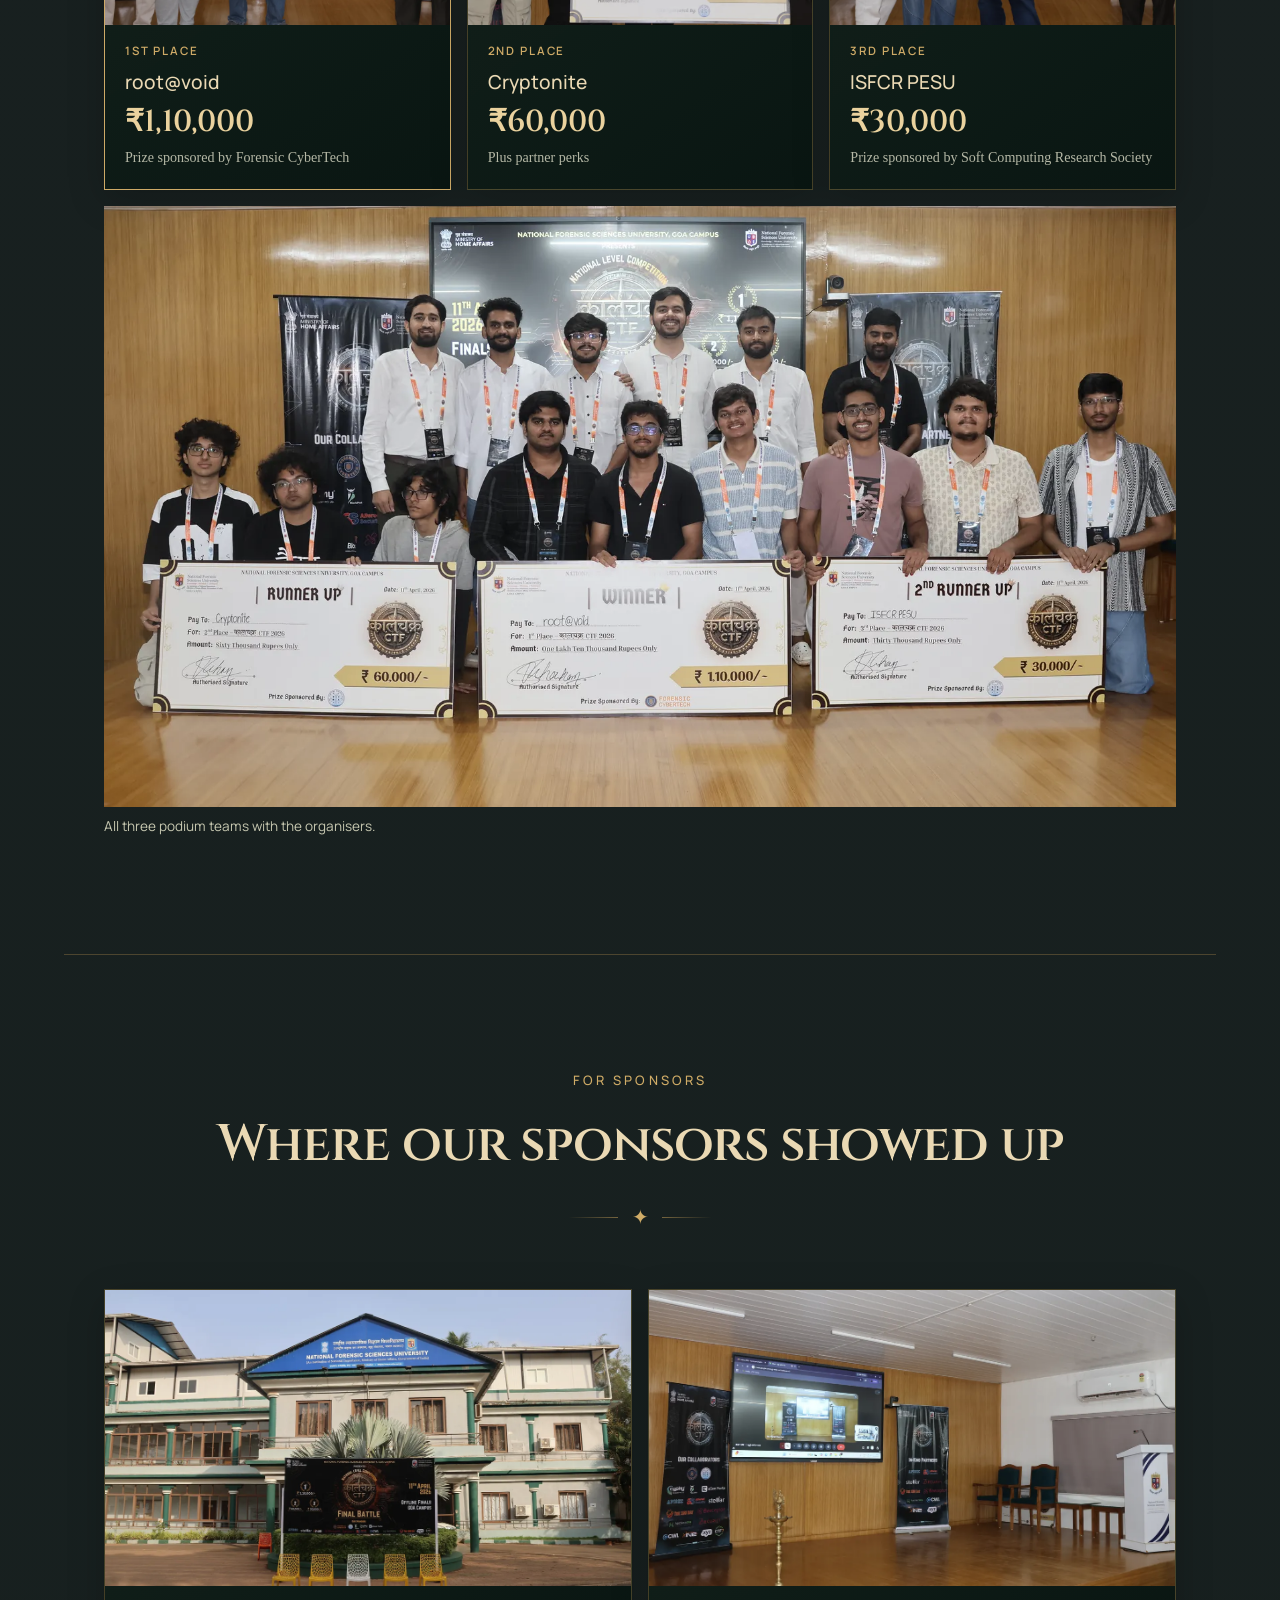
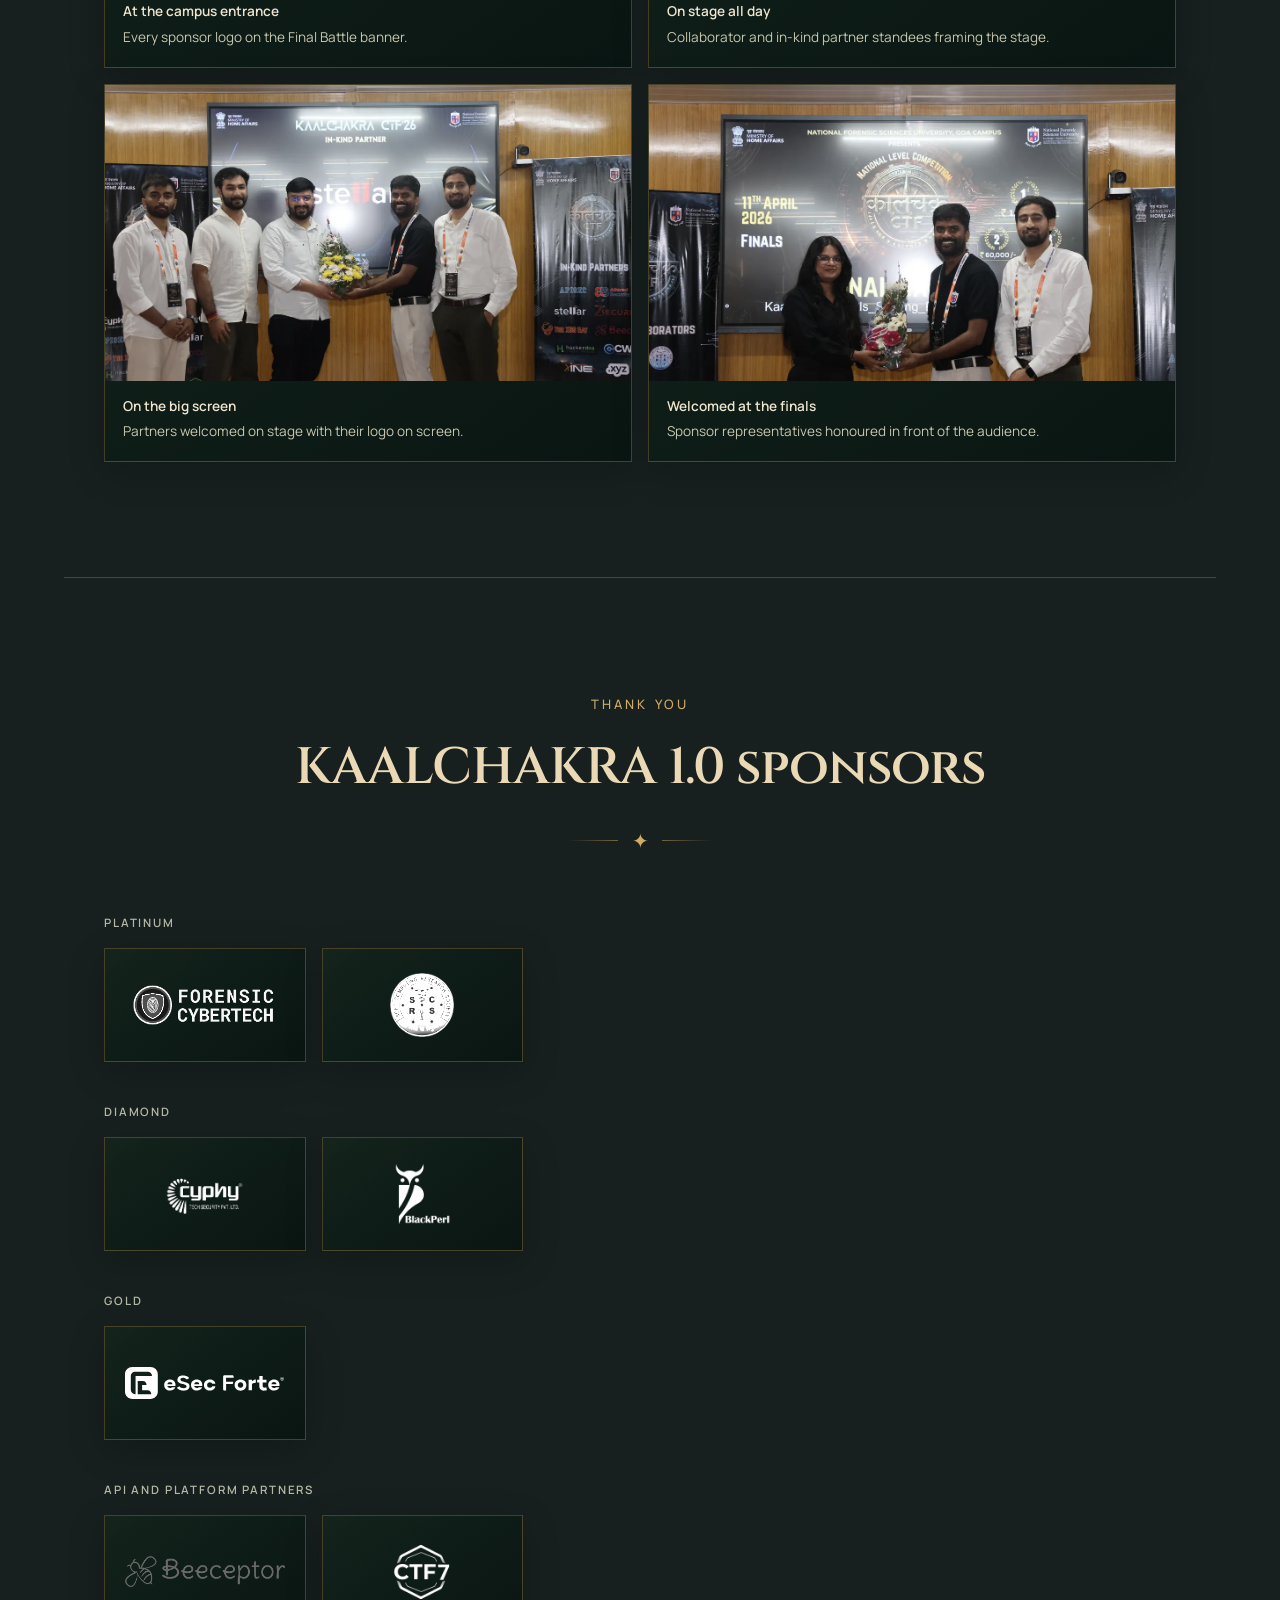
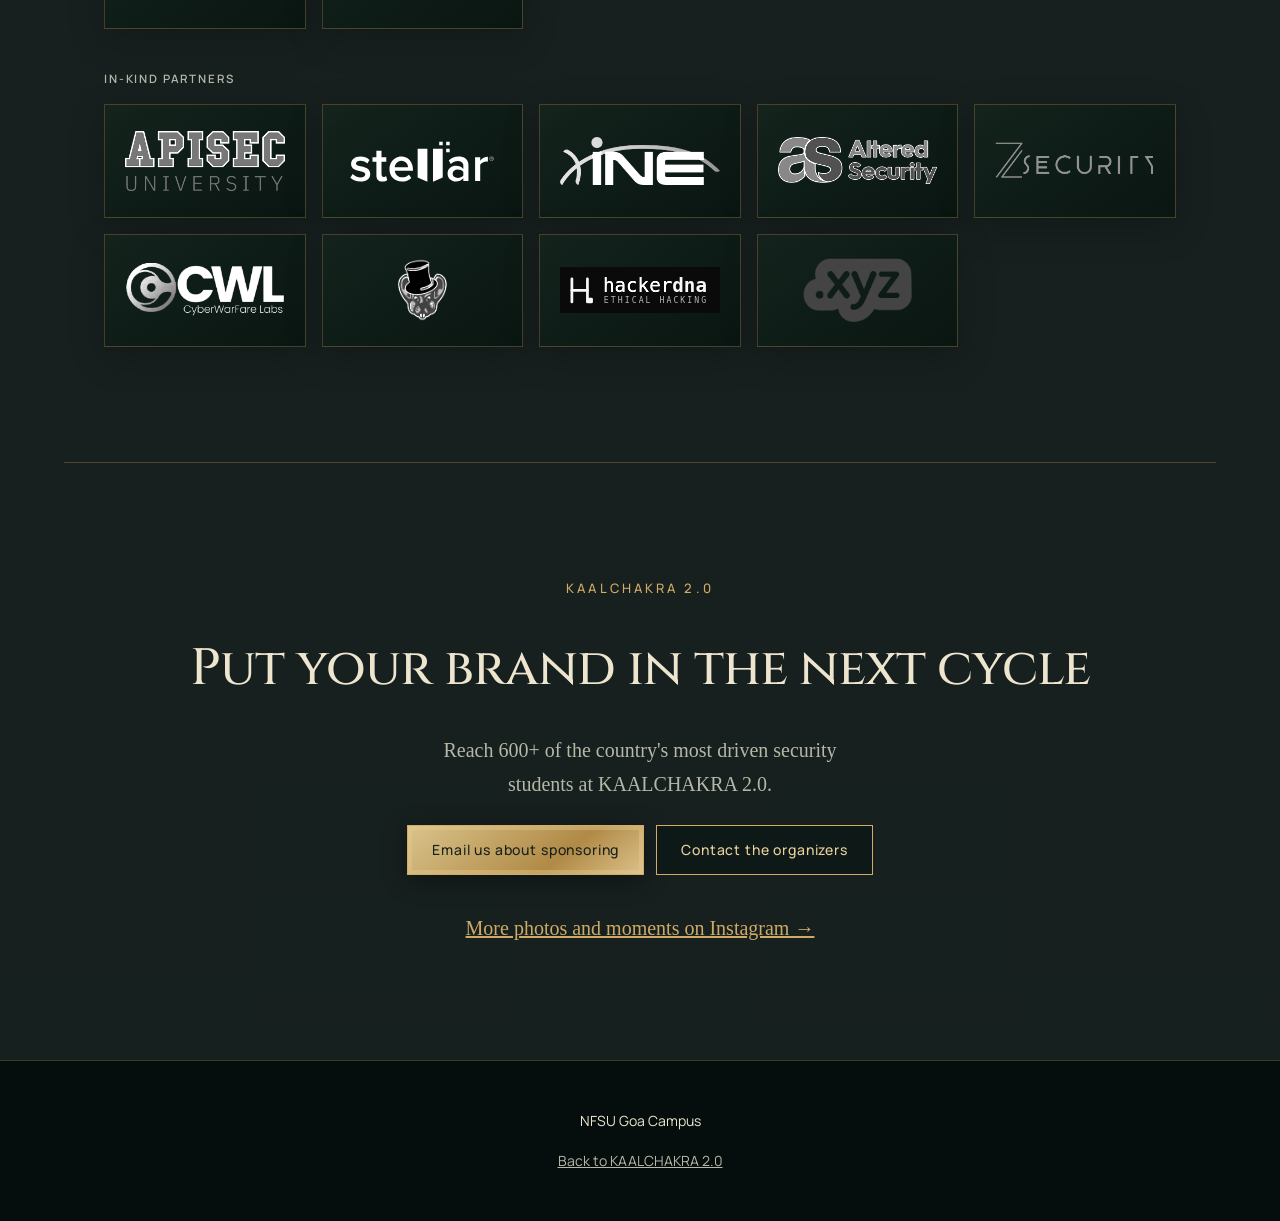
==== commit 1358b823: "Update registration, contact and clean page URLs" ====
--- a/1.0/index.html
+++ b/1.0/index.html
@@ -21,11 +21,10 @@
 <body>
   <a class="skip" href="#main">Skip to content</a>
 
-  <!-- To change the sponsor email on this page, search for "sponsors@" (2 places). -->
   <header class="site-header">
     <img class="nav-lantern nav-lantern-left" src="../images/2.0/lantern_ok.png" alt="">
-    <a class="brand" href="../index.html" aria-label="KAALCHAKRA home"><span>KAALCHAKRA<small>CAPTURE THE FLAG · 2.0</small></span></a>
-    <nav id="navigation" aria-label="Main navigation"><a href="../index.html#about">About</a><a href="../index.html#journey">Stages</a><a href="../index.html#challenges">Domains</a><a href="../index.html#sponsors">Sponsors</a><a href="../index.html#bounty">Prizes</a><details class="edition-menu"><summary>Editions <span aria-hidden="true">⌄</span></summary><div><a href="index.html" aria-current="page">1.0 <span>(Mar – 2026)</span><small>View the first edition</small></a></div></details><a href="../index.html#rules">Rules</a><a href="../index.html#faq">FAQ</a><a href="../index.html#crew">Contact</a></nav>
+    <a class="brand" href="../" aria-label="KAALCHAKRA home"><span>KAALCHAKRA<small>CAPTURE THE FLAG · 2.0</small></span></a>
+    <nav id="navigation" aria-label="Main navigation"><a href="../#about">About</a><a href="../#journey">Stages</a><a href="../#challenges">Domains</a><a href="../#sponsors">Sponsors</a><a href="../#bounty">Prizes</a><details class="edition-menu"><summary>Editions <span aria-hidden="true">⌄</span></summary><div><a href="./">1.0 <span>(Mar – 2026)</span><small>View the first edition</small></a></div></details><a href="../#rules">Rules</a><a href="../#faq">FAQ</a><a href="../crew/">Crew</a><a href="../#crew">Contact</a></nav>
     <img class="nav-institute" src="../images/emblem.png" alt="NFSU Goa" width="48" height="58">
     <button class="menu-toggle" type="button" aria-expanded="false" aria-controls="navigation" aria-label="Toggle navigation"><span></span><span></span></button>
     <img class="nav-lantern nav-lantern-right" src="../images/2.0/lantern_ok.png" alt="">
@@ -147,8 +146,8 @@
       <h2>Put your brand in the next cycle</h2>
       <p class="summary">Reach 600+ of the country's most driven security students at KAALCHAKRA 2.0.</p>
       <div class="cta-row">
-        <a class="btn" href="mailto:sponsors@kaalchakractf.com?subject=Sponsoring%20KAALCHAKRA%202.0">Email us about sponsoring</a>
-        <a class="btn btn-ghost" href="../index.html#crew">Contact the organizers</a>
+        <a class="btn" href="mailto:support@kaalchakractf.com?subject=Sponsoring%20KAALCHAKRA%202.0">Email us about sponsoring</a>
+        <a class="btn btn-ghost" href="../#crew">Contact the organizers</a>
       </div>
       <p class="note"><a href="https://www.instagram.com/kaalchakra_ctf/" target="_blank" rel="noopener">More photos and moments on Instagram →</a></p>
     </section>
@@ -156,7 +155,7 @@
 
   <footer class="footer">
     <p class="label">NFSU Goa Campus</p>
-    <p class="label dim"><a href="../index.html">Back to KAALCHAKRA 2.0</a></p>
+    <p class="label dim"><a href="../">Back to KAALCHAKRA 2.0</a></p>
   </footer>
 </body>
 </html>
--- a/theme.css
+++ b/theme.css
@@ -29,3 +29,43 @@
 .footer-bottom span { color: #e5dfca; }
 @media (max-width: 900px) { .sponsorship-slots { grid-template-columns: repeat(3, minmax(0, 1fr)); } }
 @media (max-width: 600px) { .sponsorship-heading { margin-bottom: 36px; } .sponsorship-slots { grid-template-columns: repeat(2, minmax(0, 1fr)); } .sponsorship-slot { min-height: 95px; padding: 12px; font-size: 13px; } .footer-bottom, .footer-bottom button { font-size: 13px; } }
+
+/* Registration and contact */
+#registration-dialog { width:min(620px,calc(100% - 32px)); max-height:calc(100dvh - 32px); overflow:auto; padding:0; border:1px solid #ceaa67; color:#eee5cf; background:linear-gradient(145deg,#14241f,#08120f); box-shadow:0 25px 80px #000a; }
+#registration-dialog::backdrop { background:#020807c9; }
+.registration-dialog-inner { position:relative; padding:clamp(26px,5vw,48px); animation:registration-enter .35s ease both; }
+.registration-dialog-inner h2 { margin-bottom:12px; }
+.registration-close { position:absolute; top:12px; right:16px; border:0; background:none; color:inherit; font-size:32px; cursor:pointer; }
+.registration-options { display:grid; gap:10px; margin:24px 0; }
+.registration-options button { display:flex; justify-content:space-between; align-items:center; gap:12px; padding:16px; border:1px solid #b68f4e77; background:#102019; color:#eee5cf; text-align:left; font:600 14px/1.5 'Manrope',sans-serif; }
+.registration-options small { color:#d4bc87; font-size:11px; }
+.registration-contact { color:#f0d59c; font:14px 'Manrope',sans-serif; text-decoration:underline; }
+@keyframes registration-enter { from { opacity:0; transform:translateY(14px) scale(.98); } }
+.contact-section { background:linear-gradient(#06100ee8,#06100edb),url('images/2.0/cinematic/pirate-harbor.webp') center/cover; }
+.contact-grid { display:grid; grid-template-columns:1.2fr 1fr 1fr; gap:16px; }
+.contact-card { padding:26px; border:1px solid #b68f4e66; background:#07130fe8; }
+.contact-card h3 { font-size:20px; margin-bottom:20px; color:#f0d59c; }
+.contact-people { display:grid; gap:18px; }
+.contact-people div { display:grid; gap:5px; }
+.contact-card strong,.contact-card a { overflow-wrap:anywhere; font:14px/1.6 'Manrope',sans-serif; }
+.contact-card a { color:#d8c18a; }
+.contact-support { display:flex; flex-direction:column; align-items:flex-start; gap:16px; }
+.contact-support h3 { margin:0; }
+.contact-links { display:flex; flex-wrap:wrap; justify-content:center; gap:20px; margin-top:30px; font:14px/1.5 'Manrope',sans-serif; color:#e0c993; }
+.footer-main .footer-organizers { display:block; text-align:center; line-height:1.7; }
+.sponsor-form-button { margin-top:22px; }
+.sponsor-form-button:disabled { cursor:not-allowed; opacity:.75; }
+html[data-theme="light"] .contact-section { background:linear-gradient(#f4ead5e8,#f4ead5e8),url('images/2.0/cinematic/parchment-voyage.webp') center/cover; }
+html[data-theme="light"] .contact-card { background:#fff8e7ed; border-color:#87592e77; }
+html[data-theme="light"] .contact-card h3,html[data-theme="light"] .contact-card strong,html[data-theme="light"] .contact-links { color:#0f354b; }
+html[data-theme="light"] .contact-card a { color:#6e2c1b; }
+html[data-theme="light"] #registration-dialog { background:linear-gradient(145deg,#fff8e7,#eadbc0); color:#36271c; }
+html[data-theme="light"] .registration-options button { background:#fff8e7; color:#36271c; border-color:#87592e77; }
+html[data-theme="light"] .registration-options small,html[data-theme="light"] .registration-contact { color:#6e2c1b; }
+@media(max-width:900px) { .contact-grid { grid-template-columns:1fr 1fr; } .contact-support { grid-column:1/-1; } }
+@media(max-width:600px) { .contact-grid { grid-template-columns:1fr; } .contact-support { grid-column:auto; } .registration-options button { flex-direction:column; align-items:flex-start; } .footer-main .footer-organizers { font-size:11px; } }
+@media(prefers-reduced-motion:reduce) { .registration-dialog-inner { animation:none; } }
+
+/* Keep the Editions chevron next to and vertically centered with its label. */
+.site-header .edition-menu summary { align-items: center; justify-content: flex-start; gap: 7px; }
+.site-header .edition-menu summary > span { display: inline-block; flex: 0 0 auto; width: 7px; height: 7px; margin: -3px 0 0; border-right: 1px solid currentColor; border-bottom: 1px solid currentColor; transform: rotate(45deg); font-size: 0; line-height: 0; }
